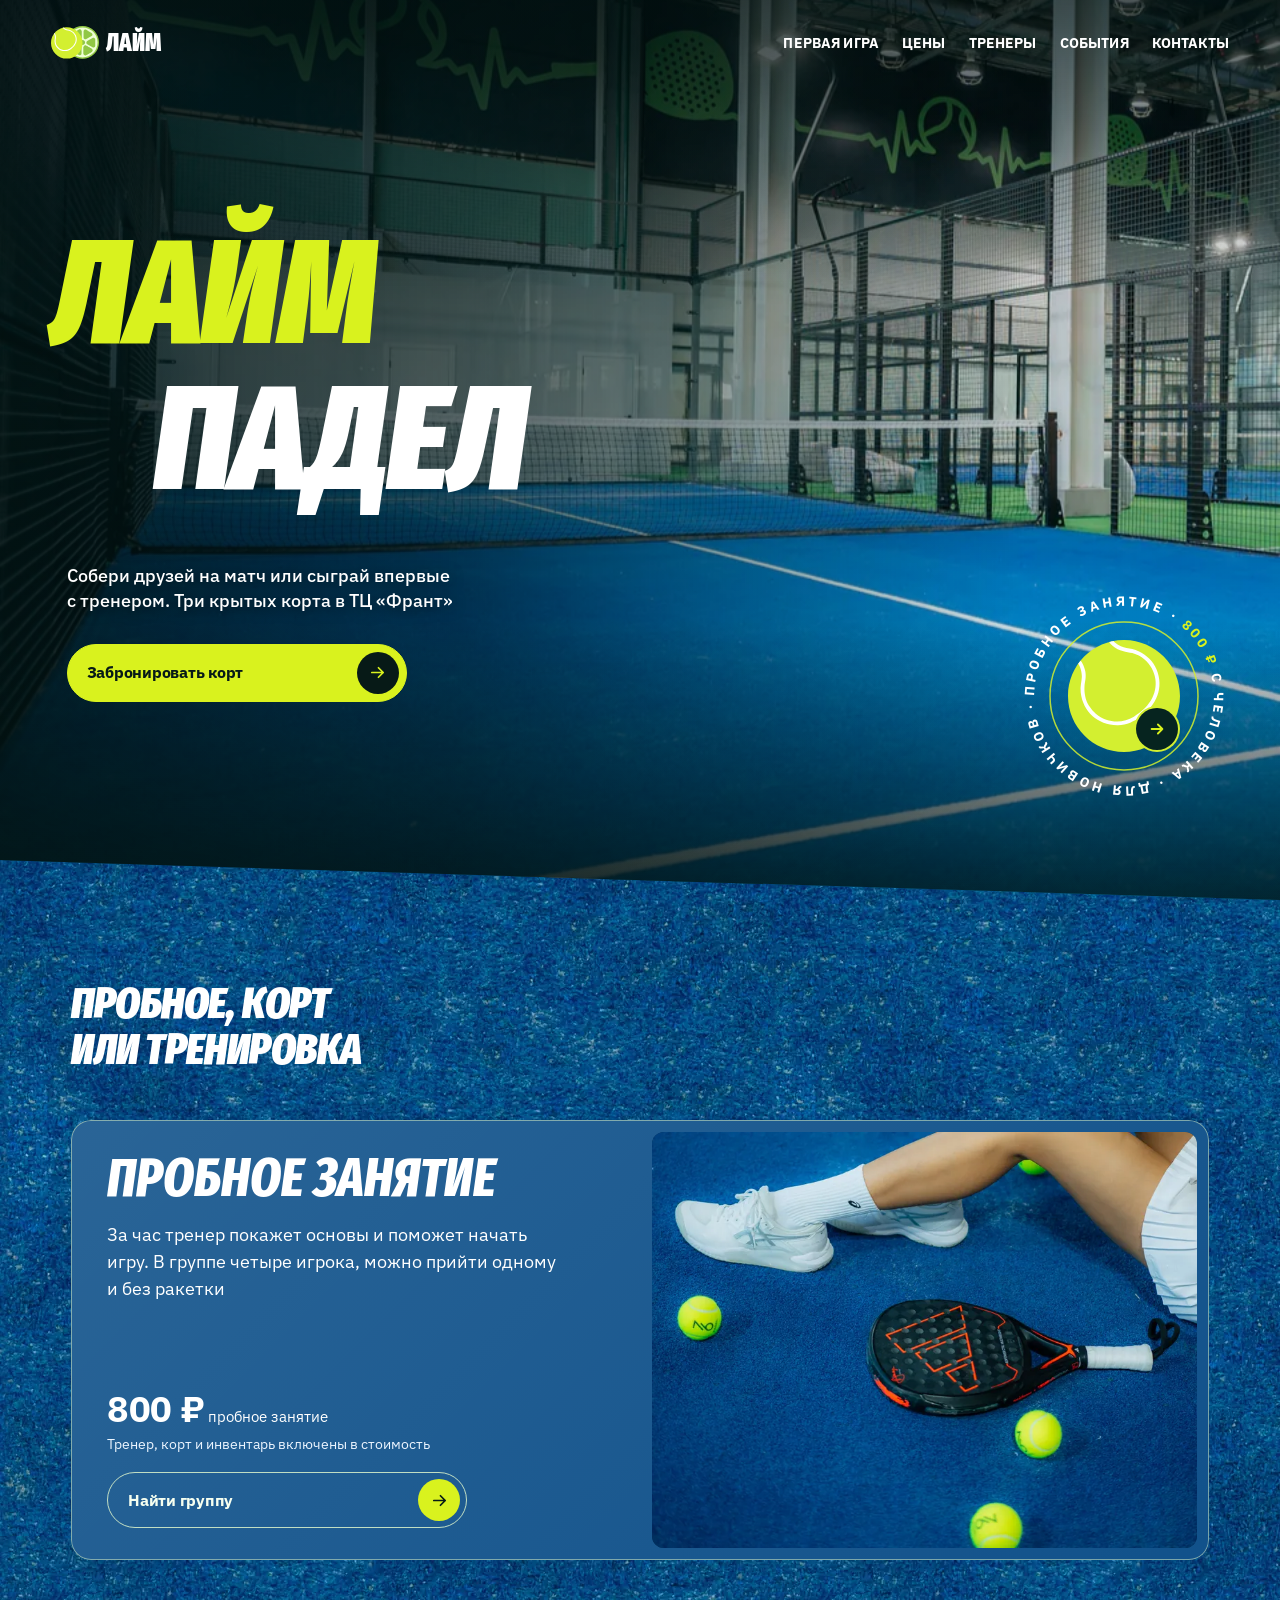
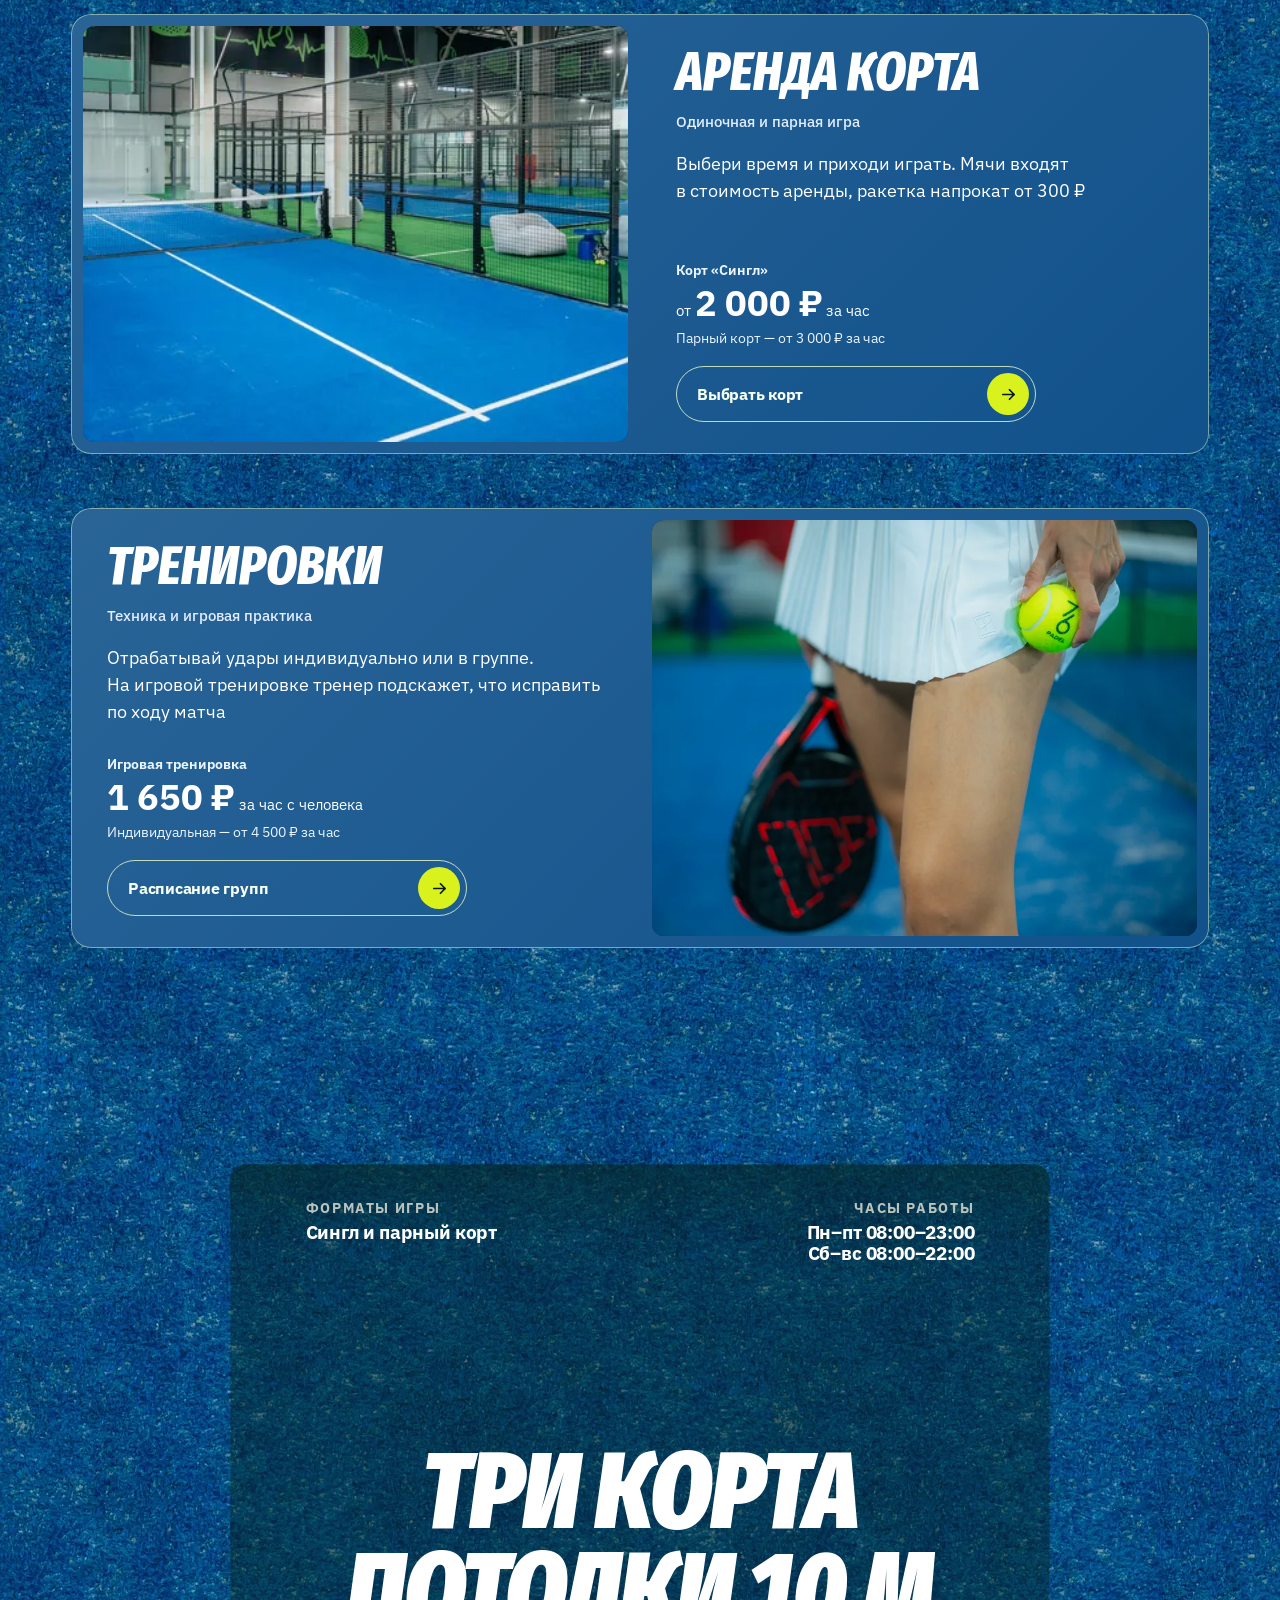
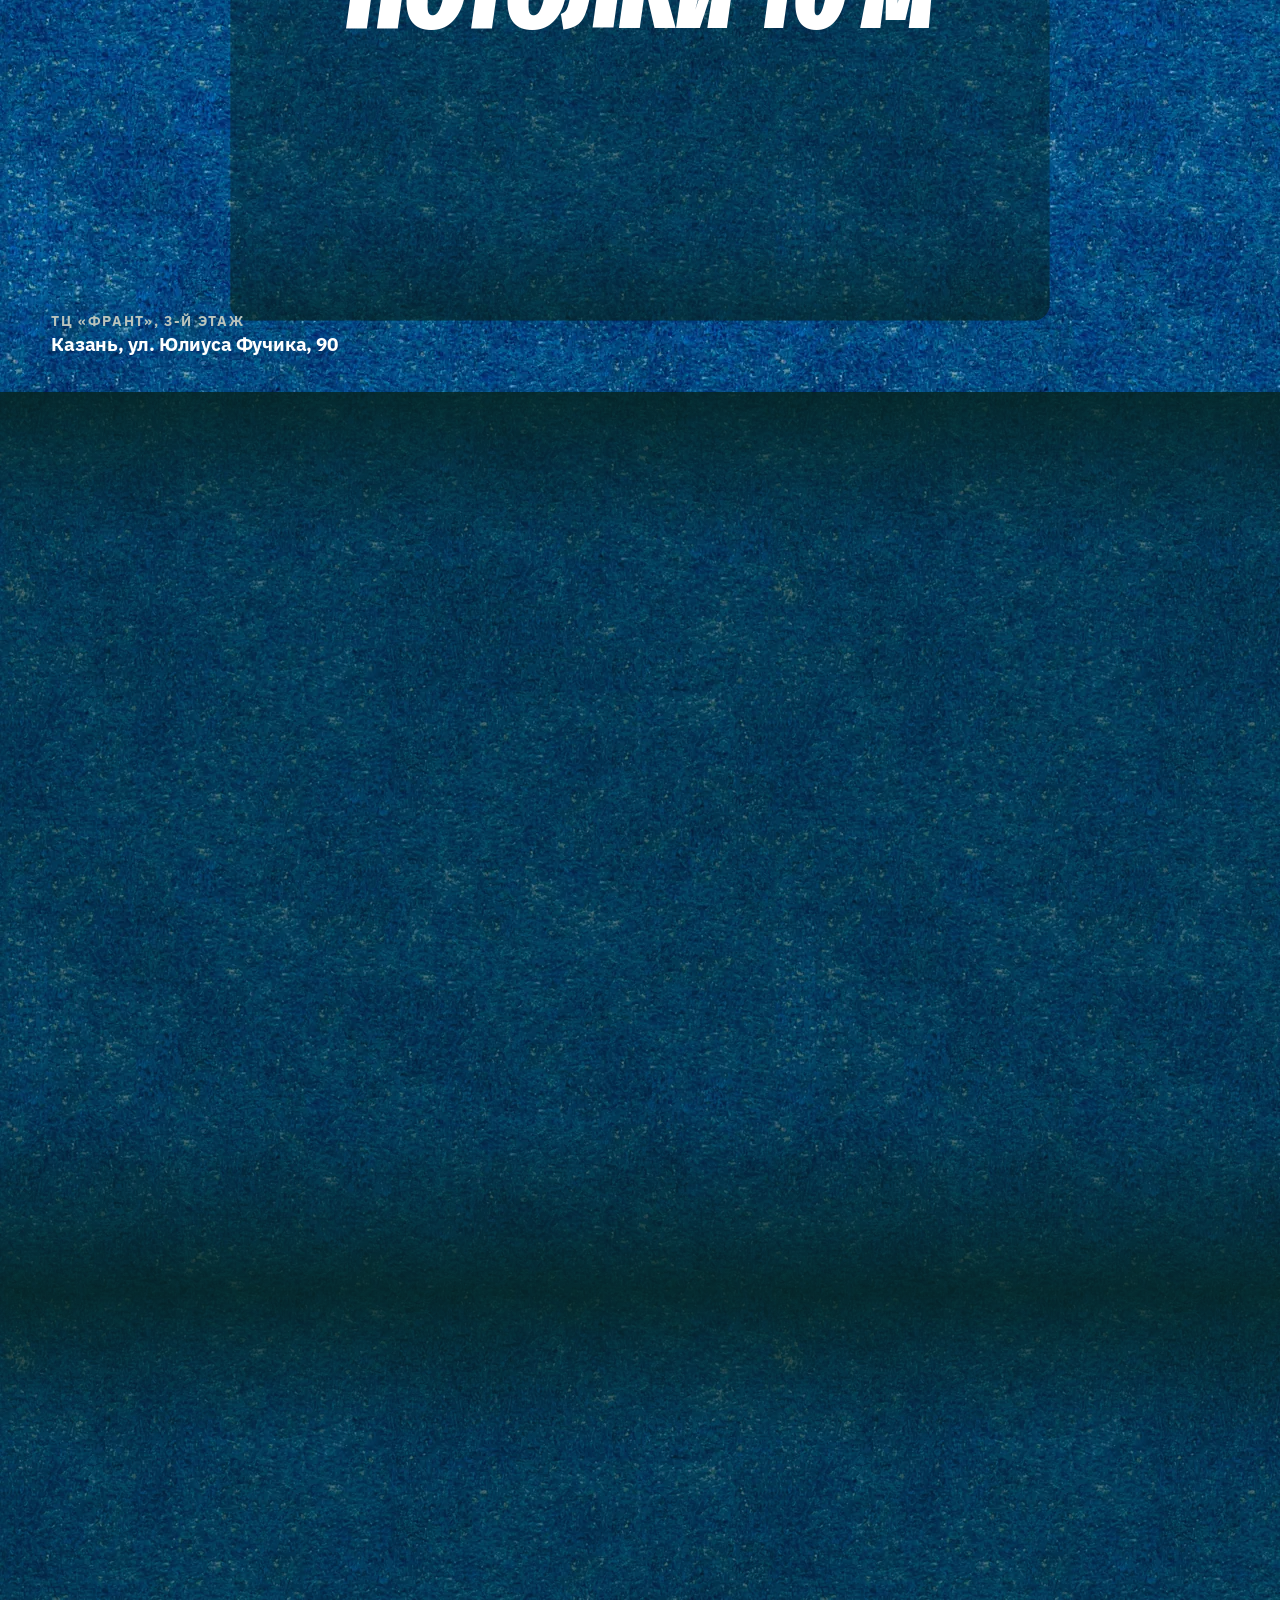
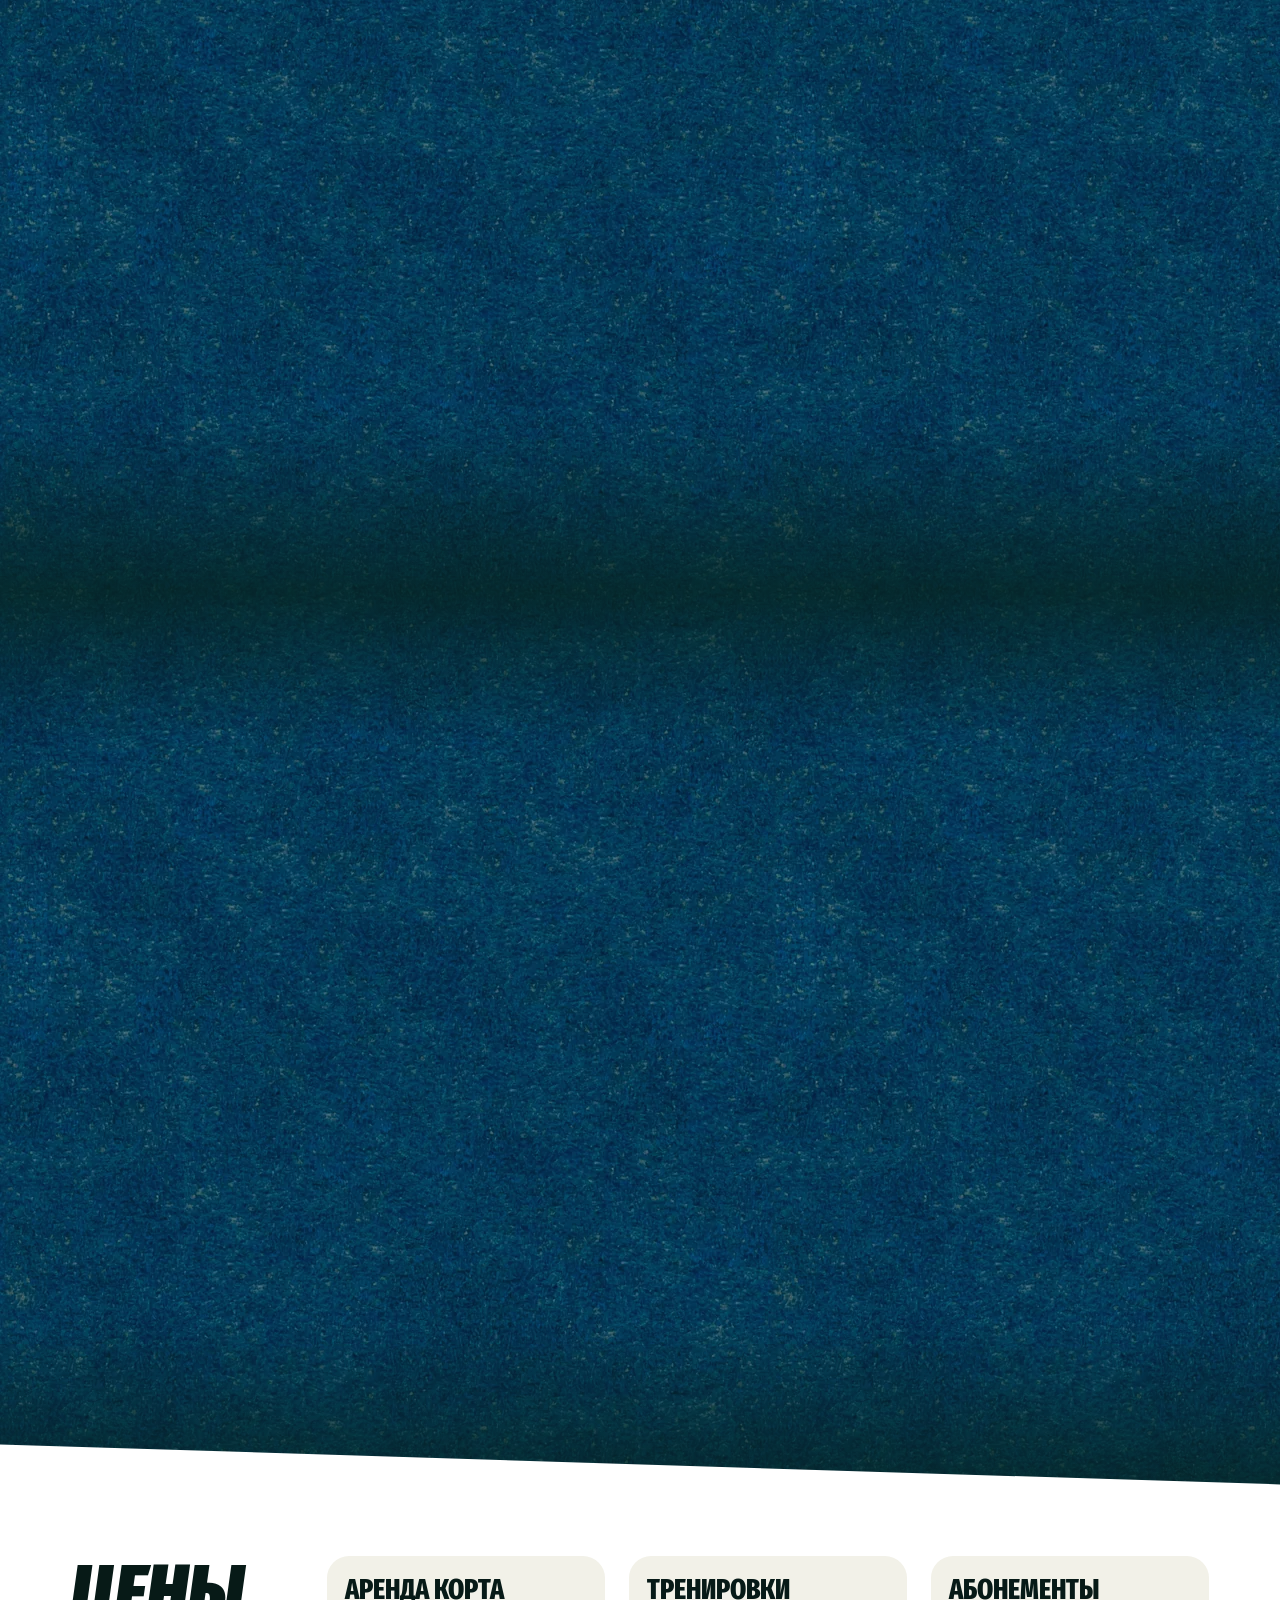
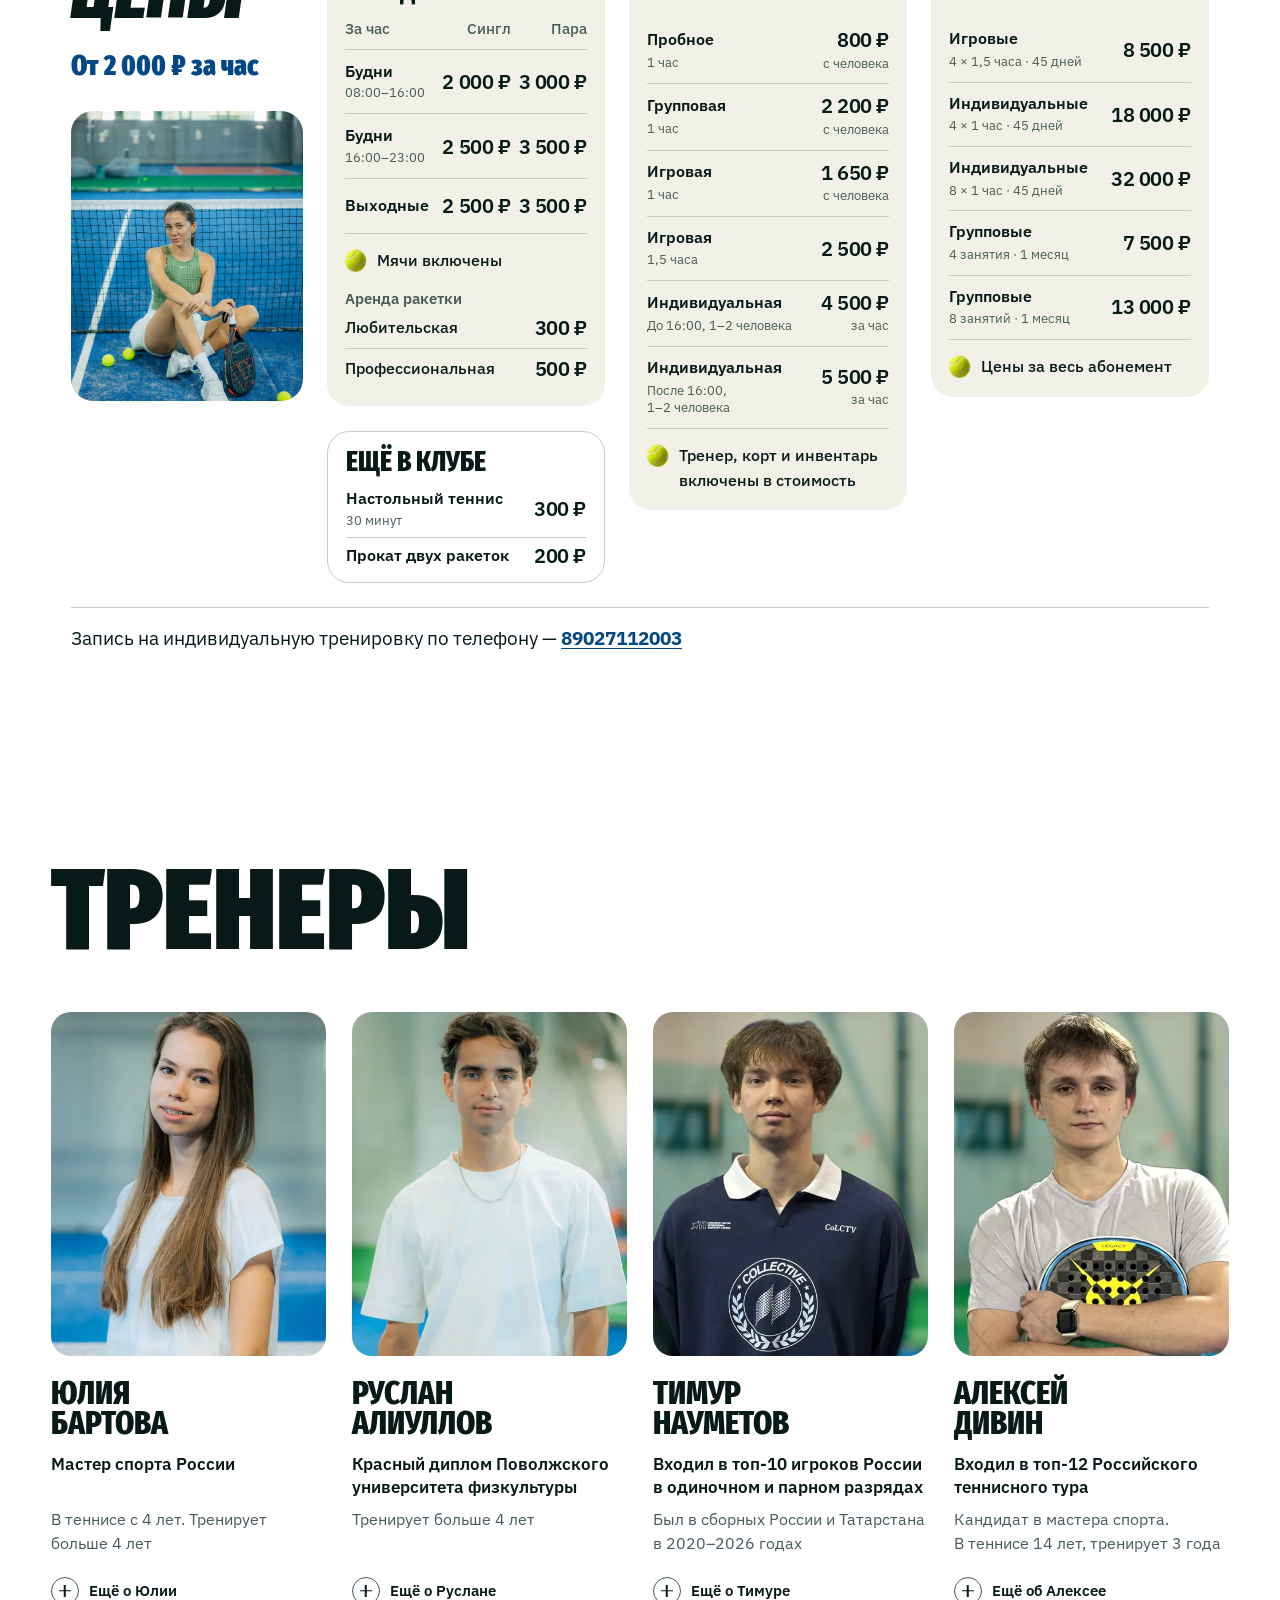
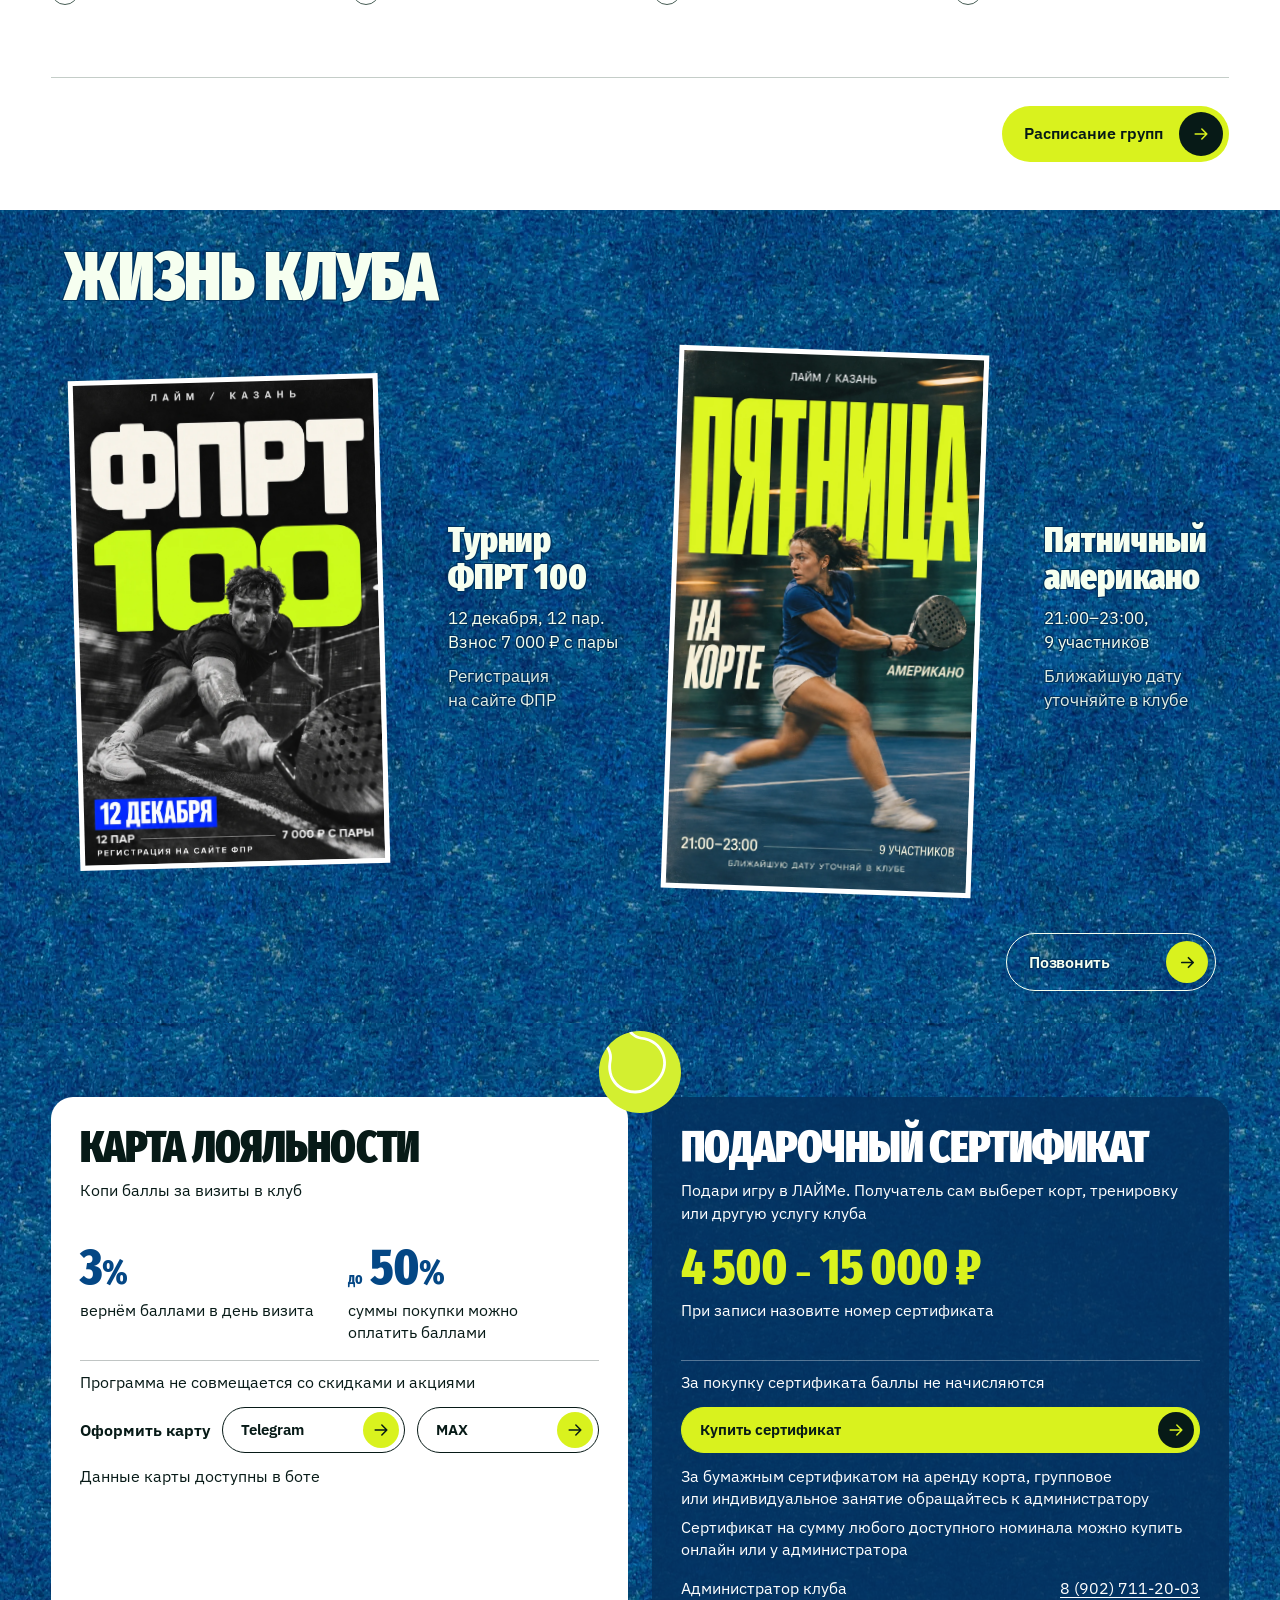
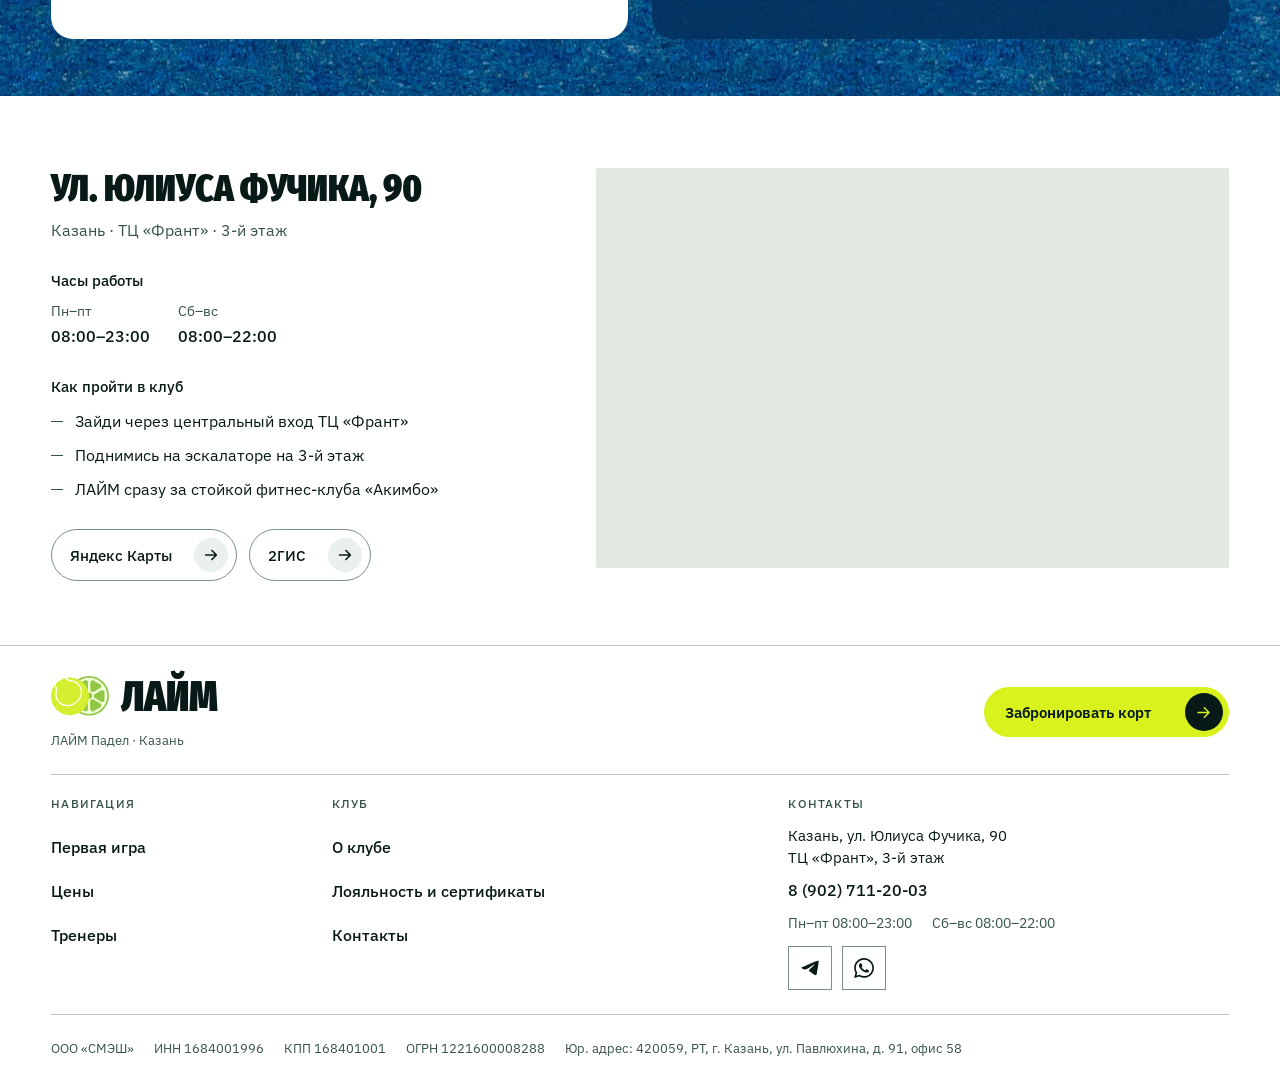
==== prototype/index.html @ 3a2a10bb "Обновление сайта" ====
<!doctype html>
<html lang="ru">
<head>
  <meta charset="utf-8">
  <meta name="viewport" content="width=device-width, initial-scale=1">
  <title>ЛАЙМ Падел — падел-клуб в Казани</title>
  <meta name="description" content="Три корта в ТЦ «Франт» в Казани. Аренда, тренировки и первое занятие в группе за 800 ₽ с человека">
  <link rel="stylesheet" href="styles.css">
  <link rel="stylesheet" href="typography.css">
  <link rel="stylesheet" href="hero-actions.css">
  <link rel="stylesheet" href="hero-trial.css">
  <link rel="stylesheet" href="paths.css">
  <link rel="stylesheet" href="transitions.css">
  <link rel="stylesheet" href="club.css">
  <link rel="stylesheet" href="site-navigation.css">
  <link rel="stylesheet" href="preview.css">
  <link rel="stylesheet" href="prices.css">
  <link rel="stylesheet" href="coaches.css">
  <link rel="stylesheet" href="club-life.css">
  <link rel="stylesheet" href="page-flow.css">
  <link rel="stylesheet" href="loyalty-gift.css">
  <link rel="stylesheet" href="paths-stack.css">
  <link rel="stylesheet" href="contacts.css">
  <link rel="stylesheet" href="footer.css">
  <script src="paths-stack.js" defer></script>
  <script src="site-navigation.js" defer></script>
  <script src="club-scene.js" defer></script>
  <script src="club-entry.js" defer></script>
  <script src="coaches.js" defer></script>
  <script src="club-life.js" defer></script>
  <script src="loyalty-gift.js" defer></script>
  <script src="contacts.js" defer></script>
  <link rel="stylesheet" href="buttons-motion.css">
  <script src="buttons-motion.js" defer></script>
  <script src="smooth-scroll.js" defer></script>
</head>
<body class="home-page page-flow-selected" data-scroll-mode="strong">
  <a class="skip-link" href="#top">К&nbsp;содержимому</a>
  <header class="site-header">
    <a class="brand" href="#top" aria-label="ЛАЙМ Падел — наверх"><img src="../images/logo/lime-padel-logo-mark.svg" alt=""><span class="brand-word">ЛАЙМ</span></a>
    <nav aria-label="Основное меню"><a href="first-game.html">Первая игра</a><a href="prices.html">Цены</a><a href="coaches.html">Тренеры</a><a href="events.html">События</a><a href="contacts.html">Контакты</a></nav>
    <details class="mobile-menu">
      <summary data-button-motion>Меню <svg viewBox="0 0 20 20" width="18" height="18" fill="none" aria-hidden="true" focusable="false"><path d="M4 10h12M10 4v12" stroke="currentColor" stroke-width="1.8" stroke-linecap="round"/></svg></summary>
      <nav aria-label="Мобильное меню">
        <a href="first-game.html">Первая игра</a><a href="prices.html">Цены</a>
        <a href="coaches.html">Тренеры</a><a href="events.html">События</a>
        <a href="contacts.html">Контакты</a>
        <a class="mobile-menu__booking" href="https://n1437757.yclients.ru/company/1301052/record-type?o=">Записаться</a>
      </nav>
    </details>
  </header>
  <main id="top" tabindex="-1">
    <section class="hero" aria-labelledby="hero-title">
      <picture class="hero-photo">
        <source media="(max-width: 800px)" srcset="assets/hero-court-mobile.webp" type="image/webp">
        <img src="assets/hero-court-wide.webp" width="2400" height="1600" fetchpriority="high" alt="Синие корты падел-клуба ЛАЙМ">
      </picture>
      <div class="hero-shade"></div>
      <div class="hero-main">
        <div class="hero-copy">
          <h1 id="hero-title" class="hero-title-friends"><span class="hero-title-line hero-title-line--one hero-title-lime">ЛАЙМ</span> <span class="hero-title-line hero-title-line--two">ПАДЕЛ</span></h1>
          <div class="hero-offer">
            <p class="hero-description">Собери друзей на&nbsp;матч или сыграй впервые с&nbsp;тренером. Три крытых корта в&nbsp;ТЦ&nbsp;«Франт»</p>
            <div class="hero-decision">
              <a class="hero-action hero-action--book" href="https://n1437757.yclients.ru/company/1301052/record-type?o=" aria-label="Забронировать корт" data-button-motion>
                <span class="hero-action__label" data-letter-swap aria-hidden="true">Забронировать корт</span>
                <span class="hero-action__icon" aria-hidden="true"><svg viewBox="0 0 20 20" fill="none" focusable="false"><path d="M4 10h12m-5-5 5 5-5 5" stroke="currentColor" stroke-width="1.8" stroke-linecap="round" stroke-linejoin="round"/></svg></span>
              </a>
            </div>
          </div>
        </div>
      </div>
      <div class="hero-bottom">
        <a class="hero-badge" href="https://n1437757.yclients.ru/company/1301052/activity/select" aria-label="Пробное занятие для новичков: 800 рублей с человека — записаться" data-button-motion>
          <svg class="hero-badge__ring" viewBox="0 0 210 210" aria-hidden="true" focusable="false">
            <defs><path id="hero-badge-circle" d="M105,105 m-90,0 a90,90 0 1,1 180,0 a90,90 0 1,1 -180,0"/></defs>
            <circle class="hero-badge__line" cx="105" cy="105" r="74"/>
            <text><textPath href="#hero-badge-circle">Пробное занятие · <tspan class="hero-badge__lime">800&nbsp;₽</tspan> с&nbsp;человека · для&nbsp;новичков ·</textPath></text>
          </svg>
          <img class="hero-badge__ball" src="assets/ball-flat.svg" width="298" height="298" alt="">
          <span class="hero-badge__arrow" aria-hidden="true"><svg viewBox="0 0 20 20" fill="none" focusable="false"><path d="M4 10h12m-5-5 5 5-5 5" stroke="currentColor" stroke-width="2" stroke-linecap="round" stroke-linejoin="round"/></svg></span>
        </a>
      </div>
    </section>

    <section class="intro section-pad" id="start" aria-labelledby="start-title">
      <div class="intro-head">
        <div class="section-heading"><h2 id="start-title">ПРОБНОЕ, КОРТ<br>ИЛИ&nbsp;ТРЕНИРОВКА</h2></div>
      </div>
      <!-- Структура карточки: для кого → название → что входит → цена с единицей → кнопка.
           Вся карточка — одна ссылка (растянутая .path-cta). Ссылки YCLIENTS работают и без JS;
           Кнопки ведут напрямую в соответствующий раздел YCLIENTS. -->
      <div class="paths">
        <div class="path-stage"><article class="path path-trial" id="trial">
          <picture class="path-photo">
            <source media="(min-width: 701px) and (max-width: 959px)" srcset="assets/path-trial-tablet.webp" type="image/webp">
            <source media="(max-width: 700px)" srcset="assets/path-trial-stack-mobile.webp" type="image/webp">
            <img src="assets/path-trial-stack-wide.webp" width="1248" height="832" loading="lazy" alt="Ракетка, мяч и кроссовки на синем корте">
          </picture>
          <h3>ПРОБНОЕ ЗАНЯТИЕ</h3>
          <p class="path-what">За&nbsp;час тренер покажет основы и&nbsp;поможет начать игру. В&nbsp;группе четыре игрока, можно прийти одному и&nbsp;без ракетки</p>
          <div class="path-bottom">
            <p class="path-price"><strong>800&nbsp;₽</strong> <span>пробное занятие</span><small>Тренер, корт и&nbsp;инвентарь включены в&nbsp;стоимость</small></p>
            <a class="path-cta" href="https://n1437757.yclients.ru/company/1301052/activity/select" data-button-motion><span class="path-cta__label">Найти группу</span><span class="path-cta__icon" aria-hidden="true"><svg viewBox="0 0 20 20" fill="none" focusable="false"><path d="M4 10h12m-5-5 5 5-5 5" stroke="currentColor" stroke-width="1.8" stroke-linecap="round" stroke-linejoin="round"/></svg></span></a>
          </div>
        </article></div>
        <div class="path-stage"><article class="path path-court" id="court">
          <picture class="path-photo">
            <source media="(min-width: 701px) and (max-width: 959px)" srcset="assets/path-court-tablet.webp" type="image/webp">
            <source media="(max-width: 700px)" srcset="assets/path-court-mobile.webp" type="image/webp">
            <img src="assets/path-court-wide.webp" width="960" height="480" loading="lazy" alt="Свободный корт клуба ЛАЙМ с сеткой">
          </picture>
          <h3>АРЕНДА КОРТА</h3>
          <p class="path-num">Одиночная и&nbsp;парная игра</p>
          <p class="path-what">Выбери время и&nbsp;приходи играть. Мячи входят в&nbsp;стоимость аренды, ракетка напрокат от&nbsp;300&nbsp;₽</p>
          <div class="path-bottom">
            <p class="path-price"><small class="path-price__format">Корт «Сингл»</small><span>от</span> <strong>2&nbsp;000&nbsp;₽</strong> <span>за&nbsp;час</span><small>Парный корт&nbsp;— от&nbsp;3&nbsp;000&nbsp;₽ за&nbsp;час</small></p>
            <a class="path-cta" href="https://n1437757.yclients.ru/company/1301052/personal/select-services?o=" data-button-motion><span class="path-cta__label">Выбрать корт</span><span class="path-cta__icon" aria-hidden="true"><svg viewBox="0 0 20 20" fill="none" focusable="false"><path d="M4 10h12m-5-5 5 5-5 5" stroke="currentColor" stroke-width="1.8" stroke-linecap="round" stroke-linejoin="round"/></svg></span></a>
          </div>
        </article></div>
        <div class="path-stage"><article class="path path-training" id="training">
          <picture class="path-photo">
            <source media="(min-width: 701px) and (max-width: 959px)" srcset="assets/path-training-session-tablet.webp" type="image/webp">
            <source media="(max-width: 700px)" srcset="assets/path-training-session-mobile.webp" type="image/webp">
            <img src="assets/path-training-session-wide.webp" width="960" height="672" loading="lazy" alt="Мяч для падела в руке игрока">
          </picture>
          <h3>ТРЕНИРОВКИ</h3>
          <p class="path-num">Техника и&nbsp;игровая практика</p>
          <p class="path-what">Отрабатывай удары индивидуально или в&nbsp;группе. На&nbsp;игровой тренировке тренер подскажет, что исправить по&nbsp;ходу матча</p>
          <div class="path-bottom">
            <!-- 1650 руб. — игровая тренировка, 1 час, с человека (PRICES.md, подтверждено владельцем 11.11.2026). -->
            <p class="path-price"><small class="path-price__format">Игровая тренировка</small><strong>1&nbsp;650&nbsp;₽</strong> <span>за&nbsp;час с&nbsp;человека</span><small>Индивидуальная&nbsp;— от&nbsp;4&nbsp;500&nbsp;₽ за&nbsp;час</small></p>
            <a class="path-cta" href="https://n1437757.yclients.ru/company/1301052/activity/select" data-button-motion><span class="path-cta__label">Расписание групп</span><span class="path-cta__icon" aria-hidden="true"><svg viewBox="0 0 20 20" fill="none" focusable="false"><path d="M4 10h12m-5-5 5 5-5 5" stroke="currentColor" stroke-width="1.8" stroke-linecap="round" stroke-linejoin="round"/></svg></span></a>
          </div>
        </article></div>
      </div>
    </section>

    <section class="club scene-club" id="club" aria-labelledby="club-title">
      <div class="scene">
        <div class="scene__pin">
          <ul class="scene__facts" aria-label="Клуб в цифрах">
            <li class="scene__fact">Форматы игры<strong>Сингл и&nbsp;парный&nbsp;корт</strong></li>
            <li class="scene__fact">Часы работы<strong class="scene__hours">Пн–пт 08:00–23:00<br>Сб–вс 08:00–22:00</strong></li>
            <li class="scene__fact">ТЦ «Франт», 3‑й&nbsp;этаж<strong>Казань, ул.&nbsp;Юлиуса Фучика,&nbsp;90</strong></li>
          </ul>

          <div class="scene__titles">
            <ol class="scene__frames">
              <li class="scene__frame">
                <h2 class="scene__words" id="club-title"><span class="scene__line">Три корта</span> <span class="scene__line">Потолки 10&nbsp;м</span></h2>
                <picture class="scene__photo"><source media="(max-width: 800px)" srcset="assets/club-full-courts-mobile.webp" width="1000" height="1780"><img src="assets/club-full-courts-wide.webp" width="2000" height="1250" loading="lazy" alt="Корты клуба за стеклянной стенкой: синее покрытие, зелёные дорожки, высокий потолок"></picture>
              </li>
              <li class="scene__frame">
                <p class="scene__words"><span class="scene__line">Отдых</span> <span class="scene__line">между играми</span></p>
                <picture class="scene__photo"><source media="(max-width: 800px)" srcset="assets/club-full-lounge-mobile.webp" width="1000" height="1780"><img src="assets/club-full-lounge-wide.webp" width="2000" height="1250" loading="lazy" alt="Кресла-мешки и столик рядом с кортом"></picture>
              </li>
              <li class="scene__frame scene__frame--caption">
                <p class="scene__words">Раздевалки</p>
                <picture class="scene__photo"><source media="(max-width: 800px)" srcset="assets/club-full-lockers-mobile.webp" width="1000" height="1780"><img src="assets/club-full-lockers-wide.webp" width="2000" height="1250" loading="lazy" alt="Раздевалка со шкафчиками и скамейками"></picture>
              </li>
              <li class="scene__frame scene__frame--caption">
                <p class="scene__words">Душевые</p>
                <picture class="scene__photo"><source media="(max-width: 800px)" srcset="assets/club-full-showers-mobile.webp" width="1000" height="1780"><img src="assets/club-full-showers-wide.webp" width="2000" height="1250" loading="lazy" alt="Душевые кабины, отделанные плиткой"></picture>
              </li>
            </ol>
          </div>


        </div>
      </div>
    </section>

    <section class="prices section-pad" id="prices" aria-labelledby="prices-title">
      <div class="prices__wrap">
        <div class="prices__col prices__col--lead">
          <div class="prices__lead">
            <h2 class="prices__title" id="prices-title">Цены</h2>
            <p class="prices__deal"><strong>От&nbsp;2&nbsp;000&nbsp;₽ за&nbsp;час</strong></p>
          </div>
          <figure class="prices__photo prices__photo--lead"><img src="assets/prices-player.webp" alt="Игрок с ракеткой сидит у сетки на корте ЛАЙМа" width="720" height="900" loading="lazy" decoding="async"></figure>
        </div>
        <div class="prices__col prices__col--court">
          <article class="prices__card prices__court" aria-labelledby="prices-court-title">
            <h3 id="prices-court-title">Аренда корта</h3>
            <table class="prices__table" aria-labelledby="prices-court-title"><caption class="prices__sr">Аренда корта за час</caption>
              <thead><tr><th scope="col">За&nbsp;час</th><th scope="col">Сингл</th><th scope="col">Пара</th></tr></thead>
              <tbody><tr><th scope="row">Будни<span>08:00–16:00</span></th><td>2 000 ₽</td><td>3 000 ₽</td></tr><tr><th scope="row">Будни<span>16:00–23:00</span></th><td>2 500 ₽</td><td>3 500 ₽</td></tr><tr><th scope="row">Выходные</th><td>2 500 ₽</td><td>3 500 ₽</td></tr></tbody>
            </table>
            <p class="prices__plus">Мячи включены</p>
            <h4 class="prices__sub" id="prices-racket-title">Аренда ракетки</h4>
            <ul class="prices__list prices__list--mini" aria-labelledby="prices-racket-title"><li><span class="prices__name">Любительская</span><span class="prices__sum">300 ₽</span></li><li><span class="prices__name">Профессиональная</span><span class="prices__sum">500 ₽</span></li></ul>
          </article>
          <article class="prices__card prices__extra" aria-labelledby="prices-extra-title">
            <h3 id="prices-extra-title">Ещё в клубе</h3>
            <ul class="prices__list prices__list--mini"><li><span class="prices__name">Настольный теннис<small>30&nbsp;минут</small></span><span class="prices__sum">300 ₽</span></li><li><span class="prices__name">Прокат двух ракеток</span><span class="prices__sum">200 ₽</span></li></ul>
          </article>
        </div>
        <div class="prices__col prices__col--train">
          <article class="prices__card prices__train" aria-labelledby="prices-training-title">
            <h3 id="prices-training-title">Тренировки</h3>
            <ul class="prices__list"><li><span class="prices__name">Пробное<small>1&nbsp;час</small></span><span class="prices__sum">800 ₽<small>с&nbsp;человека</small></span></li><li><span class="prices__name">Групповая<small>1&nbsp;час</small></span><span class="prices__sum">2 200 ₽<small>с&nbsp;человека</small></span></li><li><span class="prices__name">Игровая<small>1&nbsp;час</small></span><span class="prices__sum">1 650 ₽<small>с&nbsp;человека</small></span></li><li><span class="prices__name">Игровая<small>1,5&nbsp;часа</small></span><span class="prices__sum">2 500 ₽</span></li><li><span class="prices__name">Индивидуальная<small>До&nbsp;16:00, <span class="prices__group-size">1–2&nbsp;человека</span></small></span><span class="prices__sum">4 500 ₽<small>за&nbsp;час</small></span></li><li><span class="prices__name">Индивидуальная<small>После 16:00, <span class="prices__group-size">1–2&nbsp;человека</span></small></span><span class="prices__sum">5 500 ₽<small>за&nbsp;час</small></span></li></ul>
            <p class="prices__plus">Тренер, корт и&nbsp;инвентарь включены в&nbsp;стоимость</p>
          </article>
        </div>
        <div class="prices__col prices__col--subs">
          <article class="prices__card prices__subs" aria-labelledby="prices-subs-title">
            <h3 id="prices-subs-title">Абонементы</h3>
            <ul class="prices__list"><li><span class="prices__name">Игровые<small>4 × 1,5&nbsp;часа · 45&nbsp;дней</small></span><span class="prices__sum">8 500 ₽</span></li><li><span class="prices__name">Индивидуальные<small>4 × 1&nbsp;час · 45&nbsp;дней</small></span><span class="prices__sum">18 000 ₽</span></li><li><span class="prices__name">Индивидуальные<small>8 × 1&nbsp;час · 45&nbsp;дней</small></span><span class="prices__sum">32 000 ₽</span></li><li><span class="prices__name">Групповые<small>4&nbsp;занятия ·&nbsp;1&nbsp;месяц</small></span><span class="prices__sum">7 500 ₽</span></li><li><span class="prices__name">Групповые<small>8&nbsp;занятий ·&nbsp;1&nbsp;месяц</small></span><span class="prices__sum">13 000 ₽</span></li></ul>
            <p class="prices__plus">Цены за&nbsp;весь абонемент</p>
          </article>
        </div>
        <p class="prices__booking">Запись на&nbsp;индивидуальную тренировку по&nbsp;телефону&nbsp;— <a href="tel:+79027112003"><strong>89027112003</strong></a></p>
      </div>
    </section>
    <section class="coaches" id="coaches" aria-labelledby="coaches-title">
      <div class="coaches__wrap">
        <h2 class="coaches__title" id="coaches-title">Тренеры</h2>
        <div class="coaches__grid">
          <article class="coaches__card" aria-labelledby="coaches-yulia">
            <div class="coaches__flip">
              <div class="coaches__front">
                <div class="coaches__photo"><img src="assets/coaches-yulia-720.webp" srcset="assets/coaches-yulia-480.webp 480w, assets/coaches-yulia-720.webp 720w" sizes="(max-width: 700px) 46vw, 24vw" width="720" height="900" alt="Юлия Бартова на корте клуба" loading="lazy" decoding="async"></div>
                <h3 id="coaches-yulia">Юлия<br>Бартова</h3>
                <p class="coaches__fact">Мастер спорта России</p>
                <p class="coaches__exp">В&nbsp;теннисе с&nbsp;4&nbsp;лет. Тренирует больше 4&nbsp;лет</p>
                <button class="coaches__turn" type="button" aria-expanded="false" aria-controls="coaches-yulia-back" hidden data-button-motion><span class="coaches__plus" aria-hidden="true"></span>Ещё о&nbsp;Юлии</button>
              </div>
              <div class="coaches__back" id="coaches-yulia-back" role="group" aria-label="Ещё о&nbsp;Юлии">
                <p class="coaches__back-name" aria-hidden="true">Юлия<br>Бартова</p>
                <ul><li>Мастер спорта с&nbsp;2014&nbsp;года</li><li>Высшее спортивное образование</li><li>Член Федерации падела Республики Татарстан, помогает развивать падел в&nbsp;регионе</li></ul>
                <button class="coaches__turn coaches__return" type="button" hidden data-button-motion><span class="coaches__arrow" aria-hidden="true">→</span>Назад к&nbsp;фото</button>
              </div>
            </div>
          </article>
          <article class="coaches__card" aria-labelledby="coaches-ruslan">
            <div class="coaches__flip">
              <div class="coaches__front">
                <div class="coaches__photo"><img src="assets/coaches-ruslan-720.webp" srcset="assets/coaches-ruslan-480.webp 480w, assets/coaches-ruslan-720.webp 720w" sizes="(max-width: 700px) 46vw, 24vw" width="720" height="900" alt="Руслан Алиуллов на корте клуба" loading="lazy" decoding="async"></div>
                <h3 id="coaches-ruslan">Руслан<br>Алиуллов</h3>
                <p class="coaches__fact">Красный диплом Поволжского университета физкультуры</p>
                <p class="coaches__exp">Тренирует больше 4&nbsp;лет</p>
                <button class="coaches__turn" type="button" aria-expanded="false" aria-controls="coaches-ruslan-back" hidden data-button-motion><span class="coaches__plus" aria-hidden="true"></span>Ещё о&nbsp;Руслане</button>
              </div>
              <div class="coaches__back" id="coaches-ruslan-back" role="group" aria-label="Ещё о&nbsp;Руслане">
                <p class="coaches__back-name" aria-hidden="true">Руслан<br>Алиуллов</p>
                <ul><li>Окончил с&nbsp;красным дипломом Поволжский государственный университет физической культуры, спорта и&nbsp;туризма</li><li>Член Федерации падела Республики Татарстан, помогает развивать падел в&nbsp;регионе</li></ul>
                <button class="coaches__turn coaches__return" type="button" hidden data-button-motion><span class="coaches__arrow" aria-hidden="true">→</span>Назад к&nbsp;фото</button>
              </div>
            </div>
          </article>
          <article class="coaches__card" aria-labelledby="coaches-timur">
            <div class="coaches__flip">
              <div class="coaches__front">
                <div class="coaches__photo"><img src="assets/coaches-timur-court-720.webp" srcset="assets/coaches-timur-court-480.webp 480w, assets/coaches-timur-court-720.webp 720w" sizes="(max-width: 700px) 46vw, 24vw" width="720" height="900" alt="Тимур Науметов в клубе" loading="lazy" decoding="async"></div>
                <h3 id="coaches-timur">Тимур<br>Науметов</h3>
                <p class="coaches__fact">Входил в&nbsp;топ‑10 игроков России в&nbsp;одиночном и&nbsp;парном разрядах</p>
                <p class="coaches__exp">Был в&nbsp;сборных России и&nbsp;Татарстана в&nbsp;<span class="coaches__years">2020–2026</span>&nbsp;годах</p>
                <button class="coaches__turn" type="button" aria-expanded="false" aria-controls="coaches-timur-back" hidden data-button-motion><span class="coaches__plus" aria-hidden="true"></span>Ещё о&nbsp;Тимуре</button>
              </div>
              <div class="coaches__back" id="coaches-timur-back" role="group" aria-label="Ещё о&nbsp;Тимуре">
                <p class="coaches__back-name" aria-hidden="true">Тимур<br>Науметов</p>
                <ul><li>Многократный победитель и&nbsp;призёр всероссийских соревнований и&nbsp;турниров серии TE</li><li>Участник чемпионата России и&nbsp;турниров серии ITF</li></ul>
                <button class="coaches__turn coaches__return" type="button" hidden data-button-motion><span class="coaches__arrow" aria-hidden="true">→</span>Назад к&nbsp;фото</button>
              </div>
            </div>
          </article>
          <article class="coaches__card" aria-labelledby="coaches-aleksey">
            <div class="coaches__flip">
              <div class="coaches__front">
                <div class="coaches__photo"><img src="assets/coaches-aleksey-court-720.webp" srcset="assets/coaches-aleksey-court-480.webp 480w, assets/coaches-aleksey-court-720.webp 720w" sizes="(max-width: 700px) 46vw, 24vw" width="720" height="900" alt="Алексей Дивин с ракеткой в клубе" loading="lazy" decoding="async"></div>
                <h3 id="coaches-aleksey">Алексей<br>Дивин</h3>
                <p class="coaches__fact">Входил в&nbsp;топ‑12 Российского теннисного тура</p>
                <p class="coaches__exp">Кандидат в&nbsp;мастера спорта. В&nbsp;теннисе 14&nbsp;лет, тренирует 3&nbsp;года</p>
                <button class="coaches__turn" type="button" aria-expanded="false" aria-controls="coaches-aleksey-back" hidden data-button-motion><span class="coaches__plus" aria-hidden="true"></span>Ещё об&nbsp;Алексее</button>
              </div>
              <div class="coaches__back" id="coaches-aleksey-back" role="group" aria-label="Ещё об&nbsp;Алексее">
                <p class="coaches__back-name" aria-hidden="true">Алексей<br>Дивин</p>
                <ul><li>Играл за&nbsp;сборную Рязани, был в&nbsp;резерве сборной России</li><li>Учился в&nbsp;Словацкой академии</li></ul>
                <button class="coaches__turn coaches__return" type="button" hidden data-button-motion><span class="coaches__arrow" aria-hidden="true">→</span>Назад к&nbsp;фото</button>
              </div>
            </div>
          </article>
        </div>
        <div class="coaches__actions">
          <div class="coaches__act booking-actions"><a class="coaches__btn" href="https://n1437757.yclients.ru/company/1301052/activity/select" data-button-motion>Расписание групп<span class="coaches__icon" aria-hidden="true"><svg viewBox="0 0 24 24" fill="none" focusable="false"><path d="M5 12h14m-6-6 6 6-6 6" stroke="currentColor" stroke-width="1.8" stroke-linecap="round" stroke-linejoin="round"/></svg></span></a></div>
        </div>
      </div>
    </section>
    <section class="club-life" id="club-life" aria-labelledby="club-life-title">
      <div class="club-life__inner">
        <h2 id="club-life-title">ЖИЗНЬ КЛУБА</h2>
        <div class="club-life__events">
          <article class="club-life__event" aria-labelledby="event-fprt-title">
            <div class="club-life__poster-stage"><div class="club-life__print"><img class="club-life__poster" src="assets/event-fprt-selected.webp" alt="Афиша ФПРТ 100: игрок на корте, 12 декабря" width="992" height="1586" loading="lazy" decoding="async"></div></div>
            <div class="club-life__info">
              <h3 id="event-fprt-title">Турнир ФПРТ&nbsp;100</h3>
              <p>12&nbsp;декабря, 12&nbsp;пар. Взнос 7&nbsp;000&nbsp;₽ с&nbsp;пары</p>
              <p class="club-life__note">Регистрация на&nbsp;сайте&nbsp;ФПР</p>
            </div>
          </article>
          <article class="club-life__event" aria-labelledby="event-friday-title">
            <div class="club-life__poster-stage"><div class="club-life__print"><img class="club-life__poster" src="assets/event-friday-selected.webp" alt="Афиша «Пятница. На корте»: игрок с ракеткой для падела" width="941" height="1672" loading="lazy" decoding="async"></div></div>
            <div class="club-life__info">
              <h3 id="event-friday-title">Пятничный американо</h3>
              <p><span class="club-life__time">21:00–23:00</span>, 9&nbsp;участников</p>
              <p class="club-life__note">Ближайшую дату уточняйте в&nbsp;клубе</p>
            </div>
          </article>
        </div>
        <div class="club-life__actions">
          <a class="club-life__signup" href="tel:+79027112003" aria-label="Позвонить в клуб" data-button-motion><span>Позвонить</span><span class="club-life__signup-icon" aria-hidden="true"><svg viewBox="0 0 20 20" fill="none" focusable="false"><path d="M4 10h12m-5-5 5 5-5 5" stroke="currentColor" stroke-width="1.8" stroke-linecap="round" stroke-linejoin="round"/></svg></span></a>
        </div>
      </div>
    </section>
<section data-scene="pair" id="loyalty-gift" class="benefits benefits--pair benefits--arena" aria-labelledby="benefits-title">
  <h2 id="benefits-title" class="benefits__sr">Карта лояльности и подарочный сертификат</h2>
  <img class="benefits__brand-ball" src="assets/ball-flat.svg" alt="" width="298" height="298" loading="lazy" aria-hidden="true">
  <div class="benefits__offers">
    <article class="benefits__offer benefits__loyalty" aria-labelledby="loyalty-title">
      <h3 id="loyalty-title">Карта лояльности</h3>
      <p class="benefits__lead">Копи баллы за&nbsp;визиты в&nbsp;клуб</p>
      <div class="benefits__metrics">
        <dl class="benefits__stats">
          <div><dt>3<span>%</span></dt><dd>вернём баллами в&nbsp;день визита</dd></div>
          <div><dt><small>до</small> 50<span>%</span></dt><dd>суммы покупки можно оплатить баллами</dd></div>
        </dl>
      </div>
      <p class="benefits__terms">Программа не&nbsp;совмещается со&nbsp;скидками и&nbsp;акциями</p>
      <div class="benefits__actions">
        <p class="benefits__action-label">Оформить карту</p>
        <div class="benefits__bots">
          <a class="benefits__button benefits__button--line" href="https://t.me/Limepadel_bot" aria-label="Оформить карту в Telegram" data-button-motion><span>Telegram</span><span class="benefits__button-icon" aria-hidden="true"><svg viewBox="0 0 24 24" width="20" height="20" fill="none"><path d="M5 12h14m-6-6 6 6-6 6" stroke="currentColor" stroke-width="1.8" stroke-linecap="round" stroke-linejoin="round"/></svg></span></a>
          <a class="benefits__button benefits__button--line" href="https://max.ru/id1684001996_bot" aria-label="Оформить карту в MAX" data-button-motion><span>MAX</span><span class="benefits__button-icon" aria-hidden="true"><svg viewBox="0 0 24 24" width="20" height="20" fill="none"><path d="M5 12h14m-6-6 6 6-6 6" stroke="currentColor" stroke-width="1.8" stroke-linecap="round" stroke-linejoin="round"/></svg></span></a>
        </div>
      </div>
      <div class="benefits__details"><p>Данные карты доступны в&nbsp;боте</p></div>
    </article>
    <article class="benefits__offer benefits__gift" aria-labelledby="gift-title">
      <h3 id="gift-title">Подарочный сертификат</h3>
      <p class="benefits__lead">Подари игру в&nbsp;ЛАЙМе. Получатель сам выберет корт, тренировку или другую услугу клуба</p>
      <div class="benefits__metrics">
        <p class="benefits__amount"><span>4&nbsp;500</span><span class="benefits__dash">–</span><span>15&nbsp;000&nbsp;₽</span></p>
        <p class="benefits__redeem">При&nbsp;записи назовите номер сертификата</p>
      </div>
      <p class="benefits__terms">За&nbsp;покупку сертификата баллы не&nbsp;начисляются</p>
      <div class="benefits__actions">
        <a class="benefits__button benefits__button--fill" href="https://o10362.yclients.ru/certificates" data-button-motion><span>Купить сертификат</span><span class="benefits__button-icon" aria-hidden="true"><svg viewBox="0 0 24 24" width="20" height="20" fill="none"><path d="M5 12h14m-6-6 6 6-6 6" stroke="currentColor" stroke-width="1.8" stroke-linecap="round" stroke-linejoin="round"/></svg></span></a>
      </div>
      <div class="benefits__details">
        <p>За&nbsp;бумажным сертификатом на&nbsp;аренду корта, групповое или&nbsp;индивидуальное занятие обращайтесь к&nbsp;администратору</p>
        <p>Сертификат на&nbsp;сумму любого доступного номинала можно купить онлайн или у&nbsp;администратора</p>
        <p class="benefits__contact"><span>Администратор клуба</span><a href="tel:+79027112003">8&nbsp;(902)&nbsp;711-20-03</a></p>
      </div>
    </article>
  </div>
</section>

    <section class="visit visit--address" id="contacts" aria-labelledby="visit-title">
  <div class="visit__copy">
    <h2 id="visit-title" class="visit__title">ул.&nbsp;Юлиуса Фучика, 90</h2>
    <div class="visit__facts"><p class="visit__location">Казань · ТЦ «Франт» · 3‑й&nbsp;этаж</p><h3 class="visit__hours-title">Часы работы</h3><dl class="visit__hours"><div><dt>Пн–пт</dt><dd>08:00–23:00</dd></div><div><dt>Сб–вс</dt><dd>08:00–22:00</dd></div></dl></div>
    <div class="visit__way"><h3>Как пройти в&nbsp;клуб</h3><ul class="visit__steps"><li>Зайди через центральный вход ТЦ&nbsp;«Франт»</li><li>Поднимись на&nbsp;эскалаторе на&nbsp;3‑й&nbsp;этаж</li><li>ЛАЙМ сразу за&nbsp;стойкой фитнес-клуба «Акимбо»</li></ul></div>
    <div class="visit__routes" role="group" aria-label="Построить маршрут"><a class="visit__route" href="https://yandex.ru/maps/org/laym_padel/218710543140/?mode=routes&amp;rtext=~55.763469%2C49.233099&amp;ruri=~ymapsbm1%3A%2F%2Forg%3Foid%3D218710543140" target="_blank" rel="noopener" aria-label="Маршрут в Яндекс Картах, новая вкладка" data-button-motion>Яндекс Карты<span><svg viewBox="0 0 20 20" fill="none" width="18" height="18" aria-hidden="true" focusable="false"><path d="M4 10h12m-5-5 5 5-5 5" stroke="currentColor" stroke-width="1.8" stroke-linecap="round" stroke-linejoin="round"/></svg></span></a><a class="visit__route" href="https://2gis.ru/kazan/directions/points/%7C49.234002%2C55.763589%3B70000001102624666" target="_blank" rel="noopener" aria-label="Маршрут в 2ГИС, новая вкладка" data-button-motion>2ГИС<span><svg viewBox="0 0 20 20" fill="none" width="18" height="18" aria-hidden="true" focusable="false"><path d="M4 10h12m-5-5 5 5-5 5" stroke="currentColor" stroke-width="1.8" stroke-linecap="round" stroke-linejoin="round"/></svg></span></a></div>
  </div>
  <div class="visit__map" data-map-shell>
    <iframe data-map-src="https://makemap.2gis.ru/widget?data=[base64]" title="ЛАЙМ Падел на карте 2ГИС" loading="lazy" allowfullscreen referrerpolicy="strict-origin-when-cross-origin" tabindex="0"></iframe>
    <div class="visit__map-state"><p class="visit__map-status" role="status">Загружаем карту…</p></div>
    <noscript><p class="visit__map-noscript">ЛАЙМ Падел · Юлиуса Фучика, 90</p></noscript>
  </div>
</section>
  </main>
  <footer class="site-footer" id="footer">
    <div class="site-footer__head">
      <div><a class="site-footer__brand" href="#top" aria-label="ЛАЙМ Падел — наверх"><img src="../images/logo/lime-padel-logo-mark.svg" width="1000" height="720" alt=""><span class="site-footer__name" aria-hidden="true">ЛАЙМ</span></a><p class="site-footer__description">ЛАЙМ Падел · Казань</p></div>
      <div class="site-footer__booking booking-actions"><a class="site-footer__book" href="https://n1437757.yclients.ru/company/1301052/record-type?o=" data-button-motion>Забронировать корт<span><svg viewBox="0 0 24 24" width="20" height="20" fill="none" aria-hidden="true" focusable="false"><path d="M5 12h14m-6-6 6 6-6 6" stroke="currentColor" stroke-width="1.8" stroke-linecap="round" stroke-linejoin="round"/></svg></span></a></div>
    </div>
    <div class="site-footer__body">
      <nav class="site-footer__nav" aria-label="Навигация в подвале"><div class="site-footer__nav-group"><h2 class="site-footer__heading">Навигация</h2><ul><li><a href="first-game.html">Первая игра</a></li><li><a href="#prices">Цены</a></li><li><a href="#coaches">Тренеры</a></li></ul></div><div class="site-footer__nav-group"><h2 class="site-footer__heading">Клуб</h2><ul><li><a href="#club">О клубе</a></li><li><a href="#loyalty-gift">Лояльность и&nbsp;сертификаты</a></li><li><a href="#contacts">Контакты</a></li></ul></div></nav>
      <div class="site-footer__contact">
        <h2 class="site-footer__heading">Контакты</h2>
        <address class="site-footer__address">Казань, ул.&nbsp;Юлиуса Фучика,&nbsp;90<br>ТЦ «Франт», 3‑й&nbsp;этаж</address>
        <a class="site-footer__phone" href="tel:+79027112003">8&nbsp;(902)&nbsp;711-20-03</a>
        <p class="site-footer__hours"><span>Пн–пт&nbsp;08:00–23:00</span><span>Сб–вс&nbsp;08:00–22:00</span></p>
        <div class="site-footer__socials"><a class="site-footer__social" href="https://t.me/lime_padel" target="_blank" rel="noopener" aria-label="Написать клубу в Telegram, новая вкладка" title="Telegram" data-button-motion><svg viewBox="38 65 160 140" width="20" height="20" aria-hidden="true" focusable="false"><path d="M57.94,126.6476 C95.26,110.3916 120.14,99.6736 132.58,94.4956 C168.14,79.7096 175.52,77.1416 180.34,77.0547542 C181.4,77.0376 183.76,77.2996 185.3,78.5456 C186.58,79.5956 186.94,81.0156 187.12,82.0116 C187.28,83.0076 187.5,85.2776 187.32,87.0496 C185.4,107.2896 177.06,156.4056 172.82,179.0756 C171.04,188.668 167.5,191.884 164.08,192.198 C156.64,192.882 151,187.286 143.8,182.5676 C132.54,175.1816 126.18,170.5856 115.24,163.3796 C102.6,155.0516 110.8,150.4736 118,142.9936 C119.88,141.0356 152.64,111.2456 153.26,108.5436 C153.34,108.2056 153.42,106.9456 152.66,106.2816 C151.92,105.6156 150.82,105.8436 150.02,106.0236 C148.88,106.2796 130.9,118.1756 96.02,141.7096 C90.92,145.2176 86.3,146.9276 82.14,146.8376 C77.58,146.7396 68.78,144.2536 62.24,142.1296 C54.24,139.5236 47.86,138.1456 48.42,133.7196 C48.7,131.4156 51.88,129.0576 57.94,126.6476 L57.94,126.6476 Z"/></svg></a><a class="site-footer__social" href="https://wa.me/79027112003" target="_blank" rel="noopener" aria-label="Написать клубу в WhatsApp, новая вкладка" title="WhatsApp" data-button-motion><svg viewBox="0 0 256 258" width="20" height="20" aria-hidden="true" focusable="false"><path d="M1.07062531,127.416078 C1.06284837,149.873286 6.93054909,171.796478 18.0839762,191.11958 L18.0839762,191.11958 L0,257.147091 L67.5712334,239.429927 C86.1892261,249.581425 107.15067,254.933255 128.481518,254.941032 L128.481518,254.941032 L128.535957,254.941032 C198.783754,254.941032 255.970181,197.772751 256,127.518474 L256,127.518474 C256.011658,93.4697375 242.763642,61.4533745 218.700495,37.3681934 L218.700495,37.3681934 C194.63346,13.2856047 162.632651,0.0142577221 128.535957,0 L128.535957,0 C58.2751986,0 1.09914076,57.1592078 1.07062531,127.416078 L1.07062531,127.416078 Z M41.3098055,187.792346 L38.7874848,183.787222 C28.1810358,166.922929 22.5829356,147.435216 22.5907045,127.423855 L22.5907045,127.423855 C22.6140434,69.0294095 70.1376234,21.5213834 128.576138,21.5213834 L128.576138,21.5213834 C156.875124,21.5330488 183.472256,32.5646372 203.47584,52.5811829 L203.47584,52.5811829 C223.479424,72.5990247 234.486386,99.2091187 234.478613,127.510697 L234.478613,127.510697 C234.452686,185.906438 186.92781,233.420945 128.535957,233.420945 L128.535957,233.420945 L128.49448,233.420945 C109.481159,233.410576 90.8346512,228.305015 74.571775,218.656426 L74.571775,218.656426 L70.7014515,216.360933 L30.6035524,226.874058 L41.3098055,187.792346 Z"/><path d="M96.6782434,74.1484502 C94.2920192,68.8445776 91.781364,68.7382928 89.5117939,68.6449695 C87.6544015,68.565904 85.5300009,68.5710189 83.4081926,68.5710189 C81.2837921,68.5710189 77.8334233,69.369521 74.9157749,72.5554738 C71.9955342,75.7427228 63.7675324,83.4470773 63.7675324,99.1163139 C63.7675324,114.786847 75.181487,129.928547 76.7718711,132.05554 C78.3648475,134.178645 98.8052363,167.362845 131.176746,180.128691 C158.081068,190.737732 163.556033,188.627589 169.395218,188.096165 C175.234404,187.566037 188.238742,180.394403 190.891975,172.957057 C193.546503,165.521006 193.546503,159.146509 192.750663,157.815356 C191.954823,156.488091 189.830423,155.690955 186.645766,154.099275 C183.459813,152.506298 167.802242,144.800648 164.883297,143.737799 C161.963057,142.676247 159.839952,142.146119 157.715552,145.334664 C155.592447,148.519321 149.492734,155.690955 147.634046,157.815356 C145.776654,159.943645 143.917965,160.209357 140.733309,158.61638 C137.547356,157.018219 127.289573,153.658582 115.121255,142.809751 C105.652831,134.367884 99.2614834,123.942897 97.4027949,120.754351 C95.5454026,117.569695 97.204483,115.84451 98.8013479,114.256719 C100.232305,112.82965 101.987301,110.538045 103.580277,108.679357 C105.169365,106.819372 105.699493,105.492108 106.761045,103.367707 C107.823894,101.242011 107.292469,99.382026 106.496629,97.7890496 C105.699493,96.1960732 99.5103455,80.4464749 96.6782434,74.1484502"/></svg></a></div>
      </div>
    </div>
    <div class="site-footer__bottom">
      <p class="site-footer__legal"><span>ООО «СМЭШ»</span><span>ИНН&nbsp;1684001996</span><span>КПП&nbsp;168401001</span><span>ОГРН&nbsp;1221600008288</span><span class="site-footer__legal-address">Юр.&nbsp;адрес: 420059, РТ, г.&nbsp;Казань, ул.&nbsp;Павлюхина, д.&nbsp;91, офис&nbsp;58</span></p>
    </div>
  </footer>
</body>
</html>
---- prototype/styles.css ----
:root{--ink:#071a17;--deep:#06241f;--lime:#d9f21e;--paper:#f2f1e8;--muted:#bac4bd}*{box-sizing:border-box}html{scroll-behavior:smooth}body{margin:0;background:var(--paper);color:var(--ink);font-family:var(--font-text)}a{color:inherit;text-decoration:none}a:focus-visible{outline:3px solid #ff6b00;outline-offset:4px}em{font-style:normal;color:var(--lime)}.site-header{height:76px;display:flex;align-items:center;justify-content:space-between;padding:0 4vw;background:#061b19;color:#fff;position:relative;z-index:5}.brand img{width:110px;height:55px;object-fit:contain}.site-header nav{display:flex;gap:2.2rem;font-size:.76rem;font-weight:800;text-transform:uppercase;letter-spacing:.07em}.site-header nav a:hover,.text-link:hover{color:var(--lime)}.header-cta{border:1px solid var(--lime);color:var(--lime);border-radius:999px;padding:12px 19px;text-transform:uppercase;font-weight:800;font-size:.78rem}.header-cta span{margin-left:18px}.hero{min-height:calc(100svh - 76px);position:relative;display:flex;align-items:center;overflow:hidden;color:#fff;background:#083127}.hero-photo{position:absolute;inset:0;background:url('../images/Интерьер/Лайм Падел. Интерьер 037.jpg') center 54%/cover no-repeat;transform:scale(1.02)}.hero-shade{position:absolute;inset:0;background:linear-gradient(90deg,rgba(2,19,18,.9) 0%,rgba(2,19,18,.66) 43%,rgba(2,19,18,.12) 100%),linear-gradient(0deg,rgba(2,19,18,.45),transparent 40%)}.hero-content{position:relative;z-index:1;margin:0 4vw 6vh;max-width:900px}.eyebrow{text-transform:uppercase;letter-spacing:.19em;font-size:.72rem;font-weight:800}.hero h1,h2,h3{font-weight:800;letter-spacing:-.075em;line-height:.88;margin:0}.hero h1{font-size:clamp(6rem,15vw,15rem);margin:1.5rem 0 1.2rem}.hero h1 em{font-style:italic;letter-spacing:-.11em}.dot{color:var(--lime)}.hero-description{max-width:560px;font-size:clamp(1rem,1.4vw,1.3rem);line-height:1.45}.hero-actions,.booking-actions{display:flex;gap:12px;flex-wrap:wrap;margin-top:30px}.button{min-height:54px;display:inline-flex;align-items:center;justify-content:space-between;gap:28px;padding:15px 22px;border-radius:2px;text-transform:uppercase;font-size:.76rem;font-weight:800;letter-spacing:.03em;transition:transform .2s,background .2s}.button:hover{transform:translateY(-3px)}.button-lime{background:var(--lime);color:var(--ink)}.button-outline{border:1px solid rgba(255,255,255,.8);color:#fff}.hero-trial{position:absolute;right:4vw;bottom:34px;z-index:2;background:var(--lime);color:var(--ink);padding:16px 18px;display:grid;grid-template-columns:auto auto;gap:2px 28px;min-width:280px}.trial-label{font-size:.65rem;text-transform:uppercase;font-weight:800;letter-spacing:.08em}.hero-trial strong{font-size:.93rem}.hero-trial>span:last-child{grid-column:2;grid-row:1/3;align-self:center;font-size:1.6rem}.hero-index{position:absolute;left:4vw;bottom:40px;font-size:.65rem;letter-spacing:.2em}.section-pad{padding:120px 4vw}.club{display:grid;grid-template-columns:1.1fr .9fr;background:var(--deep);color:#fff;min-height:680px}.club-image{background:url('../images/Интерьер/Лайм Падел. Интерьер 038.jpg') center/cover no-repeat}.club-copy{padding:8vw 5vw;display:flex;flex-direction:column;align-items:start;justify-content:center}.club h2,.prices h2,.booking h2{font-size:clamp(4rem,7vw,8rem);margin:30px 0}.club-copy>p:not(.eyebrow){font-size:1.1rem;line-height:1.5;max-width:430px}.text-link{margin-top:35px;border-bottom:1px solid var(--lime);padding-bottom:9px;color:var(--lime);text-transform:uppercase;font-size:.8rem;font-weight:800}.text-link span{margin-left:30px}.prices{background:#fff}.prices-head{display:flex;justify-content:space-between;align-items:end;gap:30px}.prices h2 em{color:#7d951b}.prices-head>p{max-width:340px;line-height:1.5}.price-table{margin-top:65px;border-top:2px solid var(--ink)}.price-row{display:grid;grid-template-columns:2fr 1fr 1fr;gap:20px;padding:21px 5px;border-bottom:1px solid #bcc5c1;align-items:center}.price-row strong{font-size:1.4rem}.price-labels{font-size:.7rem;font-weight:800;text-transform:uppercase;letter-spacing:.12em;color:#557065}.prices-note{margin-top:28px;font-size:.85rem}.booking{background:#102c27;color:#fff;min-height:560px}.booking h2{margin:36px 0}.booking>p:not(.eyebrow){max-width:520px;line-height:1.5}footer{background:#071b18;color:#fff;padding:55px 4vw;display:flex;justify-content:space-between;align-items:center;gap:25px}footer img{width:115px}footer div{display:grid;gap:8px}footer span{font-size:.8rem;color:var(--muted)}footer>a{color:var(--lime);font-weight:800}@media(max-width:800px){.site-header{height:66px;padding:0 5vw}.brand img{width:85px}.site-header nav{display:none}.header-cta{font-size:.67rem;padding:10px 12px}.header-cta span{margin-left:5px}.hero{min-height:800px;align-items:start}.hero-photo{background-position:58% center}.hero-shade{background:linear-gradient(180deg,rgba(2,19,18,.77),rgba(2,19,18,.46) 57%,rgba(2,19,18,.85))}.hero-content{margin:90px 5vw 0}.hero h1{font-size:clamp(5.5rem,21vw,9rem);margin:1.7rem 0}.hero-description{max-width:420px}.hero-actions{display:grid;max-width:410px}.hero-trial{left:5vw;right:5vw;bottom:28px;min-width:0}.hero-index{display:none}.section-pad{padding:80px 5vw}.club{grid-template-columns:1fr}.club-image{min-height:440px}.club-copy{padding:75px 5vw}.club h2,.prices h2,.booking h2{font-size:clamp(3.7rem,12vw,7rem)}.prices-head{display:block}.price-row{grid-template-columns:1.7fr 1fr 1fr;gap:7px;font-size:.75rem}.price-row strong{font-size:1rem}.booking-actions{display:grid}footer{display:grid}footer img{margin-bottom:15px}}@media(max-width:430px){.hero{min-height:760px}.hero-content{margin-top:70px}.hero h1{font-size:21vw}.hero-description{font-size:.97rem}.hero-trial strong{font-size:.8rem}.club-image{min-height:330px}.price-labels{font-size:.6rem}.price-row{font-size:.69rem}.price-row strong{font-size:.82rem}}@media(prefers-reduced-motion:reduce){html{scroll-behavior:auto}.button{transition:none}.button:hover{transform:none}}
/* Seven-page proposal prototype */
.facts{display:grid;grid-template-columns:repeat(4,1fr);border-top:1px solid #aab5ad;border-bottom:1px solid #aab5ad;margin:10px 0 55px}.facts>div{padding:20px 15px;border-right:1px solid #aab5ad;display:grid;gap:6px}.facts>div:first-child{padding-left:0}.facts>div:last-child{border:0}.facts strong{font-size:clamp(1.8rem,3vw,3.2rem);letter-spacing:-.07em}.facts span{text-transform:uppercase;font-size:.68rem;font-weight:800;letter-spacing:.08em}.dark-link{display:inline-block;color:#254b3b}.preview-split{display:grid;grid-template-columns:1.4fr .6fr;gap:40px;background:#dce5da}.preview-split h2,.reviews-preview h2{font-size:clamp(3.5rem,7vw,7rem)}.preview-split em{color:#7b9515}.preview-split>div:last-child{align-self:end;line-height:1.5}.reviews-preview{background:#e6edcc}.reviews-preview p:last-child{max-width:580px}.sub-hero{background:#08271f;color:#fff;padding:105px 4vw 120px;min-height:510px}.sub-hero h1{font-size:clamp(4.2rem,10vw,11rem);line-height:.9;letter-spacing:-.08em;margin:32px 0}.sub-hero p:not(.eyebrow){font-size:1.25rem;max-width:700px;line-height:1.45}.sub-hero .button{margin-top:20px}.first-hero{background:linear-gradient(90deg,rgba(4,28,23,.94),rgba(4,28,23,.5)),url('../images/Модель/Лайм Падел. Модель 003.jpg') center 45%/cover}.sub-section{padding:105px 4vw}.sub-section.soft{background:#e7ebd9}.sub-section h2,.sub-booking h2{font-size:clamp(3.4rem,7vw,8rem);margin:0 0 45px}.sub-section>p{max-width:750px;line-height:1.55}.large-copy{font-size:clamp(1.2rem,2vw,2rem);line-height:1.4}.steps{display:grid;grid-template-columns:repeat(3,1fr);gap:12px}.steps article{padding:30px;background:#d8e3ce;min-height:250px}.steps b{color:#5d781c}.steps h3{font-size:2rem;letter-spacing:-.05em;margin:40px 0 15px}.steps p{line-height:1.5}.faq{margin-top:60px;max-width:850px}.faq details{border-top:1px solid #90a28d;padding:20px 0}.faq summary{font-size:1.2rem;font-weight:800;cursor:pointer}.faq p{line-height:1.5}.simple-table{border-top:2px solid var(--ink);margin-bottom:30px}.simple-table>div{display:grid;grid-template-columns:2fr 1fr 1fr;gap:15px;border-bottom:1px solid #aab5ad;padding:18px 5px;align-items:center}.simple-table>div:first-child{font-size:.72rem;text-transform:uppercase;letter-spacing:.08em}.simple-table strong{font-size:1.25rem}.offer-grid{display:grid;grid-template-columns:repeat(3,1fr);gap:10px}.offer-grid article{background:#dce6d4;padding:28px;min-height:240px;display:flex;flex-direction:column}.offer-grid h3{font-size:2.1rem;letter-spacing:-.05em}.offer-grid strong{font-size:1.6rem;margin-top:35px}.offer-grid p{margin-bottom:10px}.offer-grid small{margin-top:auto;color:#42654b}.coach-grid{display:grid;grid-template-columns:repeat(4,1fr);gap:12px}.coach-grid article{background:#e5ebdf;padding-bottom:24px}.coach-grid img,.portrait-pending{width:100%;height:330px;object-fit:cover;object-position:center 25%}.portrait-pending{display:grid;place-items:center;background:#bed0bc;color:#49604b;font-size:.8rem;text-transform:uppercase;letter-spacing:.1em}.coach-grid h3{font-size:2rem;letter-spacing:-.05em;padding:0 20px;margin:25px 0 10px}.coach-grid p{padding:0 20px;font-size:.9rem;line-height:1.5;min-height:125px}.coach-grid a{margin:0 20px;border-bottom:1px solid currentColor;font-size:.8rem;font-weight:800}.editorial-note{font-size:.8rem;color:#5f7065;margin-top:25px}.empty-state{border:1px dashed #779283;background:#e9f0e7;padding:35px;margin:20px 0 65px;max-width:900px}.empty-state span{font-size:.7rem;text-transform:uppercase;letter-spacing:.1em;font-weight:800}.empty-state p{font-size:1.15rem;line-height:1.5;max-width:670px}.contact-grid{display:grid;grid-template-columns:repeat(3,1fr);gap:12px;margin-bottom:60px}.contact-grid article{background:#dce6d4;padding:30px;min-height:230px}.contact-grid span{display:block;font-size:.7rem;text-transform:uppercase;letter-spacing:.1em}.contact-grid strong{display:block;font-size:1.5rem;margin:35px 0 12px}.contact-grid p{line-height:1.5}.route-button{background:var(--ink);color:#fff}.sub-booking{background:#09271f;color:#fff;padding:100px 4vw}.sub-booking p:not(.eyebrow){max-width:620px;line-height:1.5}
@media(max-width:1000px){.site-header nav{gap:1rem;font-size:.62rem}.coach-grid{grid-template-columns:repeat(2,1fr)}}
@media(max-width:800px){.facts{grid-template-columns:repeat(2,1fr);margin-bottom:35px}.facts>div:nth-child(2){border-right:0}.facts>div:nth-child(-n+2){border-bottom:1px solid #aab5ad}.facts>div:nth-child(3){padding-left:0}.preview-split{grid-template-columns:1fr}.sub-hero{padding:75px 5vw 95px;min-height:450px}.sub-hero h1{font-size:clamp(3.8rem,12vw,7rem)}.sub-section,.sub-booking{padding:75px 5vw}.steps,.contact-grid{grid-template-columns:1fr}.offer-grid{grid-template-columns:repeat(2,1fr)}.coach-grid{grid-template-columns:repeat(2,1fr)}.simple-table>div{font-size:.8rem}.simple-table strong{font-size:.9rem}}
@media(max-width:520px){.sub-hero h1{font-size:12vw}.sub-section h2,.sub-booking h2{font-size:12vw}.offer-grid,.coach-grid{grid-template-columns:1fr}.simple-table>div{grid-template-columns:1.5fr 1fr 1fr;gap:5px;font-size:.7rem}.simple-table strong{font-size:.75rem}.coach-grid img,.portrait-pending{height:380px}}
/* Hero structure, step 1: static hierarchy and actions */
.hero{display:flex;flex-direction:column;justify-content:space-between;min-height:calc(100svh - 76px);padding:clamp(50px,7vh,90px) 4vw 0}.hero-main{position:relative;z-index:2;display:grid;grid-template-columns:minmax(0,1fr) minmax(260px,340px);align-items:end;gap:3vw;flex:1;padding-bottom:35px}.hero-copy{align-self:center}.hero h1{font-size:clamp(6rem,14vw,14rem);margin:1.2rem 0;max-width:920px}.hero-description{max-width:480px}.hero-decision{display:grid;gap:10px;align-self:end;margin-bottom:12px}.hero-decision .button{width:100%;min-height:64px}.hero-telegram{display:flex;justify-content:space-between;align-items:center;margin-top:9px;padding:12px 1px;border-bottom:1px solid rgba(255,255,255,.55);font-size:.77rem;font-weight:800;text-transform:uppercase;letter-spacing:.04em}.hero-telegram:hover{color:var(--lime)}.hero-bottom{position:relative;z-index:2;display:grid;grid-template-columns:minmax(255px,320px) 1fr;align-items:stretch;gap:12px;border-top:1px solid rgba(255,255,255,.4);padding:14px 0}.hero-bottom .hero-trial{position:static;min-width:0}.hero-facts{display:grid;grid-template-columns:.6fr .6fr 1.4fr;gap:0}.hero-facts>div{display:grid;align-content:center;gap:3px;padding:0 22px;border-right:1px solid rgba(255,255,255,.28)}.hero-facts>div:last-child{border:0}.hero-facts strong{font-size:clamp(1.05rem,1.75vw,1.65rem);line-height:1;font-weight:800;letter-spacing:-.03em}.hero-facts span{font-size:.62rem;letter-spacing:.12em;text-transform:uppercase;color:#d3ded5}.hero-shade{background:linear-gradient(90deg,rgba(2,19,18,.88),rgba(2,19,18,.35) 65%,rgba(2,19,18,.48)),linear-gradient(0deg,rgba(2,19,18,.75),transparent 35%)}
@media(max-width:950px){.hero-main{grid-template-columns:1fr 280px}.hero h1{font-size:13vw}.hero-facts>div{padding:0 12px}.hero-bottom{grid-template-columns:255px 1fr}}
@media(max-width:800px){.hero{min-height:calc(100svh - 66px);padding:54px 5vw 60px}.hero-main{grid-template-columns:1fr;gap:30px;padding-bottom:35px}.hero-copy{align-self:end}.hero h1{font-size:clamp(5.8rem,20vw,9rem);margin:20px 0}.hero-description{max-width:480px}.hero-decision{max-width:480px;margin:0;gap:8px}.hero-decision .button{min-height:55px}.hero-bottom{grid-template-columns:1fr;gap:15px;padding:14px 0 0}.hero-bottom .hero-trial{max-width:480px}.hero-facts{grid-template-columns:repeat(3,1fr);padding-top:15px;border-top:1px solid rgba(255,255,255,.3)}.hero-facts>div:first-child{padding-left:0}.hero-facts strong{font-size:1rem}.hero-facts span{font-size:.55rem}.hero-photo{background-position:60% center}}
@media(max-width:430px){.hero{padding-top:50px}.hero h1{font-size:20vw}.hero-decision .button{min-height:50px;font-size:.7rem}.hero-telegram{font-size:.7rem}.hero-facts>div{padding:0 8px}.hero-facts strong{font-size:.87rem}.hero-facts span{font-size:.48rem}}
/* Hero typography and controls, step 2 */
.hero{font-family:var(--font-text)}.hero h1{font-family:var(--font-display);font-weight:800;font-size:clamp(5rem,10.6vw,12.5rem);line-height:.94;letter-spacing:-.095em;margin:1.2rem 0 1.5rem}.hero h1 em{font-style:normal;letter-spacing:-.11em}.hero .eyebrow{font-family:var(--font-text);font-size:.7rem;font-weight:700;letter-spacing:.14em}.hero-description{font-family:var(--font-text);font-size:clamp(1.02rem,1.2vw,1.2rem);font-weight:500;line-height:1.35;max-width:390px}.hero-decision{gap:0;max-width:320px}.hero-action{display:grid;grid-template-columns:29px 1fr;align-items:center;gap:9px;min-height:48px;border-top:1px solid rgba(255,255,255,.6);font-family:var(--font-text);font-size:.85rem;font-weight:700;transition:color .2s,padding-left .2s}.hero-action:nth-of-type(2){border-bottom:1px solid rgba(255,255,255,.6)}.hero-action:hover{color:var(--lime);padding-left:7px}.hero-action-num{font-size:.59rem;color:var(--lime);font-weight:800;letter-spacing:.08em}.hero-telegram{display:block;align-self:start;margin-top:19px;padding:0;border:0;font-family:var(--font-text);font-size:.72rem;font-weight:500;text-transform:none;letter-spacing:0;text-decoration:underline;text-underline-offset:5px}.hero-bottom .hero-trial{display:flex;flex-direction:column;justify-content:center;gap:3px;padding:12px 16px;background:var(--lime)}.hero-trial strong{font-family:var(--font-text);font-size:.95rem;font-weight:800}.hero-trial .trial-label{font-family:var(--font-text);font-size:.6rem;letter-spacing:.05em}.hero-facts{font-family:var(--font-text)}.hero-facts strong{font-family:var(--font-display);font-size:clamp(.87rem,1.18vw,1.25rem);letter-spacing:-.05em}.hero-facts span{font-weight:600}.site-header .header-cta{border:0;border-bottom:1px solid var(--lime);border-radius:0;padding:8px 0;font-size:.71rem;letter-spacing:.04em}
@media(max-width:950px){.hero h1{font-size:9.3vw}}
@media(max-width:800px){.hero h1{font-size:clamp(4.4rem,15.5vw,8rem)}.hero-description{max-width:350px}.hero-decision{max-width:340px}.hero-action{min-height:44px}.hero-bottom .hero-trial{max-width:340px}.hero-facts strong{font-size:.85rem}}
@media(max-width:430px){.hero h1{font-size:15.2vw}.hero .eyebrow{font-size:.62rem}.hero-description{font-size:.94rem}.hero-action{font-size:.78rem}.hero-facts strong{font-size:.69rem}.hero-facts span{font-size:.48rem}}
/* Hero action treatment adapted from Uiverse.io by Dhananjoy43 */
/* Shared horizontal wordmark and photo-backed home header */
.brand{display:inline-flex;align-items:center;gap:10px;white-space:nowrap}.brand-word{color:#fff;font-family:var(--font-display);font-size:clamp(1.65rem,2.4vw,2.5rem);font-weight:900;line-height:1;letter-spacing:-.085em}.site-header .brand img,footer .brand img{display:block;width:62px;height:51px;object-fit:contain;flex:none}.site-header{min-height:86px;height:86px}.site-header nav{margin-left:auto;margin-right:auto;padding:0 2.5vw}.site-header nav a{white-space:nowrap}.home-page .site-header{position:absolute;inset:0 0 auto;background:transparent;z-index:10}.home-page .hero{min-height:100svh;padding-top:130px}.home-page .hero-shade{background:linear-gradient(180deg,rgba(2,16,17,.73) 0%,rgba(2,16,17,.12) 22%,transparent 43%),linear-gradient(90deg,rgba(2,19,18,.88),rgba(2,19,18,.35) 65%,rgba(2,19,18,.48)),linear-gradient(0deg,rgba(2,19,18,.75),transparent 35%)}footer .brand{margin-right:20px}footer .brand img{width:57px;height:47px}
@media(max-width:1100px){.site-header nav{gap:.8rem;padding:0 1.5vw;font-size:.6rem}.brand-word{font-size:1.8rem}.site-header .brand img{width:51px;height:44px}}
@media(max-width:800px){.site-header{height:72px;min-height:72px}.site-header nav{display:none}.site-header .brand img{width:48px;height:42px}.brand-word{font-size:1.7rem}.home-page .hero{min-height:100svh;padding-top:105px}.home-page .hero-shade{background:linear-gradient(180deg,rgba(2,16,17,.75),rgba(2,16,17,.2) 32%,transparent 50%),linear-gradient(180deg,rgba(2,19,18,.5),rgba(2,19,18,.58) 60%,rgba(2,19,18,.87))}}
@media(max-width:430px){.site-header .brand img{width:42px;height:36px}.brand{gap:6px}.brand-word{font-size:1.45rem}.home-page .hero{padding-top:95px}footer .brand img{width:48px;height:42px}}
/* Compact mark first, word second; no header booking control */
.brand{gap:7px}.brand-word{font-size:clamp(1.35rem,1.9vw,1.95rem)}.site-header .brand img{width:48px;height:40px}.site-header nav{margin-left:auto;margin-right:0;padding-right:0}footer .brand img{width:45px;height:38px}footer .brand-word{font-size:1.65rem}
@media(max-width:800px){.brand-word{font-size:1.45rem}.site-header .brand img{width:41px;height:35px}}
@media(max-width:430px){.brand-word{font-size:1.3rem}.site-header .brand img{width:37px;height:31px}footer .brand-word{font-size:1.4rem}footer .brand img{width:39px;height:33px}}
.hero-mobile-break{display:none}@media(max-width:800px){.hero-mobile-break{display:block}.hero h1{font-size:12vw;letter-spacing:-.09em}}@media(max-width:430px){.hero h1{font-size:12vw}}
.hero h1.hero-title-friends{font-size:clamp(4.1rem,6.4vw,8rem);line-height:1.02;letter-spacing:-.075em}.hero h1.hero-title-friends em{letter-spacing:-.09em}@media(max-width:800px){.hero h1.hero-title-friends{font-size:12vw;line-height:.99}}@media(max-width:430px){.hero h1.hero-title-friends{font-size:12vw}}
/* Hero scene: diagonal court lines, full bleed, one restrained reveal */
.hero-photo{inset:0;display:block;overflow:hidden;background:none;transform:none}.hero-photo img{display:block;width:100%;height:100%;object-fit:cover;object-position:50% 53%}.home-page .hero-shade{background:linear-gradient(180deg,rgba(2,16,17,.66) 0%,transparent 32%),linear-gradient(90deg,rgba(2,19,18,.84) 0%,rgba(2,19,18,.61) 36%,rgba(2,19,18,.1) 80%),linear-gradient(0deg,rgba(2,19,18,.81),transparent 31%)}@media(max-width:800px){.hero-photo img{object-position:center}.home-page .hero-shade{background:linear-gradient(180deg,rgba(2,16,17,.73),rgba(2,16,17,.27) 42%,rgba(2,16,17,.62) 75%,rgba(2,16,17,.91))}}
@media(prefers-reduced-motion:no-preference){.hero-photo{animation:hero-scene-reveal 1.2s cubic-bezier(.22,.75,.18,1) both}.hero-photo img{animation:hero-scene-settle 1.65s cubic-bezier(.2,.7,.2,1) both}}@keyframes hero-scene-reveal{from{clip-path:inset(100% 0 0 0)}to{clip-path:inset(0 0 0 0)}}@keyframes hero-scene-settle{from{transform:scale(1.065)}to{transform:scale(1)}}
/* Hero title as an asymmetric three-line composition */
.hero h1.hero-title-friends{font-size:clamp(4.4rem,8.2vw,9rem);line-height:.91;letter-spacing:-.085em;width:max-content;max-width:100%;margin:1.1rem 0 1.9rem}.hero-title-line{display:block;width:max-content;white-space:nowrap}.hero-title-line--one{color:#fff}.hero-title-line--two{color:#fff;margin-left:clamp(38px,8vw,125px)}.hero h1.hero-title-friends .hero-title-line--three{color:var(--lime);font-style:normal;margin-left:clamp(8px,2vw,28px);margin-top:.03em;letter-spacing:-.095em;transform:rotate(-2deg);transform-origin:15% 50%}.hero-copy{position:relative;z-index:2}.hero-description{margin-left:clamp(8px,2vw,28px)}
@media(max-width:1100px){.hero h1.hero-title-friends{font-size:clamp(3.9rem,8vw,7rem)}.hero-title-line--two{margin-left:6vw}}
@media(max-width:800px){.hero h1.hero-title-friends{font-size:clamp(3.2rem,12vw,6.2rem);margin-bottom:1.5rem}.hero-title-line--two{margin-left:8vw}.hero h1.hero-title-friends .hero-title-line--three{margin-left:1.5vw;transform:rotate(-1.5deg)}.hero-description{margin-left:1.5vw}}
@media(max-width:430px){.hero h1.hero-title-friends{font-size:12vw}.hero-title-line--two{margin-left:7vw}}
---- prototype/typography.css ----
@import url('https://fonts.googleapis.com/css2?family=Fira+Sans+Extra+Condensed:ital,wght@0,700;0,800;0,900;1,800;1,900&display=swap');

@font-face {
  font-family: 'IBM Plex Sans';
  font-style: normal;
  font-weight: 100 700;
  font-display: swap;
  src: url('assets/fonts/ibm-plex-sans-cyrillic-latin.woff2') format('woff2');
}

/* Типографика ЛАЙМа — вариант D1, выбран владельцем 11 ноября 2026 (стенд work/type-lab/#d1).
   Две семьи:
   --font-display — Fira Sans Extra Condensed: заголовки, крупные числа, название билета;
                    акцентное слово (em в заголовках, «ИГРАЕМ?») — тот же шрифт курсивом 900.
   --font-text    — IBM Plex Sans: выбран владельцем 15.11.2026 вместо Golos Text.
   Локальный variable WOFF2, настоящие веса до 700, включая 650. */
:root {
  --font-display: 'Fira Sans Extra Condensed', 'Arial Narrow', sans-serif;
  --font-text: 'IBM Plex Sans', Arial, sans-serif;
  --text-body-size: 1.0625rem;
  --text-detail-size: .875rem;
  --text-control-size: .9375rem;
}

body,
.hero,
.hero .eyebrow,
.hero-action,
.hero-telegram,
.hero-trial .trial-label,
.hero-facts {
  font-family: var(--font-text);
}

body {
  font-size: var(--text-body-size);
  font-weight: 400;
  line-height: 1.5;
}

button, input, select, textarea { font-family: var(--font-text); }

/* ---------- заголовки ---------- */

h1, h2, h3,
.hero h1,
.section-heading h2,
.club h2,
.prices h2,
.booking h2,
.sub-section h2,
.sub-booking h2,
.preview-split h2,
.reviews-preview h2,
.path h3,
.offer-grid h3,
.coach-grid h3,
.steps h3 {
  font-family: var(--font-display);
  font-weight: 900;
  font-style: normal;
  font-kerning: normal;
  letter-spacing: 0;
  line-height: 1;
}

.path h3,
.offer-grid h3,
.coach-grid h3,
.steps h3 {
  font-weight: 800;
}

/* Заголовки первых трёх экранов — курсивом, как «РИТМ» (решение владельца 12.11.2026):
   Hero — правило .hero h1.hero-title-friends ниже, «Клуб» — club.css. */
.intro .section-heading h2,
.path h3 {
  font-style: italic;
  letter-spacing: -.01em;
}

/* Акцентное слово — курсив того же шрифта (лаймовый или оливковый цвет задаёт styles.css). */
h1 em,
h2 em,
h3 em {
  font-family: var(--font-display);
  font-style: italic;
  font-weight: 900;
  letter-spacing: -.01em;
}

.hero h1.hero-title-friends {
  display: flex;
  flex-direction: column;
  row-gap: .06em;
  font-family: var(--font-display);
  font-size: clamp(5rem, 9.3vw, 9rem);
  font-style: italic; /* заголовки первых трёх экранов — курсивом (решение владельца 12.11.2026) */
  font-weight: 900;
  font-kerning: normal;
  letter-spacing: -.01em;
  line-height: .92; /* меньше — кратка над «Й» упирается в строку выше */
  margin: .5rem 0 1.2rem;
}

.hero h1.hero-title-friends .hero-title-line--three {
  font-style: italic;
  font-weight: 900;
  letter-spacing: -.01em;
  margin-top: 0;
  transform: none;
}

.sub-hero h1 {
  line-height: .93;
  letter-spacing: 0; /* styles.css задаёт -.08em под прежний шрифт — с Fira буквы слипаются */
}

.section-heading h2,
.club h2,
.prices h2,
.booking h2,
.sub-section h2,
.sub-booking h2,
.preview-split h2,
.reviews-preview h2 {
  line-height: .94;
}

/* ---------- лиды и описания ---------- */

.hero-description,
.section-lead,
.large-copy,
.club-copy > p:not(.eyebrow),
.sub-hero p:not(.eyebrow),
.booking > p:not(.eyebrow) {
  font-family: var(--font-text);
  font-weight: 500;
  letter-spacing: 0;
}

.hero-description {
  max-width: 460px;
  margin-top: .1rem;
  font-size: clamp(1.125rem, 1.4vw, 1.25rem);
  line-height: 1.42;
  text-wrap: pretty;
}

.section-lead,
.large-copy,
.sub-hero p:not(.eyebrow) {
  font-size: clamp(1.2rem, 1.8vw, 1.7rem);
  line-height: 1.42;
  letter-spacing: 0;
}

/* ---------- интерфейс ---------- */

.site-header nav,
.eyebrow,
.button,
.hero-action,
.hero-telegram,
.trial-label,
.hero-facts span,
.text-link,
.path-num {
  font-family: var(--font-text);
  font-weight: 700;
  letter-spacing: .02em;
}

.brand-word {
  font-family: var(--font-display);
  font-weight: 900;
  letter-spacing: 0;
}

.hero-facts strong,
.facts strong {
  font-family: var(--font-display);
  font-weight: 800;
  letter-spacing: 0;
  line-height: 1;
}

.hero .eyebrow,
.hero-facts span,
.trial-label,
.path-num {
  letter-spacing: .1em;
}

.hero-action,
.hero-action:nth-of-type(2) {
  font-weight: 700;
  letter-spacing: -.005em;
}

/* Текстовые роли внутренних страниц. Размеры заголовков не переопределяются. */
.button, .text-link { font-size: var(--text-control-size); line-height: 1.3; letter-spacing: .01em; }
.simple-table > div { grid-template-columns: minmax(0, 1.7fr) minmax(0, 1fr) minmax(0, 1fr); font-size: 1rem; line-height: 1.4; }
.simple-table > div:first-child { font-size: .875rem; letter-spacing: .02em; }
.simple-table > div > * { min-width: 0; overflow-wrap: anywhere; }
.simple-table strong { font-size: 1.25rem; }
.coach-grid p { font-size: 1rem; line-height: 1.5; min-height: 0; }
.coach-grid a { font-size: var(--text-control-size); line-height: 1.3; }
.editorial-note, .offer-grid small { font-size: var(--text-detail-size); line-height: 1.5; }
.portrait-pending, .empty-state span, .contact-grid span { font-size: .875rem; line-height: 1.4; letter-spacing: .04em; }
.facts span { font-size: .8125rem; line-height: 1.4; }
footer span { font-size: .875rem; line-height: 1.5; }
.site-header nav { font-size: .875rem; line-height: 1.3; letter-spacing: .01em; gap: clamp(12px, 1.8vw, 28px); }
.faq summary { font-size: 1.25rem; font-weight: 600; line-height: 1.35; }
.steps p, .sub-section > p, .sub-booking p, .reviews-preview p { line-height: 1.5; }

@media (max-width: 1100px) and (min-width: 801px) {
  .site-header nav { font-size: .8125rem; gap: 12px; padding-inline: 12px; }
}
@media (max-width: 520px) {
  .simple-table > div { grid-template-columns: minmax(0, 1.1fr) 6rem minmax(0, 1fr); font-size: .875rem; gap: 8px; }
  .simple-table > div:first-child { font-size: .8125rem; text-transform: none; letter-spacing: 0; }
  .simple-table strong { font-size: 1rem; }
}

/* Цены — цифры одинаковой ширины, чтобы столбцы таблиц стояли ровно. */
.price-row strong,
.simple-table strong,
.path-bottom strong,
.offer-grid strong,
.hero-trial__price b {
  font-family: var(--font-text);
  font-weight: 700;
  font-variant-numeric: tabular-nums;
  letter-spacing: -.01em;
}

/* ---------- телефон ---------- */

@media (max-width: 800px) {
  .hero h1.hero-title-friends {
    font-size: clamp(6rem, 19vw, 8rem); /* «ЛАЙМ ПАДЕЛ» крупнее прежнего ≈ в 1,4 раза */
  }

  .hero-description {
    max-width: 460px;
    font-size: clamp(1.125rem, 3.2vw, 1.25rem);
  }
}

@media (max-width: 430px) {
  .hero h1.hero-title-friends {
    font-size: 24vw;
  }

  .hero-description {
    font-size: 1.125rem;
    line-height: 1.45;
  }
}
---- prototype/hero-actions.css ----
/* The booking action follows the Hero description; trial remains the next step. */
.hero-main {
  display: flex;
  align-items: center;
  min-width: 0;
  width: 100%;
}

.hero-copy {
  align-self: auto;
  min-width: 0;
  width: 100%;
}

.hero-offer { min-width: 0; }

.hero-bottom {
  display: block;
  border-top: 0;
  padding-top: 0;
  width: 100%;
}

.hero-bottom .hero-trial {
  width: max-content;
  max-width: 100%;
}

.hero-decision {
  display: grid;
  justify-items: start;
  width: min(100%, 320px);
  max-width: none;
  margin: clamp(20px, 3vh, 30px) 0 0 clamp(8px, 2vw, 28px);
}

.hero-decision .hero-action {
  display: inline-flex;
  align-items: center;
  justify-content: space-between;
  box-sizing: border-box;
  position: relative;
  min-width: 0;
  min-height: 58px;
  gap: 12px;
  padding: 7px 7px 7px 19px;
  border: 1px solid rgba(229, 250, 206, .82);
  border-radius: 999px;
  background: transparent;
  box-shadow: none;
  color: #f6fff0;
  font-family: var(--font-text);
  font-size: 1rem;
  font-weight: 700;
  letter-spacing: -.015em;
  line-height: 1.2;
  text-align: center;
  text-transform: none;
  white-space: nowrap;
  animation: none;
  translate: none;
  transform: none;
  cursor: pointer;
  transition: background-color .28s ease, border-color .28s ease,
              box-shadow .28s ease, transform .28s ease, color .28s ease;
}

.hero-decision .hero-action--book {
  width: 100%;
  border-color: var(--lime);
  background: var(--lime);
  color: var(--ink);
  box-shadow: none;
}

.hero-action__label { text-shadow: none; }

.hero-action__icon {
  display: grid;
  flex: none;
  place-items: center;
  width: 42px;
  height: 42px;
  border-radius: 50%;
  background: var(--ink);
  color: var(--lime);
  transition: transform .32s cubic-bezier(.2,.8,.2,1), background-color .32s ease;
}

.hero-action__icon svg {
  width: 19px;
  height: 19px;
  transition: transform .32s cubic-bezier(.2,.8,.2,1);
}

.hero-action__label {
  display: inline-block;
  white-space: pre;
}

.hero-action__char {
  display: inline-block;
  position: relative;
  height: 1.2em;
  overflow: hidden;
  vertical-align: -.23em;
}

.hero-action__char-current,
.hero-action__char-next {
  display: block;
  line-height: 1.2;
  transition: transform .65s cubic-bezier(.2,1,.25,1);
  transition-delay: var(--swap-delay, 0ms);
}

.hero-action__char-current { transform: translateY(0); }
.hero-action__char-next {
  position: absolute;
  inset: 0;
  transform: translateY(100%);
}

.hero-action.is-swapping .hero-action__char-current { transform: translateY(-100%); }
.hero-action.is-swapping .hero-action__char-next { transform: translateY(0); }

@media (hover: hover) {
  .hero-decision .hero-action--book:hover {
    padding-left: 19px;
    border-color: var(--lime);
    background: var(--lime);
    color: var(--ink);
    box-shadow: none;
    transform: translateY(-2px);
  }
  .hero-decision .hero-action--book:hover .hero-action__icon { background: var(--ink); transform: scale(1.08); }
  .hero-decision .hero-action--book:hover .hero-action__icon svg { transform: translate(2px,-2px); }
}

.hero-decision .hero-action:focus-visible {
  outline: 3px solid #fff;
  outline-offset: 4px;
}

.hero-decision .hero-action--book:active { transform: translateY(1px); }

/* Широкий экран: главное — одной колонкой слева (заголовок → описание → «Забронировать корт»),
   билет пробного — отдельно в правом нижнем углу (hero-trial.css). Раньше описание, кнопка
   и билет теснились в узкой правой колонке (замечание владельца 12.11.2026). */
@media (min-width: 1200px) {
  .hero-copy {
    display: grid;
    grid-template-columns: minmax(0, 1fr);
    row-gap: clamp(28px, 4vh, 44px);
    align-items: start;
  }

  .hero-copy > h1 { margin-bottom: 0; }
  .hero-copy > .hero-offer {
    width: min(100%, 420px);
    margin-left: clamp(8px, 1.2vw, 20px); /* на одной линии с нижней строкой «ПАДЕЛ» без её сдвига */
  }
  .hero-offer .hero-description {
    margin: 0 0 30px;
    text-shadow: 0 2px 14px rgba(2, 19, 18, .65);
  }
  .hero-offer .hero-decision {
    width: min(100%, 340px);
    margin: 0;
  }
}

/* Заголовок «ЛАЙМ ПАДЕЛ»: первое слово — лаймовым (решение владельца 12.11.2026).
   styles.css красит строки заголовка в белый, поэтому цвет задан здесь явно. */
.hero h1.hero-title-friends .hero-title-lime {
  color: var(--lime);
}

@media (min-width: 801px) {
  .home-page .hero { padding-top: clamp(96px, 11vh, 118px); }
  .hero-copy > .hero-offer { transform: translateY(clamp(16px, 3.2vh, 30px)); }
  .hero h1.hero-title-friends {
    font-size: clamp(6rem, 12vw, 11rem); /* «ЛАЙМ ПАДЕЛ» крупнее прежнего ≈ в 1,4 раза (решение владельца) */
    line-height: .92;
  }
}

@media (min-width: 1200px) {
  .hero h1.hero-title-friends { font-size: clamp(7rem, 11.6vw, 12rem); }
  .hero-copy > .hero-offer { transform: none; }
}

/* 900–1199px: билет уже стоит справа внизу — описание не доходит до него */
@media (min-width: 900px) and (max-width: 1199px) {
  .hero-offer .hero-description {
    max-width: min(460px, calc(100vw - 8vw - 350px - 64px));
  }
}

@media (max-width: 800px) {
  .hero-decision { width: min(100%, 320px); margin-left: 1.5vw; }
}

@media (max-width: 430px) {
  .hero-decision { width: min(100%, 304px); }
  .hero-decision .hero-action {
    min-height: 54px;
    font-size: .9375rem;
    padding: 6px 6px 6px 15px;
  }
  .hero-action__icon { width: 40px; height: 40px; }
}

@media (prefers-reduced-motion: reduce) {
  .hero-decision .hero-action,
  .hero-action__icon,
  .hero-action__icon svg,
  .hero-action__char-current,
  .hero-action__char-next { animation: none; transition: none; }
  .hero-decision .hero-action:hover,
  .hero-decision .hero-action:active,
  .hero-decision .hero-action--book:hover .hero-action__icon,
  .hero-decision .hero-action--book:hover .hero-action__icon svg { transform: none; }
}
/* Единый вход первого экрана: сначала корт, затем заголовок и описание. */
@media (prefers-reduced-motion: no-preference) {
  .home-page .hero .hero-photo {
    animation: hero-scene-reveal 740ms cubic-bezier(.22, .75, .18, 1) both;
  }

  .home-page .hero .hero-photo img {
    animation: hero-scene-settle 850ms cubic-bezier(.22, .75, .18, 1) both;
  }

  .home-page .hero-title-line,
  .home-page .hero-description {
    --hero-entry-offset: 12px;
    animation: hero-copy-entry 560ms cubic-bezier(.22, .75, .18, 1) 120ms both;
  }

  .home-page .hero-title-line--two { animation-delay: 200ms; }
  .home-page .hero-description { animation-delay: 280ms; }

  @media (max-width: 800px) {
    .home-page .hero-title-line,
    .home-page .hero-description { --hero-entry-offset: 5px; }
  }
}

@keyframes hero-copy-entry {
  from { opacity: .72; translate: 0 var(--hero-entry-offset); }
  to { opacity: 1; translate: 0 0; }
}
---- prototype/hero-trial.css ----
/* ---------- Первый экран · значок пробного занятия ----------
   Выбран владельцем 12.11.2026 на стендах work/ticket-lab/ (вариант C «Мяч-значок»)
   и work/ticket-lab/ball.html (мяч 4 «С обводкой»). Заменил билет с вырубкой, стеклом
   и фото-мячом: тот выбивался из плоской графики сайта.
   — мяч — плоский из знака логотипа ЛАЙМ (assets/ball-flat.svg: круг #d3ef30 и белый шов);
   — вокруг тонкое лаймовое кольцо, по внешнему кругу медленно бежит надпись
     «Пробное занятие · 800 ₽ с человека · для новичков» (длина подогнана под окружность);
   — стрелка — тёмный круг с лаймовой стрелкой (лаймовая сливалась бы с мячом);
   — весь значок — одна прямая ссылка в календарь групповых занятий YCLIENTS.
   При prefers-reduced-motion надпись стоит. Позиция: справа внизу первого экрана (≥900px),
   на телефоне — в потоке после «Забронировать корт». */

.hero-badge {
  position: relative;
  display: block;
  flex: none;
  width: 210px;
  height: 210px;
  border-radius: 50%;
  color: #fff;
  text-decoration: none;
}

.hero-badge__ring {
  position: absolute;
  inset: 0;
  display: block;
  width: 100%;
  height: 100%;
  overflow: visible;
}

.hero-badge__ring text {
  font-family: var(--font-text);
  font-size: 13.5px;
  font-weight: 700;
  letter-spacing: 3.11912px; /* IBM Plex Sans: измеренная длина надписи ≈552px при окружности565px. */
  text-transform: uppercase;
  fill: #fff;
}

.hero-badge__ring .hero-badge__lime {
  fill: var(--lime);
}

.hero-badge__line {
  fill: none;
  stroke: rgba(211, 239, 48, .85);
  stroke-width: 1.5;
}

.hero-badge__ball {
  position: absolute;
  left: 50%;
  top: 50%;
  display: block;
  width: 112px;
  height: 112px;
  transform: translate(-50%, -50%);
}

/* Стрелка — внутри кольца, на углу мяча, не закрывает надпись */
.hero-badge__arrow {
  position: absolute;
  right: 51px;
  bottom: 51px;
  display: grid;
  place-items: center;
  width: 42px;
  height: 42px;
  border-radius: 50%;
  background: var(--deep);
  color: var(--lime);
  box-shadow: 0 0 0 2px #d3ef30;
  transition: transform .3s cubic-bezier(.2, .8, .2, 1);
}

.hero-badge__arrow svg {
  width: 18px;
  height: 18px;
  transition: transform .3s cubic-bezier(.2, .8, .2, 1);
}

.hero-badge:focus-visible {
  outline: 3px solid #fff;
  outline-offset: 6px;
}

@media (hover: hover) {
  .hero-badge:hover .hero-badge__arrow { transform: scale(1.08); }
  .hero-badge:hover .hero-badge__arrow svg { transform: translate(2px, -2px); }
}

@media (prefers-reduced-motion: no-preference) {
  .hero-badge__ring { animation: hero-badge-spin 22s linear infinite; }
  .hero-badge:hover .hero-badge__ring,
  .hero-badge:focus-visible .hero-badge__ring { animation-duration: 8s; }
}

@keyframes hero-badge-spin {
  to { transform: rotate(360deg); }
}

/* Позиция: отдельно в правом нижнем углу первого экрана, вдали от описания и кнопки */
@media (min-width: 900px) {
  .home-page .hero-bottom {
    position: absolute;
    z-index: 3;
    top: auto;
    right: 4vw;
    bottom: clamp(40px, 11vh, 120px);
    left: auto;
    width: auto;
    padding: 0;
  }
}

/* Телефон: в потоке после кнопки, чуть меньше */
@media (max-width: 899px) {
  .home-page .hero-bottom {
    margin-top: 8px;
  }
}

@media (max-width: 430px) {
  .hero-badge {
    width: 180px;
    height: 180px;
  }

  .hero-badge__ball { width: 96px; height: 96px; }
  .hero-badge__arrow { right: 44px; bottom: 44px; width: 36px; height: 36px; }
}

@media (prefers-reduced-motion: reduce) {
  .hero-badge__ring,
  .hero-badge__arrow,
  .hero-badge__arrow svg { animation: none; transition: none; }
  .hero-badge:hover .hero-badge__arrow,
  .hero-badge:hover .hero-badge__arrow svg { transform: none; }
}
---- prototype/paths.css ----
/* Второй экран «В игру с первого шага» (#start) — все стили блока здесь.
   Структура (11.11.2026): единая схема карточки, вся карточка — ссылка.
   Композиция (11.11.2026, вариант C со стенда work/start-lab, выбран владельцем):
   фон — синий покрытия корта с фото «Попробуй падел» (#044785) с тонкой разметкой корта;
   «С ПЕРВОГО» — лайм, как «ИГРАЕМ?» в Hero; карточки — широкие строки
   (фото | название и текст | цена и кнопка), скругление 20 px, кнопки-пилюли как в Hero.
   Карточки (11.11.2026, вариант B со стенда work/glass-lab, выбран владельцем): прозрачное стекло —
   тот же материал, что у билета «Пробное занятие» в Hero; белый текст; кнопки как «Забронировать корт».
   Сценарии различаются фото и меткой. Разметки корта на фоне нет: сквозь стекло она шла по тексту.
   Начало (12.11.2026, B из work/entry-lab, выбран владельцем): компактное
   «ПРОБНОЕ, КОРТ / ИЛИ ТРЕНИРОВКА» без повторного лида; вся тройка видна на 1440×900.
   Фон (12.11.2026, A со стенда work/court-lab, выбран владельцем): настоящее покрытие корта ЛАЙМ —
   синий ворс с песком из фото «Модель 082»; плитку собирает work/court-lab/make_texture.py. */

.intro {
  --court-bg: #044785;
  /* правая колонка не уже 330 px: иначе на 1101–1300 px «Записаться на пробное» в кнопке переносится */
  --rows: minmax(0, 23%) minmax(0, 1fr) minmax(330px, 27%);
  position: relative;
  overflow: hidden;
  background: var(--court-bg);
  color: #fff;
  padding-top: 64px;
}

.intro > * {
  position: relative;
}

/* Покрытие корта. Плитка 768 css px: 1x — 768×768 (129 КБ), 2x — 1536×1536 (310 КБ).
   Средний цвет плитки #064b80 почти равен --court-bg, поэтому стыки не меняются:
   сверху текстура проявляется из ровного синего, в который уходит Hero (маска 240 px),
   снизу её накрывает растворение в «Клуб» (.intro::after в transitions.css). */
.intro::before {
  content: "";
  position: absolute;
  inset: 0;
  pointer-events: none;
  background-color: var(--court-bg);
  background-image: url("assets/court-texture-1x.webp");
  background-image: image-set(url("assets/court-texture-1x.webp") 1x, url("assets/court-texture.webp") 2x);
  background-size: 768px 768px;
  -webkit-mask-image: linear-gradient(180deg, transparent 0, #000 240px);
  mask-image: linear-gradient(180deg, transparent 0, #000 240px);
}

/* ---------- заголовок и лид ---------- */

.intro-head {
  display: block;
  margin-bottom: 32px;
}

.intro .section-heading {
  grid-column: 1 / 3;
}

.intro .section-heading h2 {
  max-width: 25ch;
  font-size: clamp(2.25rem, 3.4vw, 3.25rem);
  line-height: 1.05;
  margin: 0;
  text-wrap: balance;
}

.intro .section-heading h2 em {
  color: var(--lime);
}

.intro .section-lead {
  max-width: 440px;
  margin: 0;
  padding-left: 28px; /* на одной линии с ценой и кнопкой в карточках */
}

/* ---------- карточки: широкие строки ---------- */

.paths {
  display: grid;
  gap: 12px;
}

.path {
  position: relative;
  display: grid;
  grid-template-columns: var(--rows);
  grid-template-rows: auto auto 1fr;
  border-radius: 20px;
  overflow: hidden;
  color: #fff;
  /* стекло билета пробного (hero-trial.css): светлая полупрозрачная заливка, размытие, бледно-зелёная кромка */
  background: linear-gradient(135deg, rgba(240, 255, 243, .16), rgba(224, 247, 232, .06));
  -webkit-backdrop-filter: blur(10px) saturate(1.12);
  backdrop-filter: blur(10px) saturate(1.12);
  box-shadow: inset 0 0 0 1px rgba(226, 247, 199, .5);
}

.path-photo {
  grid-column: 1;
  grid-row: 1 / -1;
  display: block;
  min-height: 220px;
  overflow: hidden; /* фото приближается при наведении и не должно вылезать в соседнюю колонку */
  background: #032f59;
}

.path-photo img {
  display: block;
  width: 100%;
  height: 100%;
  object-fit: cover;
}

.path-num {
  grid-column: 2;
  grid-row: 1;
  margin: 0;
  padding: 28px 32px 0;
  color: #e3eeff; /* светлее метки секции: при приглушении карточки мелкий текст держит 4,5 : 1 */
  font-size: .7rem;
  text-transform: uppercase;
  letter-spacing: .13em;
}

.path h3 {
  grid-column: 2;
  grid-row: 2;
  font-size: clamp(2.4rem, 3.6vw, 3.8rem);
  margin: 12px 32px 12px;
}

.path h3 br {
  display: none; /* в строке название помещается в одну линию */
}

.path-what {
  grid-column: 2;
  grid-row: 3;
  max-width: 520px;
  margin: 0;
  padding: 0 32px 28px;
  font-size: .95rem;
  line-height: 1.45;
}

.path-bottom {
  grid-column: 3;
  grid-row: 1 / -1;
  display: flex;
  flex-direction: column;
  justify-content: space-between;
  gap: 20px;
  padding: 28px;
  border-left: 1px solid rgba(226, 247, 199, .22);
}

.path-price {
  margin: 0;
  font-variant-numeric: tabular-nums;
  font-size: .85rem;
}

.path-price strong {
  font-size: 2rem;
  font-weight: 800;
  white-space: nowrap;
}

.path-price small {
  display: block;
  margin-top: 8px;
  font-size: .8125rem;
  font-weight: 400;
  line-height: 1.45;
  color: #ecf5ff;
}

.path { scroll-margin-top: 16px; }

/* Кнопка-пилюля с кругом-стрелкой — тот же язык, что «Забронировать корт» в Hero.
   Светлая обводка, лаймовый круг, тёмная стрелка.
   ::after растягивает ссылку на всю карточку: нажимается вся строка, на Tab — одна остановка. */
.path-cta {
  display: flex;
  align-items: center;
  justify-content: space-between;
  gap: 12px;
  min-height: 56px;
  padding: 6px 6px 6px 20px;
  border: 1px solid rgba(229, 250, 206, .82);
  border-radius: 999px;
  color: #f6fff0;
  font-size: 1rem;
  font-weight: 700;
  letter-spacing: -.015em;
  line-height: 1.2;
  transition: background-color .2s ease, color .2s ease;
}

.path-cta__icon {
  display: grid;
  flex: none;
  place-items: center;
  width: 42px;
  height: 42px;
  border-radius: 50%;
  background: var(--lime);
  color: var(--ink);
  transition: transform .3s cubic-bezier(.2, .8, .2, 1);
}

.path-cta__icon svg {
  width: 19px;
  height: 19px;
}

.path-cta::after {
  content: "";
  position: absolute;
  inset: 0;
}

.path-cta:focus-visible {
  outline: none;
}

.path:has(.path-cta:focus-visible) {
  outline: 3px solid #ff6b00;
  outline-offset: 4px;
}

/* ---------- движение ----------
   Появление (Buenas open 0:04–0:05): метка, заголовок, лид и карточки поднимаются на 28 px
   и проявляются каскадом по 90 мс, каждая — когда входит в экран (paths-reveal.js).
   Скрывает только скрипт (.reveal-on), без JS всё видно.
   Реакция (Buenas open 0:06): выбранная мышью или Tab карточка приподнимается, фото приближается,
   стрелка сдвигается, соседние карточки приглушаются: вся карточка до 80 % (текст держит 5,4 : 1),
   фото — сильнее, до 45 %, чтобы выбор был заметен.
   Появление идёт свойством translate, наведение — transform, чтобы они не мешали друг другу. */

.intro {
  --ease-out: cubic-bezier(.22, .75, .18, 1);
}

[data-reveal] {
  transition:
    opacity .6s var(--ease-out) var(--reveal-delay, 0ms),
    translate .7s var(--ease-out) var(--reveal-delay, 0ms);
}

.reveal-on [data-reveal]:not(.is-in) {
  opacity: 0;
  translate: 0 28px;
}

.path,
.path.is-settled {
  transition:
    opacity .25s ease,
    transform .25s var(--ease-out),
    translate .7s var(--ease-out) var(--reveal-delay, 0ms);
}

.path[data-reveal]:not(.is-settled) {
  transition:
    opacity .6s var(--ease-out) var(--reveal-delay, 0ms),
    translate .7s var(--ease-out) var(--reveal-delay, 0ms),
    transform .25s var(--ease-out);
}

.path-cta__icon svg {
  transition: transform .3s var(--ease-out);
}

/* Клавиатура: выбранная карточка яркая, соседние приглушены — работает и без мыши. */
.paths:has(.path-cta:focus-visible) .path:not(:has(.path-cta:focus-visible)) {
  opacity: .8;
}

.paths:has(.path-cta:focus-visible) .path:not(:has(.path-cta:focus-visible)) .path-photo img {
  opacity: .55;
}

.path-photo img {
  transition: transform .6s var(--ease-out), opacity .25s ease;
}

.path:has(.path-cta:focus-visible) .path-cta__icon {
  transform: scale(1.08);
}

@media (hover: hover) {
  .paths:has(.path:hover) .path:not(:hover) {
    opacity: .8;
  }

  .paths:has(.path:hover) .path:not(:hover) .path-photo img {
    opacity: .55;
  }

  .path:hover {
    transform: translateY(-4px);
  }

  .path:hover .path-photo img {
    transform: scale(1.05);
  }

  .path:hover .path-cta__icon {
    transform: scale(1.08);
  }

  .path:hover .path-cta__icon svg {
    transform: translate(2px, -2px);
  }
}

/* ---------- узкий широкий экран: цена и кнопка уходят под текст ---------- */

@media (max-width: 1100px) {
  .intro {
    --rows: minmax(0, 34%) minmax(0, 1fr);
  }


  .intro .section-heading {
    grid-column: 1 / -1;
  }

  .intro .section-lead {
    grid-column: 1 / -1;
    padding-left: 0;
  }

  .path {
    grid-template-rows: auto auto auto 1fr;
  }

  .path-bottom {
    grid-column: 2;
    grid-row: 4;
    justify-content: flex-end;
    padding: 0 32px 28px;
    border-left: 0;
  }

  .path-what {
    padding-bottom: 20px;
  }

  .path-cta {
    max-width: 380px;
  }
}

/* ---------- телефон: фото полосой сверху, карточки стопкой ---------- */

@media (max-width: 560px) {

  .intro { padding-top: 48px; }

  .intro-head {
    grid-template-columns: 1fr;
    gap: 18px;
    margin-bottom: 32px;
  }

  .intro .section-heading h2 {
    max-width: 17ch;
    font-size: 2.125rem;
  }

  .path {
    display: flex;
    flex-direction: column;
    border-radius: 18px;
  }

  .path-photo {
    min-height: 0;
    aspect-ratio: 5 / 2;
  }

  .path-num {
    padding: 18px 20px 0;
  }

  .path h3 {
    font-size: clamp(2.6rem, 11vw, 4.4rem);
    margin: 10px 20px 10px;
  }

  .path h3 br {
    display: inline;
  }

  .path-what {
    padding: 0 20px 16px;
  }

  .path-bottom {
    gap: 12px;
    padding: 0 20px 20px;
  }

  .path-price strong {
    font-size: 1.6rem;
  }

  .path-cta {
    max-width: none;
  }
}

/* Самые узкие телефоны: «Записаться на пробное» помещается в кнопку одной строкой. */
@media (max-width: 360px) {
  .path-cta {
    padding-left: 16px;
    font-size: .9rem;
  }
}

/* Уменьшенное движение: скрипт не прячет блок, сдвигов и приближения нет;
   остаётся только мгновенное приглушение соседних карточек как подсказка выбора. */
@media (prefers-reduced-motion: reduce) {
  [data-reveal],
  .path,
  .path.is-settled,
  .path[data-reveal]:not(.is-settled),
  .path-cta,
  .path-cta__icon,
  .path-cta__icon svg,
  .path-photo img {
    transition: none;
  }

  .reveal-on [data-reveal]:not(.is-in) {
    opacity: 1;
    translate: none;
  }

  .path:hover,
  .path:hover .path-photo img,
  .path:hover .path-cta__icon,
  .path:hover .path-cta__icon svg,
  .path:has(.path-cta:focus-visible) .path-cta__icon {
    transform: none;
  }
}
---- prototype/transitions.css ----
/* Переходы между блоками главной — все стыки здесь.
   Вариант A «Фото перетекает в корт» (стенд work/transition-lab, выбран владельцем 11.11.2026):
   прямых линий между блоками нет. Низ фото Hero (синие корты) уходит в синий фон второго экрана,
   синий второго экрана растворяется в тёмно-зелёном «Клуба», фото клуба проявляется из него.
   Цвета: #044785 — синий покрытия (фон #start, см. paths.css), #06241f — --deep, фон «Клуба». */

/* ---------- Hero → «В игру с первого шага» ----------
   Отдельный слой поверх фото и затемнения, но под текстом и кнопками (у .hero-main z-index: 2):
   утверждённое затемнение Hero не меняется, добавляется только переход внизу. */
.hero::after {
  content: "";
  position: absolute;
  left: 0;
  right: 0;
  bottom: 0;
  height: 26%;
  z-index: 1;
  pointer-events: none;
  background: linear-gradient(180deg,
    rgba(4, 71, 133, 0) 0%,
    rgba(4, 71, 133, .55) 55%,
    #044785 100%);
}

/* ---------- «В игру с первого шага» → «Клуб» ---------- */
.intro > * {
  z-index: 1; /* содержимое блока над растворением */
}

/* Карточки второго экрана прозрачные: растворение должно лежать целиком в нижнем отступе,
   иначе низ последней карточки темнеет сквозь стекло. Отступ равен высоте растворения. */
.intro {
  padding-bottom: 180px;
}

.intro::after {
  content: "";
  position: absolute;
  left: 0;
  right: 0;
  bottom: 0;
  height: 180px;
  z-index: 0;
  pointer-events: none;
  background: linear-gradient(180deg, rgba(6, 36, 31, 0), #06241f);
}

.club-image {
  position: relative;
}

.club-image::before {
  content: "";
  position: absolute;
  left: 0;
  right: 0;
  top: 0;
  height: 38%;
  pointer-events: none;
  background: linear-gradient(180deg, #06241f, rgba(6, 36, 31, 0));
}

/* «Цены» → «Тренеры»: оба блока белые, отдельный переход не нужен
   (решение владельца 13.11.2026). Фон #coaches задан в coaches.css. */

@media (max-width: 560px) {
  .hero::after {
    height: 22%;
  }

  .intro {
    padding-bottom: 120px;
  }

  .intro::after {
    height: 120px;
  }
}
---- prototype/club.css ----
/* ---------- Блок «Клуб и пространство» (#club) ----------
   Единственное место стилей блока. В styles.css остались старые правила .club, .club-image,
   .club-copy (двухколоночная раскладка, фон-исходник 7 МБ) — разметки под них больше нет,
   а .scene-club ниже перекрывает .club. Скрипт сцены — club-scene.js.
   Выбрано владельцем на стенде work/club-scene-lab/ (12.11.2026). */

/* ---------- Сцена (направление 1 + 3, выбрано владельцем 12.11.2026) ----------
   Механика как на twicemediahouse.com, секция «Selected work»:
   — фото во весь экран (решение владельца: у TWICE окно) едут вверх вместе с прокруткой;
     у нас это обычный поток страницы, закреплён только слой с текстом — без отставания;
   — заголовки стоят колонкой в маске высотой в один заголовок и переключаются
     по границам кадров за 0,4 с;
   — все заголовки курсивом Fira 900, как акцентное «РИТМ» (решение владельца);
   — факты и маршрут по углам кадра (TWICE, первый экран); счётчика кадров нет.
   Стыки — как между Hero и вторым экраном (transitions.css, вариант A): прямых линий нет.
   Сверху фото проявляется из тёмно-зелёного, в который растворяется второй экран;
   снизу последний кадр растворяется в белом фоне «Цен». Оба градиента — часть кадров.
   Без JS и при prefers-reduced-motion — список из четырёх кадров (базовые стили ниже).
   Сцену включает класс .is-scene, его ставит club-scene.js; он же собирает поток фото. */

.scene-club {
  display: block;
  background: var(--deep);
  color: #fff;
  min-height: 0;
}

/* ---------- базовый вид: список ---------- */

/* Низ списка растворяется в белом фоне «Цен» */
.scene-club:not(.is-scene) {
  padding-bottom: 200px;
  background: linear-gradient(180deg, var(--deep) calc(100% - 200px), #fff 100%);
}

.scene__facts {
  list-style: none;
  margin: 0;
  padding: 72px 5vw 0;
  display: grid;
  grid-template-columns: repeat(2, minmax(0, 1fr));
  gap: 20px 24px;
}

/* Факты чуть крупнее первоначальных (×1,2; ×2 и ×1,5 владелец счёл слишком крупными): метка 0,86rem, значение 1,2rem */
.scene__fact {
  display: flex;
  flex-direction: column;
  gap: 4px;
  font-family: var(--font-text);
  font-size: .86rem;
  font-weight: 700;
  line-height: 1.2;
  letter-spacing: .12em;
  text-transform: uppercase;
  color: var(--muted);
}

.scene__fact:nth-child(3) {
  grid-column: 1 / -1; /* в списке адрес — на всю ширину */
}

.scene__fact strong {
  font-size: 1.2rem;
  font-weight: 700;
  line-height: 1.1;
  letter-spacing: -.01em;
  text-transform: none;
  color: #fff;
}

.scene__hours { white-space: nowrap; }

.scene__frames {
  list-style: none;
  margin: 0;
  padding: 0 5vw;
}

.scene__frame {
  margin: 0;
  padding-top: 64px;
  text-align: center;
}

.scene-club .scene__words {
  margin: 0; /* styles.css даёт .club h2 отступ 30px */
  font-family: var(--font-display);
  font-size: clamp(3.1rem, 13vw, 7.5rem);
  font-style: italic;    /* все заголовки — как «РИТМ» (typography.css: h2 em) */
  font-weight: 900;
  line-height: .93;
  letter-spacing: -.01em;
  text-transform: uppercase;
  color: #fff;
}

.scene-club .scene__words em {
  color: inherit; /* «РИТМ» в цвет заголовка — решение владельца 12.11.2026 */
}

.scene__line {
  display: block;
}

.scene__photo {
  display: block;
  width: min(100%, 760px);
  margin: 20px auto 0;
}

.scene__photo img {
  display: block;
  width: 100%;
  height: auto;
  aspect-ratio: 16 / 10;
  object-fit: cover;
  border-radius: 3px;
}

.scene-club:not(.is-scene) .scene__frame--caption { display: grid; }
.scene-club:not(.is-scene) .scene__frame--caption > * { grid-area: 1 / 1; }
.scene-club:not(.is-scene) .scene__frame--caption .scene__words { align-self: center; z-index: 1; }
.scene-club:not(.is-scene) .scene__frame--caption .scene__photo { position: relative; margin-top: 0; }
.scene-club:not(.is-scene) .scene__frame--caption .scene__photo::after {
  content: "";
  position: absolute;
  inset: 0;
  border-radius: 3px;
  background: rgba(6, 36, 31, .5);
}

@media (max-width: 800px) {
  .scene__photo img { aspect-ratio: 4 / 5; }
}

.scene__routes {
  display: flex;
  flex-wrap: wrap;
  justify-content: center;
  gap: 12px;
  padding: 56px 5vw 0;
}

.scene__photos {
  display: none;
}

/* ---------- сцена ----------
   Без «лага»: фото не двигает скрипт. Четыре кадра во весь экран стоят в обычном потоке
   и едут вместе со страницей (как лента TWICE, но силами браузера), а закреплён только
   прозрачный слой с заголовками, фактами и маршрутом. Скрипт лишь переключает заголовок
   (IntersectionObserver по линии середины экрана) и гасит нижние углы у белого стыка. */

.scene-club.is-scene .scene {
  position: relative;
}

.is-scene .scene__pin {
  position: sticky;
  top: 0;
  z-index: 2;
  height: 100svh;
  overflow: hidden;
  pointer-events: none;   /* фото под слоем; кнопки маршрута возвращают себе нажатия */
  --f: clamp(3rem, 8.4vw, 9rem);
  --title-h: calc(1.86 * var(--f));
  --mask-h: calc(var(--title-h) + .14 * var(--f)); /* место под хвосты «Д», «Щ» своего заголовка */
  --slot: calc(var(--title-h) + .5 * var(--f));    /* шаг колонки: хвосты соседнего заголовка не попадают в маску */
  --words-top: calc(50svh - var(--title-h) / 2); /* заголовок по центру кадра */
}

/* Полосы за мелкими подписями в углах — на закреплённом слое, чтобы не ездить с кадрами */
.is-scene .scene__pin::before,
.is-scene .scene__pin::after {
  content: "";
  position: absolute;
  left: 0;
  right: 0;
  z-index: 0;
  pointer-events: none;
  transition: opacity .3s ease;
}

.is-scene .scene__pin::before {
  top: 0;
  height: 150px;
  background: linear-gradient(180deg, rgba(6, 36, 31, .72), rgba(6, 36, 31, 0)); /* цвет --deep: на стыке с #start без ступеньки */
}

.is-scene .scene__pin::after {
  bottom: 0;
  height: 170px;
  background: linear-gradient(0deg, rgba(6, 36, 31, .72), rgba(6, 36, 31, 0));
}

/* Факты — по углам кадра */
.is-scene .scene__facts {
  position: absolute;
  inset: 0;
  z-index: 30;
  padding: 0;
  display: block;
}

.is-scene .scene__fact {
  position: absolute;
  max-width: 30vw;
}

.is-scene .scene__fact:nth-child(1) { top: 36px; left: 4vw; }
.is-scene .scene__fact:nth-child(2) { top: 36px; right: 4vw; text-align: right; align-items: flex-end; }
.is-scene .scene__fact:nth-child(3) { bottom: 38px; left: 4vw; max-width: calc(92vw - 580px); } /* до кнопок маршрута (~520px) с зазором */

/* У белого стыка внизу гаснут нижние углы и тёмная полоса под ними (класс .is-ending
   ставит club-scene.js), — чтобы ничто тёмное не ложилось на белое. Сфокусированная
   кнопка маршрута остаётся видимой. */
.is-scene .scene__fact:nth-child(3),
.is-scene .scene__routes {
  transition: opacity .3s ease;
}

.is-scene.is-ending .scene__pin::after,
.is-scene.is-ending .scene__fact:nth-child(3),
.is-scene.is-ending .scene__routes:not(:focus-within) {
  opacity: 0;
}

.is-scene.is-ending .scene__routes:not(:focus-within) {
  pointer-events: none;
}

/* Заголовки: колонка в маске высотой в один заголовок */
.is-scene .scene__titles {
  position: absolute;
  z-index: 10;
  left: 4vw;
  right: 4vw;
  top: var(--words-top);
  height: var(--mask-h);
  overflow: hidden;
}

.is-scene .scene__frames {
  padding: 0;
  transform: translateY(calc(var(--active, 0) * -1 * var(--slot)));
  transition: transform .4s cubic-bezier(.22, .75, .18, 1);
}

.is-scene .scene__frame {
  height: var(--slot);
  padding: 0;
}

.is-scene .scene__words {
  font-size: var(--f);
}

.is-scene .scene__frame--caption .scene__words {
  height: var(--title-h);
  display: grid;
  align-items: center;
}

.is-scene .scene__frame .scene__photo {
  display: none; /* в сцене кадры показывает поток фото под слоем */
}

/* Маршрут — в правом нижнем углу кадра */
.is-scene .scene__routes {
  position: absolute;
  z-index: 30;
  right: 4vw;
  bottom: 32px;
  padding: 0;
  flex-wrap: nowrap;
  pointer-events: auto;
}

/* Кадры во весь экран — в потоке страницы */
.is-scene .scene__photos {
  display: block;
  position: relative;
  z-index: 1;
  margin-top: -100svh; /* поток фото начинается под закреплённым слоем, слой не добавляет высоты */
}

.scene__photos picture {
  position: relative;
  display: block;
  height: 100svh;
  overflow: hidden;
}

.scene__photos img {
  display: block;
  width: 100%;
  height: 100%;
  object-fit: cover;
}

/* Ровное затемнение кадра под белым текстом (без «подложки» под словами) */
.scene__photos picture::after {
  content: "";
  position: absolute;
  inset: 0;
  pointer-events: none;
  background: rgba(6, 36, 31, .42); /* цвет --deep, как у стыков */
}

/* Стыки — часть первого и последнего кадра, как низ Hero: едут вместе со страницей.
   Первый и последний кадры выше экрана на 30svh — растворение лежит в этом запасе
   и почти не задевает кадр, пока он стоит под заголовком. */
.scene__photos picture:first-child,
.scene__photos picture:last-child {
  height: 130svh;
}

/* Сверху: фото проявляется из тёмно-зелёного, в который растворяется второй экран */
.scene__photos picture:first-child::before {
  content: "";
  position: absolute;
  z-index: 1;
  left: 0;
  right: 0;
  top: 0;
  height: 60svh;
  pointer-events: none;
  background: linear-gradient(180deg,
    #06241f 0%,
    rgba(6, 36, 31, .94) 14%,
    rgba(6, 36, 31, .78) 30%,
    rgba(6, 36, 31, .5) 50%,
    rgba(6, 36, 31, .22) 72%,
    rgba(6, 36, 31, 0) 100%);
}

/* Снизу: последний кадр растворяется в белом фоне «Цен» */
.scene__photos picture:last-child::before {
  content: "";
  position: absolute;
  z-index: 1;
  left: 0;
  right: 0;
  bottom: -2px; /* перекрывает границу с «Ценами»: без серой линии на дробном пикселе */
  height: calc(38svh + 2px);
  pointer-events: none;
  background: linear-gradient(180deg,
    rgba(255, 255, 255, 0) 0%,
    rgba(255, 255, 255, .1) 20%,
    rgba(255, 255, 255, .35) 40%,
    rgba(255, 255, 255, .7) 60%,
    rgba(255, 255, 255, .94) 76%,
    #fff 86%,
    #fff 100%);
}

/* ---------- кнопки маршрута ----------
   Язык кнопок сайта («Забронировать корт» в Hero, .path-cta):
   пилюля со светлой обводкой, лаймовый круг, тёмная стрелка. */

.club-route {
  display: inline-flex;
  align-items: center;
  justify-content: space-between;
  gap: 16px;
  min-height: 56px;
  padding: 6px 6px 6px 20px;
  border: 1px solid rgba(229, 250, 206, .82);
  border-radius: 999px;
  color: #f6fff0;
  font-family: var(--font-text);
  font-size: 1rem;
  font-weight: 700;
  letter-spacing: -.015em;
  line-height: 1.2;
  white-space: nowrap;
  transition: border-color .2s ease, transform .25s var(--ease-out, ease);
}

.club-route__short {
  display: none;
}

.club-route__icon {
  display: grid;
  flex: none;
  place-items: center;
  width: 42px;
  height: 42px;
  border-radius: 50%;
  background: var(--lime);
  color: var(--ink);
  transition: transform .3s cubic-bezier(.2, .8, .2, 1), background-color .3s ease;
}

.club-route__icon svg {
  width: 19px;
  height: 19px;
  transition: transform .3s cubic-bezier(.2, .8, .2, 1);
}

.club-route:focus-visible {
  outline: 3px solid #fff;
  outline-offset: 4px;
}

@media (hover: hover) {
  .club-route:hover {
    border-color: var(--lime);
    transform: translateY(-2px);
  }

  .club-route:hover .club-route__icon {
    background: #efff6e;
    transform: scale(1.08);
  }

  .club-route:hover .club-route__icon svg {
    transform: translate(2px, -2px);
  }
}

.club-route:active {
  transform: translateY(1px);
}

/* ---------- телефон ---------- */

@media (max-width: 800px) {
  .is-scene .scene__pin {
    --f: clamp(2.2rem, 12vw, 4.2rem); /* «СО ШКАФЧИКАМИ» помещается и на 320 */
  }

  .is-scene .scene__pin::before { height: 130px; }
  .is-scene .scene__pin::after { height: 260px; background: linear-gradient(0deg, rgba(6, 36, 31, .82), rgba(6, 36, 31, 0)); }

  .is-scene .scene__fact { max-width: 44vw; }
  .is-scene .scene__fact:nth-child(1),
  .is-scene .scene__fact:nth-child(2) { top: 24px; }
  /* адрес над кнопками маршрута, всё — над нижней полосой «Записаться» */
  .is-scene .scene__fact:nth-child(3) { bottom: 156px; max-width: 90vw; }

  .is-scene .scene__routes {
    left: 5vw;
    right: 5vw;
    bottom: 84px;
    gap: 8px;
  }

  .is-scene .scene__routes .club-route,
  .scene__routes .club-route {
    flex: 1;
    min-width: 0;
    min-height: 52px;
    gap: 10px;
    padding: 6px 6px 6px 14px;
    font-size: .9rem;
  }

  .scene__routes .club-route__icon {
    width: 38px;
    height: 38px;
  }

  .scene__routes .club-route__long { display: none; }
  .scene__routes .club-route__short { display: inline; }

  .scene-club:not(.is-scene) .scene__routes {
    flex-wrap: nowrap;
  }
}

/* Телефон: чуть меньше, чем на широком экране */
@media (max-width: 560px) {
  .scene-club:not(.is-scene) .scene__facts {
    grid-template-columns: minmax(0, 1fr) max-content;
    column-gap: 16px;
  }
  .scene__fact { font-size: .8rem; }
  .scene__fact strong { font-size: 1.1rem; }
}

/* Узкий телефон: две кнопки рядом не помещаются — одна под другой */
@media (max-width: 359px) {
  .is-scene .scene__routes,
  .scene-club:not(.is-scene) .scene__routes {
    flex-direction: column;
  }

  .is-scene .scene__routes .club-route,
  .scene__routes .club-route {
    flex: none;
    width: 100%;
    min-height: 48px;
  }

  .is-scene .scene__fact:nth-child(3) { bottom: 204px; }

  /* Подписи чуть меньше, чтобы «08:00–23:00» не ломалось, а адрес не наезжал на заголовок */
  .scene__fact { font-size: .76rem; }
  .scene__fact strong { font-size: 1.04rem; }

  .is-scene .scene__pin {
    --words-top: calc(42svh - var(--title-h) / 2); /* заголовок чуть выше центра: снизу адрес и две кнопки */
  }
}

@media (prefers-reduced-motion: reduce) {
  .club-route,
  .club-route__icon,
  .club-route__icon svg {
    transition: none;
  }

  .club-route:hover,
  .club-route:active,
  .club-route:hover .club-route__icon,
  .club-route:hover .club-route__icon svg {
    transform: none;
  }
}
---- prototype/site-navigation.css ----
/* Навигация главной: native details работает и без JavaScript. */
.skip-link {
  position: fixed;
  z-index: 100;
  top: 12px;
  left: 4vw;
  padding: 14px 20px;
  border-radius: 8px;
  background: var(--lime);
  color: var(--ink);
  font-weight: 700;
  transform: translateY(-180%);
}
.skip-link:focus { transform: none; }
.mobile-menu { display: none; }

.home-page .site-header.is-scroll-nav {
  position: fixed;
  inset: 0 0 auto;
  z-index: 40;
  background: linear-gradient(
    to bottom,
    rgba(6, 36, 31, .72),
    rgba(6, 36, 31, .70) 77%,
    rgba(6, 36, 31, 0)
  );
  color: #fff;
  transform: translateY(-110%);
}

.home-page .site-header.is-scroll-nav.has-revealed-scroll-nav {
  transition: transform 200ms cubic-bezier(.22, .75, .18, 1);
}

.home-page .site-header.is-scroll-nav:is(.is-scroll-nav-visible, :has(:focus-visible, .mobile-menu[open])) { transform: none; }
.home-page .site-header.is-scroll-nav:has(:focus-visible) { transition: none; }

@media (prefers-reduced-motion: reduce) {
  .home-page .site-header.is-scroll-nav.has-revealed-scroll-nav { transition: none; }
}

@media (max-width: 800px) {
  .home-page .site-header { justify-content: space-between; }
  .mobile-menu { display: block; }
  .mobile-menu summary {
    display: flex;
    align-items: center;
    justify-content: center;
    gap: 12px;
    min-height: 44px;
    padding: 8px 16px;
    border: 1px solid #e2f7c7;
    border-radius: 999px;
    color: #fff;
    font-size: .9375rem;
    font-weight: 600;
    cursor: pointer;
    list-style: none;
  }
  .mobile-menu summary::-webkit-details-marker { display: none; }
  .mobile-menu summary svg { flex: none; }
  .mobile-menu[open] summary svg { transform: rotate(45deg); }
  .mobile-menu summary:focus-visible { outline: 3px solid #ff6b00; outline-offset: 4px; }
  .home-page .mobile-menu nav {
    position: absolute;
    z-index: 30;
    top: 72px;
    left: 5vw;
    right: 5vw;
    display: grid;
    gap: 0;
    max-height: calc(100svh - 96px);
    overflow-y: auto;
    overscroll-behavior: contain;
    margin: 0;
    padding: 12px 20px;
    border: 1px solid #91c745;
    border-radius: 16px;
    background: #06241f;
    font-size: 1rem;
    font-weight: 500;
    text-transform: none;
    letter-spacing: 0;
  }
  .mobile-menu nav a {
    display: flex;
    align-items: center;
    min-height: 48px;
    padding: 10px 4px;
  }
  .mobile-menu nav a + a { border-top: 1px solid #315449; }
  .mobile-menu nav .mobile-menu__booking { color: var(--lime); font-weight: 700; }

}

@media (min-width: 801px) {
  .home-page .site-header nav { font-size: .875rem; }
  .home-page .site-header > nav a { display: flex; align-items: center; min-height: 44px; }
}
---- prototype/preview.css ----
/* Минимальная правка соседнего блока: его min-content растягивал всю главную на 320 px. */
@media (max-width: 360px) {
  .home-page .preview-split > div { min-width: 0; }
  .home-page .preview-split h2 { font-size: clamp(2.5rem, 13.5vw, 3rem); }
}
---- prototype/prices.css ----
/* «Цены» · выбранная сетка А из work/spacing-lab (13.11.2026).
   Общие поля и свободное начало; карточки по содержимому, без растяжения до высоты экрана.
   По решению владельца правое верхнее фото убрано. Только #prices. */
#prices {
  --prices-line: #c4cdc8;
  --prices-secondary: #465c54;
  --prices-name-size: 18.5px;
  --prices-sum-size: 24px;
  --prices-detail-size: 14px;
  --prices-edge: max(24px, calc((100vw - min(88.8888vw, 1280px)) / 2));
  background: #fff;
  color: var(--ink);
  padding: 112px var(--prices-edge);
  font: 400 16px/1.5 var(--font-text);
  font-variant-numeric: tabular-nums;
}
#prices ::selection { background: var(--lime); color: var(--ink); }
#prices a:focus-visible { outline: 3px solid #044785; outline-offset: 4px; }
#prices a[href^="tel:"] { text-decoration: none; }
#prices h2, #prices h3, #prices h4, #prices p, #prices ul, #prices figure { margin: 0; }
.prices__sr { position: absolute; width: 1px; height: 1px; overflow: hidden; clip: rect(0 0 0 0); white-space: nowrap; }

.prices__wrap {
  max-width: 1280px; margin: auto;
  display: grid; gap: 24px; align-items: start;
  grid-template-columns: minmax(220px, .6fr) repeat(3, minmax(0, 1fr));
  min-height: 0;
}
.prices__col { display: flex; flex-direction: column; gap: 24px; min-width: 0; }

/* Заголовок */
.prices__lead { display: flex; flex-direction: column; gap: 24px; padding: 4px 8px 6px 0; }
#prices .prices__title { font: italic 900 92px/.88 var(--font-display); letter-spacing: 0; text-transform: uppercase; }
.prices__lead > p { font-size: 18px; line-height: 1.45; max-width: 24ch; text-wrap: pretty; }
.prices__deal strong { font: 900 clamp(26px, 2.2vw, 34px)/1.05 var(--font-display); color: #044785; white-space: nowrap; }

/* Фото */
.prices__photo { position: relative; flex: none; aspect-ratio: 4 / 5; border-radius: 22px; overflow: hidden; background: var(--paper); }
.prices__photo img { position: absolute; inset: 0; width: 100%; height: 100%; object-fit: cover; }
.prices__photo--lead img { object-position: 50% 45%; }

/* Карточки */
.prices__card { display: flex; flex-direction: column; min-width: 0; background: var(--paper); border-radius: 22px; padding: 24px 20px 22px; }
#prices .prices__card h3 { font: 800 36px/1 var(--font-display); letter-spacing: 0; text-transform: uppercase; margin-bottom: 14px; text-wrap: balance; }
.prices__court, .prices__train { flex: 2 1 auto; }
.prices__court { container-type: inline-size; }
#prices .prices__extra { flex: none; padding-block: 16px; background: #fff; border: 1.5px solid var(--prices-line); }
#prices .prices__extra h3 { font-size: 28px; margin-bottom: 6px; }
.prices__train > .prices__list { flex: 1 1 auto; }

/* Строки прайса */
.prices__list { display: flex; flex-direction: column; list-style: none; padding: 0; }
.prices__list li { flex: 1 0 auto; display: flex; align-items: center; justify-content: space-between; gap: 16px; padding: 11px 0; border-bottom: 1px solid var(--prices-line); }
.prices__name { font-size: var(--prices-name-size); font-weight: 600; line-height: 1.25; }
.prices__name small, .prices__sum small { display: block; margin-top: 4px; font-size: var(--prices-detail-size); font-weight: 400; line-height: 1.35; color: var(--prices-secondary); letter-spacing: 0; text-wrap: pretty; }
.prices__sum { font-size: var(--prices-sum-size); font-weight: 600; line-height: 1.1; letter-spacing: -.02em; white-space: nowrap; text-align: right; }
.prices__sum small { white-space: normal; }
.prices__group-size { white-space: nowrap; }
.prices__list--mini li { padding: 9px 0; }
.prices__list--mini li:last-child { border-bottom: 0; }
#prices .prices__extra .prices__list li { flex-wrap: nowrap; gap: 12px; padding-block: 7px; }
#prices .prices__extra .prices__list li:last-child { padding-bottom: 0; }
.prices__court .prices__list--mini .prices__name { font-weight: 500; }

/* Общая шкала текста и сумм для всех карточек; компактные отступы сохраняют три колонки корта. */
.prices__table { flex: 1 1 auto; width: 100%; border-collapse: collapse; table-layout: auto; }
.prices__table th, .prices__table td { text-align: right; border-bottom: 1px solid var(--prices-line); }
.prices__table th:first-child { text-align: left; }
.prices__table thead th { padding: 0 0 8px; font-size: clamp(13px, 6.5cqi, 15px); font-weight: 500; color: var(--prices-secondary); }
.prices__table tbody th { padding: 12px 0; font-size: var(--prices-name-size); font-weight: 600; line-height: 1.25; vertical-align: middle; }
.prices__table tbody th span { display: block; margin-top: 4px; font-size: var(--prices-detail-size); font-weight: 400; color: var(--prices-secondary); white-space: nowrap; }
.prices__table td { width: 1%; padding: 12px 0 12px clamp(8px, 3cqi, 12px); font-size: var(--prices-sum-size); font-weight: 600; letter-spacing: -.02em; white-space: nowrap; vertical-align: middle; }

/* Пояснения */
#prices .prices__sub { margin-top: 16px; font: 600 15px/1.3 var(--font-text); letter-spacing: 0; color: var(--prices-secondary); }
#prices .prices__plus { position: relative; margin-top: 14px; padding-left: 32px; color: var(--ink); font-size: 16px; line-height: 1.55; font-weight: 500; text-wrap: pretty; }
/* Фактурный мяч из блока пробного занятия; прозрачные поля изображения учтены в размере и позиции. */
.prices__plus::before { content: ""; position: absolute; left: -3px; top: -1px; width: 28px; height: 28px; background: url("assets/trial-ball.webp") center / contain no-repeat; }
.prices__booking { grid-column: 1 / -1; border-top: 1px solid var(--prices-line); padding-top: 16px; font-size: clamp(16px, 1.5vw, 20px); text-wrap: pretty; }
#prices .prices__booking a { color: #044785; text-decoration: underline; text-underline-offset: .17em; white-space: nowrap; }
#prices .prices__train .prices__actions { padding-top: 18px; }

/* Ноутбуки */
@media (max-width: 1400px) and (min-width: 1101px) {
  #prices { --prices-name-size: clamp(14px, calc(1vw + 3px), 16px); --prices-sum-size: clamp(16px, calc(2vw - 6px), 22px); --prices-detail-size: 13px; }
  .prices__card:not(.prices__train) .prices__list li { flex-wrap: wrap; column-gap: 10px; row-gap: 8px; }
  .prices__card:not(.prices__train) .prices__list .prices__sum { margin-left: auto; }
  .prices__wrap { grid-template-columns: minmax(232px, .66fr) repeat(3, minmax(0, 1fr)); }
  #prices .prices__title { font-size: 76px; }
  .prices__lead > p { font-size: 16px; }
  .prices__card { padding: 20px 18px 18px; }
  #prices .prices__card h3 { font-size: 28px; }
}

/* Планшеты: заголовок сверху, корт и тренировки рядом, абонементы внизу. */
@media (max-width: 1100px) {
  #prices { padding: 88px var(--prices-edge); --prices-name-size: 18px; --prices-sum-size: 22px; }
  .prices__wrap { grid-template-columns: 1fr 1fr; min-height: 0; }
  .prices__col--lead { grid-column: 1 / -1; margin-bottom: 16px; }
  .prices__lead { flex-direction: row; flex-wrap: wrap; align-items: flex-end; justify-content: space-between; padding: 0; }
  #prices .prices__title { flex-basis: 100%; font-size: 88px; }
  #prices .prices__lead .prices__actions { grid-template-columns: repeat(2, minmax(0, 1fr)); }
  .prices__photo--lead { display: none; }
  .prices__col--subs { grid-column: 1 / -1; }
}
@media (max-width: 800px) { #prices { --prices-edge: 32px; } }
@media (max-width: 900px) and (min-width: 701px) {
  #prices { --prices-name-size: 16px; --prices-sum-size: 20px; --prices-detail-size: 14px; }
}

/* Телефоны: одна колонка, фото скрыты, «Ещё в клубе» в конце */
@media (max-width: 700px) {
  .prices__wrap { grid-template-columns: 1fr; }
  .prices__col { display: contents; }
  .prices__lead { order: 1; flex-direction: column; flex-wrap: nowrap; align-items: stretch; margin-bottom: 8px; }
  #prices .prices__title { font-size: 76px; }
  #prices .prices__lead .prices__actions { grid-template-columns: minmax(0, 1fr); max-width: none; }
  .prices__court { order: 2; } .prices__train { order: 3; } .prices__subs { order: 4; } .prices__extra { order: 5; }
  .prices__booking { order: 6; }
  .prices__photo { display: none; }
  .prices__card { padding: 22px 18px 20px; border-radius: 18px; }
  #prices .prices__card h3 { font-size: 30px; }
  #prices .prices__train .prices__actions { flex-direction: column; align-items: stretch; }
}
@media (max-width: 560px) {
  #prices { --prices-edge: 24px; padding-block: 72px; }
  .prices__col--lead { margin-bottom: 0; }
}
@media (max-width: 400px) {
  #prices { --prices-name-size: 16px; --prices-sum-size: 21px; --prices-detail-size: 14px; }
}
@media (max-width: 350px) {
  #prices { --prices-name-size: 16px; --prices-sum-size: 19px; --prices-detail-size: 13px; }
  .prices__card { padding-inline: 14px; }
}
---- prototype/coaches.css ----
/* «Тренеры» (#coaches) — пятый экран главной.
   Раскладка A «Ряд карточек» и механика «Ещё о…» 2 «Оборот» со стенда work/coaches-lab/
   (выбраны владельцем 12.11.2026). Тексты — COACHES_COPY.md. Только #coaches.
   Без JS: кнопок оборота нет, обратная сторона идёт списком под карточкой.
   coaches.js ставит .is-flip-ready, показывает кнопки и переворачивает карточку. */
#coaches {
  --coaches-line: #c4cdc8;
  --coaches-soft: #465c54;
  --coaches-ease: cubic-bezier(.65, 0, .35, 1);
  background: #fff;
  color: var(--ink);
  padding: 96px max(4vw, 20px) 104px;
  font: 400 16px/1.5 var(--font-text);
}
#coaches ::selection { background: var(--lime); color: var(--ink); }
#coaches h2, #coaches h3, #coaches p, #coaches ul { margin: 0; }
#coaches a:focus-visible, #coaches button:focus-visible { outline: 3px solid #044785; outline-offset: 4px; }

.coaches__wrap { max-width: 1560px; margin: auto; }
/* Белый фон в продолжение «Цен» — решение владельца 13.11.2026. */
#coaches .coaches__title {
  color: var(--ink);
  font: 900 clamp(64px, 9vw, 136px)/.86 var(--font-display);
  letter-spacing: 0; text-transform: uppercase;
  margin-bottom: clamp(32px, 4vw, 56px);
}

/* ---------- Сетка: строки карточек выровнены между собой (subgrid) ---------- */
.coaches__grid {
  --coaches-gap: clamp(16px, 2vw, 28px);
  display: grid; grid-template-columns: repeat(4, minmax(0, 1fr));
  column-gap: var(--coaches-gap); align-items: start;
}
.coaches__card, .coaches__flip, .coaches__front { display: grid; grid-row: span 5; grid-template-rows: subgrid; }
.coaches__flip, .coaches__front { grid-row: 1 / -1; }
.coaches__card { perspective: 1600px; }
.coaches__front > * { min-width: 0; }

.coaches__photo { aspect-ratio: 4 / 5; border-radius: 20px; overflow: hidden; background: var(--paper); }
.coaches__photo img { display: block; width: 100%; height: 100%; object-fit: cover; object-position: 50% 0; }
#coaches h3 {
  font: 800 clamp(30px, 2.6vw, 42px)/.92 var(--font-display);
  letter-spacing: 0; text-transform: uppercase;
  margin: 22px 0 14px;
}
.coaches__fact { font-size: 17px; font-weight: 600; line-height: 1.35; text-wrap: pretty; }
#coaches .coaches__exp { margin-top: 8px; font-size: 16px; line-height: 1.5; color: var(--coaches-soft); text-wrap: pretty; }
.coaches__years { white-space: nowrap; }

/* ---------- Кнопки оборота ---------- */
.coaches__turn {
  display: inline-flex; align-items: center; gap: 10px; justify-self: start;
  min-height: 44px; margin-top: 14px; padding: 0; border: 0; border-radius: 6px;
  background: none; color: var(--ink); font: 600 15px/1.2 var(--font-text); cursor: pointer;
}
.coaches__turn[hidden] { display: none; }
.coaches__plus, .coaches__arrow { position: relative; flex: 0 0 28px; width: 28px; height: 28px; border: 1px solid var(--coaches-soft); border-radius: 50%; transition: background-color .18s; }
.coaches__plus::before, .coaches__plus::after { content: ""; position: absolute; left: 50%; top: 50%; width: 12px; height: 1.5px; background: currentColor; transform: translate(-50%, -50%); }
.coaches__plus::after { transform: translate(-50%, -50%) rotate(90deg); }
.coaches__arrow { display: grid; place-items: center; border-color: currentColor; font-size: 15px; }
@media (hover: hover) {
  .coaches__turn:hover .coaches__plus { background: rgba(7, 26, 23, .08); }
  .coaches__return:hover .coaches__arrow { background: rgba(7, 26, 23, .08); }
}

/* ---------- Обратная сторона — «карточка игрока» ---------- */
.coaches__back {
  display: flex; flex-direction: column; gap: 16px;
  padding: 26px 24px 18px; border-radius: 20px;
  background: var(--paper); color: var(--ink);
}
.coaches__back-name { font: italic 900 clamp(40px, 3.6vw, 60px)/.86 var(--font-display); text-transform: uppercase; }
.coaches__back ul { list-style: none; padding: 0; display: grid; gap: 12px; font-size: 15px; line-height: 1.45; }
.coaches__back li { padding-top: 12px; border-top: 1px solid #c4cdc8; text-wrap: pretty; }
#coaches .coaches__return { margin-top: auto; color: var(--ink); }
#coaches .coaches__return:focus-visible { outline-color: #044785; }

/* Без JS: обратная сторона — список под карточкой */
#coaches:not(.is-flip-ready) .coaches__flip,
#coaches:not(.is-flip-ready) .coaches__front { display: block; }
#coaches:not(.is-flip-ready) .coaches__back { margin-top: 18px; padding: 0; background: none; color: var(--coaches-soft); }
#coaches:not(.is-flip-ready) .coaches__back-name { display: none; }
#coaches:not(.is-flip-ready) .coaches__back li { border-top-color: var(--coaches-line); }

/* Со скриптом: обе стороны в одной ячейке, поворот по Y */
.is-flip-ready .coaches__flip { transform-style: preserve-3d; transition: transform .6s var(--coaches-ease); }
.is-flip-ready .coaches__front,
.is-flip-ready .coaches__back { grid-row: 1 / -1; grid-column: 1; backface-visibility: hidden; -webkit-backface-visibility: hidden; }
.is-flip-ready .coaches__back { transform: rotateY(180deg); }
.is-flip-ready .coaches__card.is-flipped .coaches__flip { transform: rotateY(180deg); }

/* ---------- Запись ---------- */
.coaches__actions {
  display: flex; flex-wrap: wrap; align-items: center; justify-content: space-between; gap: 18px 40px;
  margin-top: clamp(40px, 5vw, 64px); padding-top: 28px; border-top: 1px solid var(--coaches-line);
}
/* Класс booking-actions подключает логику нижней полосы записи; его общая раскладка сброшена. */
#coaches .coaches__act.booking-actions { display: flex; flex-wrap: wrap; align-items: center; gap: 12px 18px; margin: 0 0 0 auto; }
.coaches__btn {
  display: inline-flex; align-items: center; justify-content: space-between; gap: 16px;
  min-height: 56px; padding: 6px 6px 6px 22px; border-radius: 999px;
  background: var(--lime); color: var(--ink);
  font-size: 16px; font-weight: 600; line-height: 1.2; text-decoration: none;
  transition: transform .18s ease-out;
}
.coaches__icon { display: grid; place-items: center; flex: 0 0 44px; width: 44px; height: 44px; border-radius: 50%; background: var(--ink); color: var(--lime); }
.coaches__icon svg { width: 20px; height: 20px; }
@media (hover: hover) { .coaches__btn:hover { transform: translateY(-2px); } }
.coaches__btn:active { transform: translateY(1px); }
.coaches__phone { font-size: 15px; color: var(--coaches-soft); }
.coaches__phone a { font-size: 18px; font-weight: 600; color: var(--ink); white-space: nowrap; text-decoration: none; }

/* ---------- Планшет: 2 × 2 ---------- */
@media (max-width: 1100px) {
  .coaches__grid { grid-template-columns: repeat(2, minmax(0, 1fr)); }
  .coaches__photo { aspect-ratio: 1 / 1; }
  .coaches__front > .coaches__turn, .is-flip-ready .coaches__back { margin-bottom: 36px; }
  #coaches:not(.is-flip-ready) .coaches__card { margin-bottom: 36px; }
}

/* ---------- Телефон ---------- */
@media (max-width: 700px) {
  #coaches { padding: 72px max(5vw, 16px) 80px; }
  #coaches .coaches__title { font-size: clamp(56px, 17vw, 76px); }
  .coaches__grid { --coaches-gap: 14px; }
  .coaches__photo { aspect-ratio: 4 / 5; border-radius: 14px; }
  #coaches h3 { font-size: clamp(24px, 7.4vw, 30px); margin: 14px 0 8px; }
  .coaches__fact { font-size: 16px; line-height: 1.4; }
  #coaches .coaches__exp, .coaches__turn { font-size: 15px; }
  .coaches__front > .coaches__turn, .is-flip-ready .coaches__back { margin-bottom: 28px; }
  #coaches:not(.is-flip-ready) .coaches__card { margin-bottom: 28px; }
  .coaches__back { padding: 16px 12px 12px; gap: 10px; border-radius: 14px; }
  .coaches__back-name { font-size: 28px; }
  .coaches__back ul { font-size: 15px; line-height: 1.45; gap: 8px; }
  .coaches__back li { padding-top: 8px; }
  .coaches__actions, #coaches .coaches__act.booking-actions { flex-direction: column; align-items: stretch; }
  #coaches .coaches__act.booking-actions { margin-left: 0; }
  .coaches__btn { width: 100%; }
}

@media (prefers-reduced-motion: reduce) {
  .is-flip-ready .coaches__flip, .coaches__btn, .coaches__plus, .coaches__arrow { transition: none; }
}
---- prototype/club-life.css ----
/* «Крупнее афиши» выбрано владельцем 17.11.2026. Единое покрытие с лояльностью, без линии корта. */
@font-face{font-family:'Fira Club Life';src:url('assets/fonts/firasansextracondensed-normal-900.woff2') format('woff2');font-weight:900;font-display:swap}
.club-life{--life-ink:#f6fff0;--life-quiet:#e1eee7;--life-ease:cubic-bezier(.22,.75,.18,1);--poster-width:360px;position:relative;isolation:isolate;z-index:1;padding:36px 5vw 32px;margin:0;overflow:visible;color:var(--life-ink);background:#044785 url('assets/court-texture-1x.webp') center/768px 768px;scroll-margin-top:24px}
.club-life *{box-sizing:border-box}
.club-life ::selection{background:#d9f21e;color:#071a17}
.club-life__inner{display:grid;grid-template-columns:minmax(0,1fr) auto;gap:22px 24px;max-width:1280px;margin-inline:auto}
.club-life h2{grid-row:1;grid-column:1/-1;font:900 clamp(46px,5.3vw,76px)/.95 'Fira Club Life',var(--font-display);letter-spacing:-.015em;margin:0}
.club-life__events{grid-row:2;grid-column:1/-1;display:grid;grid-template-columns:minmax(0,1fr) minmax(0,1fr);gap:40px;align-items:center}
.club-life__event{min-width:0;position:relative;display:grid;grid-template-columns:minmax(0,var(--poster-width)) minmax(0,1fr);align-items:center;gap:54px}
.club-life__poster-stage{min-width:0;position:relative;perspective:850px;width:100%;padding:18px 10px}
.club-life__print{--base-angle:-1.5deg;--mx:0px;--my:0px;--rx:0deg;--ry:0deg;--lift:0px;--depth:0px;--rz:0deg;position:relative;display:block;background:#fff;padding:7px;box-shadow:none;transform:translate3d(var(--mx),calc(var(--my) + var(--lift)),var(--depth)) rotateX(var(--rx)) rotateY(var(--ry)) rotateZ(calc(var(--base-angle) + var(--rz)));transition:transform 500ms var(--life-ease);transform-style:preserve-3d}
.club-life__print.is-following{transition-duration:180ms;--lift:-12px;--depth:58px;will-change:transform}
.club-life__event:nth-child(2) .club-life__print{--base-angle:2deg}
.club-life__poster{display:block;width:100%;height:auto}
.club-life__signup{display:inline-flex;align-items:center;justify-content:space-between;gap:32px;min-width:240px;min-height:58px;padding:7px 7px 7px 22px;border:1px solid var(--life-ink);border-radius:999px;background:transparent;color:var(--life-ink);font:600 16px/1.2 var(--font-text);letter-spacing:-.015em;text-decoration:none;transition:transform 180ms var(--life-ease),border-color 180ms}
.club-life__signup-icon{display:grid;place-items:center;flex:none;width:42px;height:42px;border-radius:50%;background:#d9f21e;color:var(--life-ink);transition:transform 200ms var(--life-ease)}
.club-life__signup-icon svg{width:19px;height:19px;transition:transform 200ms var(--life-ease)}
.club-life__signup:active{transform:translateY(1px)}
.club-life__print{padding:5px}
.club-life__info{min-width:0}
.club-life h3{font:900 clamp(34px,3.2vw,48px)/1.04 'Fira Club Life',var(--font-display);letter-spacing:0;margin:0 0 12px;text-wrap:balance}
.club-life__info p{font-size:18px;line-height:1.4;margin:0 0 10px;text-wrap:pretty}
.club-life__time{white-space:nowrap}
.club-life__note{color:var(--life-quiet)}
.club-life__actions{position:relative;z-index:2;grid-column:2;grid-row:2;align-self:end;justify-self:end;margin:0 0 18px}
.club-life__signup{width:210px;min-width:210px;gap:16px;border-color:#f6fff0;background:transparent;color:#f6fff0}
.club-life__signup-icon{color:#071a17}
.club-life__signup:focus-visible{outline:3px solid #d9f21e;outline-offset:5px}
/* Светлые волокна покрытия не прерывают контур букв. */
.club-life h2,.club-life h3,.club-life__info p,.club-life__signup>span:first-child{text-shadow:-1px -1px 0 #00345f,0 -1px 0 #00345f,1px -1px 0 #00345f,1px 0 0 #00345f,1px 1px 0 #00345f,0 1px 0 #00345f,-1px 1px 0 #00345f,-1px 0 0 #00345f}
/* Только стыки своего блока; содержимое тренеров и лояльности сохранено. */
.home-page #coaches{padding-bottom:48px}
.club-life + #loyalty-gift{--court-exit-cut:28px;padding-top:70px;clip-path:polygon(0 0,100% 0,100% 100%,0 calc(100% - var(--court-exit-cut)))}
@media(hover:hover) and (pointer:fine){.club-life__signup:hover{transform:translateY(-2px);border-color:#d9f21e}.club-life__signup:hover .club-life__signup-icon svg{transform:translate(2px,-2px)}}
@media(max-width:1379px) and (min-width:701px){
 .club-life{--poster-width:330px}
 .club-life h3{font-size:clamp(34px,2.8vw,40px)}
 .club-life__info p{font-size:17px}
 .club-life__actions{grid-row:3;grid-column:1/-1;margin:0}
}
@media(max-width:1250px) and (min-width:701px){
 .club-life{--poster-width:315px}
 .club-life__events{gap:28px}
 .club-life__event{grid-template-columns:minmax(0,min(var(--poster-width),58%)) minmax(0,1fr);gap:32px}
}
@media(max-width:1100px){
 .club-life__events{grid-template-rows:auto auto;gap:12px 24px;align-items:start}
 .club-life__event{grid-row:span 2;grid-template-columns:minmax(0,1fr);grid-template-rows:subgrid;gap:12px;align-items:start}
 .club-life__poster-stage{max-width:330px;margin-inline:auto;align-self:end;padding:12px 10px 18px}
}
@media(max-width:800px){.club-life + #loyalty-gift{--court-exit-cut:18px}}
@media(max-width:700px){
 .home-page #coaches{padding-bottom:32px}
 .club-life{padding:28px 20px}
 .club-life__inner{grid-template-columns:minmax(0,1fr);row-gap:18px}
 .club-life h2{font-size:46px;grid-column:1}
 .club-life__events{grid-column:1;grid-template-columns:minmax(0,1fr);grid-template-rows:none;gap:20px}
 .club-life__event{grid-row:auto;display:block}
 .club-life__poster-stage{max-width:330px;padding:8px 5px}
 .club-life__print{padding:4px;--base-angle:-1deg}
 .club-life__event:nth-child(2) .club-life__print{--base-angle:1deg}
 .club-life h3{font-size:clamp(32px,9.6vw,38px);line-height:1.08;margin-bottom:10px}
 .club-life__info p{font-size:16px;margin-bottom:8px}
 .club-life__actions{grid-row:3;grid-column:1;margin:0;align-self:start;justify-self:end}
 .club-life__signup{width:220px;min-width:220px}
 .club-life + #loyalty-gift{padding-top:64px}
 .club-life + #loyalty-gift .benefits__brand-ball{top:20px}
}
@media(max-width:350px){.club-life h2{font-size:42px}}
@media(prefers-reduced-motion:reduce){.club-life__print,.club-life__print.is-following{transform:none;transition:none}.club-life__signup,.club-life__signup-icon,.club-life__signup-icon svg{transition:none}.club-life__signup:hover,.club-life__signup:active,.club-life__signup:hover .club-life__signup-icon svg{transform:none}}
---- prototype/page-flow.css ----
/* Выбор владельца 14.11.2026: раскрытие клуба до краёв, остальные стыки — срез корта.
   Подключается последним; действует только на главной с page-flow-selected. */
.home-page.page-flow-selected { --frame-edge: 0px; --frame-radius: 0px; --flow-cut: 40px; --flow-air: var(--section-air,112px); }
.home-page.page-flow-selected main {
  background: #044785;
  background-image: image-set(url('assets/court-texture-1x.webp') 1x,url('assets/court-texture.webp') 2x);
  background-size: 768px 768px;
}
.home-page.page-flow-selected .hero::after,
.home-page.page-flow-selected .intro::after,
.home-page.page-flow-selected .intro::before,
.home-page.page-flow-selected .scene__photos picture:first-child::before,
.home-page.page-flow-selected .scene__photos picture:last-child::before { content: none; }
.home-page.page-flow-selected .hero {
  clip-path: polygon(0 0,100% 0,100% 100%,0 calc(100% - var(--flow-cut)));
}
/* Нижнее поле учитывает высоту среза и оставляет 40px для кнопки и её фокуса.
   На низком окне Hero растёт по содержимому, поэтому срез не догоняет кнопку. */
@media (min-width: 801px) {
  .home-page.page-flow-selected .hero-main { padding-bottom: calc(var(--flow-cut) + 40px); }
}
.home-page.page-flow-selected .intro { background: transparent; padding-bottom: var(--flow-air); }
.home-page.page-flow-selected .scene-club { background: transparent; }
.home-page.page-flow-selected .scene__photos picture { height: 100svh; clip-path: none; }
.home-page.page-flow-selected .scene__pin::before,
.home-page.page-flow-selected .scene__pin::after { content: none; }
.home-page.page-flow-selected .scene__photos picture::after {
  background: linear-gradient(180deg,rgba(6,36,31,.72),transparent 150px,transparent calc(100% - 170px),rgba(6,36,31,.72)),rgba(6,36,31,.42);
}
/* В финале inset и radius равны нулю: вся фотолента доходит до краёв окна. */
.home-page.page-flow-selected.is-window-motion .scene__photos picture:first-child {
  clip-path: inset(var(--window-y,0px) var(--window-x,0px) round var(--window-radius,0px));
}
.home-page.page-flow-selected.is-window-motion .scene__fact:nth-child(1) {
  transform: translate(var(--fact-shift-x,0px),var(--window-y,0px));
}
.home-page.page-flow-selected.is-window-motion .scene__fact:nth-child(2) {
  transform: translate(calc(-1 * var(--fact-shift-x,0px)),var(--window-y,0px));
}
.home-page.page-flow-selected #prices {
  position: relative;
  z-index: 3;
  margin-top: -48px;
  border-radius: 0;
  background: #fff;
  clip-path: polygon(0 0,100% var(--flow-cut),100% 100%,0 100%);
}
/* Без движения — открытый список с читаемыми заголовками и маршрутом. */
.home-page.page-flow-selected .scene-club:not(.is-scene) { padding-bottom: 144px; }
.home-page.page-flow-selected .scene-club:not(.is-scene) .scene__frames { padding-inline: 0; }
.home-page.page-flow-selected .scene-club:not(.is-scene) .scene__words { font-size: clamp(2.1rem,10vw,7.5rem); }
.home-page.page-flow-selected .scene-club:not(.is-scene) .club-route__label { min-width: 0; white-space: normal; }
@media (max-width: 800px) {
  .home-page.page-flow-selected { --flow-cut: 24px; --flow-air: var(--section-air,72px); }
  .home-page.page-flow-selected #prices { margin-top: -24px; }
  .home-page.page-flow-selected .scene__photos picture::after {
    background: linear-gradient(180deg,rgba(6,36,31,.72),transparent 130px,transparent calc(100% - 260px),rgba(6,36,31,.82)),rgba(6,36,31,.42);
  }
}
@media (prefers-reduced-motion: reduce) {
  .home-page.page-flow-selected.is-window-motion .scene__photos picture:first-child { clip-path: none; }
  .home-page.page-flow-selected.is-window-motion .scene__fact { transform: none; }
}
---- prototype/loyalty-gift.css ----
/* Approved: «На покрытии» + «Раскрытие пары», 15.11.2026. */
@font-face {
  font-family: 'Fira Benefits';
  font-style: normal;
  font-weight: 900;
  font-display: swap;
  src: url('assets/fonts/firasansextracondensed-normal-900.woff2') format('woff2');
}

#loyalty-gift {
  --benefit-ball-size: 82px;
  --benefit-ball-top: 8px;
  --benefit-number: clamp(38px,4vw,56px);
  --scene-ease: cubic-bezier(.22,.75,.18,1);
  position: relative;
  isolation: isolate;
  color: #071a17;
  background: #044785 url('assets/court-texture-1x.webp') center/768px 768px;
  clip-path: polygon(0 0,100% 28px,100% 100%,0 calc(100% - 28px));
}
#loyalty-gift.benefits {
  /* Ball overlaps the card edge by 16px, within the card's smallest top inset. */
  padding: calc(var(--benefit-ball-size) + var(--benefit-ball-top) - 16px) 4vw clamp(44px,4.4vw,64px);
}
#loyalty-gift .benefits__sr { position: absolute; width: 1px; height: 1px; overflow: hidden; clip-path: inset(50%); white-space: nowrap; margin: 0; }
#loyalty-gift.benefits .benefits__brand-ball {
  position: absolute;
  z-index: 2;
  top: var(--benefit-ball-top);
  left: 50%;
  width: var(--benefit-ball-size);
  height: var(--benefit-ball-size);
  transform: translateX(-50%);
  pointer-events: none;
}
#loyalty-gift .benefits__offers { display: grid; grid-template-columns: repeat(2,minmax(0,1fr)); column-gap: 24px; row-gap: 0; }
#loyalty-gift .benefits__offer { display: grid; grid-row: span 6; grid-template-rows: repeat(5,auto) 1fr; min-width: 0; border-radius: 22px; border: 0; padding: clamp(20px,2.25vw,32px); }
@supports (grid-template-rows: subgrid) { #loyalty-gift .benefits__offer { grid-template-rows: subgrid; } }
/* White loyalty card selected by the owner, 16.11.2026. */
#loyalty-gift .benefits__loyalty { background: #fff; }
#loyalty-gift .benefits__gift { background: rgba(4,50,95,.88); color: #fff; }
#loyalty-gift h3 { margin: 0; font-family: 'Fira Benefits', var(--font-display); font-size: clamp(36px,3.45vw,50px); line-height: .98; letter-spacing: -.02em; text-transform: uppercase; text-wrap: balance; }
#loyalty-gift p, #loyalty-gift dl, #loyalty-gift dd { margin: 0; }
#loyalty-gift .benefits__lead { margin-top: 10px; max-width: none; font-size: 16px; line-height: 1.45; }
#loyalty-gift .benefits__metrics { min-width: 0; padding: 16px 0; }
#loyalty-gift .benefits__stats { display: grid; grid-template-columns: repeat(2,minmax(0,1fr)); align-items: start; gap: 16px; }
#loyalty-gift .benefits__stats dt, #loyalty-gift .benefits__amount { font: 800 var(--benefit-number)/1 'Fira Sans Extra Condensed', 'Fira Benefits', 'Arial Narrow', sans-serif; letter-spacing: -.025em; font-variant-numeric: lining-nums; white-space: nowrap; }
#loyalty-gift .benefits__stats dt { color: #044785; }
#loyalty-gift .benefits__stats dt span { font-size: .68em; }
#loyalty-gift .benefits__stats small { font-size: max(12px,.3em); font-weight: 700; letter-spacing: 0; }
#loyalty-gift .benefits__amount { display: flex; align-items: baseline; gap: 10px; color: #d9f21e; }
#loyalty-gift .benefits__dash { font-size: .65em; font-weight: 700; }
#loyalty-gift .benefits__stats dd, #loyalty-gift .benefits__redeem { margin-top: 6px; font-size: 16px; line-height: 1.4; }
#loyalty-gift .benefits__terms { margin: 0; padding: 10px 0 14px; border-top: 1px solid #071a1740; font-size: 16px; line-height: 1.4; }
#loyalty-gift .benefits__gift .benefits__terms { border-top-color: #ffffff54; }
#loyalty-gift .benefits__actions { display: grid; grid-template-rows: auto auto; row-gap: 6px; align-content: start; min-width: 0; }
#loyalty-gift .benefits__gift .benefits__actions { grid-template-rows: auto; align-content: end; }
#loyalty-gift .benefits__action-label { margin: 0; font-size: 16px; font-weight: 650; line-height: 24px; }
#loyalty-gift .benefits__actions > .benefits__button { width: 100%; }
#loyalty-gift .benefits__bots { display: grid; grid-row: 2; grid-template-columns: repeat(2,minmax(0,1fr)); gap: 12px; }
#loyalty-gift .benefits__button { display: inline-flex; align-items: center; justify-content: space-between; min-height: 46px; gap: 10px; padding: 4px 5px 4px 18px; border: 1px solid currentColor; border-radius: 28px; font-size: 15px; line-height: 1.3; font-weight: 650; }
#loyalty-gift .benefits__button--fill { color: #071a17; background: #d9f21e; border-color: #d9f21e; }
#loyalty-gift .benefits__button-icon { display: grid; place-items: center; width: 36px; height: 36px; flex: 0 0 36px; border-radius: 50%; background: #d9f21e; color: #071a17; overflow: hidden; transition: transform 180ms var(--scene-ease); }
#loyalty-gift .benefits__button--fill .benefits__button-icon { background: #071a17; color: #d9f21e; }
#loyalty-gift .benefits__button svg { flex-shrink: 0; transition: transform 240ms var(--scene-ease); }
#loyalty-gift .benefits__details { margin-top: 12px; font-size: 16px; line-height: 1.4; }
#loyalty-gift :is(.benefits__lead, .benefits__stats dd, .benefits__redeem, .benefits__terms, .benefits__details p) { text-wrap: pretty; }
#loyalty-gift .benefits__details p + p { margin-top: 6px; }
#loyalty-gift .benefits__contact { display: flex; flex-wrap: wrap; align-items: center; justify-content: space-between; column-gap: 16px; row-gap: 0; }
#loyalty-gift .benefits__contact a { display: inline-flex; align-items: center; min-height: 44px; white-space: nowrap; text-decoration: underline; text-underline-offset: .2em; }
#loyalty-gift a:focus-visible { outline: 3px solid #044785; outline-offset: 4px; }
#loyalty-gift .benefits__gift a:focus-visible { outline-color: #d9f21e; }
#loyalty-gift ::selection { color: #071a17; background: #d9f21e; }
/* Temporary motion masks leave the final typography uncut. */
#loyalty-gift .scene-line { display: block; }
#loyalty-gift .is-scene-entering .scene-line { clip-path: inset(-.16em -2px); }
#loyalty-gift .scene-line > span { display: block; }
#loyalty-gift .is-scene-entering dt.scene-number-mask, #loyalty-gift .is-scene-entering .benefits__amount.scene-number-mask { overflow: clip; }
#loyalty-gift[data-scene] dt > .scene-number { display: block; font: inherit; letter-spacing: inherit; }
#loyalty-gift .benefits__amount > .scene-number { display: flex; align-items: baseline; gap: inherit; font: inherit; letter-spacing: inherit; }
#loyalty-gift .scene-control-text { display: block; position: relative; overflow: clip; line-height: 1.3; }
#loyalty-gift .scene-label-front { display: block; transition: transform 320ms var(--scene-ease); }
#loyalty-gift .scene-label-back { position: absolute; inset: 0; transform: translateY(110%); transition: transform 320ms var(--scene-ease); }
#loyalty-gift .benefits__button:focus-visible .scene-label-front { transform: translateY(-110%); }
#loyalty-gift .benefits__button:focus-visible .scene-label-back { transform: translateY(0); }
#loyalty-gift .benefits__button:focus-visible .benefits__button-icon svg { transform: translateX(4px); }
#loyalty-gift .benefits__button:active .benefits__button-icon, #loyalty-gift .benefits__button.is-pressed .benefits__button-icon { transform: scale(.9); }
#loyalty-gift .benefits__contact a:focus-visible { text-decoration-thickness: 2px; }
@media (hover:hover) {
  #loyalty-gift .benefits__button { transition: background-color .15s,color .15s; }
  #loyalty-gift .benefits__button--line:hover { background: #efffd6; }
  #loyalty-gift .benefits__button--fill:hover { background: #efffd6; border-color: #efffd6; color: #071a17; }
}
@media (hover:hover) and (pointer:fine) {
  #loyalty-gift .benefits__button:hover .scene-label-front { transform: translateY(-110%); }
  #loyalty-gift .benefits__button:hover .scene-label-back { transform: translateY(0); }
  #loyalty-gift .benefits__button:hover .benefits__button-icon svg { transform: translateX(4px); }
  #loyalty-gift .benefits__contact a:hover { text-decoration-thickness: 2px; }
}
@media (min-width:1120px) {
  #loyalty-gift .benefits__loyalty .benefits__actions {
    grid-template: auto / max-content minmax(0,1fr);
    column-gap: 12px;
    align-items: center;
  }
  #loyalty-gift .benefits__bots { grid-area: 1 / 2; }
}
@media (max-width:800px) {
  #loyalty-gift { --benefit-ball-size: 68px; clip-path: polygon(0 0,100% 18px,100% 100%,0 calc(100% - 18px)); }
  #loyalty-gift.benefits { padding-inline: 5vw; }
  #loyalty-gift.benefits .benefits__brand-ball { left: auto; right: 7vw; transform: none; }
  #loyalty-gift .benefits__offers { grid-template-columns: minmax(0,1fr); row-gap: 16px; }
  #loyalty-gift .benefits__offer { display: block; grid-row: auto; }
}
@media (max-width:480px) {
  #loyalty-gift .benefits__stats { gap: 10px; }
  #loyalty-gift .benefits__amount { gap: 8px; }
  #loyalty-gift .benefits__bots { gap: 10px; }
  #loyalty-gift .benefits__button { padding-left: 12px; font-size: 15px; gap: 8px; }
}
@media (max-width:350px) { #loyalty-gift .benefits__offer { padding-inline: 16px; } #loyalty-gift .benefits__bots { grid-template-columns: minmax(0,1fr); } }
@media (prefers-reduced-motion:reduce) {
  #loyalty-gift * { animation: none !important; transition: none !important; }
  #loyalty-gift .scene-label-front, #loyalty-gift .scene-label-back, #loyalty-gift .benefits__button-icon, #loyalty-gift .benefits__button-icon svg { transform: none !important; }
  #loyalty-gift .scene-label-back { display: none; }
}
@media (forced-colors:active) { #loyalty-gift .benefits__offer { border: 1px solid CanvasText; clip-path: none; } }
---- prototype/paths-stack.css ----
/* Принятые крупные сценарии со стенда paths-stack-lab; поля относятся только к #start. */
#start {
  --paths-edge: max(24px,5.5556vw,calc((100vw - 1280px) / 2));
  --paths-air: 112px;
  --paths-top: clamp(64px, 9svh, 88px);
  --paths-heading-gap: 48px;
  padding: var(--paths-air) var(--paths-edge);
  padding-block-start: var(--paths-top);
}
#start .intro-head { margin-bottom: var(--paths-heading-gap); }
@media (max-width: 1100px) { #start { --paths-air: 88px; --paths-heading-gap: 40px; } }
@media (max-width: 800px) { #start { --paths-edge: 32px; } }
@media (max-width: 560px) { #start { --paths-edge: 24px; --paths-air: 72px; --paths-top: 56px; --paths-heading-gap: 32px; } }
/* A bounded interpretation of GDP's stacked cards, in LAYM's existing colours and type. */
#start {
  --card-height: 440px;
  --stack-top: 88px;
  --paths-list-gap: 48px;
  overflow: visible;
}
#start .paths {
  display: grid; gap: var(--paths-list-gap); padding-bottom: 0; isolation: isolate;
}
#start .path-stage { min-width: 0; position: relative; }
#start .path {
  display: grid; grid-template-columns: minmax(0, 1fr) minmax(0, 1fr);
  grid-template-rows: auto auto 1fr auto;
  min-height: var(--card-height); width: 100%; margin: 0;
  border-radius: 20px; overflow: hidden; isolation: isolate;
  /* An opaque court-blue base prevents text of a covered card shining through. */
  background: linear-gradient(135deg, rgba(240,255,243,.16), rgba(224,247,232,.06)), #044785;
  -webkit-backdrop-filter: none; backdrop-filter: none;
  box-shadow: inset 0 0 0 1px rgba(226,247,199,.5);
  transform: none;
  opacity: 1; translate: none; transition: none;
}
#start .path-photo {
  position: relative; grid-column: 2; grid-row: 1 / -1;
  margin: 12px; min-height: 0; aspect-ratio: auto; border-radius: 12px;
}
#start .path-photo img {
  position: absolute; inset: 0; width: 100%; height: 100%;
  object-fit: cover; object-position: 50% 50%; opacity: 1;
}
#start .path h3 {
  grid-column: 1; grid-row: 1; margin: 0; padding: 32px 36px 0;
  font-size: clamp(40px, 4.2vw, 60px); line-height: .98;
  letter-spacing: 0; text-wrap: balance;
}
#start .path h3 br { display: none; }
#start .path-num {
  grid-column: 1; grid-row: 2; margin: 0; padding: 12px 36px 0;
  color: #e3eeff; font-size: 15px; font-weight: 500;
  letter-spacing: 0; text-transform: none;
}
#start .path-what {
  grid-column: 1; grid-row: 3; margin: 0; padding: 16px 36px 0;
  max-width: none; font-size: 18px; line-height: 1.5;
  text-wrap: pretty;
}
#start .path-bottom {
  grid-column: 1; grid-row: 4; padding: 24px 36px 32px;
  border: 0; gap: 18px; justify-content: end;
}
#start .path-price { font-size: 15px; line-height: 1.4; }
#start .path-price strong { font-size: 36px; line-height: 1.05; }
#start .path-price small { margin-top: 6px; font-size: 14px; line-height: 1.45; }
#start .path-price .path-price__format { margin: 0 0 4px; font-weight: 650; }
#start .path-cta { width: min(100%, 360px); max-width: none; min-height: 56px; }
#start .path-stage:nth-child(even) .path-photo { grid-column: 1; }
#start .path-stage:nth-child(even) :is(h3,.path-num,.path-what,.path-bottom) { grid-column: 2; }
#start .path:hover,
#start .path:not(:hover),
#start .path:has(.path-cta:focus-visible) {
  opacity: 1; transform: none;
}
#start .path-photo img { opacity: 1; }
#start .path:hover .path-photo img { transform: scale(1.02); }
#start .path:has(.path-cta:focus-visible) { outline: 3px solid #d9f21e; outline-offset: 4px; }
/* JS opts in only if every card fits the viewport. The default is a readable list. */
#start.is-stack .paths { gap: clamp(44px, 6svh, 72px); padding-bottom: 32px; }
#start.is-stack .path-stage { position: sticky; top: var(--stack-top); align-self: start; }
#start.is-stack .path-stage:nth-child(1) { z-index: 1; }
#start.is-stack .path-stage:nth-child(2) { z-index: 2; }
#start.is-stack .path-stage:nth-child(3) { z-index: 3; }
#start.is-stack .paths:has(:focus-visible) .path-stage { position: relative; top: auto; }
@media (max-width: 800px) { #start { --stack-top: 78px; } }
@media (max-width: 1100px) {
  #start .path h3 { font-size: 44px; padding: 28px 28px 0; }
  #start .path-num { padding: 12px 28px 0; }
  #start .path-what { padding: 16px 28px 0; font-size: 17px; }
  #start .path-bottom { padding: 22px 28px 28px; }
}
@media (max-width: 700px) {
  #start { --paths-list-gap: 40px; }
  #start .path { display: flex; flex-direction: column; min-height: 0; }
  #start .path-photo { order: -1; width: auto; aspect-ratio: 4 / 3; margin: 10px 10px 0; }
  #start .path h3 { padding: 24px 24px 0; font-size: clamp(36px, 10.5vw, 48px); }
  #start .path-num { padding: 10px 24px 0; }
  #start .path-what { padding: 16px 24px 0; font-size: 17px; }
  #start .path-bottom { padding: 24px; gap: 16px; }
  #start .path-price strong { font-size: 32px; }
  #start .path-cta { font-size: 15px; padding-left: 16px; }
}
@media (max-width: 359px) {
  #start :is(.path h3,.path-num,.path-what) { padding-inline: 18px; }
  #start .path-bottom { padding-inline: 18px; }
  #start .path-cta { font-size: 14px; gap: 8px; padding-left: 12px; }
}
@media (prefers-reduced-motion: reduce) {
  #start.is-stack .path-stage { position: relative; top: auto; }
  #start.is-stack .paths { gap: var(--paths-list-gap); padding-bottom: 0; }
  #start .path,
  #start .path:hover,
  #start .path:hover .path-photo img { transform: none; }
}
---- prototype/contacts.css ----
/* Map and directions: compact reference composition selected by the owner. */
@font-face{font-family:'Fira Contacts';font-style:normal;font-weight:900;font-display:swap;src:url('assets/fonts/firasansextracondensed-normal-900.woff2') format('woff2')}
.visit{--contact-bg:#fff;--contact-ink:#071a17;--contact-secondary:#35534a;--contact-rule:#b8c8c1;--contact-focus:#044785;position:relative;isolation:isolate;display:grid;grid-template-columns:minmax(0,.85fr) minmax(0,1.15fr);align-items:start;gap:6vw;padding:72px 4vw 64px;background:var(--contact-bg);color:var(--contact-ink);scroll-margin-top:0}
.visit *{box-sizing:border-box}
.visit h2,.visit h3,.visit p,.visit dl,.visit dd{margin:0}
.visit__copy{min-width:0}
.visit__title{font:900 clamp(2.25rem,3vw,3rem)/1.06 'Fira Contacts',var(--font-display);letter-spacing:0;text-transform:uppercase;text-wrap:balance}
.visit__location{margin-top:10px!important;font:400 16px/1.5 var(--font-text);color:var(--contact-secondary)}
.visit__hours-title{font:500 15px/1.4 var(--font-text);letter-spacing:0;margin-top:28px!important}
.visit__hours{display:flex;gap:28px;margin-top:10px!important;font:400 16px/1.5 var(--font-text);font-variant-numeric:tabular-nums}
.visit__hours dt{color:var(--contact-secondary);font-size:14px;margin-bottom:2px}
.visit__hours dd{font-weight:500;white-space:nowrap}
.visit__way{margin-top:28px;max-width:520px}
.visit__way h3{font:500 15px/1.4 var(--font-text);letter-spacing:0;text-transform:none;margin-bottom:12px}
.visit__steps{list-style:none;margin:0;padding:0;display:grid;gap:10px;font:400 16px/1.5 var(--font-text)}
.visit__steps li{position:relative;padding-left:24px}
.visit__steps li::before{content:'';position:absolute;left:0;top:.72em;width:12px;height:1px;background:var(--contact-secondary)}
.visit__routes{display:flex;flex-wrap:wrap;gap:12px;margin-top:28px}
.visit__route{display:inline-flex;align-items:center;justify-content:space-between;gap:22px;min-height:52px;padding:6px 8px 6px 18px;border:1px solid #7b9286;border-radius:99px;background:#fff;color:var(--contact-ink);font:500 15px/1.3 var(--font-text);text-decoration:none;white-space:nowrap}
.visit__route>span{display:grid;place-items:center;width:34px;height:34px;flex:none;border-radius:50%;background:#eaf0ec;color:#071a17}
.visit__route svg{width:18px;height:18px}
.visit__map{position:relative;min-width:0;width:100%;height:clamp(400px,30vw,500px);background:#e2e9e1;border-radius:2px;overflow:visible;isolation:isolate}
.visit__map iframe{position:absolute;inset:0;width:100%;height:100%;border:0;background:transparent}
.visit__map-state{position:absolute;inset:0;display:flex;align-items:center;justify-content:center;padding:28px;background:#e2e9e1;text-align:center;pointer-events:none;transition:opacity .2s}
.visit__map-status{font:400 16px/1.5 var(--font-text);color:#254b3d;max-width:32ch}
.visit__map[data-map-loaded] .visit__map-state{opacity:0;visibility:hidden}
.visit__map-noscript{position:absolute;inset:0;display:grid;place-content:center;padding:24px;background:#e2e9e1;color:#071a17;text-align:center;z-index:2;font:400 16px/1.5 var(--font-text)}
.visit a:focus-visible{outline:3px solid var(--contact-focus);outline-offset:5px}
.visit iframe:focus-visible{outline:3px solid var(--contact-focus);outline-offset:-4px}
@media(hover:hover){.visit__route:hover{background:#efffd6;border-color:#071a17}}
.visit__route:active{background:#eaf0ec}
@media(max-width:1100px) and (min-width:801px){.visit{gap:4vw}.visit__title{font-size:clamp(2rem,3.2vw,2.25rem)}.visit__routes{gap:10px}.visit__route{gap:12px;padding-left:14px}}
@media(max-width:800px){
 .visit{grid-template-columns:minmax(0,1fr);padding:52px max(16px,5vw) 40px;gap:28px}
 .visit__title{font-size:clamp(2.25rem,7.4vw,3.6rem);max-width:100%}
 .visit__location{font-size:16px}.visit__hours{gap:24px}
 .visit__hours-title,.visit__way{margin-top:24px!important}
 .visit__routes{display:grid;grid-template-columns:minmax(0,1.2fr) minmax(0,1fr);gap:10px;margin-top:24px}
 .visit__route{min-width:0;padding-left:14px;gap:8px;font-size:14px}
 .visit__map{height:360px}
}
@media(max-width:359px){.visit__routes{grid-template-columns:minmax(0,1fr)}.visit__hours{gap:20px}}
@media(prefers-reduced-motion:reduce){.visit *{transition:none;animation:none;scroll-behavior:auto}}
---- prototype/footer.css ----
/* Compact white footer selected from the owner's reference, 16.11.2026. */
@font-face{font-family:'Fira Footer';font-weight:900;font-style:normal;font-display:swap;src:url('assets/fonts/firasansextracondensed-normal-900.woff2') format('woff2')}
footer.site-footer{display:block;padding:28px 4vw 16px;background:#fff;color:#071a17;border-top:1px solid #b8c8c1;font:400 16px/1.45 var(--font-text);scroll-margin-top:0}
.site-footer *{box-sizing:border-box}
.site-footer a{color:inherit;text-decoration:none}
.site-footer a:focus-visible{outline:3px solid #044785;outline-offset:5px}
.site-footer ::selection{background:#d3ef30;color:#071a17}
.site-footer .site-footer__head{display:flex;align-items:center;justify-content:space-between;gap:28px;padding-bottom:24px;border-bottom:1px solid #b8c8c1}
.site-footer .site-footer__brand{display:inline-flex;align-items:center;gap:12px;min-height:44px;width:fit-content}
.site-footer .site-footer__brand img{display:block;width:58px;height:42px;object-fit:contain;margin:0;flex:none}
.site-footer .site-footer__name{font:900 43px/1 'Fira Footer',var(--font-display);letter-spacing:0;color:#071a17}
.site-footer .site-footer__description{margin:6px 0 0;font:400 13px/1.4 var(--font-text);color:#35534a}
.site-footer .site-footer__booking{margin:0;display:flex}
.site-footer .site-footer__book{display:inline-flex;align-items:center;justify-content:space-between;gap:34px;min-height:50px;padding:5px 5px 5px 20px;border:1px solid var(--lime);border-radius:99px;background:var(--lime);color:#071a17;font:600 15px/1.3 var(--font-text)}
.site-footer .site-footer__book span{display:grid;place-items:center;flex:none;width:38px;height:38px;border-radius:50%;background:#071a17;color:var(--lime)}
.site-footer .site-footer__book svg{width:19px;height:19px}
.site-footer .site-footer__body{display:grid;grid-template-columns:minmax(0,1.2fr) minmax(0,.8fr);gap:6vw;padding:20px 0 24px}
.site-footer .site-footer__nav{display:grid;grid-template-columns:minmax(0,.8fr) minmax(0,1.2fr);gap:28px;align-content:start}
.site-footer .site-footer__nav-group{display:block;min-width:0}
.site-footer .site-footer__heading{margin:0 0 12px;font:500 12px/1.5 var(--font-text);letter-spacing:.1em;text-transform:uppercase;color:#35534a}
.site-footer .site-footer__nav ul{list-style:none;padding:0;margin:0;min-width:0}
.site-footer .site-footer__nav a{display:flex;align-items:center;min-height:44px;padding:6px 0;width:fit-content;max-width:100%;font:500 16px/1.35 var(--font-text)}
.site-footer .site-footer__contact{display:block;min-width:0}
.site-footer .site-footer__address{margin:0;font:400 15px/1.45 var(--font-text)}
.site-footer .site-footer__phone{display:flex;align-items:center;min-height:44px;width:fit-content;font:500 16px/1.35 var(--font-text);white-space:nowrap}
.site-footer .site-footer__hours{display:flex;gap:6px 20px;flex-wrap:wrap;margin:0 0 12px;font:400 14px/1.5 var(--font-text);color:#35534a}
.site-footer .site-footer__hours span{font:inherit;color:inherit;white-space:nowrap}
.site-footer .site-footer__socials{display:flex;gap:10px}
.site-footer .site-footer__social{display:grid;place-items:center;flex:none;width:44px;height:44px;border:1px solid #7b9286;border-radius:0;background:#fff;color:#071a17}
.site-footer .site-footer__social svg{display:block;width:20px;height:20px;fill:currentColor}
.site-footer .site-footer__bottom{display:flex;align-items:flex-start;gap:16px 32px;flex-wrap:wrap;padding-top:12px;border-top:1px solid #b8c8c1}
.site-footer .site-footer__legal{display:flex;align-items:center;gap:4px 20px;flex-wrap:wrap;min-height:44px;margin:0;flex:1;font:400 13px/1.5 var(--font-text);color:#35534a}
.site-footer .site-footer__legal span{font:inherit;color:inherit;white-space:nowrap}
.site-footer .site-footer__legal .site-footer__legal-address{white-space:normal;text-wrap:pretty}
@media(hover:hover){.site-footer .site-footer__nav a:hover,.site-footer .site-footer__phone:hover{text-decoration:underline;text-underline-offset:5px}.site-footer .site-footer__social:hover{background:#071a17;color:#fff;border-color:#071a17}.site-footer .site-footer__book:hover{background:#efffd6;border-color:#efffd6}}
.site-footer .site-footer__social:active{background:#efffd6;color:#071a17}
@media(max-width:1100px) and (min-width:801px){.site-footer .site-footer__body{grid-template-columns:minmax(0,1fr) minmax(0,1fr);gap:4vw}.site-footer .site-footer__nav{gap:20px}}
@media(max-width:800px){
 footer.site-footer{padding:24px max(16px,5vw) calc(24px + env(safe-area-inset-bottom,0px))}
 .site-footer .site-footer__head{padding-bottom:20px}.site-footer .site-footer__booking{display:none}
 .site-footer .site-footer__brand img{width:48px;height:35px}.site-footer .site-footer__name{font-size:36px}
 .site-footer .site-footer__body{grid-template-columns:minmax(0,1fr);gap:22px;padding:18px 0 22px}
 .site-footer .site-footer__nav{grid-template-columns:minmax(0,.9fr) minmax(0,1.1fr);gap:20px}.site-footer .site-footer__nav a{font-size:16px;min-height:44px}
 .site-footer .site-footer__contact{padding-top:18px;border-top:1px solid #b8c8c1}
 .site-footer .site-footer__hours{gap:4px 18px;margin-bottom:12px}
 .site-footer .site-footer__bottom{gap:4px 20px}
 .site-footer .site-footer__legal{flex-basis:100%;display:flex;flex-direction:column;align-items:flex-start;gap:4px;min-height:0;padding:6px 0 10px}
}
@media(prefers-reduced-motion:reduce){.site-footer *{transition:none;animation:none;scroll-behavior:auto}}
---- prototype/buttons-motion.css ----
/* Selected magnetic whole-button feedback. The native hit area never moves.
   Existing component styles remain the source of resting geometry and colors. */
[data-button-motion]{transform:none!important;translate:none!important;transition:none!important}
[data-button-motion].is-motion-ready{box-sizing:border-box!important;display:var(--button-display)!important;width:var(--button-width)!important;height:var(--button-height)!important;min-width:0!important;min-height:0!important;padding:0!important;border:0!important;gap:0!important;background:transparent!important;box-shadow:none!important;overflow:visible!important;align-items:stretch!important;justify-items:stretch!important;grid-template-columns:minmax(0,1fr)!important;grid-template-rows:minmax(0,1fr)!important}
.button-motion__face{position:relative;box-sizing:border-box;flex:1 1 auto;min-width:0;margin:0;pointer-events:auto;transform:translate(var(--button-x,0px),var(--button-y,0px)) scale(var(--button-scale,1));transform-origin:50% 50%;transition:transform 300ms cubic-bezier(.22,.75,.18,1)}
[data-button-motion].is-button-following>.button-motion__face{transition-duration:140ms;will-change:transform}
[data-button-motion]:focus-visible{--button-y:-4px;--button-scale:1.055}
[data-button-motion].is-button-pressing>.button-motion__face,[data-button-motion]:active>.button-motion__face{animation:none!important;transform:translateY(2px) scale(.95)!important}
@keyframes button-magnetic-release{0%{transform:translateY(2px) scale(.95)}45%{transform:translateY(-4px) scale(1.025)}75%{transform:translateY(1px) scale(.99)}100%{transform:translate(var(--button-x,0px),var(--button-y,0px)) scale(var(--button-scale,1))}}
[data-button-motion].is-button-releasing>.button-motion__face{animation:button-magnetic-release 600ms cubic-bezier(.22,.75,.18,1)}
/* Freeze the older independent icon/letter reactions. Menu open/close is a state. */
[data-button-motion]:not(summary) svg,[data-button-motion] :is(.hero-action__icon,.path-cta__icon,.coaches__icon,.club-life__signup-icon,.benefits__button-icon,.hero-badge__arrow){transform:none!important;transition:none!important}
[data-button-motion] .hero-badge__ring{animation:none!important}
[data-button-motion] .hero-action__icon{background:var(--ink)!important;color:var(--lime)!important}
[data-button-motion] :is(.coaches__plus,.coaches__arrow){background:transparent!important;transition:none!important}
[data-button-motion] .scene-label-front{transform:none!important;transition:none!important}
[data-button-motion] .scene-label-back{display:none!important}
/* A direct-child icon keeps its approved shape after the contents get a face. */
.visit__route .button-motion__route-icon{display:grid;place-items:center;width:34px;height:34px;flex:none;border-radius:50%;background:#eaf0ec;color:#071a17}
/* Resting paint while measuring, and the static no-JS fallback. */
.hero-decision .hero-action[data-button-motion]:not(.is-motion-ready){background:var(--lime)!important;border-color:var(--lime)!important;color:var(--ink)!important;box-shadow:none!important;padding-left:19px!important}
.path-cta[data-button-motion]:not(.is-motion-ready){background:transparent!important;color:#f6fff0!important}
.club-life__signup[data-button-motion]:not(.is-motion-ready){background:transparent!important;border-color:#f6fff0!important;color:#f6fff0!important}
#loyalty-gift .benefits__button--line[data-button-motion]:not(.is-motion-ready){background:transparent!important}
#loyalty-gift .benefits__button--fill[data-button-motion]:not(.is-motion-ready),.site-footer .site-footer__book[data-button-motion]:not(.is-motion-ready){background:var(--lime)!important;border-color:var(--lime)!important;color:var(--ink)!important}
.visit__route[data-button-motion]:not(.is-motion-ready),.site-footer .site-footer__social[data-button-motion]:not(.is-motion-ready){background:#fff!important;border-color:#7b9286!important;color:#071a17!important}
@media(max-width:430px){.hero-decision .hero-action[data-button-motion]:not(.is-motion-ready){padding-left:15px!important}}
@media(prefers-reduced-motion:reduce){[data-button-motion].is-motion-ready>.button-motion__face{animation:none!important;transition:none!important;transform:none!important}}
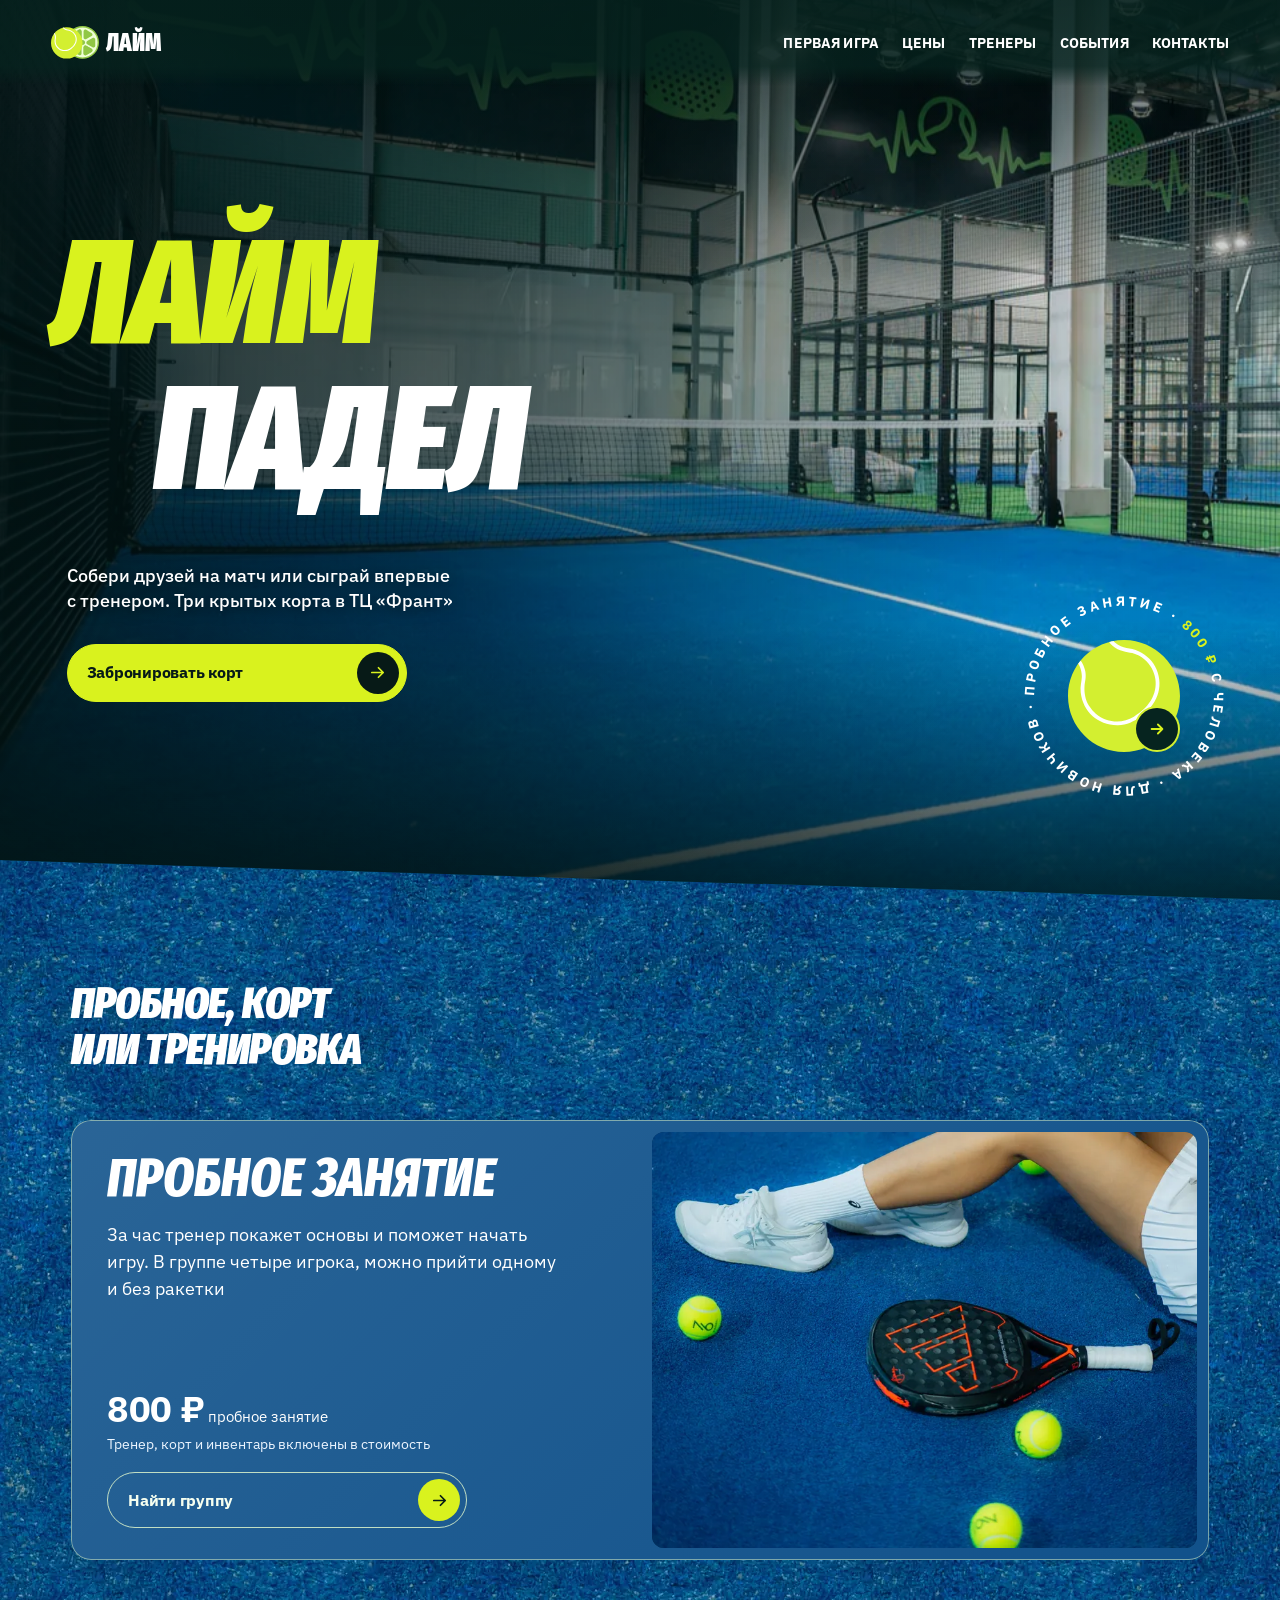
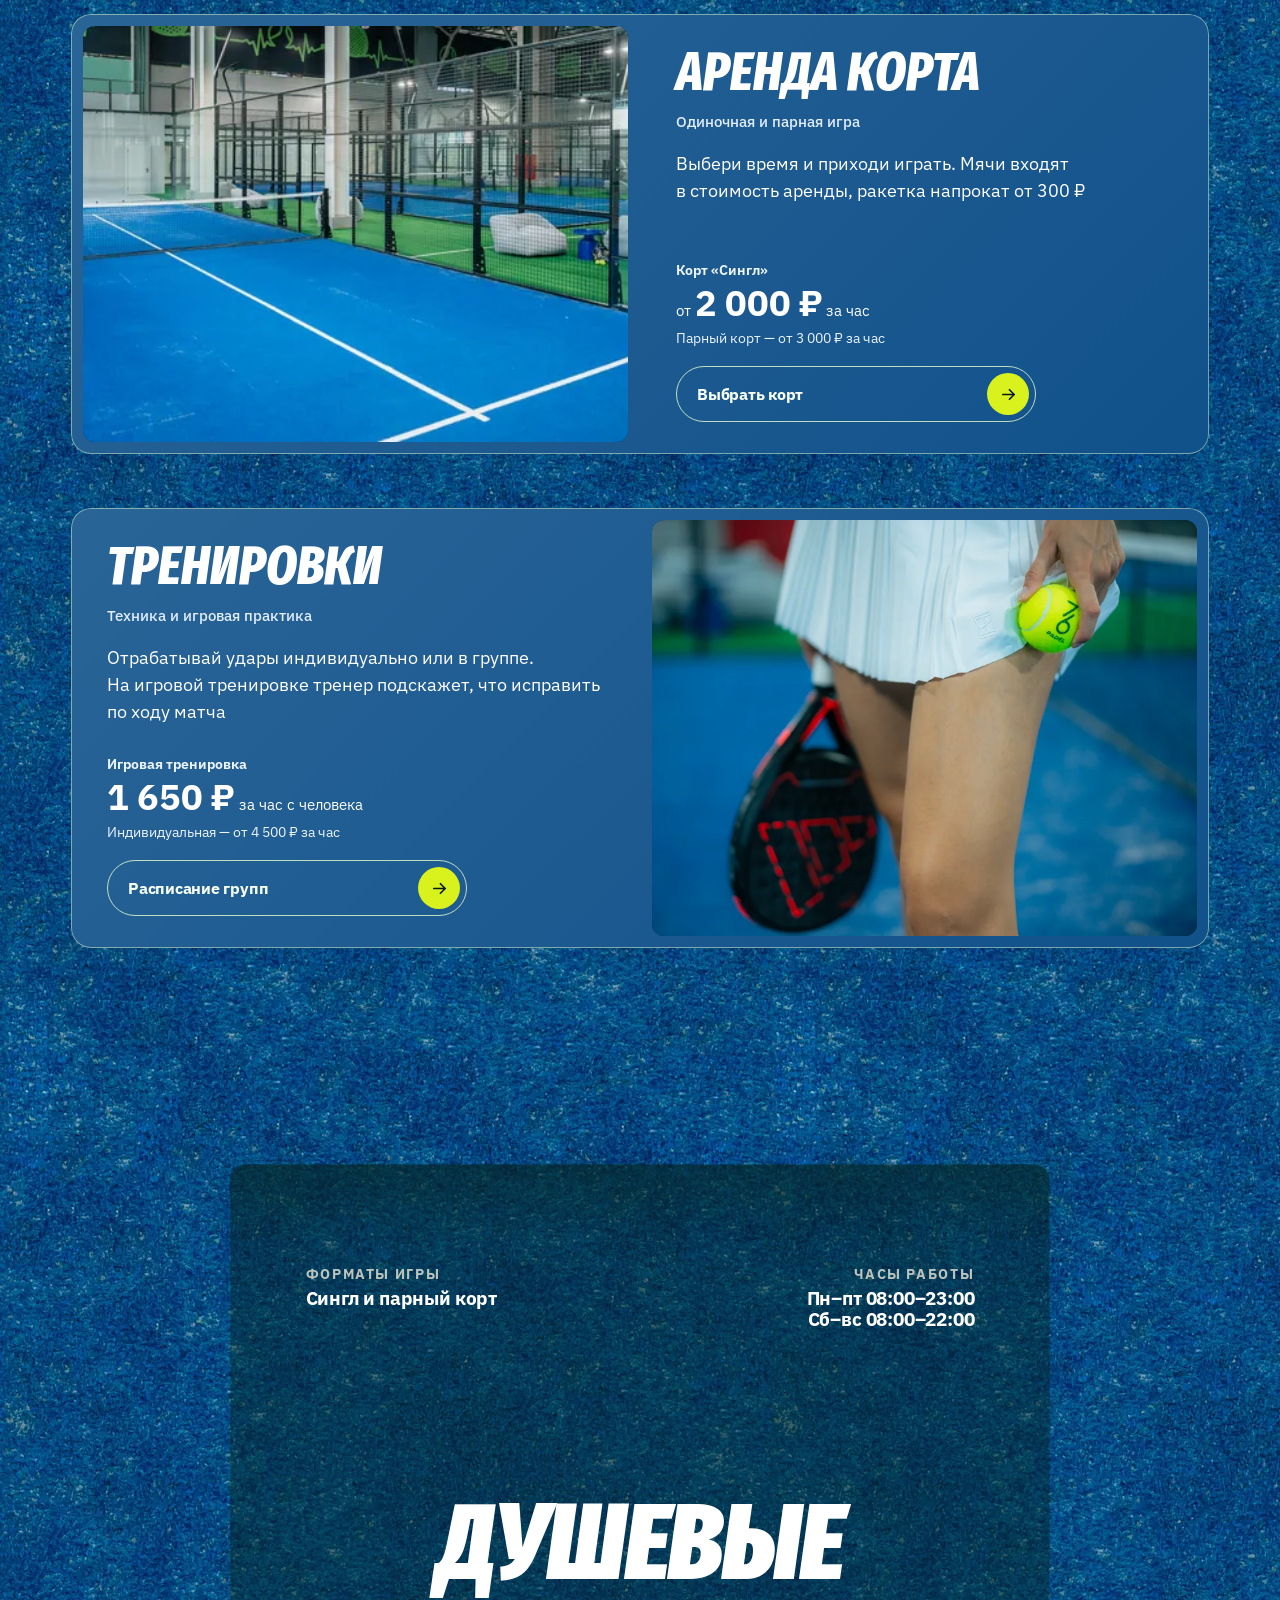
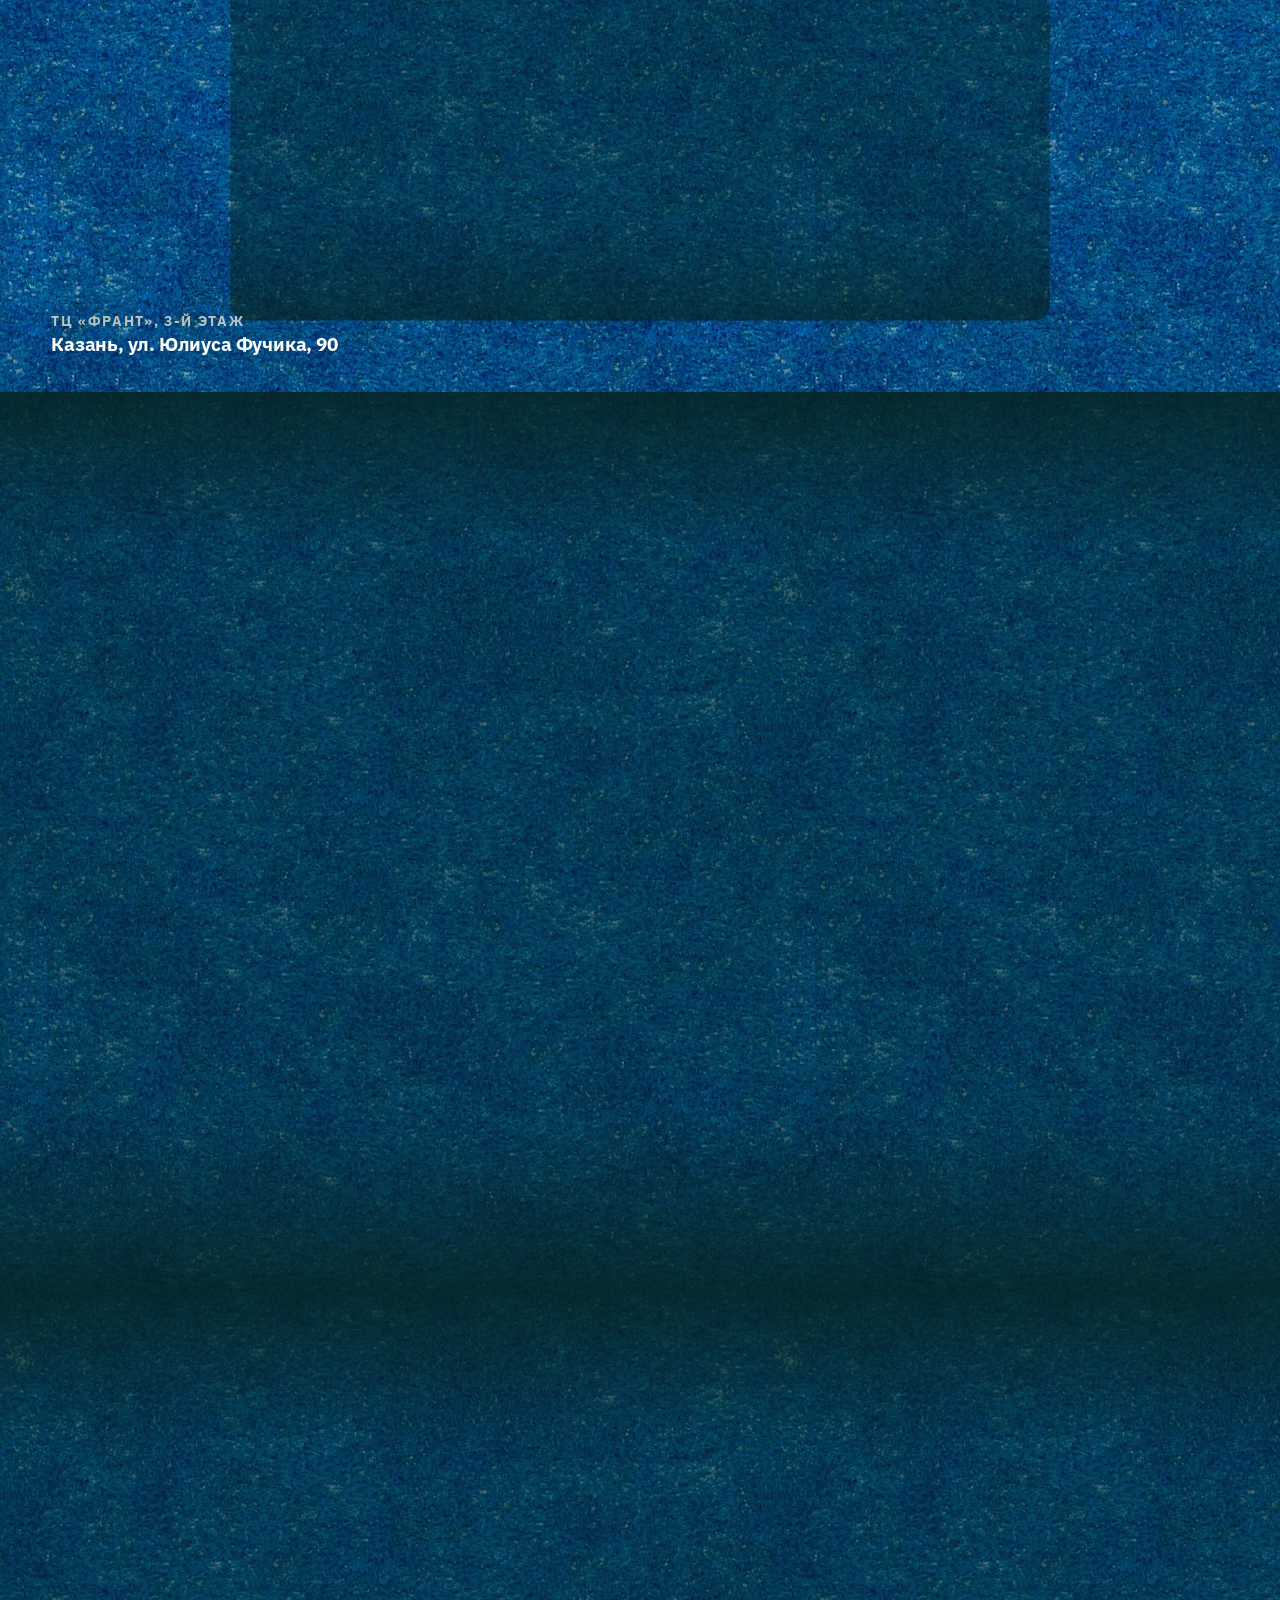
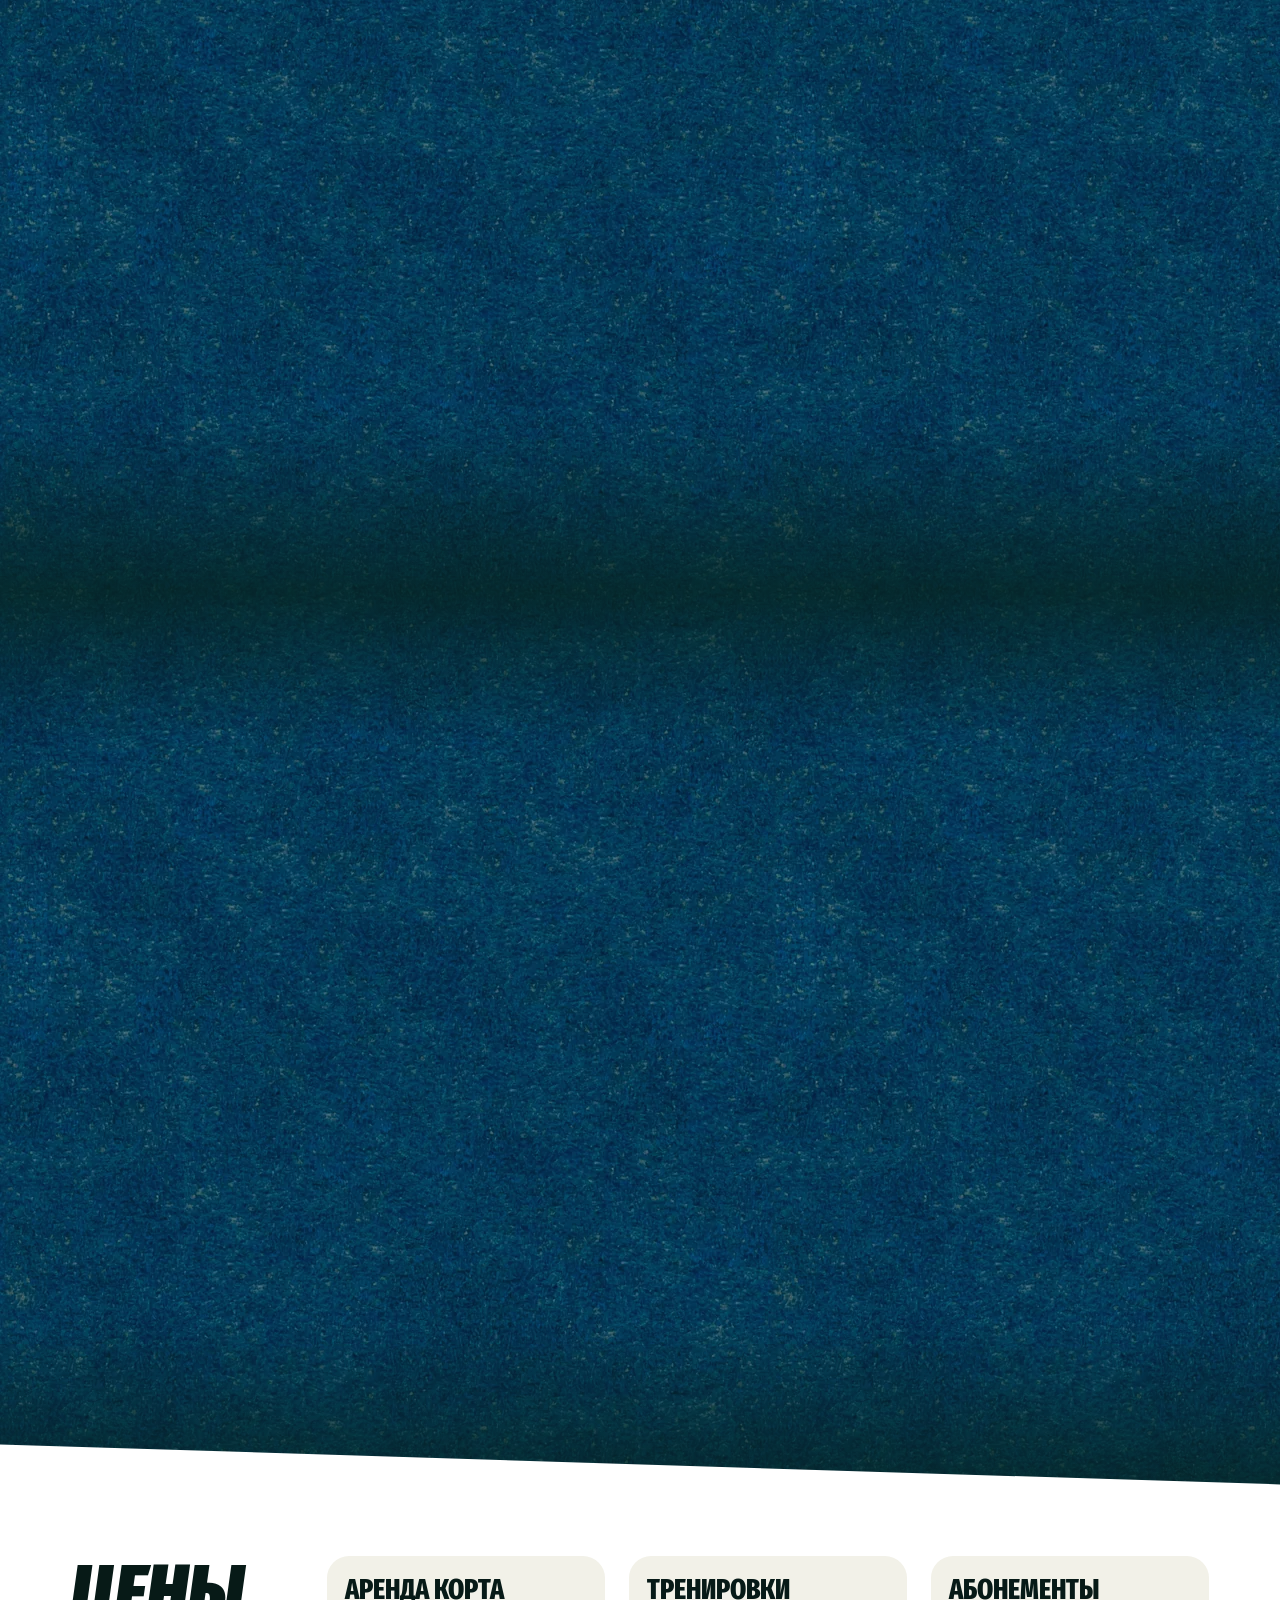
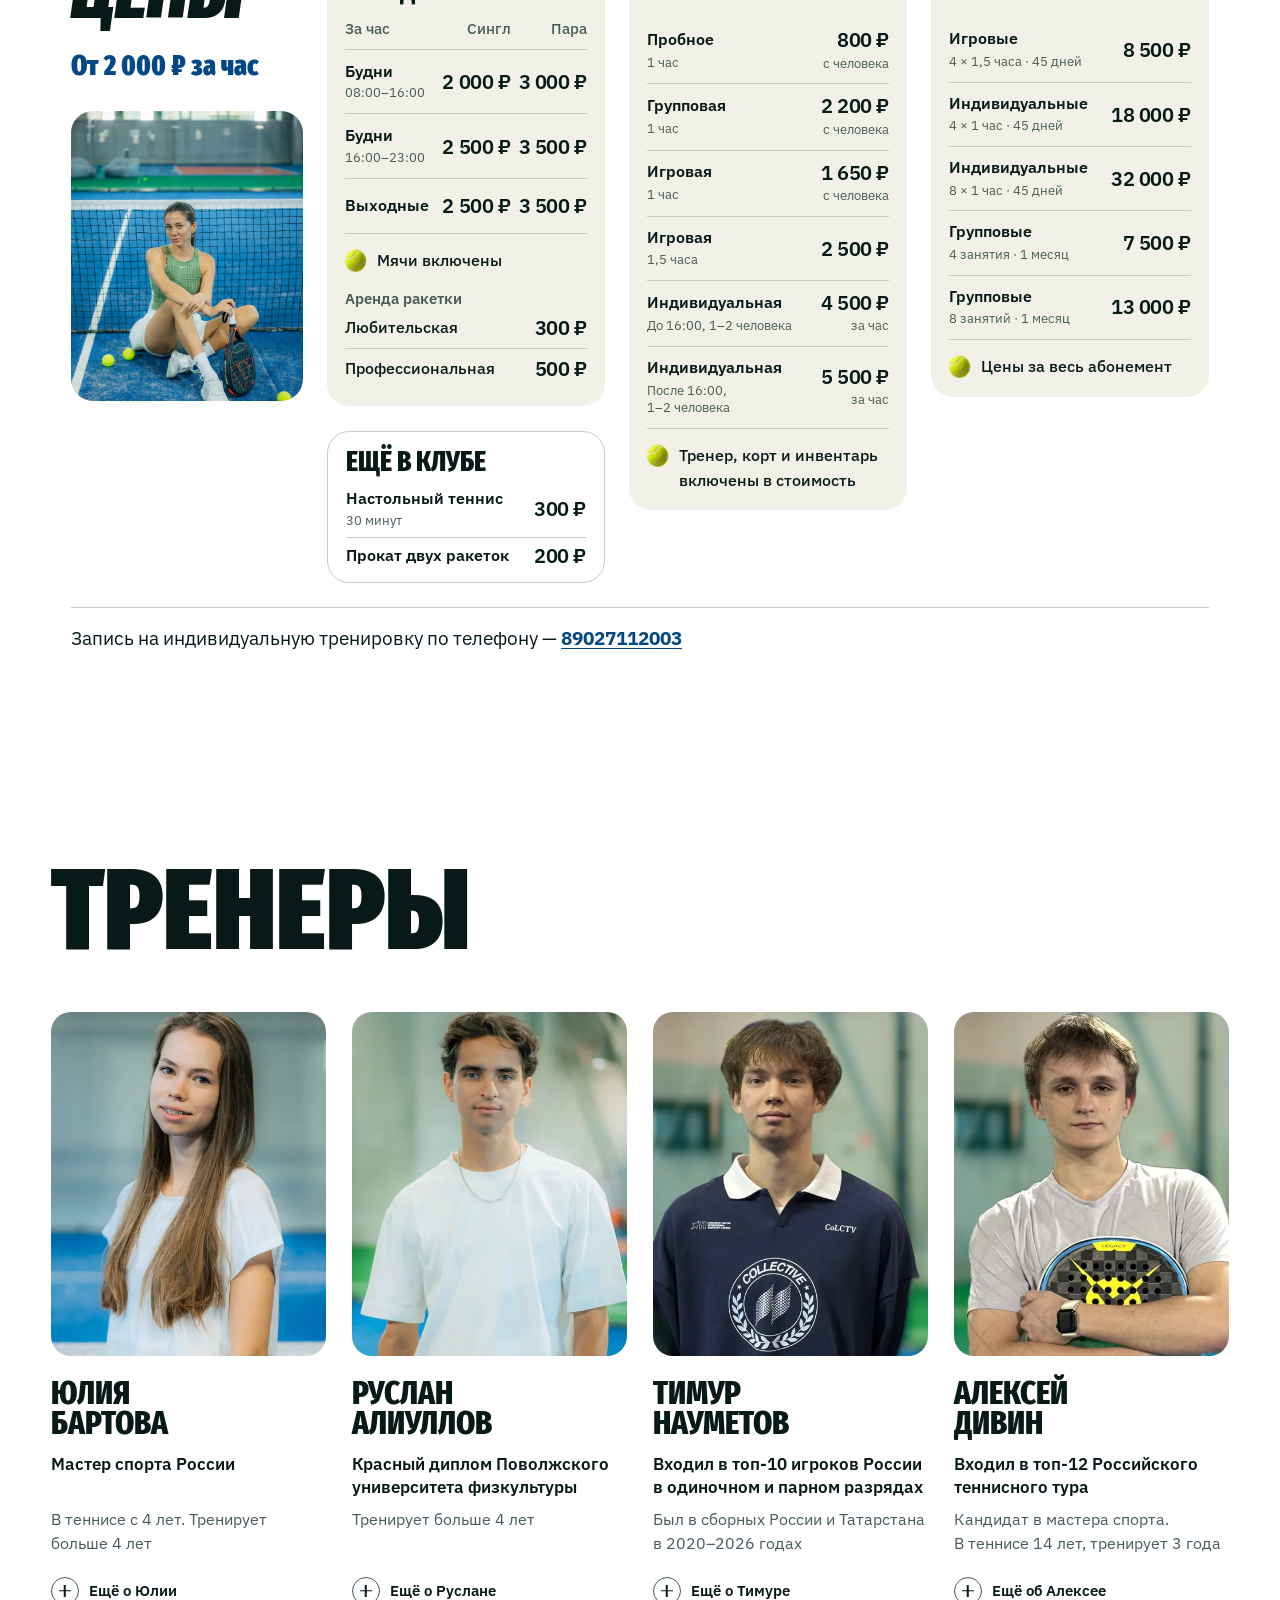
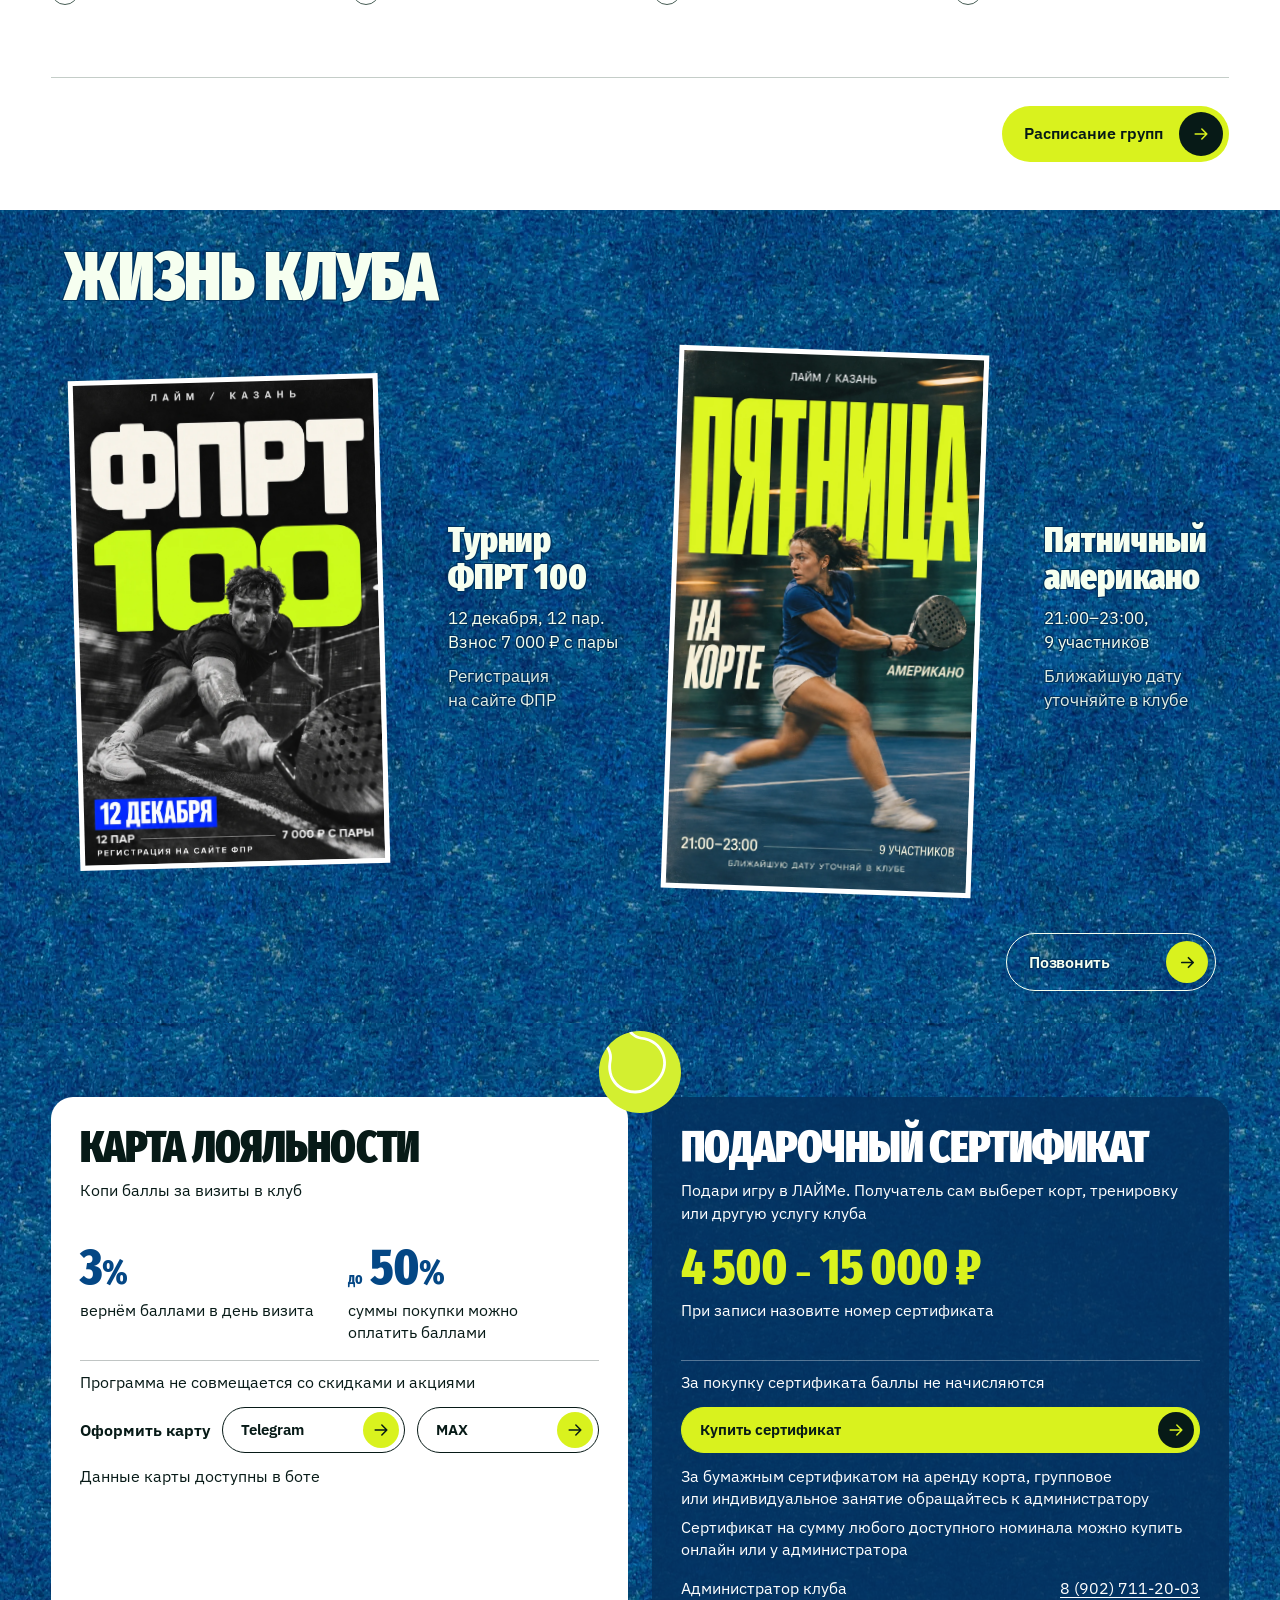
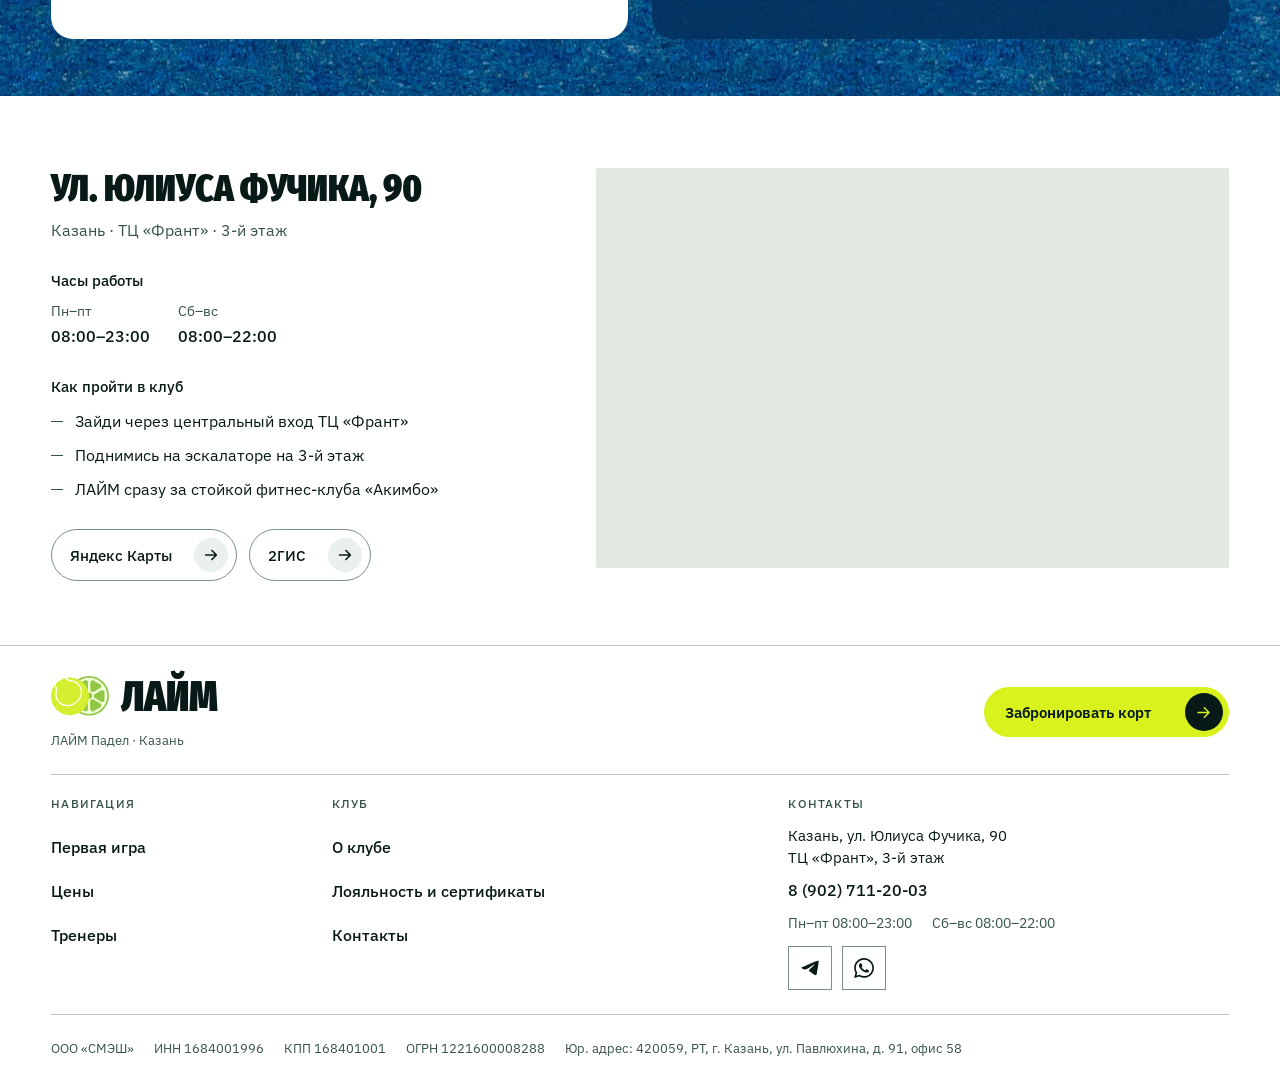
==== commit c0981d5b: "обновление сайта" ====
--- a/prototype/index.html
+++ b/prototype/index.html
@@ -24,6 +24,7 @@
   <link rel="stylesheet" href="footer.css">
   <script src="paths-stack.js" defer></script>
   <script src="site-navigation.js" defer></script>
+  <script src="hero-ball.js" defer></script>
   <script src="club-scene.js" defer></script>
   <script src="club-entry.js" defer></script>
   <script src="coaches.js" defer></script>
@@ -74,8 +75,7 @@
         <a class="hero-badge" href="https://n1437757.yclients.ru/company/1301052/activity/select" aria-label="Пробное занятие для новичков: 800 рублей с человека — записаться" data-button-motion>
           <svg class="hero-badge__ring" viewBox="0 0 210 210" aria-hidden="true" focusable="false">
             <defs><path id="hero-badge-circle" d="M105,105 m-90,0 a90,90 0 1,1 180,0 a90,90 0 1,1 -180,0"/></defs>
-            <circle class="hero-badge__line" cx="105" cy="105" r="74"/>
-            <text><textPath href="#hero-badge-circle">Пробное занятие · <tspan class="hero-badge__lime">800&nbsp;₽</tspan> с&nbsp;человека · для&nbsp;новичков ·</textPath></text>
+            <g class="hero-badge__orbit"><text><textPath href="#hero-badge-circle">Пробное занятие · <tspan class="hero-badge__lime">800&nbsp;₽</tspan> с&nbsp;человека · для&nbsp;новичков ·</textPath></text></g>
           </svg>
           <img class="hero-badge__ball" src="assets/ball-flat.svg" width="298" height="298" alt="">
           <span class="hero-badge__arrow" aria-hidden="true"><svg viewBox="0 0 20 20" fill="none" focusable="false"><path d="M4 10h12m-5-5 5 5-5 5" stroke="currentColor" stroke-width="2" stroke-linecap="round" stroke-linejoin="round"/></svg></span>
--- a/prototype/hero-trial.css
+++ b/prototype/hero-trial.css
@@ -3,7 +3,7 @@
    и work/ticket-lab/ball.html (мяч 4 «С обводкой»). Заменил билет с вырубкой, стеклом
    и фото-мячом: тот выбивался из плоской графики сайта.
    — мяч — плоский из знака логотипа ЛАЙМ (assets/ball-flat.svg: круг #d3ef30 и белый шов);
-   — вокруг тонкое лаймовое кольцо, по внешнему кругу медленно бежит надпись
+   — вокруг мяча медленно вращается надпись без видимого кольца
      «Пробное занятие · 800 ₽ с человека · для новичков» (длина подогнана под окружность);
    — стрелка — тёмный круг с лаймовой стрелкой (лаймовая сливалась бы с мячом);
    — весь значок — одна прямая ссылка в календарь групповых занятий YCLIENTS.
@@ -19,6 +19,29 @@
   border-radius: 50%;
   color: #fff;
   text-decoration: none;
+}
+
+/* Independent ball drift and text rotation; the booking hit area stays still. */
+.hero-bottom.is-ball-floating .hero-badge__ball {
+  animation: hero-ball-float 7.2s cubic-bezier(.45, 0, .55, 1) infinite;
+  animation-play-state: paused;
+}
+.hero-bottom.is-ball-floating .hero-badge__orbit {
+  transform-origin: 105px 105px;
+  animation: hero-badge-spin 22s linear infinite;
+  animation-play-state: paused;
+}
+.hero-bottom.is-ball-running .hero-badge__ball,
+.hero-bottom.is-ball-running .hero-badge__orbit {
+  animation-play-state: running;
+  will-change: transform;
+}
+@keyframes hero-ball-float {
+  0%, 100% { transform: translate(-50%, -50%) translate3d(0, 0, 0) rotate(0deg); }
+  16% { transform: translate(-50%, -50%) translate3d(-7px, -5px, 0) rotate(-4deg); }
+  36% { transform: translate(-50%, -50%) translate3d(6px, -8px, 0) rotate(4deg); }
+  58% { transform: translate(-50%, -50%) translate3d(8px, 5px, 0) rotate(2deg); }
+  80% { transform: translate(-50%, -50%) translate3d(-5px, 7px, 0) rotate(-3deg); }
 }
 
 .hero-badge__ring {
@@ -43,12 +66,6 @@
   fill: var(--lime);
 }
 
-.hero-badge__line {
-  fill: none;
-  stroke: rgba(211, 239, 48, .85);
-  stroke-width: 1.5;
-}
-
 .hero-badge__ball {
   position: absolute;
   left: 50%;
@@ -59,7 +76,7 @@
   transform: translate(-50%, -50%);
 }
 
-/* Стрелка — внутри кольца, на углу мяча, не закрывает надпись */
+/* Стрелка — на углу мяча, не закрывает надпись */
 .hero-badge__arrow {
   position: absolute;
   right: 51px;
@@ -89,12 +106,6 @@
 @media (hover: hover) {
   .hero-badge:hover .hero-badge__arrow { transform: scale(1.08); }
   .hero-badge:hover .hero-badge__arrow svg { transform: translate(2px, -2px); }
-}
-
-@media (prefers-reduced-motion: no-preference) {
-  .hero-badge__ring { animation: hero-badge-spin 22s linear infinite; }
-  .hero-badge:hover .hero-badge__ring,
-  .hero-badge:focus-visible .hero-badge__ring { animation-duration: 8s; }
 }
 
 @keyframes hero-badge-spin {
@@ -133,6 +144,11 @@
 }
 
 @media (prefers-reduced-motion: reduce) {
+  .hero-bottom.is-ball-floating .hero-badge__ball {
+    animation: none;
+    transform: translate(-50%, -50%);
+  }
+  .hero-bottom.is-ball-floating .hero-badge__orbit { animation: none; transform: none; }
   .hero-badge__ring,
   .hero-badge__arrow,
   .hero-badge__arrow svg { animation: none; transition: none; }
--- a/prototype/club.css
+++ b/prototype/club.css
@@ -1,3 +1,18 @@
+@font-face {
+  font-family: 'Fira Sans Extra Condensed';
+  font-style: normal;
+  font-weight: 900;
+  font-display: swap;
+  src: url('assets/fonts/firasansextracondensed-normal-900.woff2') format('woff2');
+}
+@font-face {
+  font-family: 'Fira Sans Extra Condensed';
+  font-style: italic;
+  font-weight: 900;
+  font-display: swap;
+  src: url('assets/fonts/firasansextracondensed-italic-900.woff2') format('woff2');
+}
+
 /* ---------- Блок «Клуб и пространство» (#club) ----------
    Единственное место стилей блока. В styles.css остались старые правила .club, .club-image,
    .club-copy (двухколоночная раскладка, фон-исходник 7 МБ) — разметки под них больше нет,
@@ -208,8 +223,8 @@
   max-width: 30vw;
 }
 
-.is-scene .scene__fact:nth-child(1) { top: 36px; left: 4vw; }
-.is-scene .scene__fact:nth-child(2) { top: 36px; right: 4vw; text-align: right; align-items: flex-end; }
+.is-scene .scene__fact:nth-child(1) { top: 102px; left: 4vw; }
+.is-scene .scene__fact:nth-child(2) { top: 102px; right: 4vw; text-align: right; align-items: flex-end; }
 .is-scene .scene__fact:nth-child(3) { bottom: 38px; left: 4vw; max-width: calc(92vw - 580px); } /* до кнопок маршрута (~520px) с зазором */
 
 /* У белого стыка внизу гаснут нижние углы и тёмная полоса под ними (класс .is-ending
@@ -425,84 +440,80 @@
   transform: translateY(1px);
 }
 
-/* ---------- телефон ---------- */
-
-@media (max-width: 800px) {
-  .is-scene .scene__pin {
-    --f: clamp(2.2rem, 12vw, 4.2rem); /* «СО ШКАФЧИКАМИ» помещается и на 320 */
-  }
-
-  .is-scene .scene__pin::before { height: 130px; }
-  .is-scene .scene__pin::after { height: 260px; background: linear-gradient(0deg, rgba(6, 36, 31, .82), rgba(6, 36, 31, 0)); }
-
-  .is-scene .scene__fact { max-width: 44vw; }
-  .is-scene .scene__fact:nth-child(1),
-  .is-scene .scene__fact:nth-child(2) { top: 24px; }
-  /* адрес над кнопками маршрута, всё — над нижней полосой «Записаться» */
-  .is-scene .scene__fact:nth-child(3) { bottom: 156px; max-width: 90vw; }
-
-  .is-scene .scene__routes {
-    left: 5vw;
-    right: 5vw;
-    bottom: 84px;
-    gap: 8px;
-  }
-
-  .is-scene .scene__routes .club-route,
-  .scene__routes .club-route {
-    flex: 1;
-    min-width: 0;
-    min-height: 52px;
-    gap: 10px;
-    padding: 6px 6px 6px 14px;
-    font-size: .9rem;
-  }
-
-  .scene__routes .club-route__icon {
-    width: 38px;
-    height: 38px;
-  }
-
-  .scene__routes .club-route__long { display: none; }
-  .scene__routes .club-route__short { display: inline; }
-
-  .scene-club:not(.is-scene) .scene__routes {
-    flex-wrap: nowrap;
-  }
-}
-
-/* Телефон: чуть меньше, чем на широком экране */
-@media (max-width: 560px) {
-  .scene-club:not(.is-scene) .scene__facts {
-    grid-template-columns: minmax(0, 1fr) max-content;
-    column-gap: 16px;
-  }
-  .scene__fact { font-size: .8rem; }
-  .scene__fact strong { font-size: 1.1rem; }
-}
-
-/* Узкий телефон: две кнопки рядом не помещаются — одна под другой */
-@media (max-width: 359px) {
-  .is-scene .scene__routes,
-  .scene-club:not(.is-scene) .scene__routes {
-    flex-direction: column;
-  }
-
-  .is-scene .scene__routes .club-route,
-  .scene__routes .club-route {
-    flex: none;
+/* ---------- Утверждённая мобильная сцена, 19.11.2026 ---------- */
+
+@media (max-width: 800px), (max-width: 950px) and (max-height: 479px) {
+  .scene-club {
+    --club-edge: 16px;
+    --club-header: 96px;
+  }
+
+  .scene-club .scene__fact { font-size: .75rem; letter-spacing: .08em; }
+  .scene-club .scene__fact strong { font-size: 1rem; line-height: 1.25; }
+
+  .scene-club.is-scene .scene__fact:nth-child(1),
+  .scene-club.is-scene .scene__fact:nth-child(2) { top: 92px; max-width: calc(50% - 28px); }
+  .scene-club.is-scene .scene__fact:nth-child(1) { left: var(--club-edge); }
+  .scene-club.is-scene .scene__fact:nth-child(2) { right: var(--club-edge); }
+  .scene-club.is-scene .scene__fact:nth-child(3) {
+    left: var(--club-edge);
+    bottom: max(24px, env(safe-area-inset-bottom));
+    max-width: calc(100% - 2 * var(--club-edge));
+  }
+
+  .scene-club.is-scene .scene__pin {
+    --f: clamp(2rem, 12vw, 4.2rem);
+    --words-top: calc(50svh - var(--title-h) / 2);
+  }
+  .scene-club.is-scene .scene__titles { left: var(--club-edge); right: var(--club-edge); }
+  /* Full-width entry; the text stays attached to the frame corners. */
+  .home-page.page-flow-selected.is-window-motion .scene-club .scene__photos picture:first-child { clip-path: inset(var(--window-y, 0px) 0 0); }
+  .home-page.page-flow-selected.is-window-motion .scene-club .scene__fact:nth-child(1),
+  .home-page.page-flow-selected.is-window-motion .scene-club .scene__fact:nth-child(2) { transform: none; }
+  /* Keep small facts legible even when a bright window passes beneath them. */
+  .home-page.page-flow-selected .scene-club .scene__photos picture::after {
+    background: linear-gradient(180deg,
+      rgba(6,36,31,.82), rgba(6,36,31,.7) 160px, transparent 240px,
+      transparent calc(100% - 280px), rgba(6,36,31,.7) calc(100% - 160px), rgba(6,36,31,.82)),
+      rgba(6,36,31,.5);
+  }
+
+  /* Static alternative: the same photo/title relationship, with every chapter visible. */
+  .home-page.page-flow-selected .scene-club:not(.is-scene) .scene__facts {
+    padding: var(--club-header) var(--club-edge) 32px;
+    grid-template-columns: minmax(0, 1fr) minmax(0, 1fr);
+    gap: 20px 16px;
+  }
+  .scene-club:not(.is-scene) .scene__fact { min-width: 0; }
+  .home-page.page-flow-selected .scene-club:not(.is-scene) .scene__frame {
+    position: relative;
+    display: grid;
+    padding: 0;
+    isolation: isolate;
+  }
+  .scene-club:not(.is-scene) .scene__frame > * { grid-area: 1 / 1; }
+  .home-page.page-flow-selected .scene-club:not(.is-scene) .scene__words {
+    z-index: 1;
+    align-self: center;
+    padding-inline: var(--club-edge);
+    font-size: clamp(2rem, 12vw, 4.2rem);
+  }
+  .scene-club:not(.is-scene) .scene__photo {
+    position: relative;
     width: 100%;
-    min-height: 48px;
-  }
-
-  .is-scene .scene__fact:nth-child(3) { bottom: 204px; }
-
-  /* Подписи чуть меньше, чтобы «08:00–23:00» не ломалось, а адрес не наезжал на заголовок */
-  .scene__fact { font-size: .76rem; }
-  .scene__fact strong { font-size: 1.04rem; }
-
-  .is-scene .scene__pin {
-    --words-top: calc(42svh - var(--title-h) / 2); /* заголовок чуть выше центра: снизу адрес и две кнопки */
+    margin: 0;
+  }
+  .scene-club:not(.is-scene) .scene__photo img {
+    height: max(100svh, 420px);
+    aspect-ratio: auto;
+    border-radius: 0;
+  }
+  .scene-club:not(.is-scene) .scene__photo::after {
+    content: "";
+    position: absolute;
+    inset: 0;
+    border-radius: 0;
+    background: rgba(6, 36, 31, .5);
   }
 }
 
--- a/prototype/site-navigation.css
+++ b/prototype/site-navigation.css
@@ -14,7 +14,7 @@
 .skip-link:focus { transform: none; }
 .mobile-menu { display: none; }
 
-.home-page .site-header.is-scroll-nav {
+.home-page .site-header {
   position: fixed;
   inset: 0 0 auto;
   z-index: 40;
@@ -25,21 +25,18 @@
     rgba(6, 36, 31, 0)
   );
   color: #fff;
-  transform: translateY(-110%);
+  transform: none;
+  transition: none;
 }
 
-.home-page .site-header.is-scroll-nav.has-revealed-scroll-nav {
-  transition: transform 200ms cubic-bezier(.22, .75, .18, 1);
-}
-
-.home-page .site-header.is-scroll-nav:is(.is-scroll-nav-visible, :has(:focus-visible, .mobile-menu[open])) { transform: none; }
-.home-page .site-header.is-scroll-nav:has(:focus-visible) { transition: none; }
-
+/* Always visible, including before scripts start and under reduced motion. */
+html:has(body.home-page) { scroll-padding-top: 98px; }
 @media (prefers-reduced-motion: reduce) {
-  .home-page .site-header.is-scroll-nav.has-revealed-scroll-nav { transition: none; }
+  .home-page .site-header { transition: none; animation: none; }
 }
 
 @media (max-width: 800px) {
+  html:has(body.home-page) { scroll-padding-top: 84px; }
   .home-page .site-header { justify-content: space-between; }
   .mobile-menu { display: block; }
   .mobile-menu summary {
--- a/prototype/prices.css
+++ b/prototype/prices.css
@@ -122,8 +122,12 @@
   #prices .prices__card h3 { font-size: 30px; }
   #prices .prices__train .prices__actions { flex-direction: column; align-items: stretch; }
 }
+@media (max-width: 800px) {
+  #prices { padding-block: 104px; }
+  #prices .prices__wrap { gap: 40px; }
+}
 @media (max-width: 560px) {
-  #prices { --prices-edge: 24px; padding-block: 72px; }
+  #prices { --prices-edge: 24px; }
   .prices__col--lead { margin-bottom: 0; }
 }
 @media (max-width: 400px) {
--- a/prototype/coaches.css
+++ b/prototype/coaches.css
@@ -118,9 +118,15 @@
   #coaches:not(.is-flip-ready) .coaches__card { margin-bottom: 36px; }
 }
 
+/* Mobile rhythm selected on 19.11.2026; subgrid's internal rows stay compact. */
+@media (max-width: 800px) {
+  #coaches { padding-block: 104px; }
+  #coaches .coaches__title { margin-bottom: 48px; }
+  #coaches .coaches__actions { margin-top: 48px; }
+}
 /* ---------- Телефон ---------- */
 @media (max-width: 700px) {
-  #coaches { padding: 72px max(5vw, 16px) 80px; }
+  #coaches { padding: 104px max(5vw, 16px); }
   #coaches .coaches__title { font-size: clamp(56px, 17vw, 76px); }
   .coaches__grid { --coaches-gap: 14px; }
   .coaches__photo { aspect-ratio: 4 / 5; border-radius: 14px; }
--- a/prototype/club-life.css
+++ b/prototype/club-life.css
@@ -10,6 +10,7 @@
 .club-life__poster-stage{min-width:0;position:relative;perspective:850px;width:100%;padding:18px 10px}
 .club-life__print{--base-angle:-1.5deg;--mx:0px;--my:0px;--rx:0deg;--ry:0deg;--lift:0px;--depth:0px;--rz:0deg;position:relative;display:block;background:#fff;padding:7px;box-shadow:none;transform:translate3d(var(--mx),calc(var(--my) + var(--lift)),var(--depth)) rotateX(var(--rx)) rotateY(var(--ry)) rotateZ(calc(var(--base-angle) + var(--rz)));transition:transform 500ms var(--life-ease);transform-style:preserve-3d}
 .club-life__print.is-following{transition-duration:180ms;--lift:-12px;--depth:58px;will-change:transform}
+.club-life__print.is-following.is-touch-following{--lift:-6px;--depth:22px}
 .club-life__event:nth-child(2) .club-life__print{--base-angle:2deg}
 .club-life__poster{display:block;width:100%;height:auto}
 .club-life__signup{display:inline-flex;align-items:center;justify-content:space-between;gap:32px;min-width:240px;min-height:58px;padding:7px 7px 7px 22px;border:1px solid var(--life-ink);border-radius:999px;background:transparent;color:var(--life-ink);font:600 16px/1.2 var(--font-text);letter-spacing:-.015em;text-decoration:none;transition:transform 180ms var(--life-ease),border-color 180ms}
@@ -29,7 +30,7 @@
 /* Светлые волокна покрытия не прерывают контур букв. */
 .club-life h2,.club-life h3,.club-life__info p,.club-life__signup>span:first-child{text-shadow:-1px -1px 0 #00345f,0 -1px 0 #00345f,1px -1px 0 #00345f,1px 0 0 #00345f,1px 1px 0 #00345f,0 1px 0 #00345f,-1px 1px 0 #00345f,-1px 0 0 #00345f}
 /* Только стыки своего блока; содержимое тренеров и лояльности сохранено. */
-.home-page #coaches{padding-bottom:48px}
+@media(min-width:801px){.home-page #coaches{padding-bottom:48px}}
 .club-life + #loyalty-gift{--court-exit-cut:28px;padding-top:70px;clip-path:polygon(0 0,100% 0,100% 100%,0 calc(100% - var(--court-exit-cut)))}
 @media(hover:hover) and (pointer:fine){.club-life__signup:hover{transform:translateY(-2px);border-color:#d9f21e}.club-life__signup:hover .club-life__signup-icon svg{transform:translate(2px,-2px)}}
 @media(max-width:1379px) and (min-width:701px){
@@ -48,9 +49,14 @@
  .club-life__event{grid-row:span 2;grid-template-columns:minmax(0,1fr);grid-template-rows:subgrid;gap:12px;align-items:start}
  .club-life__poster-stage{max-width:330px;margin-inline:auto;align-self:end;padding:12px 10px 18px}
 }
-@media(max-width:800px){.club-life + #loyalty-gift{--court-exit-cut:18px}}
+@media(max-width:800px){
+ #club-life{padding-top:104px;padding-bottom:104px}
+ #club-life .club-life__inner{row-gap:40px}
+ #club-life .club-life__events{gap:64px}
+ #club-life .club-life__info{padding-top:24px}
+ .club-life + #loyalty-gift{--court-exit-cut:18px}
+}
 @media(max-width:700px){
- .home-page #coaches{padding-bottom:32px}
  .club-life{padding:28px 20px}
  .club-life__inner{grid-template-columns:minmax(0,1fr);row-gap:18px}
  .club-life h2{font-size:46px;grid-column:1}
@@ -63,8 +69,6 @@
  .club-life__info p{font-size:16px;margin-bottom:8px}
  .club-life__actions{grid-row:3;grid-column:1;margin:0;align-self:start;justify-self:end}
  .club-life__signup{width:220px;min-width:220px}
- .club-life + #loyalty-gift{padding-top:64px}
- .club-life + #loyalty-gift .benefits__brand-ball{top:20px}
 }
 @media(max-width:350px){.club-life h2{font-size:42px}}
 @media(prefers-reduced-motion:reduce){.club-life__print,.club-life__print.is-following{transform:none;transition:none}.club-life__signup,.club-life__signup-icon,.club-life__signup-icon svg{transition:none}.club-life__signup:hover,.club-life__signup:active,.club-life__signup:hover .club-life__signup-icon svg{transform:none}}
--- a/prototype/loyalty-gift.css
+++ b/prototype/loyalty-gift.css
@@ -106,10 +106,10 @@
   #loyalty-gift .benefits__bots { grid-area: 1 / 2; }
 }
 @media (max-width:800px) {
-  #loyalty-gift { --benefit-ball-size: 68px; clip-path: polygon(0 0,100% 18px,100% 100%,0 calc(100% - 18px)); }
-  #loyalty-gift.benefits { padding-inline: 5vw; }
+  #loyalty-gift { --benefit-ball-size: 68px; --benefit-ball-top: 60px; clip-path: polygon(0 0,100% 18px,100% 100%,0 calc(100% - 18px)); }
+  #loyalty-gift.benefits { padding-inline: 5vw; padding-block: 104px; }
   #loyalty-gift.benefits .benefits__brand-ball { left: auto; right: 7vw; transform: none; }
-  #loyalty-gift .benefits__offers { grid-template-columns: minmax(0,1fr); row-gap: 16px; }
+  #loyalty-gift .benefits__offers { grid-template-columns: minmax(0,1fr); row-gap: 40px; }
   #loyalty-gift .benefits__offer { display: block; grid-row: auto; }
 }
 @media (max-width:480px) {
--- a/prototype/paths-stack.css
+++ b/prototype/paths-stack.css
@@ -9,8 +9,8 @@
 }
 #start .intro-head { margin-bottom: var(--paths-heading-gap); }
 @media (max-width: 1100px) { #start { --paths-air: 88px; --paths-heading-gap: 40px; } }
-@media (max-width: 800px) { #start { --paths-edge: 32px; } }
-@media (max-width: 560px) { #start { --paths-edge: 24px; --paths-air: 72px; --paths-top: 56px; --paths-heading-gap: 32px; } }
+@media (max-width: 800px) { #start { --paths-edge: 32px; --paths-air: 104px; --paths-top: 104px; --paths-heading-gap: 48px; } }
+@media (max-width: 560px) { #start { --paths-edge: 24px; } }
 /* A bounded interpretation of GDP's stacked cards, in LAYM's existing colours and type. */
 #start {
   --card-height: 440px;
@@ -77,14 +77,23 @@
 #start .path-photo img { opacity: 1; }
 #start .path:hover .path-photo img { transform: scale(1.02); }
 #start .path:has(.path-cta:focus-visible) { outline: 3px solid #d9f21e; outline-offset: 4px; }
-/* JS opts in only if every card fits the viewport. The default is a readable list. */
+/* Tall mobile cards scroll to their bottom before they pin. No JS: readable list. */
 #start.is-stack .paths { gap: clamp(44px, 6svh, 72px); padding-bottom: 32px; }
-#start.is-stack .path-stage { position: sticky; top: var(--stack-top); align-self: start; }
+#start.is-stack .path-stage { position: sticky; top: var(--card-stack-top, var(--stack-top)); align-self: start; }
 #start.is-stack .path-stage:nth-child(1) { z-index: 1; }
 #start.is-stack .path-stage:nth-child(2) { z-index: 2; }
 #start.is-stack .path-stage:nth-child(3) { z-index: 3; }
 #start.is-stack .paths:has(:focus-visible) .path-stage { position: relative; top: auto; }
-@media (max-width: 800px) { #start { --stack-top: 78px; } }
+/* Owner selected the reading runway and 104 px rhythm on 19.11.2026. */
+@media (max-width: 800px) {
+  #start { --stack-top: 78px; --paths-list-gap: 64px; --paths-read-hold: clamp(200px, 34svh, 340px); }
+  #start.is-stack .path { min-height: var(--paths-stack-height, var(--card-height)); }
+  #start.is-stack .path-bottom { margin-top: auto; }
+  #start.is-stack .paths { gap: 80px; padding-bottom: 0; }
+  #start.is-stack .path-stage:not(:last-child) { padding-bottom: calc(var(--card-stack-fill, 0px) + var(--paths-read-hold)); }
+  #start.is-stack .path-stage { scroll-margin-top: 24px; }
+  #start.is-stack .paths:has(:focus-visible) .path-stage { padding-bottom: 0; }
+}
 @media (max-width: 1100px) {
   #start .path h3 { font-size: 44px; padding: 28px 28px 0; }
   #start .path-num { padding: 12px 28px 0; }
@@ -92,7 +101,7 @@
   #start .path-bottom { padding: 22px 28px 28px; }
 }
 @media (max-width: 700px) {
-  #start { --paths-list-gap: 40px; }
+  #start { --paths-list-gap: 64px; }
   #start .path { display: flex; flex-direction: column; min-height: 0; }
   #start .path-photo { order: -1; width: auto; aspect-ratio: 4 / 3; margin: 10px 10px 0; }
   #start .path h3 { padding: 24px 24px 0; font-size: clamp(36px, 10.5vw, 48px); }
--- a/prototype/contacts.css
+++ b/prototype/contacts.css
@@ -31,7 +31,7 @@
 .visit__route:active{background:#eaf0ec}
 @media(max-width:1100px) and (min-width:801px){.visit{gap:4vw}.visit__title{font-size:clamp(2rem,3.2vw,2.25rem)}.visit__routes{gap:10px}.visit__route{gap:12px;padding-left:14px}}
 @media(max-width:800px){
- .visit{grid-template-columns:minmax(0,1fr);padding:52px max(16px,5vw) 40px;gap:28px}
+ .visit{grid-template-columns:minmax(0,1fr);padding:104px max(16px,5vw);gap:28px}
  .visit__title{font-size:clamp(2.25rem,7.4vw,3.6rem);max-width:100%}
  .visit__location{font-size:16px}.visit__hours{gap:24px}
  .visit__hours-title,.visit__way{margin-top:24px!important}
--- a/prototype/footer.css
+++ b/prototype/footer.css
@@ -36,7 +36,7 @@
 .site-footer .site-footer__social:active{background:#efffd6;color:#071a17}
 @media(max-width:1100px) and (min-width:801px){.site-footer .site-footer__body{grid-template-columns:minmax(0,1fr) minmax(0,1fr);gap:4vw}.site-footer .site-footer__nav{gap:20px}}
 @media(max-width:800px){
- footer.site-footer{padding:24px max(16px,5vw) calc(24px + env(safe-area-inset-bottom,0px))}
+ footer.site-footer{padding:56px max(16px,5vw) calc(24px + env(safe-area-inset-bottom,0px))}
  .site-footer .site-footer__head{padding-bottom:20px}.site-footer .site-footer__booking{display:none}
  .site-footer .site-footer__brand img{width:48px;height:35px}.site-footer .site-footer__name{font-size:36px}
  .site-footer .site-footer__body{grid-template-columns:minmax(0,1fr);gap:22px;padding:18px 0 22px}
--- a/prototype/buttons-motion.css
+++ b/prototype/buttons-motion.css
@@ -5,7 +5,8 @@
 .button-motion__face{position:relative;box-sizing:border-box;flex:1 1 auto;min-width:0;margin:0;pointer-events:auto;transform:translate(var(--button-x,0px),var(--button-y,0px)) scale(var(--button-scale,1));transform-origin:50% 50%;transition:transform 300ms cubic-bezier(.22,.75,.18,1)}
 [data-button-motion].is-button-following>.button-motion__face{transition-duration:140ms;will-change:transform}
 [data-button-motion]:focus-visible{--button-y:-4px;--button-scale:1.055}
-[data-button-motion].is-button-pressing>.button-motion__face,[data-button-motion]:active>.button-motion__face{animation:none!important;transform:translateY(2px) scale(.95)!important}
+/* JS tracks pointer/key release; native :active can linger after a touch opens details. */
+[data-button-motion].is-button-pressing>.button-motion__face{animation:none!important;transform:translateY(2px) scale(.95)!important}
 @keyframes button-magnetic-release{0%{transform:translateY(2px) scale(.95)}45%{transform:translateY(-4px) scale(1.025)}75%{transform:translateY(1px) scale(.99)}100%{transform:translate(var(--button-x,0px),var(--button-y,0px)) scale(var(--button-scale,1))}}
 [data-button-motion].is-button-releasing>.button-motion__face{animation:button-magnetic-release 600ms cubic-bezier(.22,.75,.18,1)}
 /* Freeze the older independent icon/letter reactions. Menu open/close is a state. */
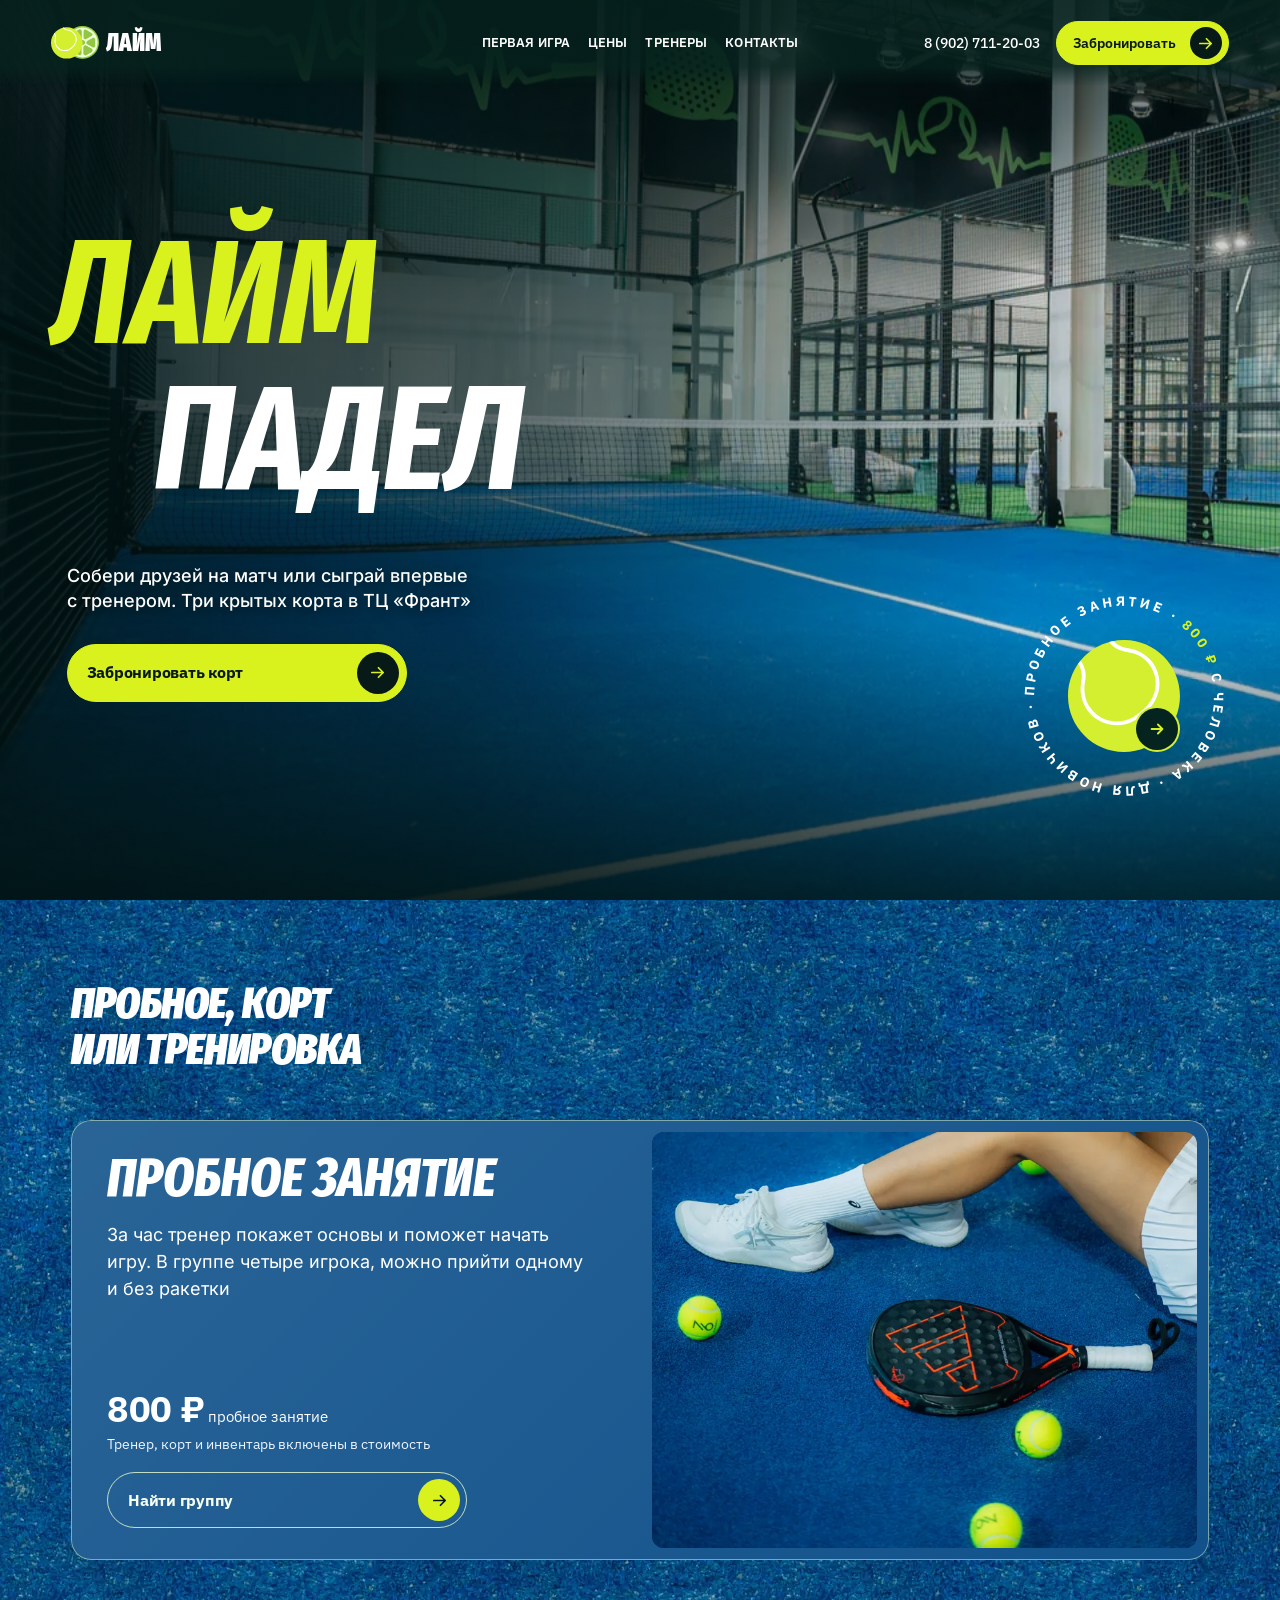
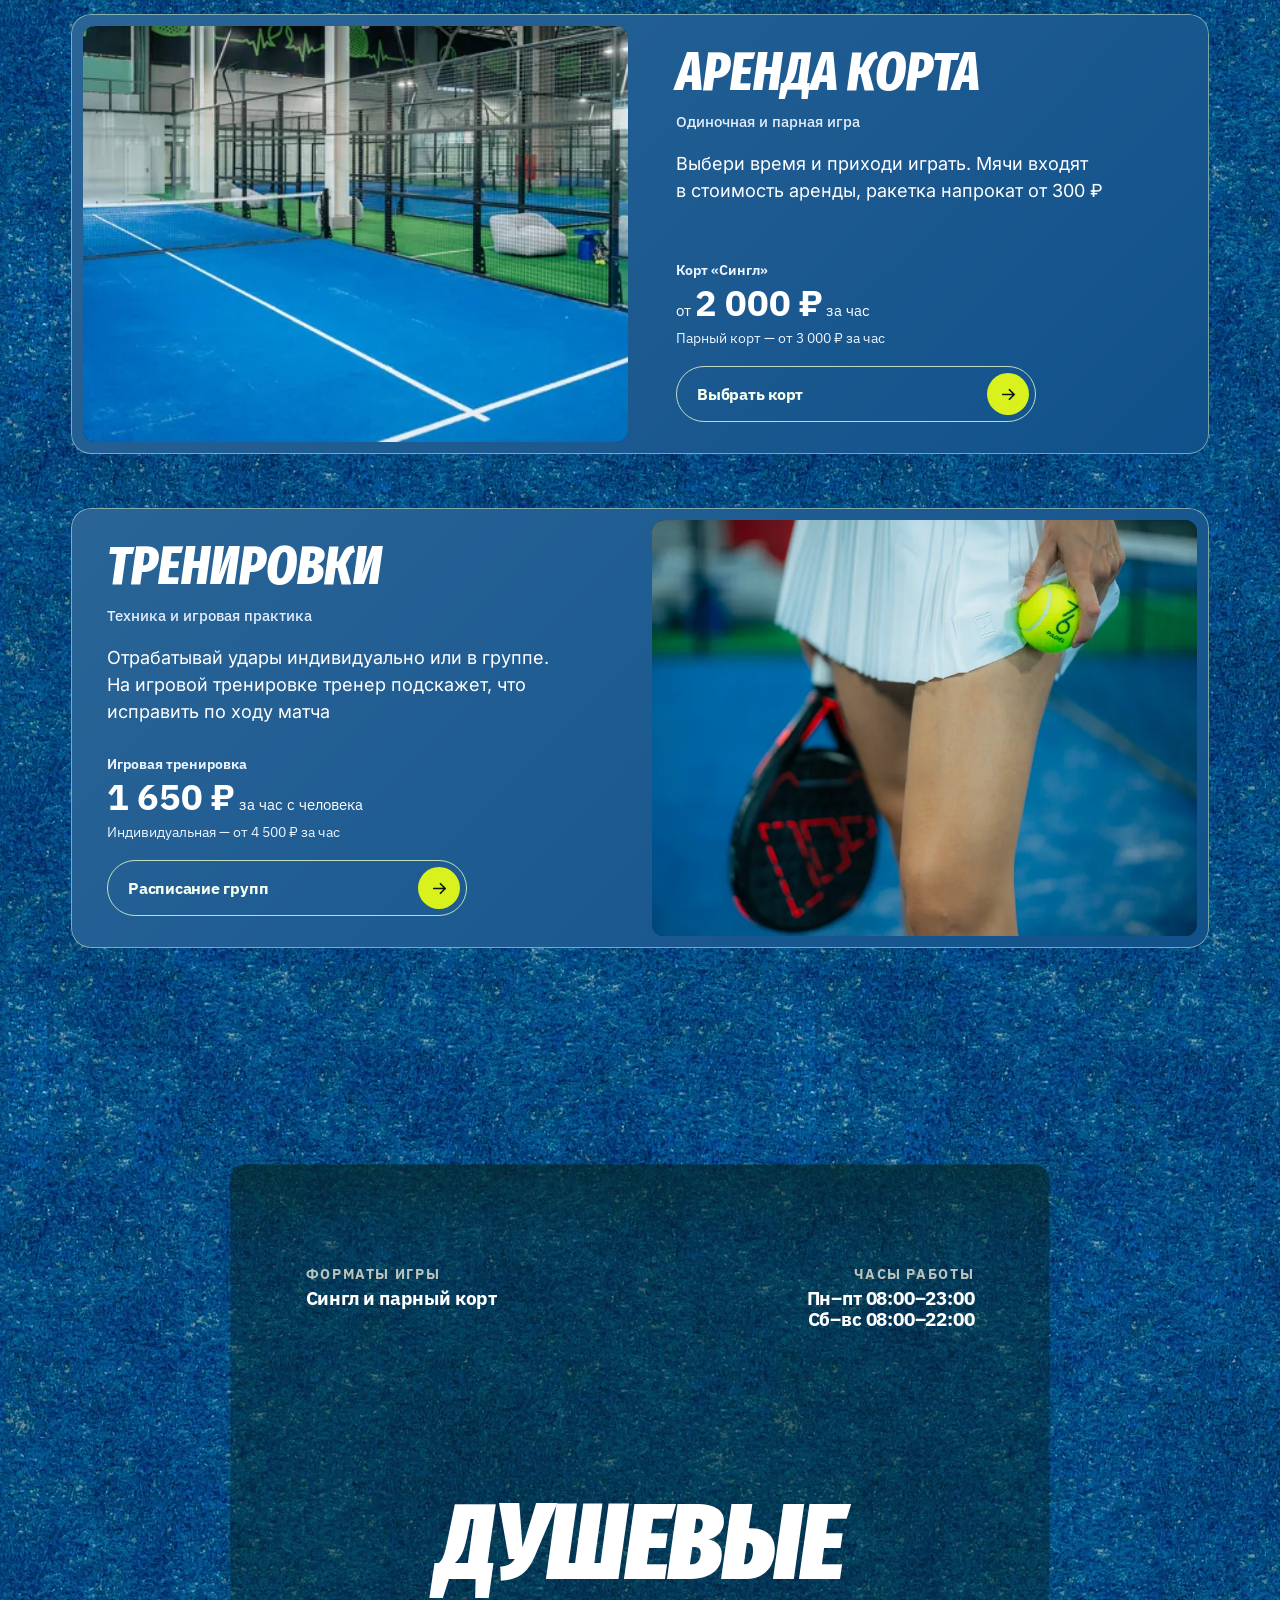
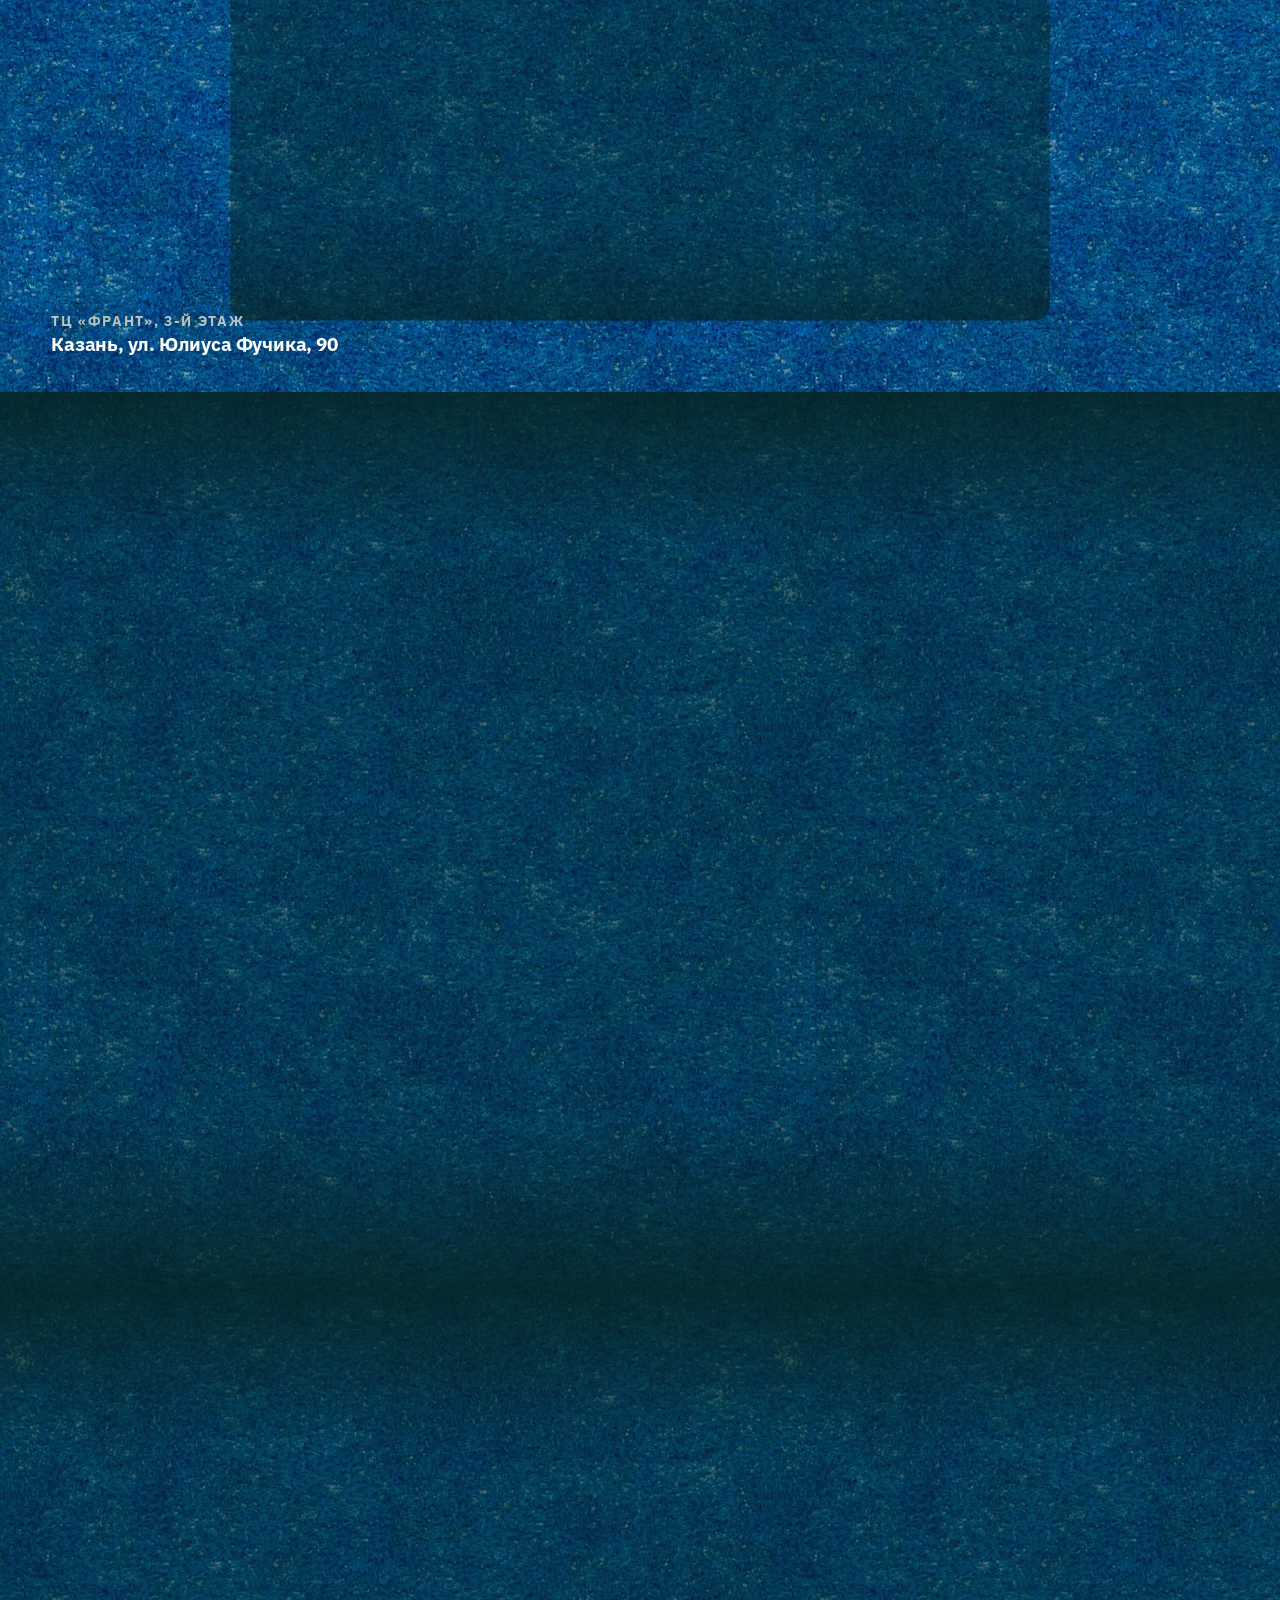
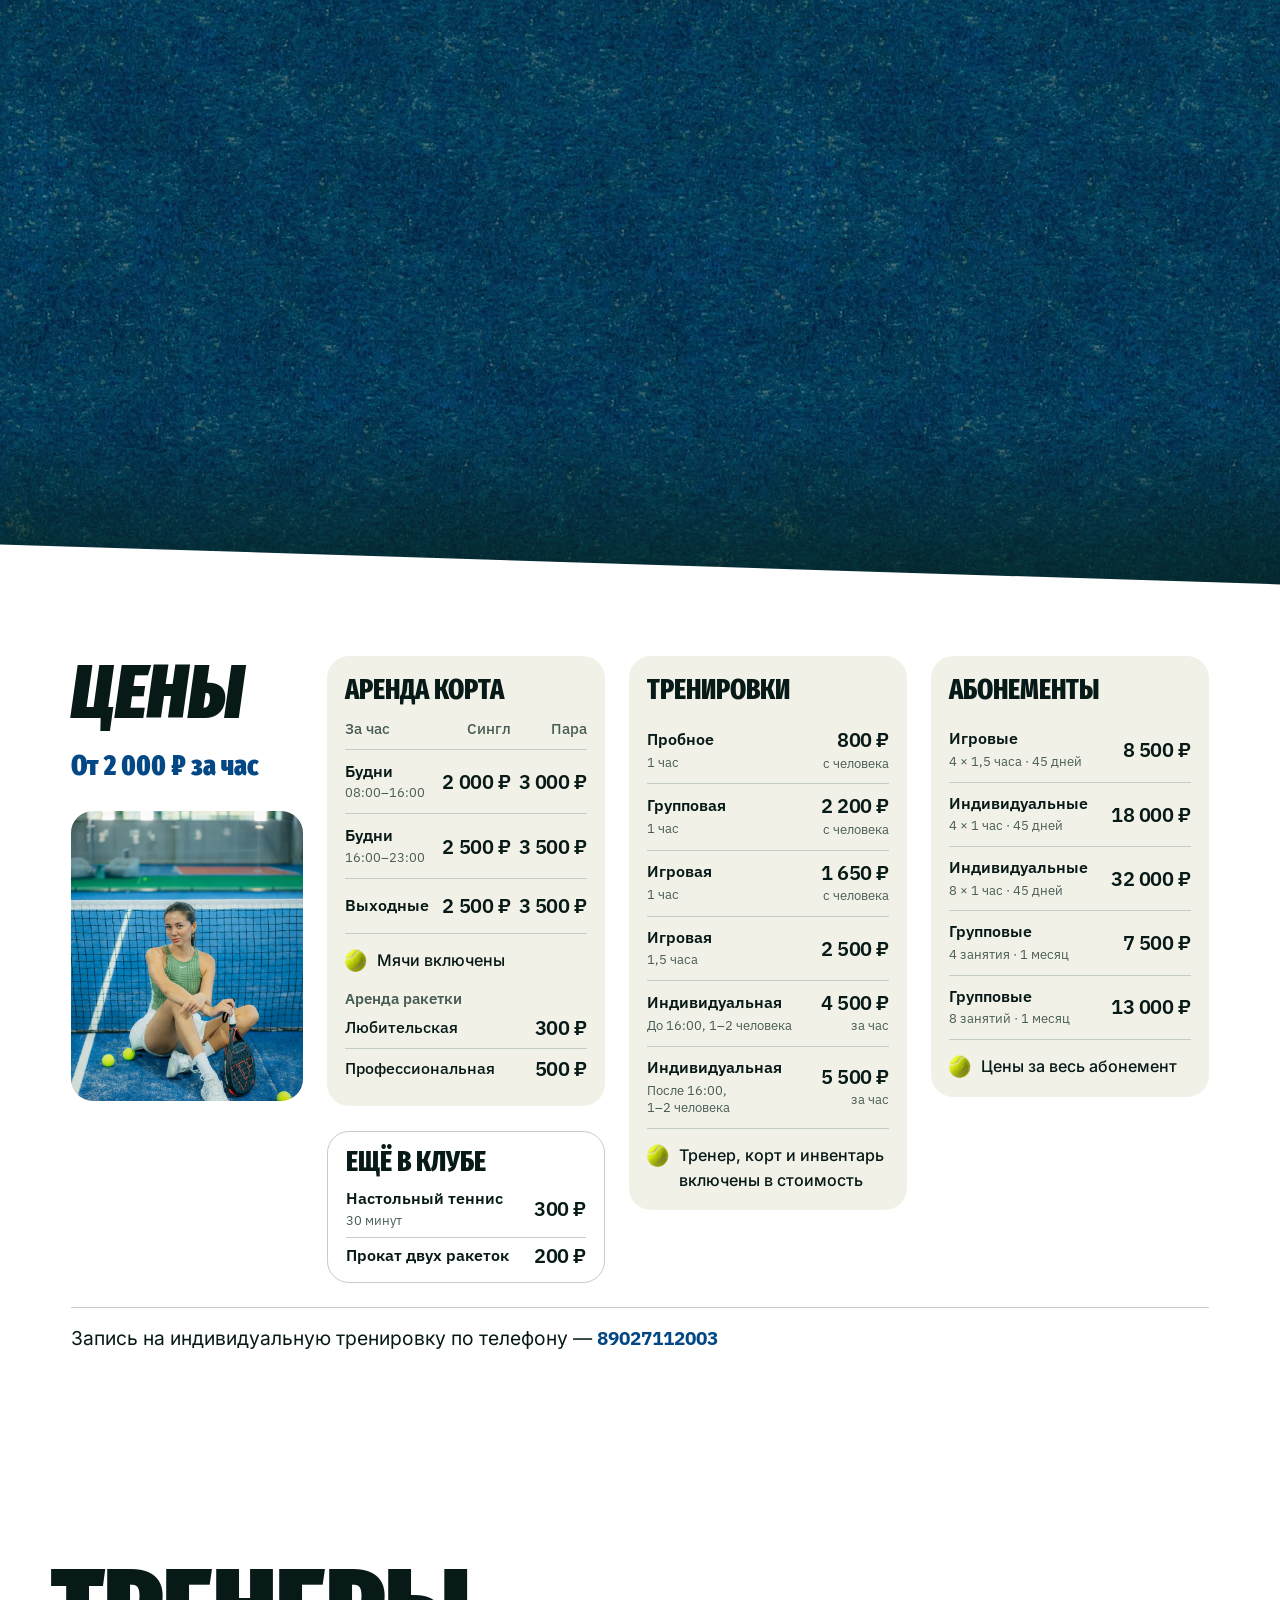
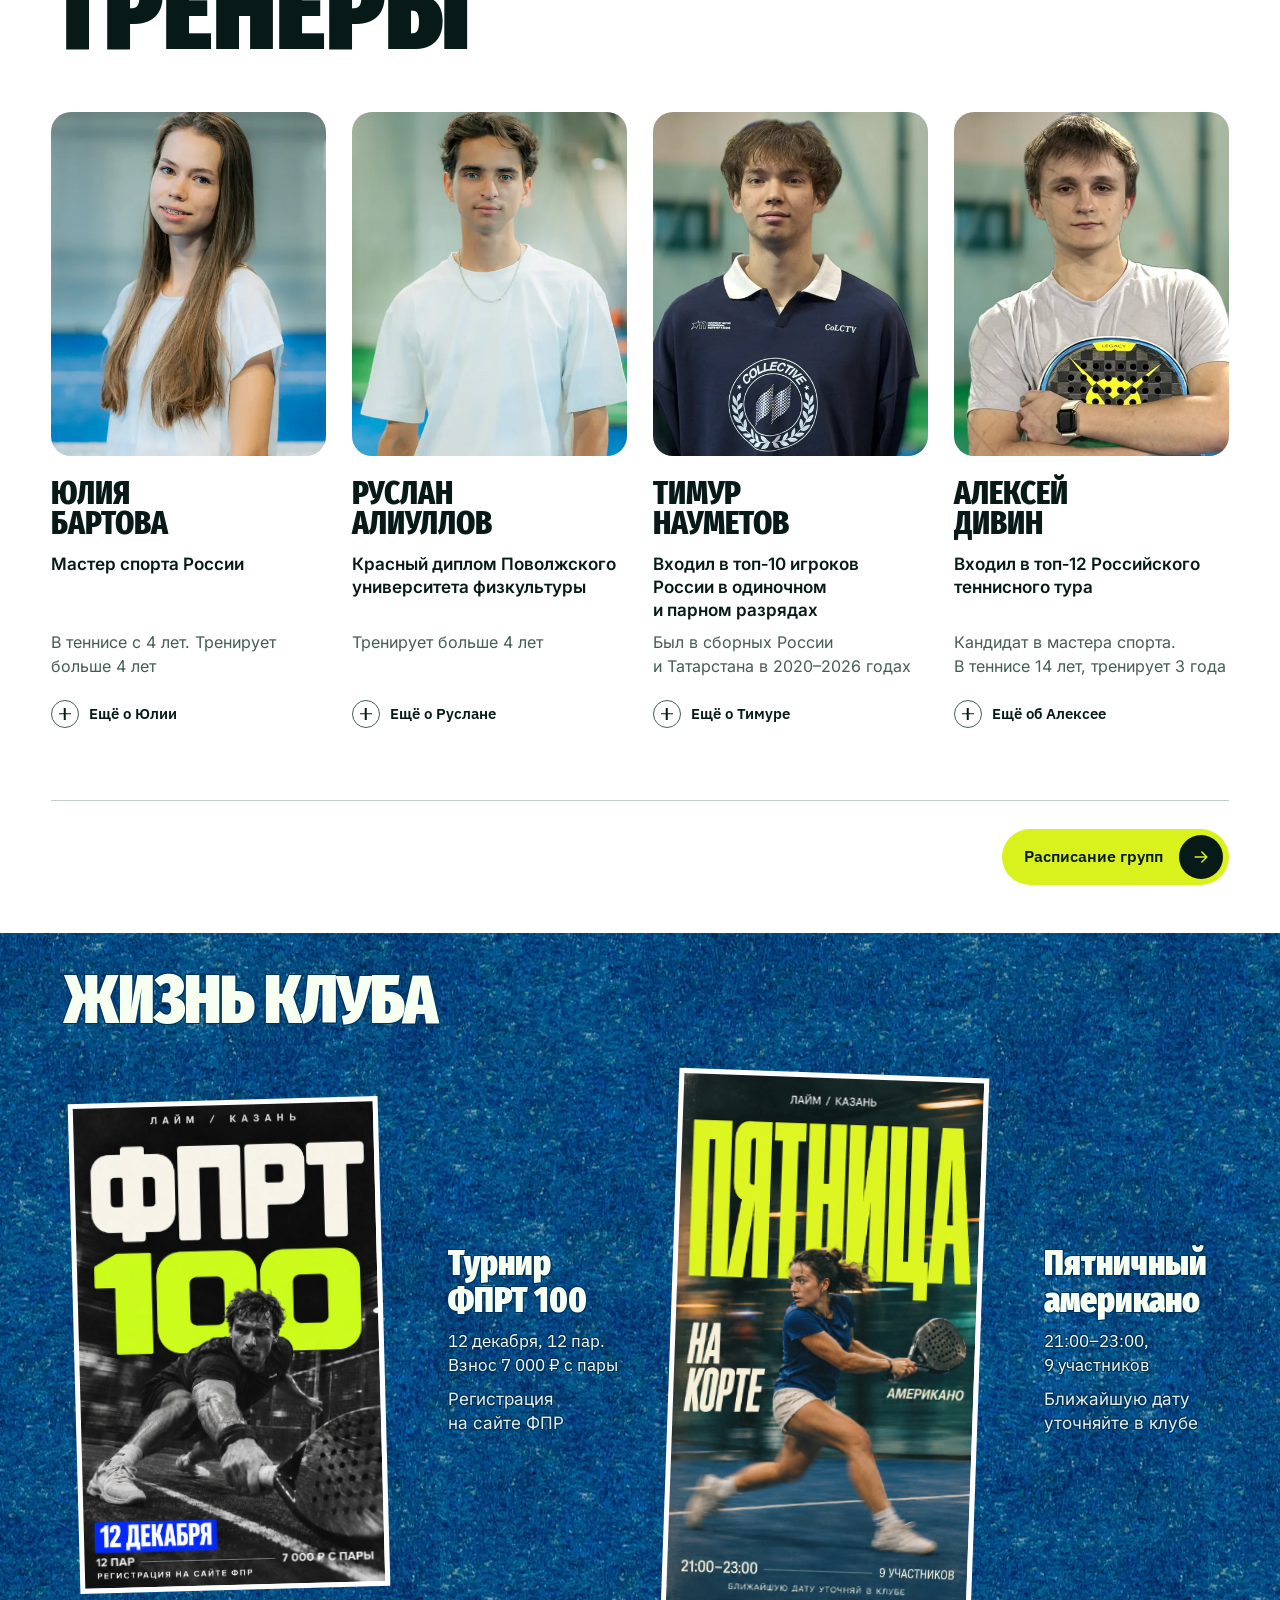
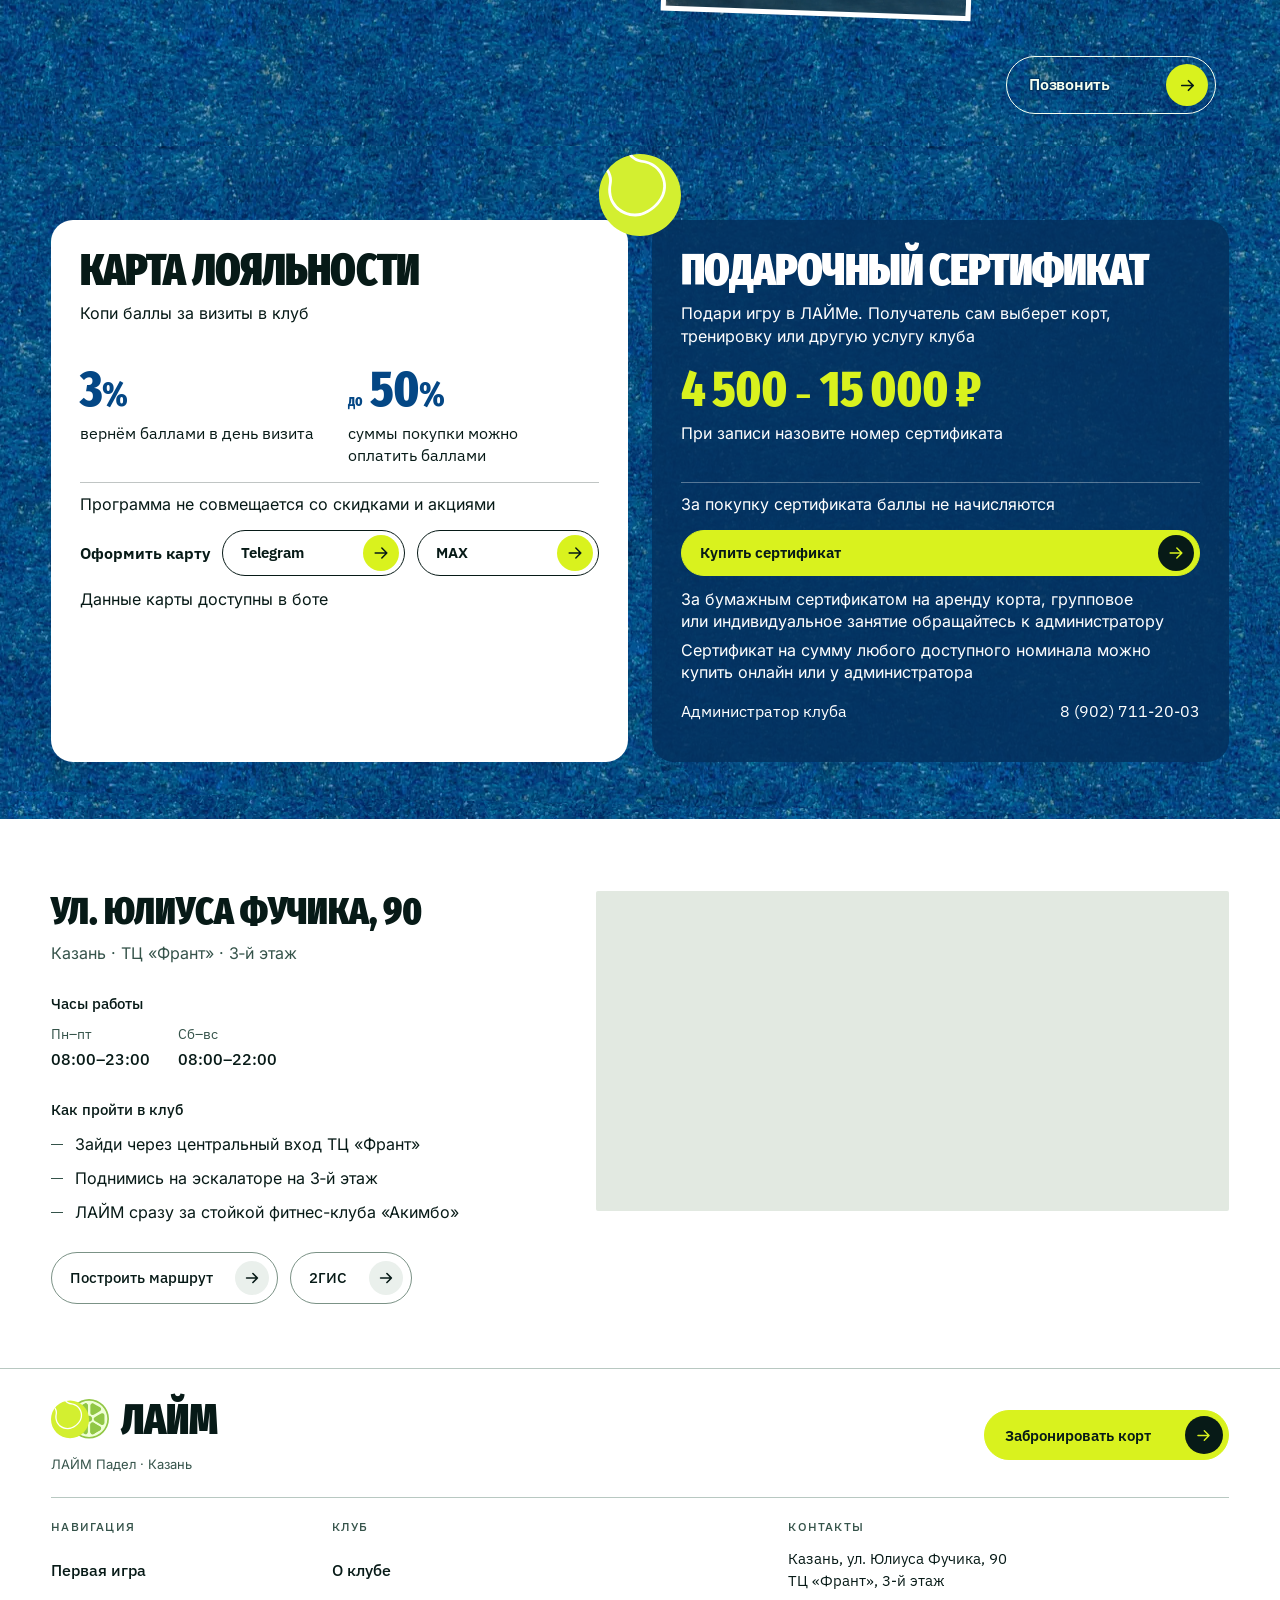
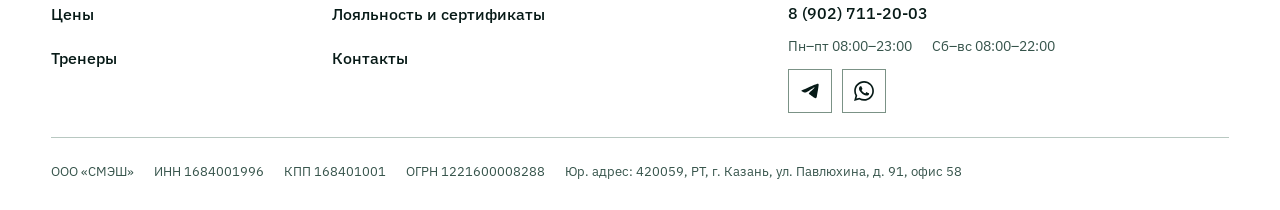
==== commit 35854556: "обновление сайта" ====
--- a/prototype/index.html
+++ b/prototype/index.html
@@ -38,15 +38,18 @@
 <body class="home-page page-flow-selected" data-scroll-mode="strong">
   <a class="skip-link" href="#top">К&nbsp;содержимому</a>
   <header class="site-header">
-    <a class="brand" href="#top" aria-label="ЛАЙМ Падел — наверх"><img src="../images/logo/lime-padel-logo-mark.svg" alt=""><span class="brand-word">ЛАЙМ</span></a>
-    <nav aria-label="Основное меню"><a href="first-game.html">Первая игра</a><a href="prices.html">Цены</a><a href="coaches.html">Тренеры</a><a href="events.html">События</a><a href="contacts.html">Контакты</a></nav>
+    <a class="brand" href="#top" aria-label="ЛАЙМ Падел — главная"><img src="../images/logo/lime-padel-logo-mark.svg" alt="" width="1000" height="720"><span class="brand-word">ЛАЙМ</span></a>
+    <nav class="site-header__nav" aria-label="Основное меню"><a href="first-game.html">Первая игра</a><a href="prices.html">Цены</a><a href="coaches.html">Тренеры</a><a href="contacts.html">Контакты</a></nav>
+    <div class="site-header__actions">
+      <a class="site-header__phone" href="tel:+79027112003">8&nbsp;(902)&nbsp;711-20-03</a>
+      <a class="site-header__book button" href="https://n1437757.yclients.ru/company/1301052/record-type?o=" data-button-motion>Забронировать<span class="site-header__book-icon" aria-hidden="true"><svg viewBox="0 0 20 20" fill="none" focusable="false"><path d="M4 10h12m-5-5 5 5-5 5" stroke="currentColor" stroke-width="1.8" stroke-linecap="round" stroke-linejoin="round"/></svg></span></a>
+    </div>
     <details class="mobile-menu">
       <summary data-button-motion>Меню <svg viewBox="0 0 20 20" width="18" height="18" fill="none" aria-hidden="true" focusable="false"><path d="M4 10h12M10 4v12" stroke="currentColor" stroke-width="1.8" stroke-linecap="round"/></svg></summary>
       <nav aria-label="Мобильное меню">
-        <a href="first-game.html">Первая игра</a><a href="prices.html">Цены</a>
-        <a href="coaches.html">Тренеры</a><a href="events.html">События</a>
-        <a href="contacts.html">Контакты</a>
-        <a class="mobile-menu__booking" href="https://n1437757.yclients.ru/company/1301052/record-type?o=">Записаться</a>
+        <a href="first-game.html">Первая игра</a><a href="prices.html">Цены</a><a href="coaches.html">Тренеры</a><a href="contacts.html">Контакты</a>
+        <a href="tel:+79027112003" aria-label="Позвонить в клуб">8&nbsp;(902)&nbsp;711-20-03</a>
+        <a class="mobile-menu__booking" href="https://n1437757.yclients.ru/company/1301052/record-type?o=">Забронировать<span class="site-header__book-icon" aria-hidden="true"><svg viewBox="0 0 20 20" fill="none" focusable="false"><path d="M4 10h12m-5-5 5 5-5 5" stroke="currentColor" stroke-width="1.8" stroke-linecap="round" stroke-linejoin="round"/></svg></span></a>
       </nav>
     </details>
   </header>
@@ -156,10 +159,6 @@
                 <picture class="scene__photo"><source media="(max-width: 800px)" srcset="assets/club-full-lounge-mobile.webp" width="1000" height="1780"><img src="assets/club-full-lounge-wide.webp" width="2000" height="1250" loading="lazy" alt="Кресла-мешки и столик рядом с кортом"></picture>
               </li>
               <li class="scene__frame scene__frame--caption">
-                <p class="scene__words">Раздевалки</p>
-                <picture class="scene__photo"><source media="(max-width: 800px)" srcset="assets/club-full-lockers-mobile.webp" width="1000" height="1780"><img src="assets/club-full-lockers-wide.webp" width="2000" height="1250" loading="lazy" alt="Раздевалка со шкафчиками и скамейками"></picture>
-              </li>
-              <li class="scene__frame scene__frame--caption">
                 <p class="scene__words">Душевые</p>
                 <picture class="scene__photo"><source media="(max-width: 800px)" srcset="assets/club-full-showers-mobile.webp" width="1000" height="1780"><img src="assets/club-full-showers-wide.webp" width="2000" height="1250" loading="lazy" alt="Душевые кабины, отделанные плиткой"></picture>
               </li>
@@ -361,10 +360,10 @@
     <h2 id="visit-title" class="visit__title">ул.&nbsp;Юлиуса Фучика, 90</h2>
     <div class="visit__facts"><p class="visit__location">Казань · ТЦ «Франт» · 3‑й&nbsp;этаж</p><h3 class="visit__hours-title">Часы работы</h3><dl class="visit__hours"><div><dt>Пн–пт</dt><dd>08:00–23:00</dd></div><div><dt>Сб–вс</dt><dd>08:00–22:00</dd></div></dl></div>
     <div class="visit__way"><h3>Как пройти в&nbsp;клуб</h3><ul class="visit__steps"><li>Зайди через центральный вход ТЦ&nbsp;«Франт»</li><li>Поднимись на&nbsp;эскалаторе на&nbsp;3‑й&nbsp;этаж</li><li>ЛАЙМ сразу за&nbsp;стойкой фитнес-клуба «Акимбо»</li></ul></div>
-    <div class="visit__routes" role="group" aria-label="Построить маршрут"><a class="visit__route" href="https://yandex.ru/maps/org/laym_padel/218710543140/?mode=routes&amp;rtext=~55.763469%2C49.233099&amp;ruri=~ymapsbm1%3A%2F%2Forg%3Foid%3D218710543140" target="_blank" rel="noopener" aria-label="Маршрут в Яндекс Картах, новая вкладка" data-button-motion>Яндекс Карты<span><svg viewBox="0 0 20 20" fill="none" width="18" height="18" aria-hidden="true" focusable="false"><path d="M4 10h12m-5-5 5 5-5 5" stroke="currentColor" stroke-width="1.8" stroke-linecap="round" stroke-linejoin="round"/></svg></span></a><a class="visit__route" href="https://2gis.ru/kazan/directions/points/%7C49.234002%2C55.763589%3B70000001102624666" target="_blank" rel="noopener" aria-label="Маршрут в 2ГИС, новая вкладка" data-button-motion>2ГИС<span><svg viewBox="0 0 20 20" fill="none" width="18" height="18" aria-hidden="true" focusable="false"><path d="M4 10h12m-5-5 5 5-5 5" stroke="currentColor" stroke-width="1.8" stroke-linecap="round" stroke-linejoin="round"/></svg></span></a></div>
+    <div class="visit__routes" role="group" aria-label="Клуб на картах"><a class="visit__route visit__route--directions" href="https://yandex.ru/maps/?mode=routes&amp;rtext=~55.763589%2C49.234002" target="_blank" rel="noopener" aria-label="Построить маршрут до ЛАЙМ Падел в Яндекс Картах, новая вкладка" data-button-motion>Построить маршрут<span><svg viewBox="0 0 20 20" fill="none" width="18" height="18" aria-hidden="true" focusable="false"><path d="M4 10h12m-5-5 5 5-5 5" stroke="currentColor" stroke-width="1.8" stroke-linecap="round" stroke-linejoin="round"/></svg></span></a><a class="visit__route" href="https://2gis.ru/kazan/search/%D0%BB%D0%B0%D0%B9%D0%BC%20%D0%BF%D0%B0%D0%B4%D0%B5%D0%BB/firm/70000001102624666/49.234002%2C55.763589" target="_blank" rel="noopener" aria-label="ЛАЙМ Падел в 2ГИС, новая вкладка" data-button-motion>2ГИС<span><svg viewBox="0 0 20 20" fill="none" width="18" height="18" aria-hidden="true" focusable="false"><path d="M4 10h12m-5-5 5 5-5 5" stroke="currentColor" stroke-width="1.8" stroke-linecap="round" stroke-linejoin="round"/></svg></span></a></div>
   </div>
   <div class="visit__map" data-map-shell>
-    <iframe data-map-src="https://makemap.2gis.ru/widget?data=[base64]" title="ЛАЙМ Падел на карте 2ГИС" loading="lazy" allowfullscreen referrerpolicy="strict-origin-when-cross-origin" tabindex="0"></iframe>
+    <iframe data-map-src="https://yandex.ru/map-widget/v1/?oid=218710543140&amp;ol=biz&amp;z=17" title="ЛАЙМ Падел на Яндекс Картах" loading="lazy" allowfullscreen referrerpolicy="strict-origin-when-cross-origin" tabindex="0"></iframe>
     <div class="visit__map-state"><p class="visit__map-status" role="status">Загружаем карту…</p></div>
     <noscript><p class="visit__map-noscript">ЛАЙМ Падел · Юлиуса Фучика, 90</p></noscript>
   </div>
--- a/prototype/typography.css
+++ b/prototype/typography.css
@@ -8,15 +8,19 @@
   src: url('assets/fonts/ibm-plex-sans-cyrillic-latin.woff2') format('woff2');
 }
 
-/* Типографика ЛАЙМа — вариант D1, выбран владельцем 11 ноября 2026 (стенд work/type-lab/#d1).
-   Две семьи:
-   --font-display — Fira Sans Extra Condensed: заголовки, крупные числа, название билета;
-                    акцентное слово (em в заголовках, «ИГРАЕМ?») — тот же шрифт курсивом 900.
-   --font-text    — IBM Plex Sans: выбран владельцем 15.11.2026 вместо Golos Text.
-   Локальный variable WOFF2, настоящие веса до 700, включая 650. */
+@font-face {
+  font-family: Inter;
+  font-style: normal;
+  font-weight: 400 700;
+  font-display: swap;
+  src: url('assets/fonts/inter-cyrillic-latin.woff2') format('woff2');
+}
+
+/* Роли шрифтов утверждены 22.11.2026. Подробности в TYPOGRAPHY.md. */
 :root {
   --font-display: 'Fira Sans Extra Condensed', 'Arial Narrow', sans-serif;
   --font-text: 'IBM Plex Sans', Arial, sans-serif;
+  --font-prose: Inter, var(--font-text);
   --text-body-size: 1.0625rem;
   --text-detail-size: .875rem;
   --text-control-size: .9375rem;
@@ -133,9 +137,38 @@
 .section-lead,
 .large-copy,
 .club-copy > p:not(.eyebrow),
+.sub-hero > p:not(.eyebrow),
+.booking > p:not(.eyebrow),
+.sub-booking > p:not(.eyebrow),
+.sub-section > p:not(.eyebrow),
+.coach-grid p,
+.contact-grid p,
+.offer-grid p,
+.empty-state p,
+.steps p,
+.faq p,
+.path-what,
+.first-game-hero__intro,
+.first-game-steps__text p,
+.coaches__fact,
+.coaches__exp,
+.coaches__back ul,
+.club-life__note,
+.benefits__lead,
+.benefits__redeem,
+.benefits__terms,
+.benefits__details p:not(.benefits__contact),
+.prices__plus,
+.prices__booking {
+  font-family: var(--font-prose);
+}
+
+.hero-description,
+.section-lead,
+.large-copy,
+.club-copy > p:not(.eyebrow),
 .sub-hero p:not(.eyebrow),
 .booking > p:not(.eyebrow) {
-  font-family: var(--font-text);
   font-weight: 500;
   letter-spacing: 0;
 }
@@ -171,6 +204,9 @@
   font-weight: 700;
   letter-spacing: .02em;
 }
+
+.contact-grid p a,
+.prices__booking a { font-family: var(--font-text); }
 
 .brand-word {
   font-family: var(--font-display);
--- a/prototype/hero-actions.css
+++ b/prototype/hero-actions.css
@@ -170,6 +170,19 @@
   }
 }
 
+@font-face {
+  font-family: 'Fira Sans Extra Condensed Hero';
+  font-style: italic;
+  font-weight: 700;
+  font-display: swap;
+  src: url('assets/fonts/firasansextracondensed-italic-700.woff2') format('woff2');
+}
+
+.home-page .hero h1.hero-title-friends {
+  font-family: 'Fira Sans Extra Condensed Hero', var(--font-display);
+  font-weight: 700;
+}
+
 /* Заголовок «ЛАЙМ ПАДЕЛ»: первое слово — лаймовым (решение владельца 12.11.2026).
    styles.css красит строки заголовка в белый, поэтому цвет задан здесь явно. */
 .hero h1.hero-title-friends .hero-title-lime {
--- a/prototype/club.css
+++ b/prototype/club.css
@@ -162,7 +162,7 @@
 }
 
 /* ---------- сцена ----------
-   Без «лага»: фото не двигает скрипт. Четыре кадра во весь экран стоят в обычном потоке
+   Без «лага»: фото не двигает скрипт. Кадры во весь экран стоят в обычном потоке
    и едут вместе со страницей (как лента TWICE, но силами браузера), а закреплён только
    прозрачный слой с заголовками, фактами и маршрутом. Скрипт лишь переключает заголовок
    (IntersectionObserver по линии середины экрана) и гасит нижние углы у белого стыка. */
--- a/prototype/site-navigation.css
+++ b/prototype/site-navigation.css
@@ -1,96 +1,76 @@
-/* Навигация главной: native details работает и без JavaScript. */
+/* Общая шапка: логотип — меню по центру — телефон и бронирование. */
 .skip-link {
-  position: fixed;
-  z-index: 100;
-  top: 12px;
-  left: 4vw;
-  padding: 14px 20px;
-  border-radius: 8px;
-  background: var(--lime);
-  color: var(--ink);
-  font-weight: 700;
+  position: fixed; z-index: 100; top: 12px; left: 4vw;
+  padding: 14px 20px; border-radius: 8px;
+  background: var(--lime); color: var(--ink); font-weight: 700;
   transform: translateY(-180%);
 }
 .skip-link:focus { transform: none; }
+.site-header {
+  display: grid; grid-template-columns: minmax(0, 1fr) auto minmax(0, 1fr);
+  align-items: center; column-gap: clamp(20px, 2vw, 32px); padding-inline: 4vw;
+}
+.site-header > .brand { grid-column: 1; grid-row: 1; justify-self: start; min-height: 44px; }
+.site-header > nav.site-header__nav {
+  display: flex; grid-column: 2; grid-row: 1; justify-content: center; align-items: center;
+  margin: 0; padding: 0; gap: clamp(14px, 1.4vw, 24px);
+  font: 600 13px/1.3 var(--font-text); letter-spacing: .01em;
+}
+.site-header > nav.site-header__nav a { display: flex; align-items: center; min-height: 44px; }
+.site-header__actions { grid-column: 3; grid-row: 1; justify-self: end; display: flex; align-items: center; gap: 16px; white-space: nowrap; }
+.site-header__phone { display: inline-flex; align-items: center; min-height: 44px; font: 500 14px/1.2 var(--font-text); }
+.site-header .site-header__book {
+  display: inline-flex; align-items: center; justify-content: space-between; gap: 14px;
+  min-height: 44px; padding: 5px 6px 5px 16px; border: 1px solid var(--lime);
+  border-radius: 999px; background: var(--lime); color: var(--ink);
+  font: 600 14px/1.2 var(--font-text); letter-spacing: 0; text-transform: none;
+}
+.site-header__book-icon {
+  display: grid; place-items: center; flex: none;
+  width: 32px; height: 32px; border-radius: 50%;
+  background: var(--ink); color: var(--lime);
+}
+.site-header__book-icon svg { display: block; width: 19px; height: 19px; }
+body .site-header :is(a, summary):focus-visible { outline: 3px solid #fff; outline-offset: 4px; }
+.site-header a[aria-current="page"] { text-decoration: underline; text-decoration-color: var(--lime); text-underline-offset: .35em; }
 .mobile-menu { display: none; }
-
-.home-page .site-header {
-  position: fixed;
-  inset: 0 0 auto;
-  z-index: 40;
-  background: linear-gradient(
-    to bottom,
-    rgba(6, 36, 31, .72),
-    rgba(6, 36, 31, .70) 77%,
-    rgba(6, 36, 31, 0)
-  );
-  color: #fff;
-  transform: none;
-  transition: none;
+:is(.home-page, .first-game-page) .site-header {
+  position: fixed; inset: 0 0 auto; z-index: 40;
+  background: linear-gradient(to bottom, rgba(6,36,31,.72), rgba(6,36,31,.70) 77%, rgba(6,36,31,0));
+  color: #fff; transform: none; transition: none;
 }
-
-/* Always visible, including before scripts start and under reduced motion. */
-html:has(body.home-page) { scroll-padding-top: 98px; }
-@media (prefers-reduced-motion: reduce) {
-  .home-page .site-header { transition: none; animation: none; }
-}
-
-@media (max-width: 800px) {
-  html:has(body.home-page) { scroll-padding-top: 84px; }
-  .home-page .site-header { justify-content: space-between; }
-  .mobile-menu { display: block; }
+html:has(body:is(.home-page, .first-game-page)) { scroll-padding-top: 98px; }
+@media (max-width: 1199px) {
+  .site-header { grid-template-columns: auto minmax(0, 1fr) auto; gap: 20px; }
+  .site-header > nav.site-header__nav { display: none; }
+  .site-header__actions { grid-column: 2; }
+  .mobile-menu { display: block; grid-column: 3; grid-row: 1; justify-self: end; }
   .mobile-menu summary {
-    display: flex;
-    align-items: center;
-    justify-content: center;
-    gap: 12px;
-    min-height: 44px;
-    padding: 8px 16px;
-    border: 1px solid #e2f7c7;
-    border-radius: 999px;
-    color: #fff;
-    font-size: .9375rem;
-    font-weight: 600;
-    cursor: pointer;
-    list-style: none;
+    display: flex; align-items: center; justify-content: center; gap: 12px;
+    min-height: 44px; padding: 8px 16px; border: 1px solid #e2f7c7; border-radius: 999px;
+    color: #fff; font-size: .9375rem; font-weight: 600; cursor: pointer; list-style: none;
   }
   .mobile-menu summary::-webkit-details-marker { display: none; }
   .mobile-menu summary svg { flex: none; }
   .mobile-menu[open] summary svg { transform: rotate(45deg); }
-  .mobile-menu summary:focus-visible { outline: 3px solid #ff6b00; outline-offset: 4px; }
-  .home-page .mobile-menu nav {
-    position: absolute;
-    z-index: 30;
-    top: 72px;
-    left: 5vw;
-    right: 5vw;
-    display: grid;
-    gap: 0;
-    max-height: calc(100svh - 96px);
-    overflow-y: auto;
-    overscroll-behavior: contain;
-    margin: 0;
-    padding: 12px 20px;
-    border: 1px solid #91c745;
-    border-radius: 16px;
-    background: #06241f;
-    font-size: 1rem;
-    font-weight: 500;
-    text-transform: none;
-    letter-spacing: 0;
+  .site-header .mobile-menu nav {
+    position: absolute; z-index: 30; top: calc(100% + 4px); left: 4vw; right: 4vw;
+    display: grid; gap: 0; max-height: calc(100svh - 104px); overflow-y: auto; overscroll-behavior: contain;
+    margin: 0; padding: 12px 20px; border: 1px solid #91c745; border-radius: 16px; background: #06241f;
+    font: 500 16px/1.4 var(--font-text); text-transform: none; letter-spacing: 0;
   }
-  .mobile-menu nav a {
-    display: flex;
-    align-items: center;
-    min-height: 48px;
-    padding: 10px 4px;
-  }
+  .mobile-menu nav a { display: flex; align-items: center; min-height: 48px; padding: 10px 4px; }
   .mobile-menu nav a + a { border-top: 1px solid #315449; }
-  .mobile-menu nav .mobile-menu__booking { color: var(--lime); font-weight: 700; }
-
+  .mobile-menu nav .mobile-menu__booking { justify-content: space-between; gap: 14px; color: var(--lime); font-weight: 700; }
 }
-
-@media (min-width: 801px) {
-  .home-page .site-header nav { font-size: .875rem; }
-  .home-page .site-header > nav a { display: flex; align-items: center; min-height: 44px; }
+@media (max-width: 740px) {
+  .site-header { padding-inline: 5vw; }
+  .site-header__actions { display: none; }
+  .site-header .mobile-menu nav { left: 5vw; right: 5vw; }
 }
+@media (max-width: 800px) {
+  html:has(body:is(.home-page, .first-game-page)) { scroll-padding-top: 84px; }
+}
+@media (prefers-reduced-motion: reduce) {
+  :is(.home-page, .first-game-page) .site-header { transition: none; animation: none; }
+}
--- a/prototype/prices.css
+++ b/prototype/prices.css
@@ -77,7 +77,7 @@
 /* Фактурный мяч из блока пробного занятия; прозрачные поля изображения учтены в размере и позиции. */
 .prices__plus::before { content: ""; position: absolute; left: -3px; top: -1px; width: 28px; height: 28px; background: url("assets/trial-ball.webp") center / contain no-repeat; }
 .prices__booking { grid-column: 1 / -1; border-top: 1px solid var(--prices-line); padding-top: 16px; font-size: clamp(16px, 1.5vw, 20px); text-wrap: pretty; }
-#prices .prices__booking a { color: #044785; text-decoration: underline; text-underline-offset: .17em; white-space: nowrap; }
+#prices .prices__booking a { color: #044785; text-decoration: none; white-space: nowrap; }
 #prices .prices__train .prices__actions { padding-top: 18px; }
 
 /* Ноутбуки */
--- a/prototype/page-flow.css
+++ b/prototype/page-flow.css
@@ -1,4 +1,4 @@
-/* Выбор владельца 14.11.2026: раскрытие клуба до краёв, остальные стыки — срез корта.
+/* Выбор владельца: раскрытие клуба до краёв (14.11.2026), ровный край Hero (23.11.2026).
    Подключается последним; действует только на главной с page-flow-selected. */
 .home-page.page-flow-selected { --frame-edge: 0px; --frame-radius: 0px; --flow-cut: 40px; --flow-air: var(--section-air,112px); }
 .home-page.page-flow-selected main {
@@ -12,10 +12,10 @@
 .home-page.page-flow-selected .scene__photos picture:first-child::before,
 .home-page.page-flow-selected .scene__photos picture:last-child::before { content: none; }
 .home-page.page-flow-selected .hero {
-  clip-path: polygon(0 0,100% 0,100% 100%,0 calc(100% - var(--flow-cut)));
+  clip-path: none;
 }
-/* Нижнее поле учитывает высоту среза и оставляет 40px для кнопки и её фокуса.
-   На низком окне Hero растёт по содержимому, поэтому срез не догоняет кнопку. */
+/* Поле выбранной композиции Hero сохранено после снятия среза:
+   расположение содержимого и запас для кнопки с фокусом не меняются. */
 @media (min-width: 801px) {
   .home-page.page-flow-selected .hero-main { padding-bottom: calc(var(--flow-cut) + 40px); }
 }
--- a/prototype/loyalty-gift.css
+++ b/prototype/loyalty-gift.css
@@ -57,17 +57,17 @@
 #loyalty-gift .benefits__gift .benefits__actions { grid-template-rows: auto; align-content: end; }
 #loyalty-gift .benefits__action-label { margin: 0; font-size: 16px; font-weight: 650; line-height: 24px; }
 #loyalty-gift .benefits__actions > .benefits__button { width: 100%; }
-#loyalty-gift .benefits__bots { display: grid; grid-row: 2; grid-template-columns: repeat(2,minmax(0,1fr)); gap: 12px; }
-#loyalty-gift .benefits__button { display: inline-flex; align-items: center; justify-content: space-between; min-height: 46px; gap: 10px; padding: 4px 5px 4px 18px; border: 1px solid currentColor; border-radius: 28px; font-size: 15px; line-height: 1.3; font-weight: 650; }
+:is(#loyalty-gift, .contact-page__contact) .benefits__bots { display: grid; grid-row: 2; grid-template-columns: repeat(2,minmax(0,1fr)); gap: 12px; }
+:is(#loyalty-gift, .contact-page__contact) .benefits__button { display: inline-flex; align-items: center; justify-content: space-between; min-height: 46px; gap: 10px; padding: 4px 5px 4px 18px; border: 1px solid currentColor; border-radius: 28px; font-size: 15px; line-height: 1.3; font-weight: 650; }
 #loyalty-gift .benefits__button--fill { color: #071a17; background: #d9f21e; border-color: #d9f21e; }
-#loyalty-gift .benefits__button-icon { display: grid; place-items: center; width: 36px; height: 36px; flex: 0 0 36px; border-radius: 50%; background: #d9f21e; color: #071a17; overflow: hidden; transition: transform 180ms var(--scene-ease); }
+:is(#loyalty-gift, .contact-page__contact) .benefits__button-icon { display: grid; place-items: center; width: 36px; height: 36px; flex: 0 0 36px; border-radius: 50%; background: #d9f21e; color: #071a17; overflow: hidden; transition: transform 180ms var(--scene-ease); }
 #loyalty-gift .benefits__button--fill .benefits__button-icon { background: #071a17; color: #d9f21e; }
-#loyalty-gift .benefits__button svg { flex-shrink: 0; transition: transform 240ms var(--scene-ease); }
+:is(#loyalty-gift, .contact-page__contact) .benefits__button svg { flex-shrink: 0; transition: transform 240ms var(--scene-ease); }
 #loyalty-gift .benefits__details { margin-top: 12px; font-size: 16px; line-height: 1.4; }
 #loyalty-gift :is(.benefits__lead, .benefits__stats dd, .benefits__redeem, .benefits__terms, .benefits__details p) { text-wrap: pretty; }
 #loyalty-gift .benefits__details p + p { margin-top: 6px; }
 #loyalty-gift .benefits__contact { display: flex; flex-wrap: wrap; align-items: center; justify-content: space-between; column-gap: 16px; row-gap: 0; }
-#loyalty-gift .benefits__contact a { display: inline-flex; align-items: center; min-height: 44px; white-space: nowrap; text-decoration: underline; text-underline-offset: .2em; }
+#loyalty-gift .benefits__contact a { display: inline-flex; align-items: center; min-height: 44px; white-space: nowrap; text-decoration: none; }
 #loyalty-gift a:focus-visible { outline: 3px solid #044785; outline-offset: 4px; }
 #loyalty-gift .benefits__gift a:focus-visible { outline-color: #d9f21e; }
 #loyalty-gift ::selection { color: #071a17; background: #d9f21e; }
@@ -87,8 +87,8 @@
 #loyalty-gift .benefits__button:active .benefits__button-icon, #loyalty-gift .benefits__button.is-pressed .benefits__button-icon { transform: scale(.9); }
 #loyalty-gift .benefits__contact a:focus-visible { text-decoration-thickness: 2px; }
 @media (hover:hover) {
-  #loyalty-gift .benefits__button { transition: background-color .15s,color .15s; }
-  #loyalty-gift .benefits__button--line:hover { background: #efffd6; }
+  :is(#loyalty-gift, .contact-page__contact) .benefits__button { transition: background-color .15s,color .15s; }
+  :is(#loyalty-gift, .contact-page__contact) .benefits__button--line:hover { background: #efffd6; }
   #loyalty-gift .benefits__button--fill:hover { background: #efffd6; border-color: #efffd6; color: #071a17; }
 }
 @media (hover:hover) and (pointer:fine) {
@@ -115,10 +115,10 @@
 @media (max-width:480px) {
   #loyalty-gift .benefits__stats { gap: 10px; }
   #loyalty-gift .benefits__amount { gap: 8px; }
-  #loyalty-gift .benefits__bots { gap: 10px; }
-  #loyalty-gift .benefits__button { padding-left: 12px; font-size: 15px; gap: 8px; }
+  :is(#loyalty-gift, .contact-page__contact) .benefits__bots { gap: 10px; }
+  :is(#loyalty-gift, .contact-page__contact) .benefits__button { padding-left: 12px; font-size: 15px; gap: 8px; }
 }
-@media (max-width:350px) { #loyalty-gift .benefits__offer { padding-inline: 16px; } #loyalty-gift .benefits__bots { grid-template-columns: minmax(0,1fr); } }
+@media (max-width:350px) { #loyalty-gift .benefits__offer { padding-inline: 16px; } :is(#loyalty-gift, .contact-page__contact) .benefits__bots { grid-template-columns: minmax(0,1fr); } }
 @media (prefers-reduced-motion:reduce) {
   #loyalty-gift * { animation: none !important; transition: none !important; }
   #loyalty-gift .scene-label-front, #loyalty-gift .scene-label-back, #loyalty-gift .benefits__button-icon, #loyalty-gift .benefits__button-icon svg { transform: none !important; }
--- a/prototype/contacts.css
+++ b/prototype/contacts.css
@@ -5,21 +5,22 @@
 .visit h2,.visit h3,.visit p,.visit dl,.visit dd{margin:0}
 .visit__copy{min-width:0}
 .visit__title{font:900 clamp(2.25rem,3vw,3rem)/1.06 'Fira Contacts',var(--font-display);letter-spacing:0;text-transform:uppercase;text-wrap:balance}
-.visit__location{margin-top:10px!important;font:400 16px/1.5 var(--font-text);color:var(--contact-secondary)}
+.visit__location{margin-top:10px!important;font:400 16px/1.5 var(--font-prose);color:var(--contact-secondary)}
 .visit__hours-title{font:500 15px/1.4 var(--font-text);letter-spacing:0;margin-top:28px!important}
 .visit__hours{display:flex;gap:28px;margin-top:10px!important;font:400 16px/1.5 var(--font-text);font-variant-numeric:tabular-nums}
 .visit__hours dt{color:var(--contact-secondary);font-size:14px;margin-bottom:2px}
 .visit__hours dd{font-weight:500;white-space:nowrap}
 .visit__way{margin-top:28px;max-width:520px}
 .visit__way h3{font:500 15px/1.4 var(--font-text);letter-spacing:0;text-transform:none;margin-bottom:12px}
-.visit__steps{list-style:none;margin:0;padding:0;display:grid;gap:10px;font:400 16px/1.5 var(--font-text)}
+.visit__steps{list-style:none;margin:0;padding:0;display:grid;gap:10px;font:400 16px/1.5 var(--font-prose)}
 .visit__steps li{position:relative;padding-left:24px}
 .visit__steps li::before{content:'';position:absolute;left:0;top:.72em;width:12px;height:1px;background:var(--contact-secondary)}
 .visit__routes{display:flex;flex-wrap:wrap;gap:12px;margin-top:28px}
 .visit__route{display:inline-flex;align-items:center;justify-content:space-between;gap:22px;min-height:52px;padding:6px 8px 6px 18px;border:1px solid #7b9286;border-radius:99px;background:#fff;color:var(--contact-ink);font:500 15px/1.3 var(--font-text);text-decoration:none;white-space:nowrap}
 .visit__route>span{display:grid;place-items:center;width:34px;height:34px;flex:none;border-radius:50%;background:#eaf0ec;color:#071a17}
 .visit__route svg{width:18px;height:18px}
-.visit__map{position:relative;min-width:0;width:100%;height:clamp(400px,30vw,500px);background:#e2e9e1;border-radius:2px;overflow:visible;isolation:isolate}
+.visit__route--directions{white-space:normal}
+.visit__map{position:relative;min-width:0;width:100%;height:clamp(320px,25vw,400px);background:#e2e9e1;border-radius:2px;overflow:visible;isolation:isolate}
 .visit__map iframe{position:absolute;inset:0;width:100%;height:100%;border:0;background:transparent}
 .visit__map-state{position:absolute;inset:0;display:flex;align-items:center;justify-content:center;padding:28px;background:#e2e9e1;text-align:center;pointer-events:none;transition:opacity .2s}
 .visit__map-status{font:400 16px/1.5 var(--font-text);color:#254b3d;max-width:32ch}
@@ -37,7 +38,7 @@
  .visit__hours-title,.visit__way{margin-top:24px!important}
  .visit__routes{display:grid;grid-template-columns:minmax(0,1.2fr) minmax(0,1fr);gap:10px;margin-top:24px}
  .visit__route{min-width:0;padding-left:14px;gap:8px;font-size:14px}
- .visit__map{height:360px}
+ .visit__map{height:320px}
 }
 @media(max-width:359px){.visit__routes{grid-template-columns:minmax(0,1fr)}.visit__hours{gap:20px}}
 @media(prefers-reduced-motion:reduce){.visit *{transition:none;animation:none;scroll-behavior:auto}}
--- a/prototype/footer.css
+++ b/prototype/footer.css
@@ -9,7 +9,7 @@
 .site-footer .site-footer__brand{display:inline-flex;align-items:center;gap:12px;min-height:44px;width:fit-content}
 .site-footer .site-footer__brand img{display:block;width:58px;height:42px;object-fit:contain;margin:0;flex:none}
 .site-footer .site-footer__name{font:900 43px/1 'Fira Footer',var(--font-display);letter-spacing:0;color:#071a17}
-.site-footer .site-footer__description{margin:6px 0 0;font:400 13px/1.4 var(--font-text);color:#35534a}
+.site-footer .site-footer__description{margin:6px 0 0;font:400 13px/1.4 var(--font-prose);color:#35534a}
 .site-footer .site-footer__booking{margin:0;display:flex}
 .site-footer .site-footer__book{display:inline-flex;align-items:center;justify-content:space-between;gap:34px;min-height:50px;padding:5px 5px 5px 20px;border:1px solid var(--lime);border-radius:99px;background:var(--lime);color:#071a17;font:600 15px/1.3 var(--font-text)}
 .site-footer .site-footer__book span{display:grid;place-items:center;flex:none;width:38px;height:38px;border-radius:50%;background:#071a17;color:var(--lime)}
@@ -25,15 +25,15 @@
 .site-footer .site-footer__phone{display:flex;align-items:center;min-height:44px;width:fit-content;font:500 16px/1.35 var(--font-text);white-space:nowrap}
 .site-footer .site-footer__hours{display:flex;gap:6px 20px;flex-wrap:wrap;margin:0 0 12px;font:400 14px/1.5 var(--font-text);color:#35534a}
 .site-footer .site-footer__hours span{font:inherit;color:inherit;white-space:nowrap}
-.site-footer .site-footer__socials{display:flex;gap:10px}
-.site-footer .site-footer__social{display:grid;place-items:center;flex:none;width:44px;height:44px;border:1px solid #7b9286;border-radius:0;background:#fff;color:#071a17}
-.site-footer .site-footer__social svg{display:block;width:20px;height:20px;fill:currentColor}
+.site-footer__socials{display:flex;gap:10px}
+.site-footer__social{display:grid;place-items:center;flex:none;width:44px;height:44px;border:1px solid #7b9286;border-radius:0;background:#fff;color:#071a17}
+.site-footer__social svg{display:block;width:20px;height:20px;fill:currentColor}
 .site-footer .site-footer__bottom{display:flex;align-items:flex-start;gap:16px 32px;flex-wrap:wrap;padding-top:12px;border-top:1px solid #b8c8c1}
 .site-footer .site-footer__legal{display:flex;align-items:center;gap:4px 20px;flex-wrap:wrap;min-height:44px;margin:0;flex:1;font:400 13px/1.5 var(--font-text);color:#35534a}
 .site-footer .site-footer__legal span{font:inherit;color:inherit;white-space:nowrap}
 .site-footer .site-footer__legal .site-footer__legal-address{white-space:normal;text-wrap:pretty}
-@media(hover:hover){.site-footer .site-footer__nav a:hover,.site-footer .site-footer__phone:hover{text-decoration:underline;text-underline-offset:5px}.site-footer .site-footer__social:hover{background:#071a17;color:#fff;border-color:#071a17}.site-footer .site-footer__book:hover{background:#efffd6;border-color:#efffd6}}
-.site-footer .site-footer__social:active{background:#efffd6;color:#071a17}
+@media(hover:hover){.site-footer .site-footer__nav a:hover{color:var(--lime)}.site-footer__social:hover{background:#071a17;color:#fff;border-color:#071a17}.site-footer .site-footer__book:hover{background:#efffd6;border-color:#efffd6}}
+.site-footer__social:active{background:#efffd6;color:#071a17}
 @media(max-width:1100px) and (min-width:801px){.site-footer .site-footer__body{grid-template-columns:minmax(0,1fr) minmax(0,1fr);gap:4vw}.site-footer .site-footer__nav{gap:20px}}
 @media(max-width:800px){
  footer.site-footer{padding:56px max(16px,5vw) calc(24px + env(safe-area-inset-bottom,0px))}
--- a/prototype/buttons-motion.css
+++ b/prototype/buttons-motion.css
@@ -22,8 +22,8 @@
 .hero-decision .hero-action[data-button-motion]:not(.is-motion-ready){background:var(--lime)!important;border-color:var(--lime)!important;color:var(--ink)!important;box-shadow:none!important;padding-left:19px!important}
 .path-cta[data-button-motion]:not(.is-motion-ready){background:transparent!important;color:#f6fff0!important}
 .club-life__signup[data-button-motion]:not(.is-motion-ready){background:transparent!important;border-color:#f6fff0!important;color:#f6fff0!important}
-#loyalty-gift .benefits__button--line[data-button-motion]:not(.is-motion-ready){background:transparent!important}
+:is(#loyalty-gift,.contact-page__contact) .benefits__button--line[data-button-motion]:not(.is-motion-ready){background:transparent!important}
 #loyalty-gift .benefits__button--fill[data-button-motion]:not(.is-motion-ready),.site-footer .site-footer__book[data-button-motion]:not(.is-motion-ready){background:var(--lime)!important;border-color:var(--lime)!important;color:var(--ink)!important}
-.visit__route[data-button-motion]:not(.is-motion-ready),.site-footer .site-footer__social[data-button-motion]:not(.is-motion-ready){background:#fff!important;border-color:#7b9286!important;color:#071a17!important}
+.visit__route[data-button-motion]:not(.is-motion-ready),.site-footer__social[data-button-motion]:not(.is-motion-ready){background:#fff!important;border-color:#7b9286!important;color:#071a17!important}
 @media(max-width:430px){.hero-decision .hero-action[data-button-motion]:not(.is-motion-ready){padding-left:15px!important}}
 @media(prefers-reduced-motion:reduce){[data-button-motion].is-motion-ready>.button-motion__face{animation:none!important;transition:none!important;transform:none!important}}
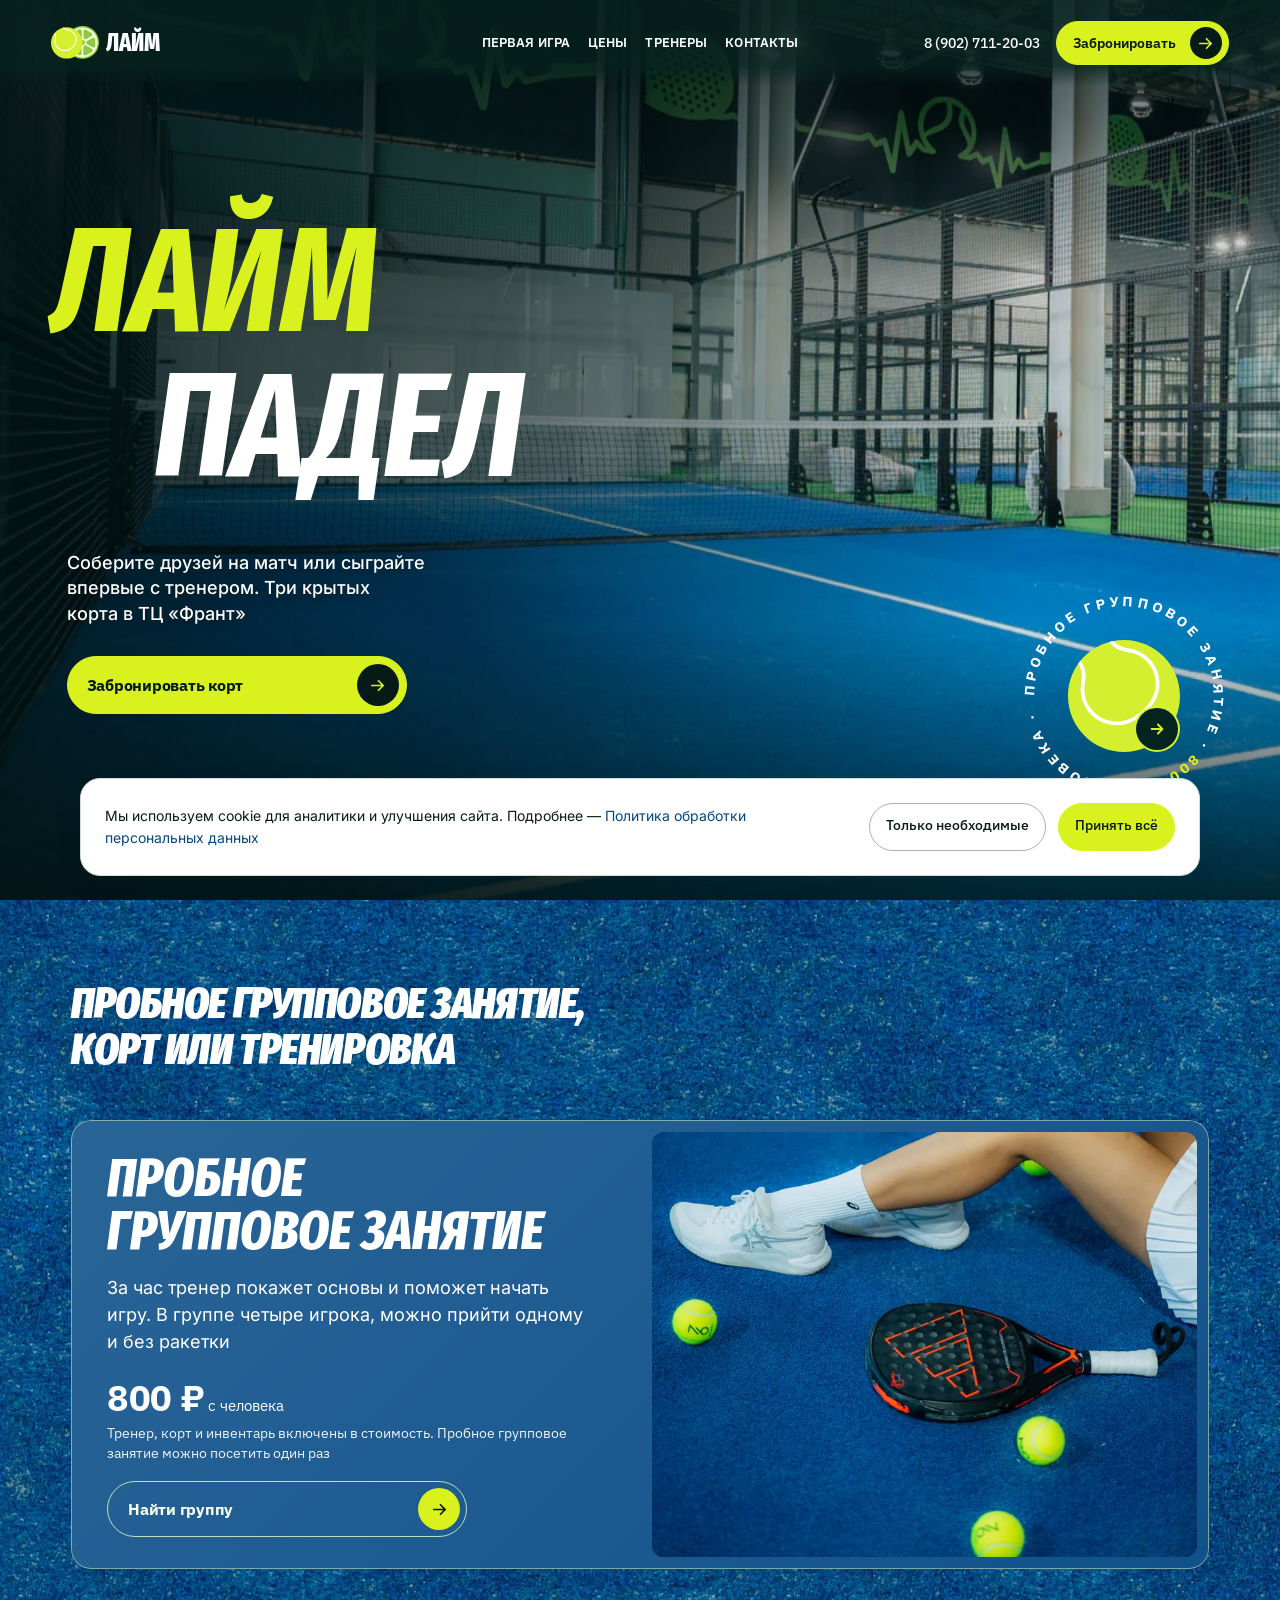
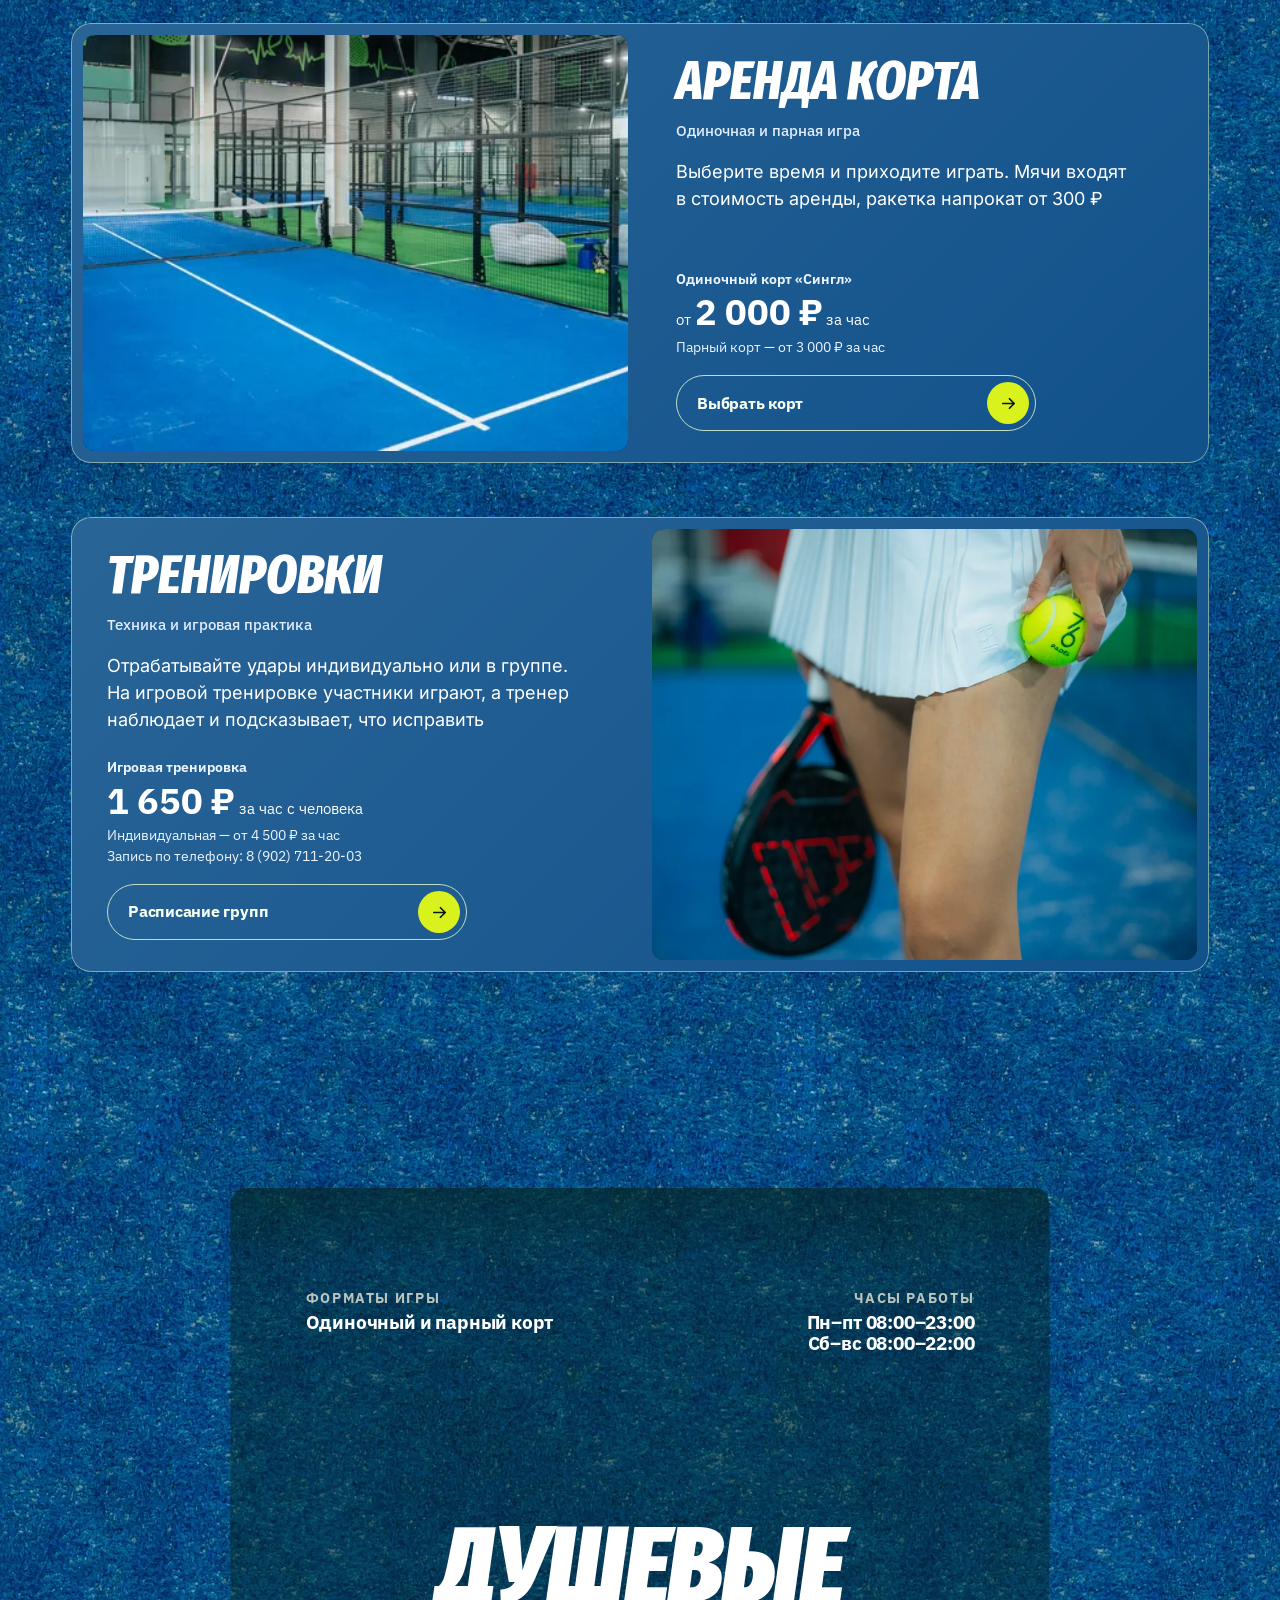
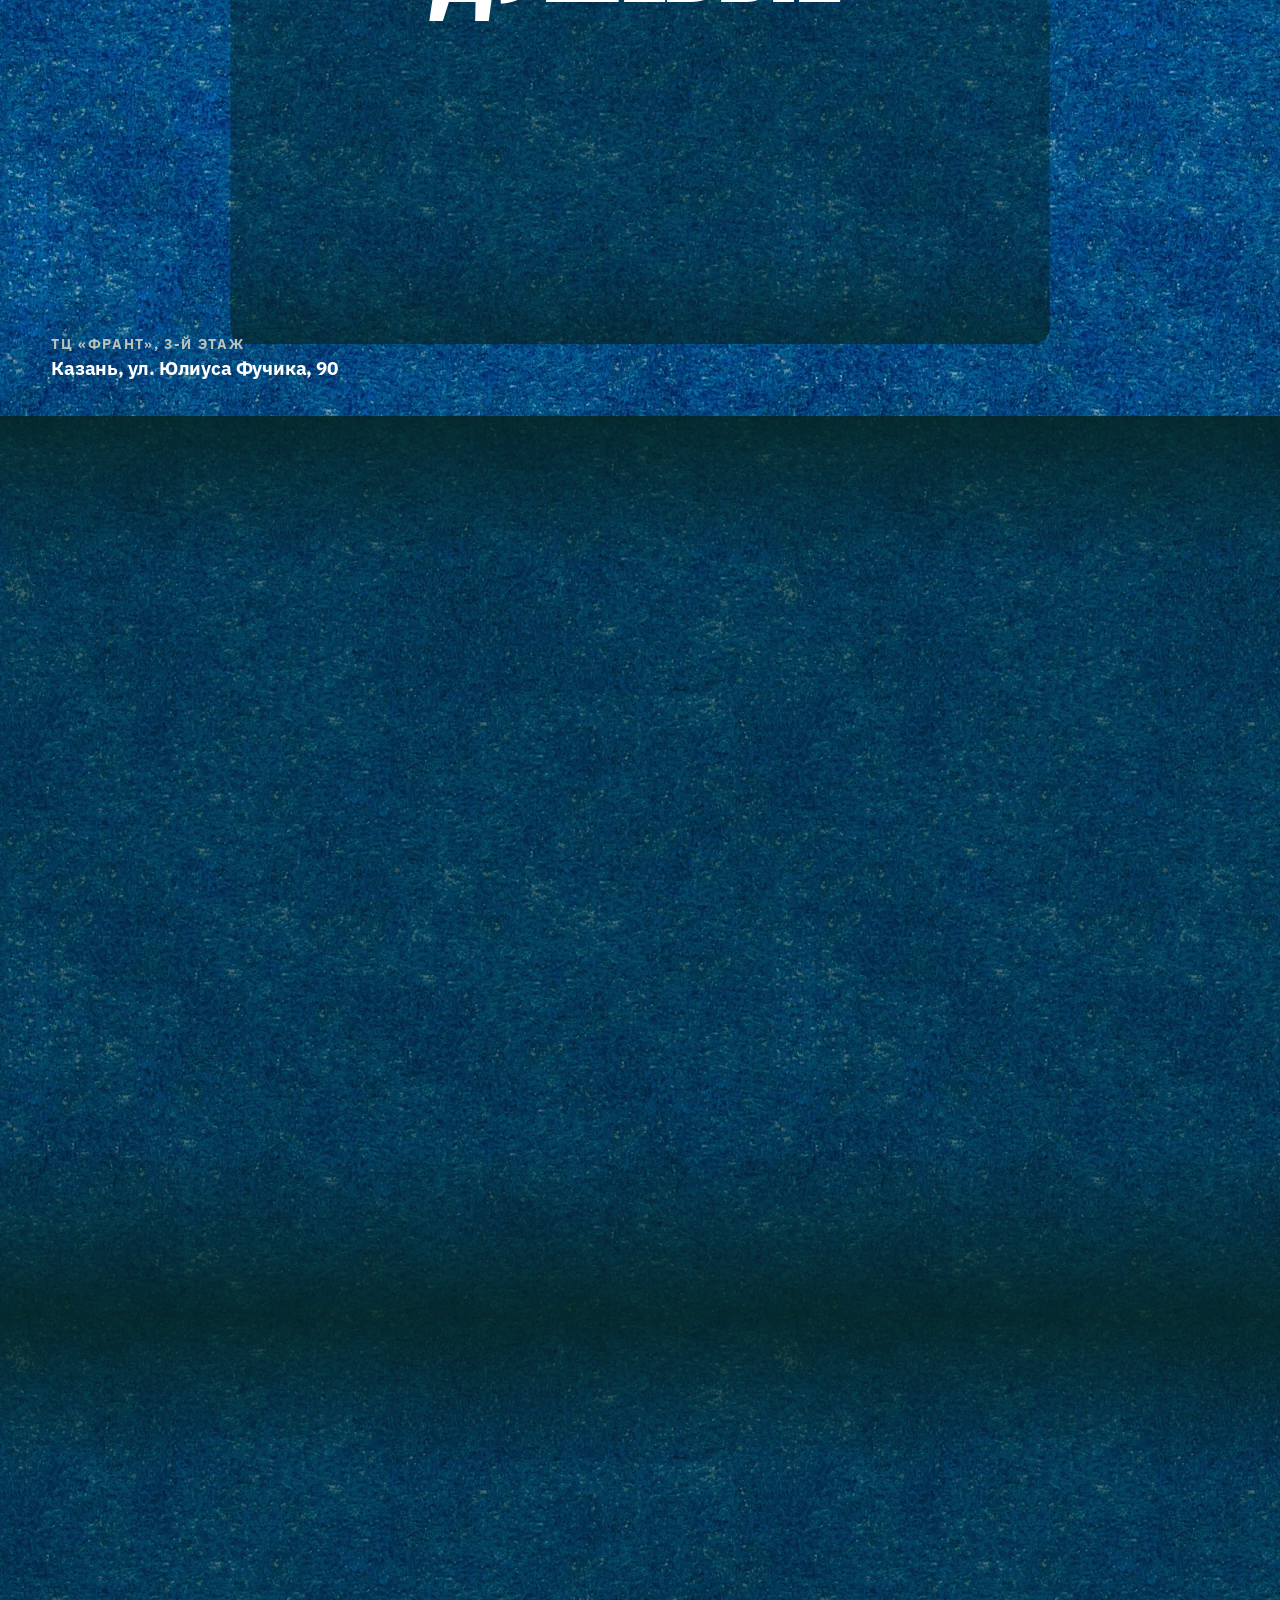
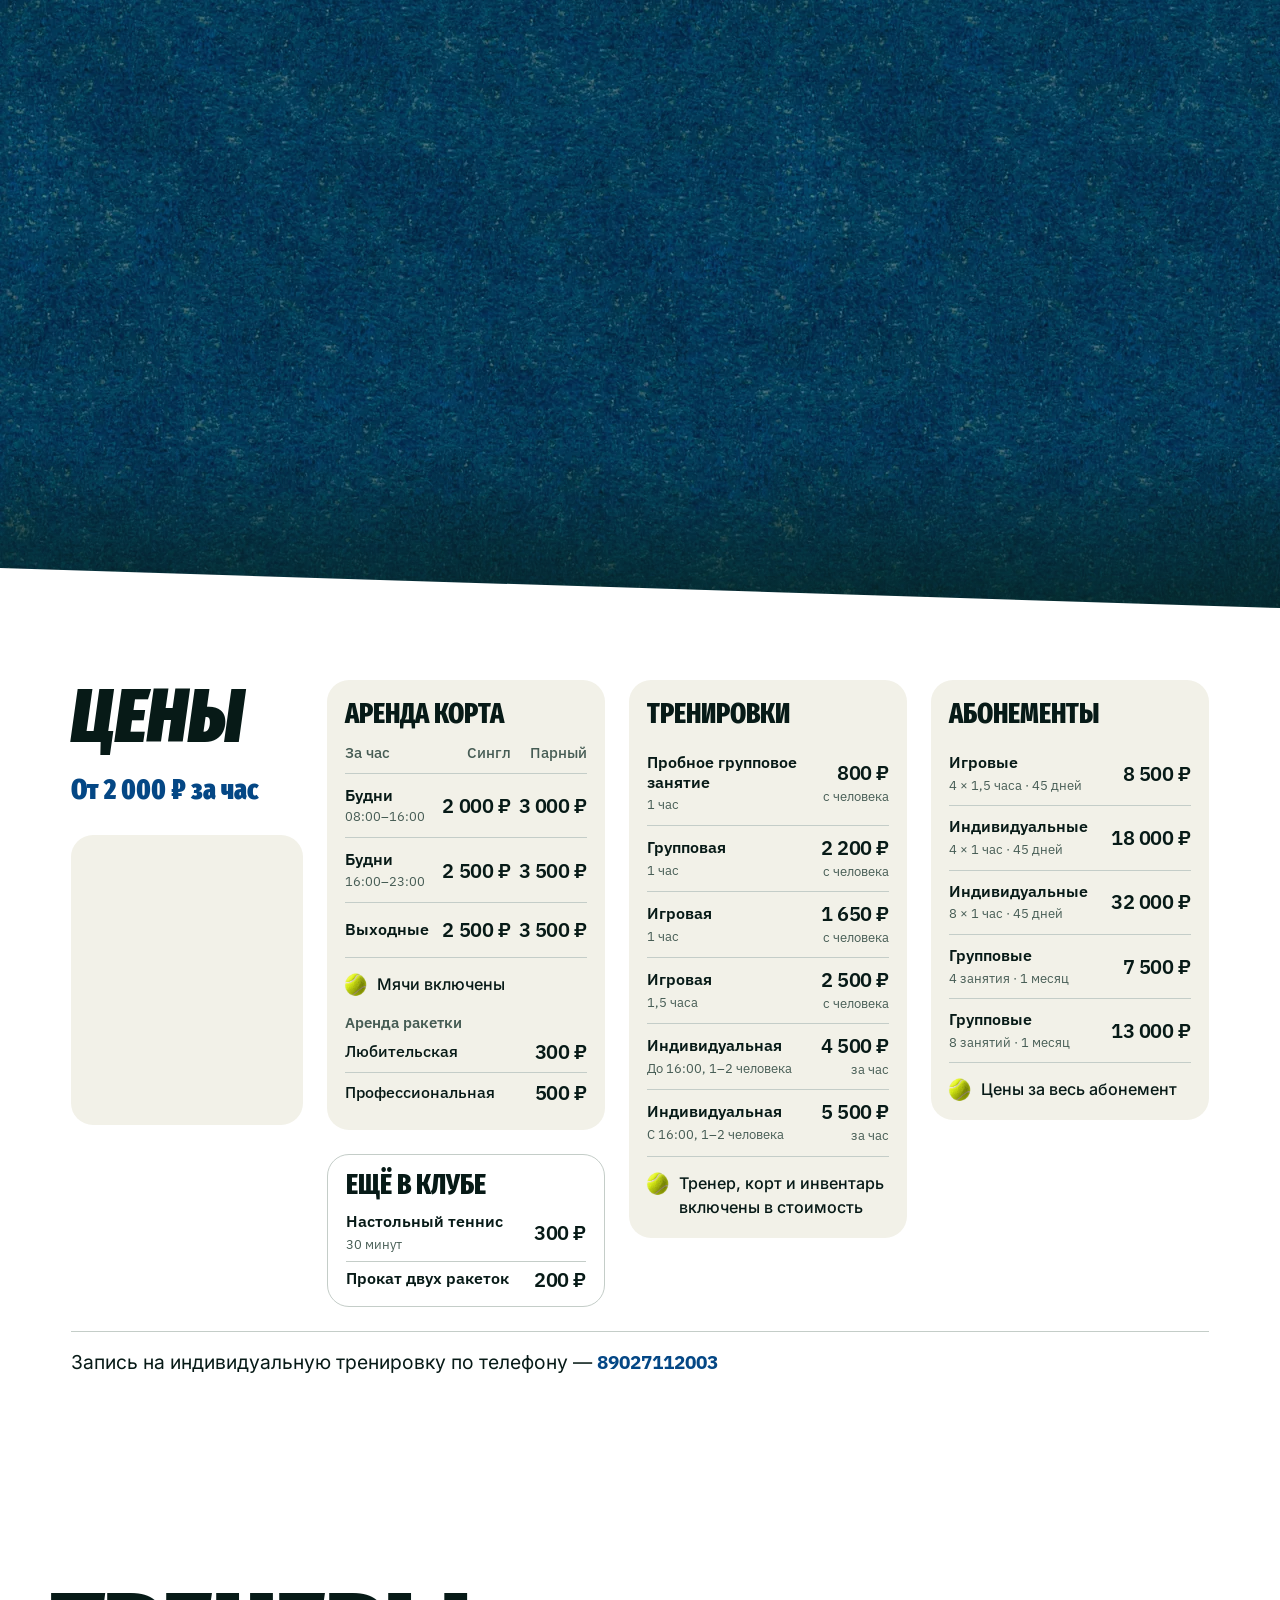
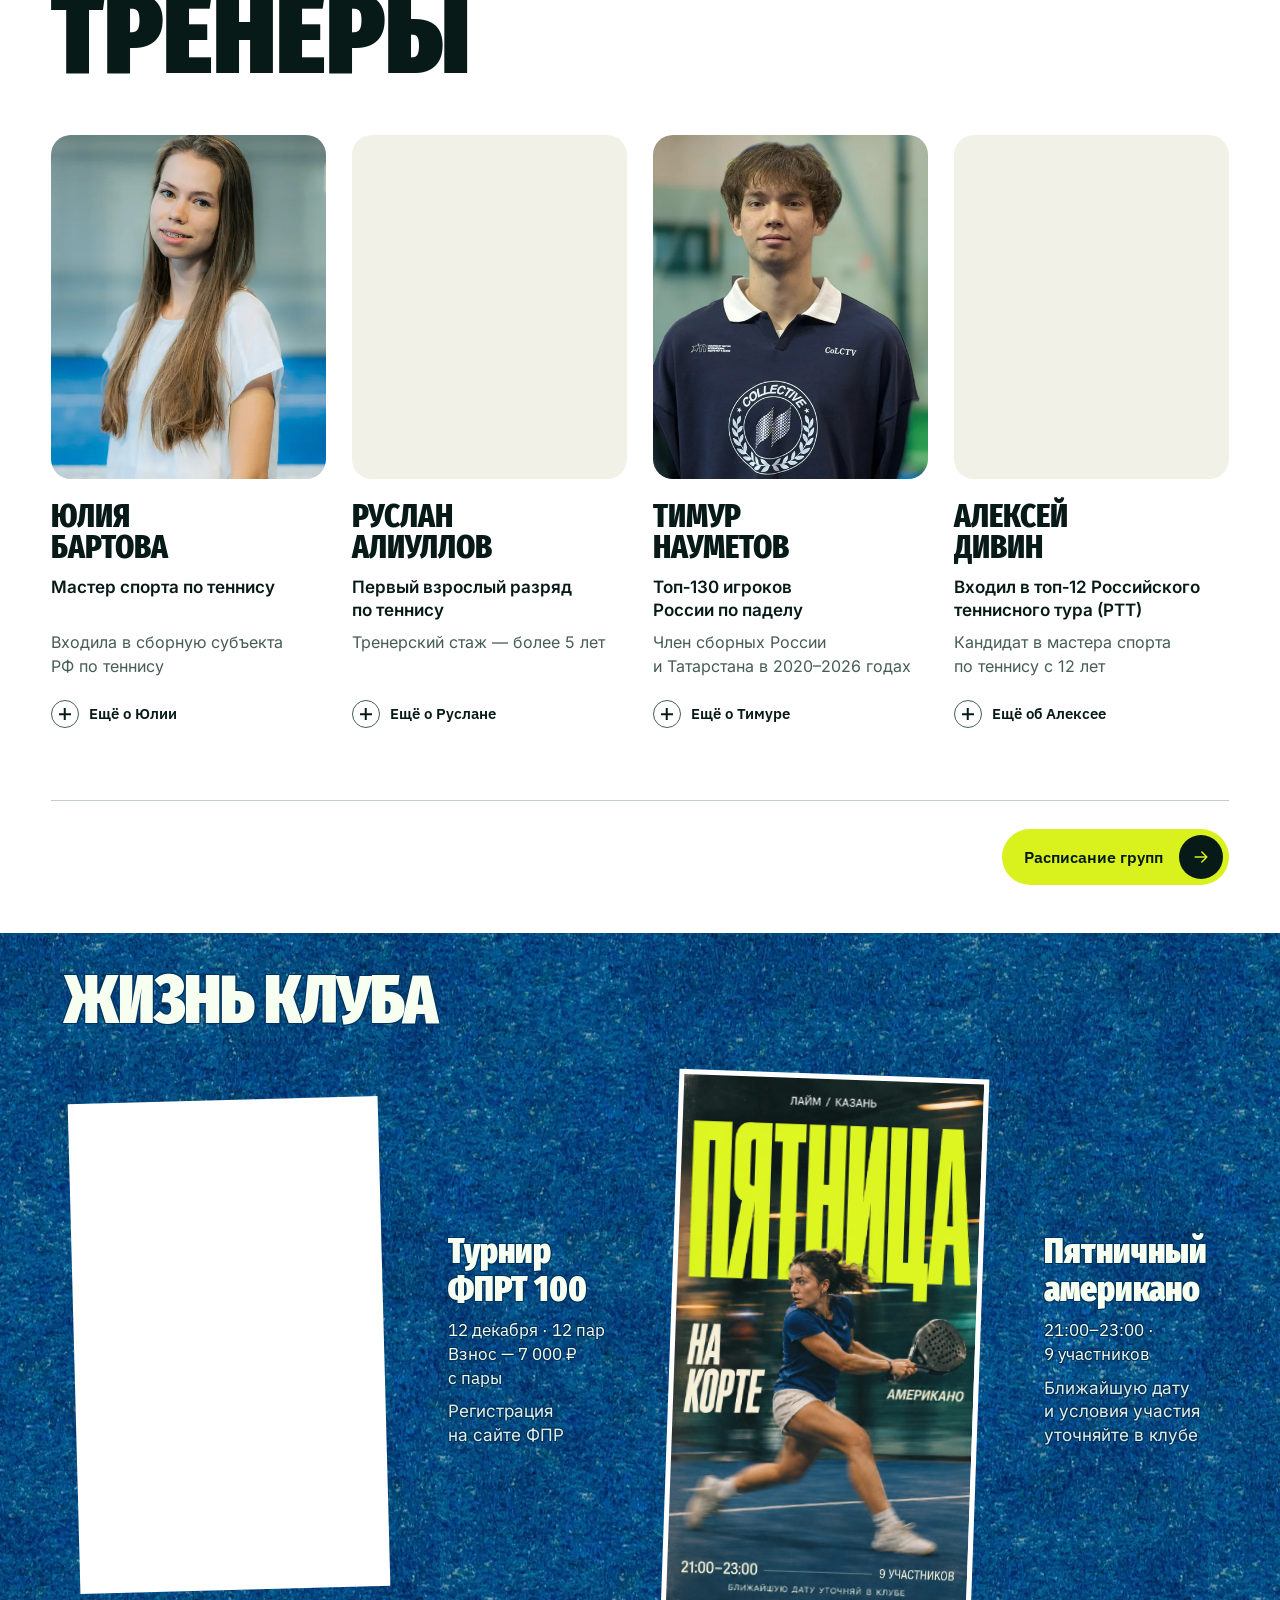
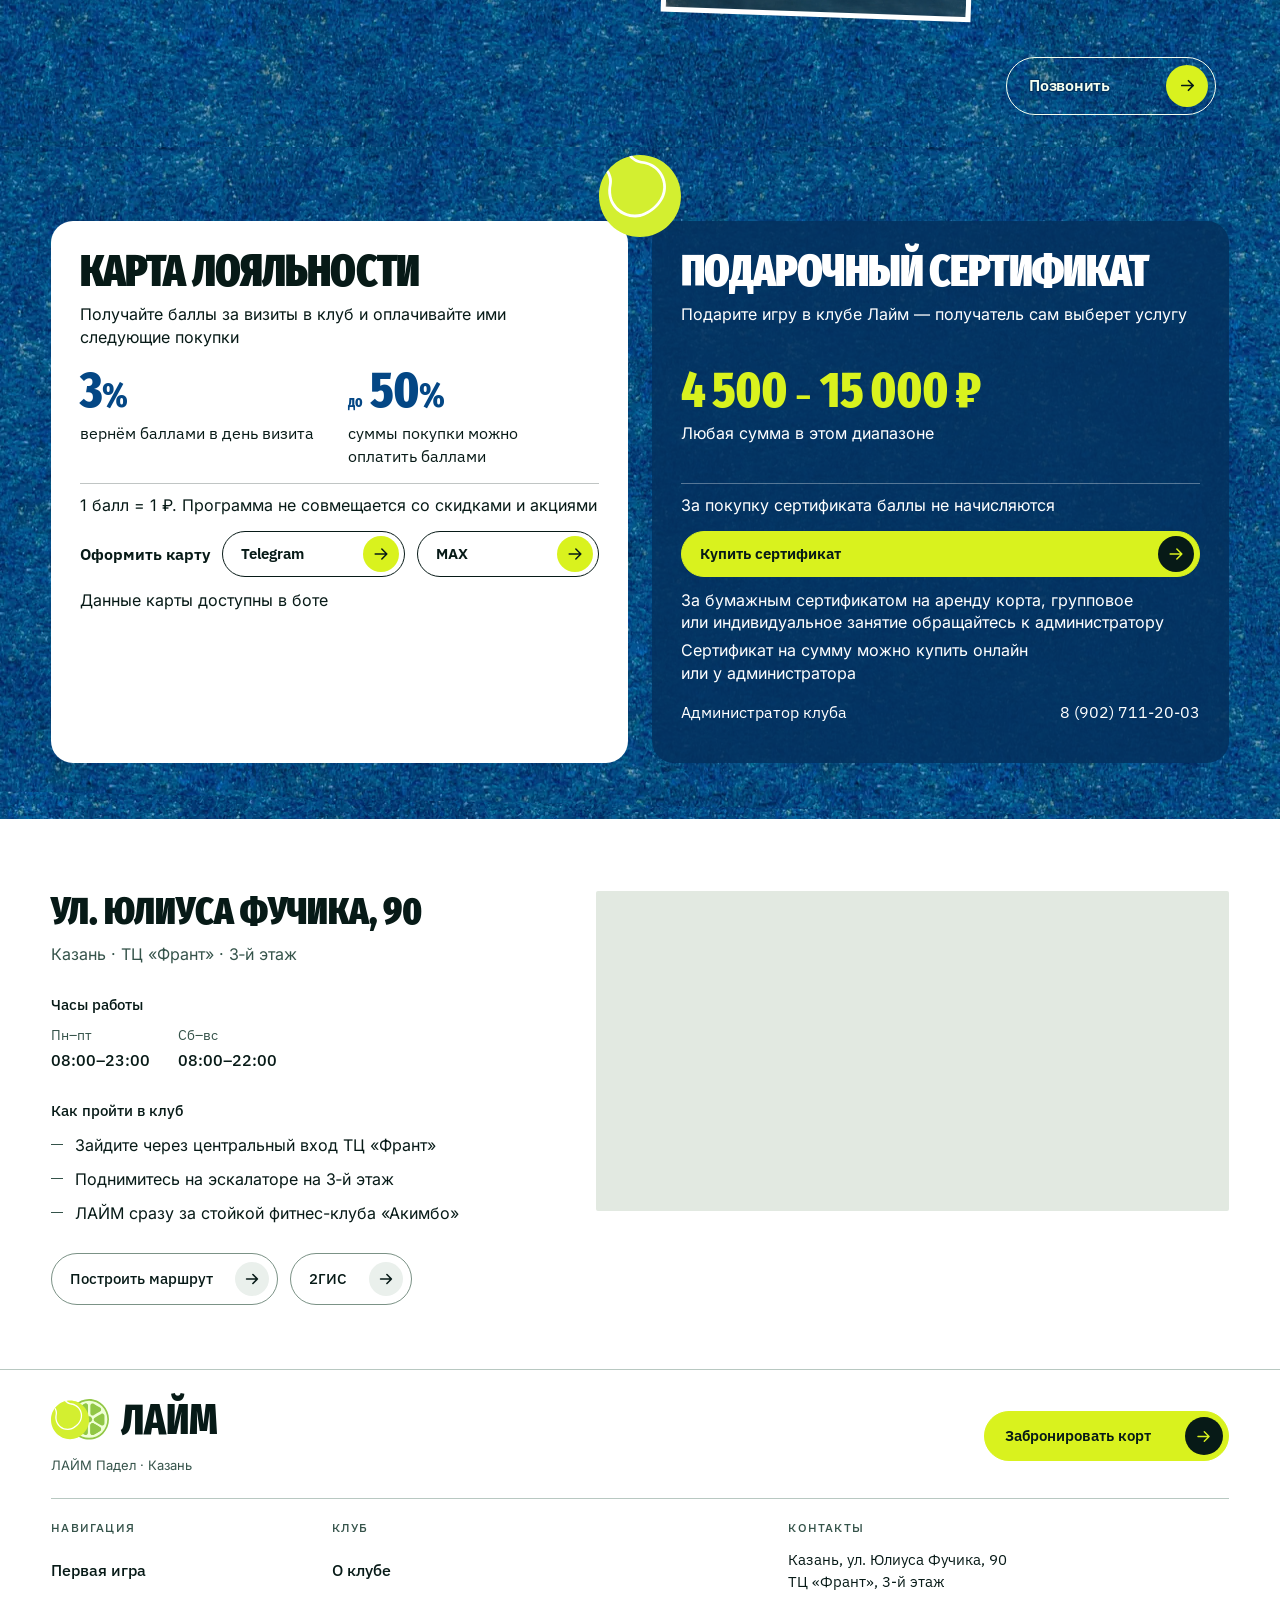
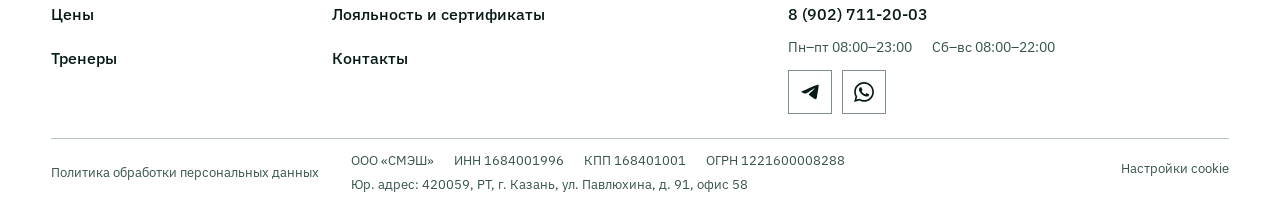
==== commit 171293a4: "обновление сайта" ====
--- a/prototype/index.html
+++ b/prototype/index.html
@@ -3,6 +3,9 @@
 <head>
   <meta charset="utf-8">
   <meta name="viewport" content="width=device-width, initial-scale=1">
+  <script src="metrika.js"></script>
+  <link rel="stylesheet" href="cookie-choice.css">
+  <script src="cookie-choice.js" defer></script>
   <title>ЛАЙМ Падел — падел-клуб в Казани</title>
   <meta name="description" content="Три корта в ТЦ «Франт» в Казани. Аренда, тренировки и первое занятие в группе за 800 ₽ с человека">
   <link rel="stylesheet" href="styles.css">
@@ -64,7 +67,7 @@
         <div class="hero-copy">
           <h1 id="hero-title" class="hero-title-friends"><span class="hero-title-line hero-title-line--one hero-title-lime">ЛАЙМ</span> <span class="hero-title-line hero-title-line--two">ПАДЕЛ</span></h1>
           <div class="hero-offer">
-            <p class="hero-description">Собери друзей на&nbsp;матч или сыграй впервые с&nbsp;тренером. Три крытых корта в&nbsp;ТЦ&nbsp;«Франт»</p>
+            <p class="hero-description">Соберите друзей на&nbsp;матч или сыграйте впервые с&nbsp;тренером. Три крытых корта в&nbsp;ТЦ&nbsp;«Франт»</p>
             <div class="hero-decision">
               <a class="hero-action hero-action--book" href="https://n1437757.yclients.ru/company/1301052/record-type?o=" aria-label="Забронировать корт" data-button-motion>
                 <span class="hero-action__label" data-letter-swap aria-hidden="true">Забронировать корт</span>
@@ -75,10 +78,10 @@
         </div>
       </div>
       <div class="hero-bottom">
-        <a class="hero-badge" href="https://n1437757.yclients.ru/company/1301052/activity/select" aria-label="Пробное занятие для новичков: 800 рублей с человека — записаться" data-button-motion>
+        <a class="hero-badge" href="https://n1437757.yclients.ru/company/1301052/activity/select" aria-label="Пробное групповое занятие для новичков: 800 рублей с человека — записаться" data-button-motion>
           <svg class="hero-badge__ring" viewBox="0 0 210 210" aria-hidden="true" focusable="false">
             <defs><path id="hero-badge-circle" d="M105,105 m-90,0 a90,90 0 1,1 180,0 a90,90 0 1,1 -180,0"/></defs>
-            <g class="hero-badge__orbit"><text><textPath href="#hero-badge-circle">Пробное занятие · <tspan class="hero-badge__lime">800&nbsp;₽</tspan> с&nbsp;человека · для&nbsp;новичков ·</textPath></text></g>
+            <g class="hero-badge__orbit"><text textLength="550" lengthAdjust="spacingAndGlyphs"><textPath href="#hero-badge-circle">Пробное групповое занятие · <tspan class="hero-badge__lime">800&nbsp;₽</tspan> с&nbsp;человека ·</textPath></text></g>
           </svg>
           <img class="hero-badge__ball" src="assets/ball-flat.svg" width="298" height="298" alt="">
           <span class="hero-badge__arrow" aria-hidden="true"><svg viewBox="0 0 20 20" fill="none" focusable="false"><path d="M4 10h12m-5-5 5 5-5 5" stroke="currentColor" stroke-width="2" stroke-linecap="round" stroke-linejoin="round"/></svg></span>
@@ -88,7 +91,7 @@
 
     <section class="intro section-pad" id="start" aria-labelledby="start-title">
       <div class="intro-head">
-        <div class="section-heading"><h2 id="start-title">ПРОБНОЕ, КОРТ<br>ИЛИ&nbsp;ТРЕНИРОВКА</h2></div>
+        <div class="section-heading"><h2 id="start-title">ПРОБНОЕ ГРУППОВОЕ ЗАНЯТИЕ,<br>КОРТ ИЛИ&nbsp;ТРЕНИРОВКА</h2></div>
       </div>
       <!-- Структура карточки: для кого → название → что входит → цена с единицей → кнопка.
            Вся карточка — одна ссылка (растянутая .path-cta). Ссылки YCLIENTS работают и без JS;
@@ -100,10 +103,10 @@
             <source media="(max-width: 700px)" srcset="assets/path-trial-stack-mobile.webp" type="image/webp">
             <img src="assets/path-trial-stack-wide.webp" width="1248" height="832" loading="lazy" alt="Ракетка, мяч и кроссовки на синем корте">
           </picture>
-          <h3>ПРОБНОЕ ЗАНЯТИЕ</h3>
+          <h3>ПРОБНОЕ ГРУППОВОЕ ЗАНЯТИЕ</h3>
           <p class="path-what">За&nbsp;час тренер покажет основы и&nbsp;поможет начать игру. В&nbsp;группе четыре игрока, можно прийти одному и&nbsp;без ракетки</p>
           <div class="path-bottom">
-            <p class="path-price"><strong>800&nbsp;₽</strong> <span>пробное занятие</span><small>Тренер, корт и&nbsp;инвентарь включены в&nbsp;стоимость</small></p>
+            <p class="path-price"><strong>800&nbsp;₽</strong> <span>с&nbsp;человека</span><small>Тренер, корт и&nbsp;инвентарь включены в&nbsp;стоимость. Пробное групповое занятие можно посетить один раз</small></p>
             <a class="path-cta" href="https://n1437757.yclients.ru/company/1301052/activity/select" data-button-motion><span class="path-cta__label">Найти группу</span><span class="path-cta__icon" aria-hidden="true"><svg viewBox="0 0 20 20" fill="none" focusable="false"><path d="M4 10h12m-5-5 5 5-5 5" stroke="currentColor" stroke-width="1.8" stroke-linecap="round" stroke-linejoin="round"/></svg></span></a>
           </div>
         </article></div>
@@ -115,9 +118,9 @@
           </picture>
           <h3>АРЕНДА КОРТА</h3>
           <p class="path-num">Одиночная и&nbsp;парная игра</p>
-          <p class="path-what">Выбери время и&nbsp;приходи играть. Мячи входят в&nbsp;стоимость аренды, ракетка напрокат от&nbsp;300&nbsp;₽</p>
+          <p class="path-what">Выберите время и&nbsp;приходите играть. Мячи входят в&nbsp;стоимость аренды, ракетка напрокат от&nbsp;300&nbsp;₽</p>
           <div class="path-bottom">
-            <p class="path-price"><small class="path-price__format">Корт «Сингл»</small><span>от</span> <strong>2&nbsp;000&nbsp;₽</strong> <span>за&nbsp;час</span><small>Парный корт&nbsp;— от&nbsp;3&nbsp;000&nbsp;₽ за&nbsp;час</small></p>
+            <p class="path-price"><small class="path-price__format">Одиночный корт «Сингл»</small><span>от</span> <strong>2&nbsp;000&nbsp;₽</strong> <span>за&nbsp;час</span><small>Парный корт&nbsp;— от&nbsp;3&nbsp;000&nbsp;₽ за&nbsp;час</small></p>
             <a class="path-cta" href="https://n1437757.yclients.ru/company/1301052/personal/select-services?o=" data-button-motion><span class="path-cta__label">Выбрать корт</span><span class="path-cta__icon" aria-hidden="true"><svg viewBox="0 0 20 20" fill="none" focusable="false"><path d="M4 10h12m-5-5 5 5-5 5" stroke="currentColor" stroke-width="1.8" stroke-linecap="round" stroke-linejoin="round"/></svg></span></a>
           </div>
         </article></div>
@@ -129,10 +132,10 @@
           </picture>
           <h3>ТРЕНИРОВКИ</h3>
           <p class="path-num">Техника и&nbsp;игровая практика</p>
-          <p class="path-what">Отрабатывай удары индивидуально или в&nbsp;группе. На&nbsp;игровой тренировке тренер подскажет, что исправить по&nbsp;ходу матча</p>
+          <p class="path-what">Отрабатывайте удары индивидуально или в&nbsp;группе. На&nbsp;игровой тренировке участники играют, а&nbsp;тренер наблюдает и&nbsp;подсказывает, что исправить</p>
           <div class="path-bottom">
             <!-- 1650 руб. — игровая тренировка, 1 час, с человека (PRICES.md, подтверждено владельцем 11.11.2026). -->
-            <p class="path-price"><small class="path-price__format">Игровая тренировка</small><strong>1&nbsp;650&nbsp;₽</strong> <span>за&nbsp;час с&nbsp;человека</span><small>Индивидуальная&nbsp;— от&nbsp;4&nbsp;500&nbsp;₽ за&nbsp;час</small></p>
+            <p class="path-price"><small class="path-price__format">Игровая тренировка</small><strong>1&nbsp;650&nbsp;₽</strong> <span>за&nbsp;час с&nbsp;человека</span><small>Индивидуальная&nbsp;— от&nbsp;4&nbsp;500&nbsp;₽ за&nbsp;час<br>Запись по&nbsp;телефону: <a href="tel:+79027112003" style="position:relative;z-index:2;color:inherit">8&nbsp;(902)&nbsp;711-20-03</a></small></p>
             <a class="path-cta" href="https://n1437757.yclients.ru/company/1301052/activity/select" data-button-motion><span class="path-cta__label">Расписание групп</span><span class="path-cta__icon" aria-hidden="true"><svg viewBox="0 0 20 20" fill="none" focusable="false"><path d="M4 10h12m-5-5 5 5-5 5" stroke="currentColor" stroke-width="1.8" stroke-linecap="round" stroke-linejoin="round"/></svg></span></a>
           </div>
         </article></div>
@@ -143,7 +146,7 @@
       <div class="scene">
         <div class="scene__pin">
           <ul class="scene__facts" aria-label="Клуб в цифрах">
-            <li class="scene__fact">Форматы игры<strong>Сингл и&nbsp;парный&nbsp;корт</strong></li>
+            <li class="scene__fact">Форматы игры<strong>Одиночный и&nbsp;парный&nbsp;корт</strong></li>
             <li class="scene__fact">Часы работы<strong class="scene__hours">Пн–пт 08:00–23:00<br>Сб–вс 08:00–22:00</strong></li>
             <li class="scene__fact">ТЦ «Франт», 3‑й&nbsp;этаж<strong>Казань, ул.&nbsp;Юлиуса Фучика,&nbsp;90</strong></li>
           </ul>
@@ -183,7 +186,7 @@
           <article class="prices__card prices__court" aria-labelledby="prices-court-title">
             <h3 id="prices-court-title">Аренда корта</h3>
             <table class="prices__table" aria-labelledby="prices-court-title"><caption class="prices__sr">Аренда корта за час</caption>
-              <thead><tr><th scope="col">За&nbsp;час</th><th scope="col">Сингл</th><th scope="col">Пара</th></tr></thead>
+              <thead><tr><th scope="col">За&nbsp;час</th><th scope="col">Сингл</th><th scope="col">Парный</th></tr></thead>
               <tbody><tr><th scope="row">Будни<span>08:00–16:00</span></th><td>2 000 ₽</td><td>3 000 ₽</td></tr><tr><th scope="row">Будни<span>16:00–23:00</span></th><td>2 500 ₽</td><td>3 500 ₽</td></tr><tr><th scope="row">Выходные</th><td>2 500 ₽</td><td>3 500 ₽</td></tr></tbody>
             </table>
             <p class="prices__plus">Мячи включены</p>
@@ -198,7 +201,7 @@
         <div class="prices__col prices__col--train">
           <article class="prices__card prices__train" aria-labelledby="prices-training-title">
             <h3 id="prices-training-title">Тренировки</h3>
-            <ul class="prices__list"><li><span class="prices__name">Пробное<small>1&nbsp;час</small></span><span class="prices__sum">800 ₽<small>с&nbsp;человека</small></span></li><li><span class="prices__name">Групповая<small>1&nbsp;час</small></span><span class="prices__sum">2 200 ₽<small>с&nbsp;человека</small></span></li><li><span class="prices__name">Игровая<small>1&nbsp;час</small></span><span class="prices__sum">1 650 ₽<small>с&nbsp;человека</small></span></li><li><span class="prices__name">Игровая<small>1,5&nbsp;часа</small></span><span class="prices__sum">2 500 ₽</span></li><li><span class="prices__name">Индивидуальная<small>До&nbsp;16:00, <span class="prices__group-size">1–2&nbsp;человека</span></small></span><span class="prices__sum">4 500 ₽<small>за&nbsp;час</small></span></li><li><span class="prices__name">Индивидуальная<small>После 16:00, <span class="prices__group-size">1–2&nbsp;человека</span></small></span><span class="prices__sum">5 500 ₽<small>за&nbsp;час</small></span></li></ul>
+            <ul class="prices__list"><li><span class="prices__name">Пробное групповое занятие<small>1&nbsp;час</small></span><span class="prices__sum">800 ₽<small>с&nbsp;человека</small></span></li><li><span class="prices__name">Групповая<small>1&nbsp;час</small></span><span class="prices__sum">2 200 ₽<small>с&nbsp;человека</small></span></li><li><span class="prices__name">Игровая<small>1&nbsp;час</small></span><span class="prices__sum">1 650 ₽<small>с&nbsp;человека</small></span></li><li><span class="prices__name">Игровая<small>1,5&nbsp;часа</small></span><span class="prices__sum">2 500 ₽<small>с&nbsp;человека</small></span></li><li><span class="prices__name">Индивидуальная<small>До&nbsp;16:00, <span class="prices__group-size">1–2&nbsp;человека</span></small></span><span class="prices__sum">4 500 ₽<small>за&nbsp;час</small></span></li><li><span class="prices__name">Индивидуальная<small>С&nbsp;16:00, <span class="prices__group-size">1–2&nbsp;человека</span></small></span><span class="prices__sum">5 500 ₽<small>за&nbsp;час</small></span></li></ul>
             <p class="prices__plus">Тренер, корт и&nbsp;инвентарь включены в&nbsp;стоимость</p>
           </article>
         </div>
@@ -221,13 +224,13 @@
               <div class="coaches__front">
                 <div class="coaches__photo"><img src="assets/coaches-yulia-720.webp" srcset="assets/coaches-yulia-480.webp 480w, assets/coaches-yulia-720.webp 720w" sizes="(max-width: 700px) 46vw, 24vw" width="720" height="900" alt="Юлия Бартова на корте клуба" loading="lazy" decoding="async"></div>
                 <h3 id="coaches-yulia">Юлия<br>Бартова</h3>
-                <p class="coaches__fact">Мастер спорта России</p>
-                <p class="coaches__exp">В&nbsp;теннисе с&nbsp;4&nbsp;лет. Тренирует больше 4&nbsp;лет</p>
+                <p class="coaches__fact">Мастер спорта по&nbsp;теннису</p>
+                <p class="coaches__exp">Входила в&nbsp;сборную субъекта РФ по&nbsp;теннису</p>
                 <button class="coaches__turn" type="button" aria-expanded="false" aria-controls="coaches-yulia-back" hidden data-button-motion><span class="coaches__plus" aria-hidden="true"></span>Ещё о&nbsp;Юлии</button>
               </div>
               <div class="coaches__back" id="coaches-yulia-back" role="group" aria-label="Ещё о&nbsp;Юлии">
                 <p class="coaches__back-name" aria-hidden="true">Юлия<br>Бартова</p>
-                <ul><li>Мастер спорта с&nbsp;2014&nbsp;года</li><li>Высшее спортивное образование</li><li>Член Федерации падела Республики Татарстан, помогает развивать падел в&nbsp;регионе</li></ul>
+                <ul><li>Высшее профильное спортивное образование: бакалавриат и&nbsp;магистратура с&nbsp;отличием</li><li>Сертификат тренерских курсов ФПР (Pre-level)</li></ul>
                 <button class="coaches__turn coaches__return" type="button" hidden data-button-motion><span class="coaches__arrow" aria-hidden="true">→</span>Назад к&nbsp;фото</button>
               </div>
             </div>
@@ -237,13 +240,13 @@
               <div class="coaches__front">
                 <div class="coaches__photo"><img src="assets/coaches-ruslan-720.webp" srcset="assets/coaches-ruslan-480.webp 480w, assets/coaches-ruslan-720.webp 720w" sizes="(max-width: 700px) 46vw, 24vw" width="720" height="900" alt="Руслан Алиуллов на корте клуба" loading="lazy" decoding="async"></div>
                 <h3 id="coaches-ruslan">Руслан<br>Алиуллов</h3>
-                <p class="coaches__fact">Красный диплом Поволжского университета физкультуры</p>
-                <p class="coaches__exp">Тренирует больше 4&nbsp;лет</p>
+                <p class="coaches__fact">Первый взрослый разряд по&nbsp;теннису</p>
+                <p class="coaches__exp">Тренерский стаж — более 5&nbsp;лет</p>
                 <button class="coaches__turn" type="button" aria-expanded="false" aria-controls="coaches-ruslan-back" hidden data-button-motion><span class="coaches__plus" aria-hidden="true"></span>Ещё о&nbsp;Руслане</button>
               </div>
               <div class="coaches__back" id="coaches-ruslan-back" role="group" aria-label="Ещё о&nbsp;Руслане">
                 <p class="coaches__back-name" aria-hidden="true">Руслан<br>Алиуллов</p>
-                <ul><li>Окончил с&nbsp;красным дипломом Поволжский государственный университет физической культуры, спорта и&nbsp;туризма</li><li>Член Федерации падела Республики Татарстан, помогает развивать падел в&nbsp;регионе</li></ul>
+                <ul><li>Высшее профильное спортивное образование: бакалавриат и&nbsp;магистратура с&nbsp;отличием</li><li>Аспирант по&nbsp;направлению «Физиология человека и&nbsp;животных»</li><li>Сертификат тренерских курсов ФПР (Pre-level)</li></ul>
                 <button class="coaches__turn coaches__return" type="button" hidden data-button-motion><span class="coaches__arrow" aria-hidden="true">→</span>Назад к&nbsp;фото</button>
               </div>
             </div>
@@ -253,13 +256,13 @@
               <div class="coaches__front">
                 <div class="coaches__photo"><img src="assets/coaches-timur-court-720.webp" srcset="assets/coaches-timur-court-480.webp 480w, assets/coaches-timur-court-720.webp 720w" sizes="(max-width: 700px) 46vw, 24vw" width="720" height="900" alt="Тимур Науметов в клубе" loading="lazy" decoding="async"></div>
                 <h3 id="coaches-timur">Тимур<br>Науметов</h3>
-                <p class="coaches__fact">Входил в&nbsp;топ‑10 игроков России в&nbsp;одиночном и&nbsp;парном разрядах</p>
-                <p class="coaches__exp">Был в&nbsp;сборных России и&nbsp;Татарстана в&nbsp;<span class="coaches__years">2020–2026</span>&nbsp;годах</p>
+                <p class="coaches__fact">Топ‑130 игроков России по&nbsp;паделу</p>
+                <p class="coaches__exp">Член сборных России и&nbsp;Татарстана в&nbsp;2020–2026&nbsp;годах</p>
                 <button class="coaches__turn" type="button" aria-expanded="false" aria-controls="coaches-timur-back" hidden data-button-motion><span class="coaches__plus" aria-hidden="true"></span>Ещё о&nbsp;Тимуре</button>
               </div>
               <div class="coaches__back" id="coaches-timur-back" role="group" aria-label="Ещё о&nbsp;Тимуре">
                 <p class="coaches__back-name" aria-hidden="true">Тимур<br>Науметов</p>
-                <ul><li>Многократный победитель и&nbsp;призёр всероссийских соревнований и&nbsp;турниров серии TE</li><li>Участник чемпионата России и&nbsp;турниров серии ITF</li></ul>
+                <ul><li>Трёхкратный финалист чемпионата России по&nbsp;теннису в&nbsp;парном и&nbsp;командном разрядах</li><li>Победитель и&nbsp;призёр всероссийских соревнований и&nbsp;турниров серии TE, участник турниров ITF</li><li>Сертификат тренерских курсов ФПР (Pre-level)</li></ul>
                 <button class="coaches__turn coaches__return" type="button" hidden data-button-motion><span class="coaches__arrow" aria-hidden="true">→</span>Назад к&nbsp;фото</button>
               </div>
             </div>
@@ -269,13 +272,13 @@
               <div class="coaches__front">
                 <div class="coaches__photo"><img src="assets/coaches-aleksey-court-720.webp" srcset="assets/coaches-aleksey-court-480.webp 480w, assets/coaches-aleksey-court-720.webp 720w" sizes="(max-width: 700px) 46vw, 24vw" width="720" height="900" alt="Алексей Дивин с ракеткой в клубе" loading="lazy" decoding="async"></div>
                 <h3 id="coaches-aleksey">Алексей<br>Дивин</h3>
-                <p class="coaches__fact">Входил в&nbsp;топ‑12 Российского теннисного тура</p>
-                <p class="coaches__exp">Кандидат в&nbsp;мастера спорта. В&nbsp;теннисе 14&nbsp;лет, тренирует 3&nbsp;года</p>
+                <p class="coaches__fact">Входил в&nbsp;топ‑12 Российского теннисного тура (РТТ)</p>
+                <p class="coaches__exp">Кандидат в&nbsp;мастера спорта по&nbsp;теннису с&nbsp;12&nbsp;лет</p>
                 <button class="coaches__turn" type="button" aria-expanded="false" aria-controls="coaches-aleksey-back" hidden data-button-motion><span class="coaches__plus" aria-hidden="true"></span>Ещё об&nbsp;Алексее</button>
               </div>
               <div class="coaches__back" id="coaches-aleksey-back" role="group" aria-label="Ещё об&nbsp;Алексее">
                 <p class="coaches__back-name" aria-hidden="true">Алексей<br>Дивин</p>
-                <ul><li>Играл за&nbsp;сборную Рязани, был в&nbsp;резерве сборной России</li><li>Учился в&nbsp;Словацкой академии</li></ul>
+                <ul><li>Многократный призёр турниров ФПР‑100</li><li>Входил в&nbsp;резерв сборной России по&nbsp;теннису</li><li>Обладатель тренерского сертификата ФПР (Pre-level)</li></ul>
                 <button class="coaches__turn coaches__return" type="button" hidden data-button-motion><span class="coaches__arrow" aria-hidden="true">→</span>Назад к&nbsp;фото</button>
               </div>
             </div>
@@ -294,7 +297,7 @@
             <div class="club-life__poster-stage"><div class="club-life__print"><img class="club-life__poster" src="assets/event-fprt-selected.webp" alt="Афиша ФПРТ 100: игрок на корте, 12 декабря" width="992" height="1586" loading="lazy" decoding="async"></div></div>
             <div class="club-life__info">
               <h3 id="event-fprt-title">Турнир ФПРТ&nbsp;100</h3>
-              <p>12&nbsp;декабря, 12&nbsp;пар. Взнос 7&nbsp;000&nbsp;₽ с&nbsp;пары</p>
+              <p>12&nbsp;декабря · 12&nbsp;пар<br>Взнос&nbsp;— 7&nbsp;000&nbsp;₽ с&nbsp;пары</p>
               <p class="club-life__note">Регистрация на&nbsp;сайте&nbsp;ФПР</p>
             </div>
           </article>
@@ -302,8 +305,8 @@
             <div class="club-life__poster-stage"><div class="club-life__print"><img class="club-life__poster" src="assets/event-friday-selected.webp" alt="Афиша «Пятница. На корте»: игрок с ракеткой для падела" width="941" height="1672" loading="lazy" decoding="async"></div></div>
             <div class="club-life__info">
               <h3 id="event-friday-title">Пятничный американо</h3>
-              <p><span class="club-life__time">21:00–23:00</span>, 9&nbsp;участников</p>
-              <p class="club-life__note">Ближайшую дату уточняйте в&nbsp;клубе</p>
+              <p><span class="club-life__time">21:00–23:00</span> · 9&nbsp;участников</p>
+              <p class="club-life__note">Ближайшую дату и&nbsp;условия участия уточняйте в&nbsp;клубе</p>
             </div>
           </article>
         </div>
@@ -318,14 +321,14 @@
   <div class="benefits__offers">
     <article class="benefits__offer benefits__loyalty" aria-labelledby="loyalty-title">
       <h3 id="loyalty-title">Карта лояльности</h3>
-      <p class="benefits__lead">Копи баллы за&nbsp;визиты в&nbsp;клуб</p>
+      <p class="benefits__lead">Получайте баллы за&nbsp;визиты в&nbsp;клуб и&nbsp;оплачивайте ими следующие покупки</p>
       <div class="benefits__metrics">
         <dl class="benefits__stats">
           <div><dt>3<span>%</span></dt><dd>вернём баллами в&nbsp;день визита</dd></div>
           <div><dt><small>до</small> 50<span>%</span></dt><dd>суммы покупки можно оплатить баллами</dd></div>
         </dl>
       </div>
-      <p class="benefits__terms">Программа не&nbsp;совмещается со&nbsp;скидками и&nbsp;акциями</p>
+      <p class="benefits__terms">1&nbsp;балл&nbsp;=&nbsp;1&nbsp;₽. Программа не&nbsp;совмещается со&nbsp;скидками и&nbsp;акциями</p>
       <div class="benefits__actions">
         <p class="benefits__action-label">Оформить карту</p>
         <div class="benefits__bots">
@@ -337,10 +340,10 @@
     </article>
     <article class="benefits__offer benefits__gift" aria-labelledby="gift-title">
       <h3 id="gift-title">Подарочный сертификат</h3>
-      <p class="benefits__lead">Подари игру в&nbsp;ЛАЙМе. Получатель сам выберет корт, тренировку или другую услугу клуба</p>
+      <p class="benefits__lead">Подарите игру в&nbsp;клубе Лайм&nbsp;— получатель сам выберет услугу</p>
       <div class="benefits__metrics">
         <p class="benefits__amount"><span>4&nbsp;500</span><span class="benefits__dash">–</span><span>15&nbsp;000&nbsp;₽</span></p>
-        <p class="benefits__redeem">При&nbsp;записи назовите номер сертификата</p>
+        <p class="benefits__redeem">Любая сумма в&nbsp;этом диапазоне</p>
       </div>
       <p class="benefits__terms">За&nbsp;покупку сертификата баллы не&nbsp;начисляются</p>
       <div class="benefits__actions">
@@ -348,7 +351,7 @@
       </div>
       <div class="benefits__details">
         <p>За&nbsp;бумажным сертификатом на&nbsp;аренду корта, групповое или&nbsp;индивидуальное занятие обращайтесь к&nbsp;администратору</p>
-        <p>Сертификат на&nbsp;сумму любого доступного номинала можно купить онлайн или у&nbsp;администратора</p>
+        <p>Сертификат на&nbsp;сумму можно купить онлайн или у&nbsp;администратора</p>
         <p class="benefits__contact"><span>Администратор клуба</span><a href="tel:+79027112003">8&nbsp;(902)&nbsp;711-20-03</a></p>
       </div>
     </article>
@@ -359,7 +362,7 @@
   <div class="visit__copy">
     <h2 id="visit-title" class="visit__title">ул.&nbsp;Юлиуса Фучика, 90</h2>
     <div class="visit__facts"><p class="visit__location">Казань · ТЦ «Франт» · 3‑й&nbsp;этаж</p><h3 class="visit__hours-title">Часы работы</h3><dl class="visit__hours"><div><dt>Пн–пт</dt><dd>08:00–23:00</dd></div><div><dt>Сб–вс</dt><dd>08:00–22:00</dd></div></dl></div>
-    <div class="visit__way"><h3>Как пройти в&nbsp;клуб</h3><ul class="visit__steps"><li>Зайди через центральный вход ТЦ&nbsp;«Франт»</li><li>Поднимись на&nbsp;эскалаторе на&nbsp;3‑й&nbsp;этаж</li><li>ЛАЙМ сразу за&nbsp;стойкой фитнес-клуба «Акимбо»</li></ul></div>
+    <div class="visit__way"><h3>Как пройти в&nbsp;клуб</h3><ul class="visit__steps"><li>Зайдите через центральный вход ТЦ&nbsp;«Франт»</li><li>Поднимитесь на&nbsp;эскалаторе на&nbsp;3‑й&nbsp;этаж</li><li>ЛАЙМ сразу за&nbsp;стойкой фитнес-клуба «Акимбо»</li></ul></div>
     <div class="visit__routes" role="group" aria-label="Клуб на картах"><a class="visit__route visit__route--directions" href="https://yandex.ru/maps/?mode=routes&amp;rtext=~55.763589%2C49.234002" target="_blank" rel="noopener" aria-label="Построить маршрут до ЛАЙМ Падел в Яндекс Картах, новая вкладка" data-button-motion>Построить маршрут<span><svg viewBox="0 0 20 20" fill="none" width="18" height="18" aria-hidden="true" focusable="false"><path d="M4 10h12m-5-5 5 5-5 5" stroke="currentColor" stroke-width="1.8" stroke-linecap="round" stroke-linejoin="round"/></svg></span></a><a class="visit__route" href="https://2gis.ru/kazan/search/%D0%BB%D0%B0%D0%B9%D0%BC%20%D0%BF%D0%B0%D0%B4%D0%B5%D0%BB/firm/70000001102624666/49.234002%2C55.763589" target="_blank" rel="noopener" aria-label="ЛАЙМ Падел в 2ГИС, новая вкладка" data-button-motion>2ГИС<span><svg viewBox="0 0 20 20" fill="none" width="18" height="18" aria-hidden="true" focusable="false"><path d="M4 10h12m-5-5 5 5-5 5" stroke="currentColor" stroke-width="1.8" stroke-linecap="round" stroke-linejoin="round"/></svg></span></a></div>
   </div>
   <div class="visit__map" data-map-shell>
@@ -375,7 +378,7 @@
       <div class="site-footer__booking booking-actions"><a class="site-footer__book" href="https://n1437757.yclients.ru/company/1301052/record-type?o=" data-button-motion>Забронировать корт<span><svg viewBox="0 0 24 24" width="20" height="20" fill="none" aria-hidden="true" focusable="false"><path d="M5 12h14m-6-6 6 6-6 6" stroke="currentColor" stroke-width="1.8" stroke-linecap="round" stroke-linejoin="round"/></svg></span></a></div>
     </div>
     <div class="site-footer__body">
-      <nav class="site-footer__nav" aria-label="Навигация в подвале"><div class="site-footer__nav-group"><h2 class="site-footer__heading">Навигация</h2><ul><li><a href="first-game.html">Первая игра</a></li><li><a href="#prices">Цены</a></li><li><a href="#coaches">Тренеры</a></li></ul></div><div class="site-footer__nav-group"><h2 class="site-footer__heading">Клуб</h2><ul><li><a href="#club">О клубе</a></li><li><a href="#loyalty-gift">Лояльность и&nbsp;сертификаты</a></li><li><a href="#contacts">Контакты</a></li></ul></div></nav>
+      <nav class="site-footer__nav" aria-label="Навигация в подвале"><div class="site-footer__nav-group"><h2 class="site-footer__heading">Навигация</h2><ul><li><a href="first-game.html">Первая игра</a></li><li><a href="prices.html">Цены</a></li><li><a href="coaches.html">Тренеры</a></li></ul></div><div class="site-footer__nav-group"><h2 class="site-footer__heading">Клуб</h2><ul><li><a href="#club">О клубе</a></li><li><a href="#loyalty-gift">Лояльность и&nbsp;сертификаты</a></li><li><a href="contacts.html">Контакты</a></li></ul></div></nav>
       <div class="site-footer__contact">
         <h2 class="site-footer__heading">Контакты</h2>
         <address class="site-footer__address">Казань, ул.&nbsp;Юлиуса Фучика,&nbsp;90<br>ТЦ «Франт», 3‑й&nbsp;этаж</address>
@@ -385,6 +388,7 @@
       </div>
     </div>
     <div class="site-footer__bottom">
+      <a class="site-footer__privacy" href="../privacy/index.html">Политика обработки персональных данных</a>
       <p class="site-footer__legal"><span>ООО «СМЭШ»</span><span>ИНН&nbsp;1684001996</span><span>КПП&nbsp;168401001</span><span>ОГРН&nbsp;1221600008288</span><span class="site-footer__legal-address">Юр.&nbsp;адрес: 420059, РТ, г.&nbsp;Казань, ул.&nbsp;Павлюхина, д.&nbsp;91, офис&nbsp;58</span></p>
     </div>
   </footer>
--- a/prototype/cookie-choice.css
+++ b/prototype/cookie-choice.css
@@ -0,0 +1,17 @@
+/* Shared cookie controls: uses the existing LIME palette and typography. */
+.cookie-choice{position:fixed;z-index:100;inset:auto 24px 24px;max-width:1120px;margin-inline:auto;display:flex;align-items:center;gap:32px;padding:24px;background:#fff;color:#071a17;border:1px solid #d3ddd6;border-radius:20px;box-shadow:0 8px 28px #071a1714;font-family:var(--font-text,Arial,sans-serif)}
+.cookie-choice[hidden]{display:none}
+.cookie-choice__copy{flex:1;min-width:0}
+.cookie-choice .cookie-choice__copy p{margin:0;font:400 14px/1.6 var(--font-prose,Arial,sans-serif)}
+.cookie-choice a{color:#044785;text-decoration:none}
+.cookie-choice__actions{display:flex;gap:12px;flex-shrink:0}
+.cookie-choice button{min-height:48px;padding:12px 16px;border:1px solid #a5b6aa;background:#fff;color:#071a17;border-radius:999px;font:500 14px/1.35 var(--font-text,Arial,sans-serif);cursor:pointer}
+.cookie-choice button[data-cookie-accept]{background:#d9f21e;border-color:#d9f21e}
+.cookie-choice button:hover{background:#efffd6}
+.cookie-choice :is(a,button):focus-visible,.cookie-settings:focus-visible{outline:3px solid #044785;outline-offset:4px}
+.cookie-choice button:active{transform:translateY(1px)}
+.site-footer .cookie-settings,.document .cookie-settings{min-height:44px;padding:8px 0;border:0;background:transparent;color:#35534a;font:400 13px/1.5 var(--font-text,Arial,sans-serif);text-align:left;cursor:pointer}
+.document .cookie-settings{font-size:16px;color:#044785}
+@media(max-width:1000px){.cookie-choice{gap:20px;align-items:stretch;flex-direction:column}.cookie-choice__actions{flex-shrink:1}}
+@media(max-width:600px){.cookie-choice{inset:auto 12px 12px;padding:20px;gap:16px;max-height:calc(100dvh - 24px);overflow:auto}.cookie-choice__actions{display:grid;grid-template-columns:1fr;gap:10px}.cookie-choice button{width:100%;min-height:48px}}
+@media(prefers-reduced-motion:reduce){.cookie-choice *{transition:none!important;animation:none!important}}
--- a/prototype/site-navigation.css
+++ b/prototype/site-navigation.css
@@ -1,3 +1,6 @@
+/* Logo weight adjusted by owner request, 25.11.2026; locally hosted for offline preview. */
+@font-face { font-family: 'Lime Brand'; font-style: normal; font-weight: 800; font-display: swap; src: url('assets/fonts/firasansextracondensed-normal-800.woff2') format('woff2'); }
+.site-header .brand-word { font-family: 'Lime Brand', var(--font-display); font-weight: 800; }
 /* Общая шапка: логотип — меню по центру — телефон и бронирование. */
 .skip-link {
   position: fixed; z-index: 100; top: 12px; left: 4vw;
--- a/prototype/footer.css
+++ b/prototype/footer.css
@@ -1,5 +1,5 @@
 /* Compact white footer selected from the owner's reference, 16.11.2026. */
-@font-face{font-family:'Fira Footer';font-weight:900;font-style:normal;font-display:swap;src:url('assets/fonts/firasansextracondensed-normal-900.woff2') format('woff2')}
+@font-face{font-family:'Fira Footer';font-weight:800;font-style:normal;font-display:swap;src:url('assets/fonts/firasansextracondensed-normal-800.woff2') format('woff2')}
 footer.site-footer{display:block;padding:28px 4vw 16px;background:#fff;color:#071a17;border-top:1px solid #b8c8c1;font:400 16px/1.45 var(--font-text);scroll-margin-top:0}
 .site-footer *{box-sizing:border-box}
 .site-footer a{color:inherit;text-decoration:none}
@@ -8,7 +8,7 @@
 .site-footer .site-footer__head{display:flex;align-items:center;justify-content:space-between;gap:28px;padding-bottom:24px;border-bottom:1px solid #b8c8c1}
 .site-footer .site-footer__brand{display:inline-flex;align-items:center;gap:12px;min-height:44px;width:fit-content}
 .site-footer .site-footer__brand img{display:block;width:58px;height:42px;object-fit:contain;margin:0;flex:none}
-.site-footer .site-footer__name{font:900 43px/1 'Fira Footer',var(--font-display);letter-spacing:0;color:#071a17}
+.site-footer .site-footer__name{font:800 43px/1 'Fira Footer',var(--font-display);letter-spacing:0;color:#071a17}
 .site-footer .site-footer__description{margin:6px 0 0;font:400 13px/1.4 var(--font-prose);color:#35534a}
 .site-footer .site-footer__booking{margin:0;display:flex}
 .site-footer .site-footer__book{display:inline-flex;align-items:center;justify-content:space-between;gap:34px;min-height:50px;padding:5px 5px 5px 20px;border:1px solid var(--lime);border-radius:99px;background:var(--lime);color:#071a17;font:600 15px/1.3 var(--font-text)}
@@ -29,6 +29,7 @@
 .site-footer__social{display:grid;place-items:center;flex:none;width:44px;height:44px;border:1px solid #7b9286;border-radius:0;background:#fff;color:#071a17}
 .site-footer__social svg{display:block;width:20px;height:20px;fill:currentColor}
 .site-footer .site-footer__bottom{display:flex;align-items:flex-start;gap:16px 32px;flex-wrap:wrap;padding-top:12px;border-top:1px solid #b8c8c1}
+.site-footer .site-footer__privacy{display:inline-flex;align-items:center;min-height:44px;font:400 13px/1.5 var(--font-text);color:#35534a;text-decoration:underline;text-underline-offset:3px}
 .site-footer .site-footer__legal{display:flex;align-items:center;gap:4px 20px;flex-wrap:wrap;min-height:44px;margin:0;flex:1;font:400 13px/1.5 var(--font-text);color:#35534a}
 .site-footer .site-footer__legal span{font:inherit;color:inherit;white-space:nowrap}
 .site-footer .site-footer__legal .site-footer__legal-address{white-space:normal;text-wrap:pretty}
@@ -47,3 +48,6 @@
  .site-footer .site-footer__legal{flex-basis:100%;display:flex;flex-direction:column;align-items:flex-start;gap:4px;min-height:0;padding:6px 0 10px}
 }
 @media(prefers-reduced-motion:reduce){.site-footer *{transition:none;animation:none;scroll-behavior:auto}}
+
+/* Owner request: plain policy link on the homepage. */
+.home-page .site-footer .site-footer__privacy{text-decoration:none}
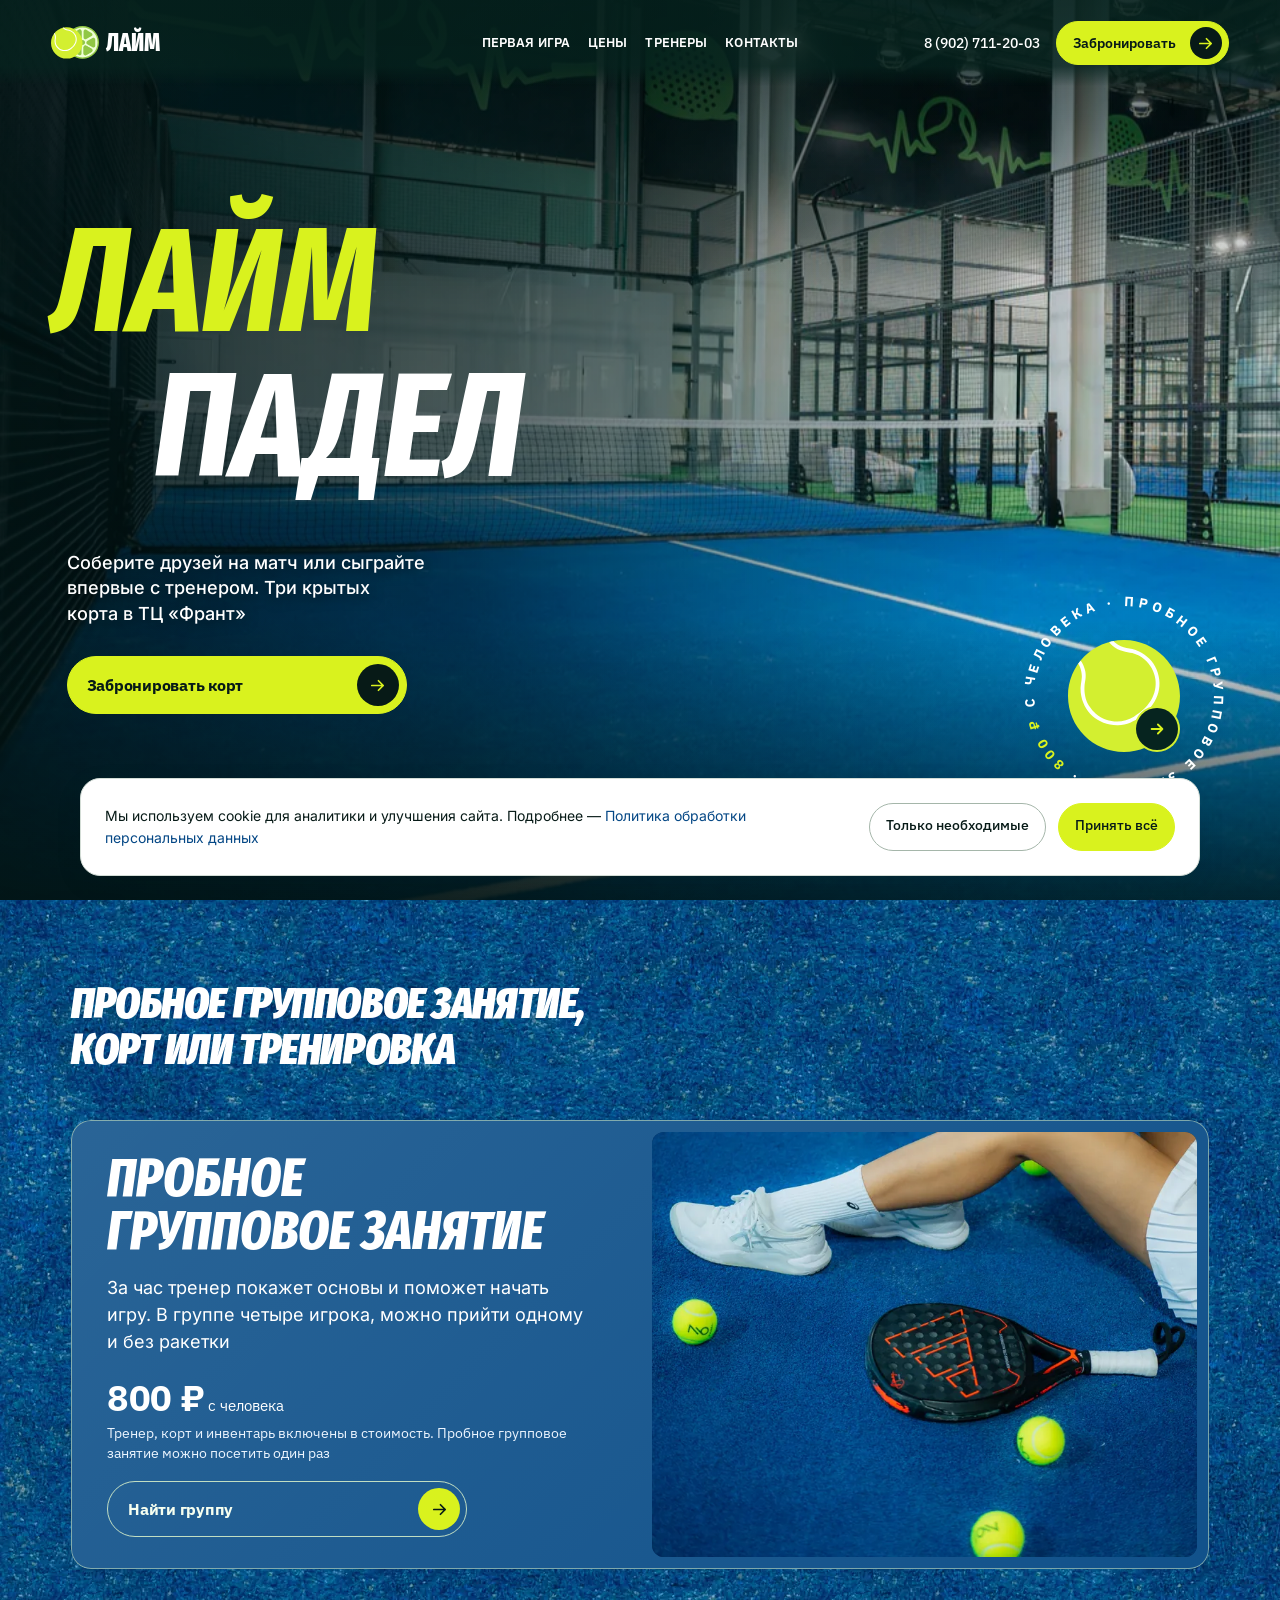
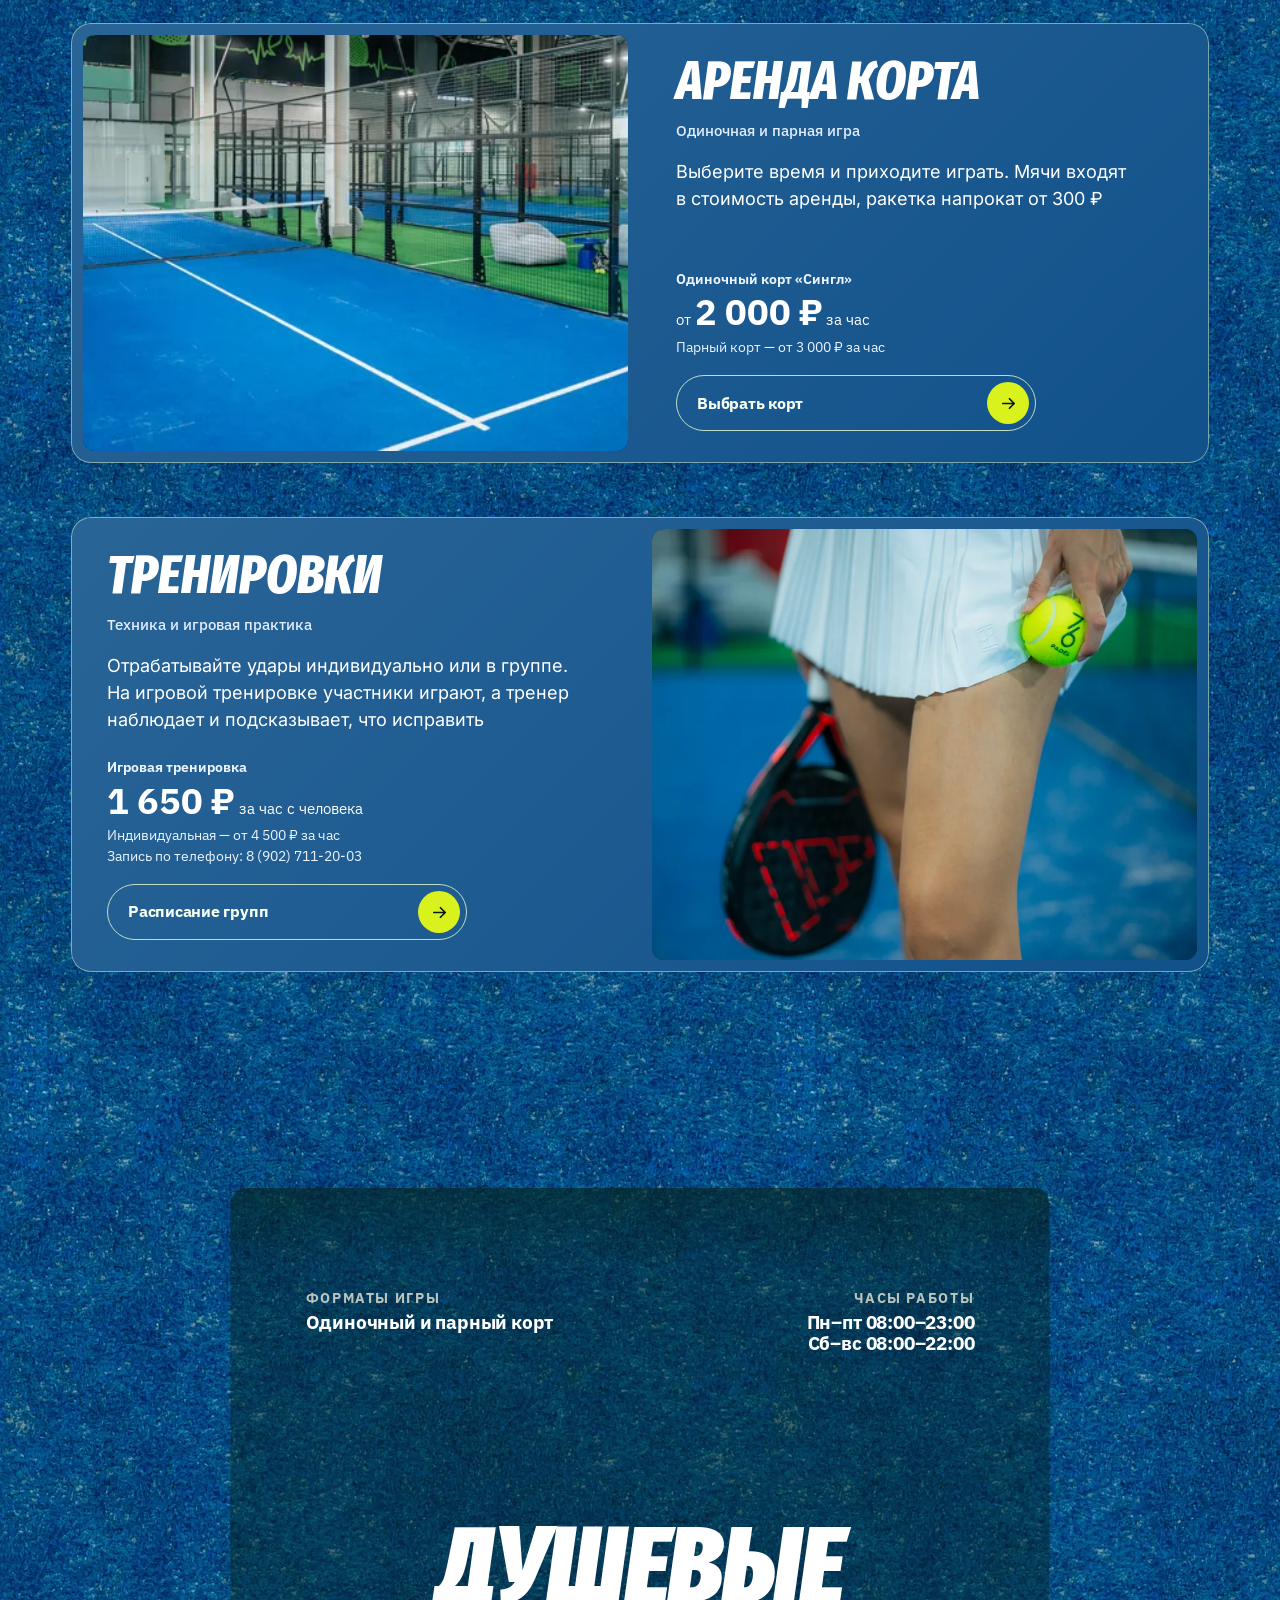
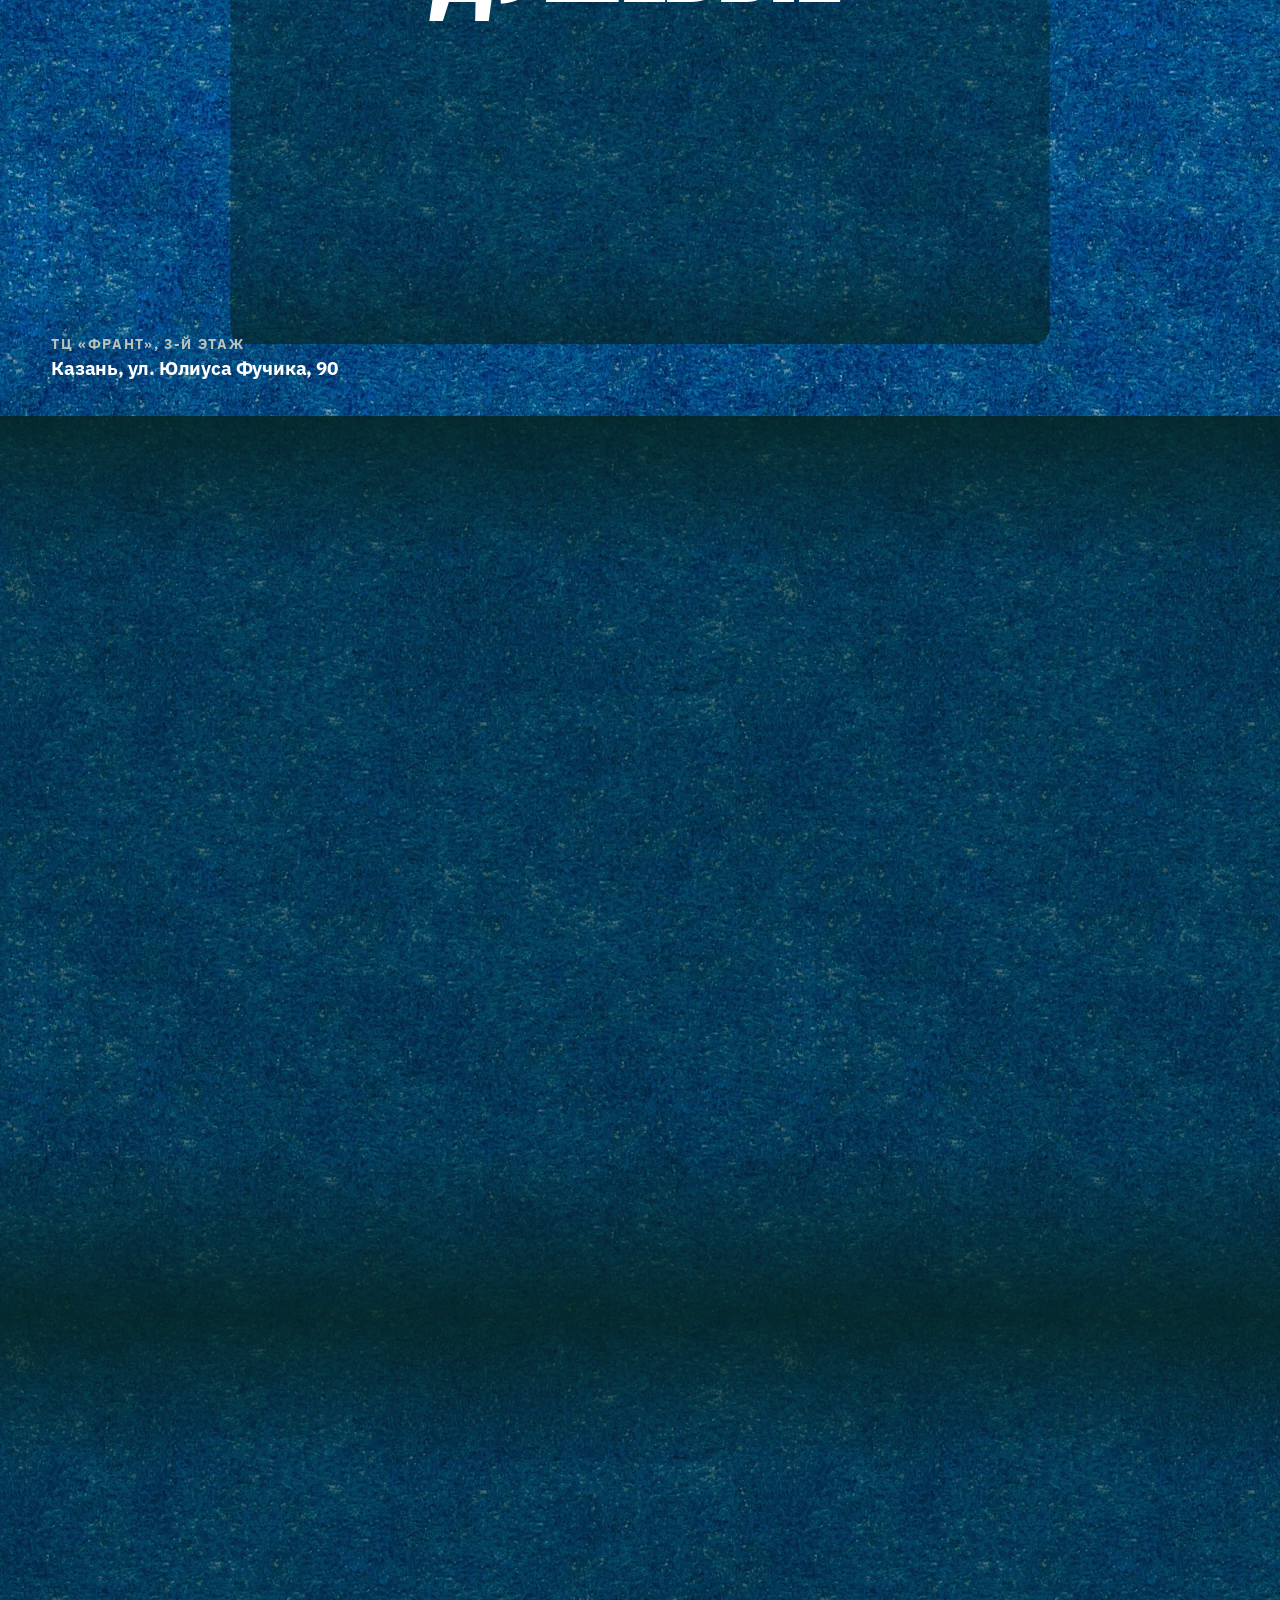
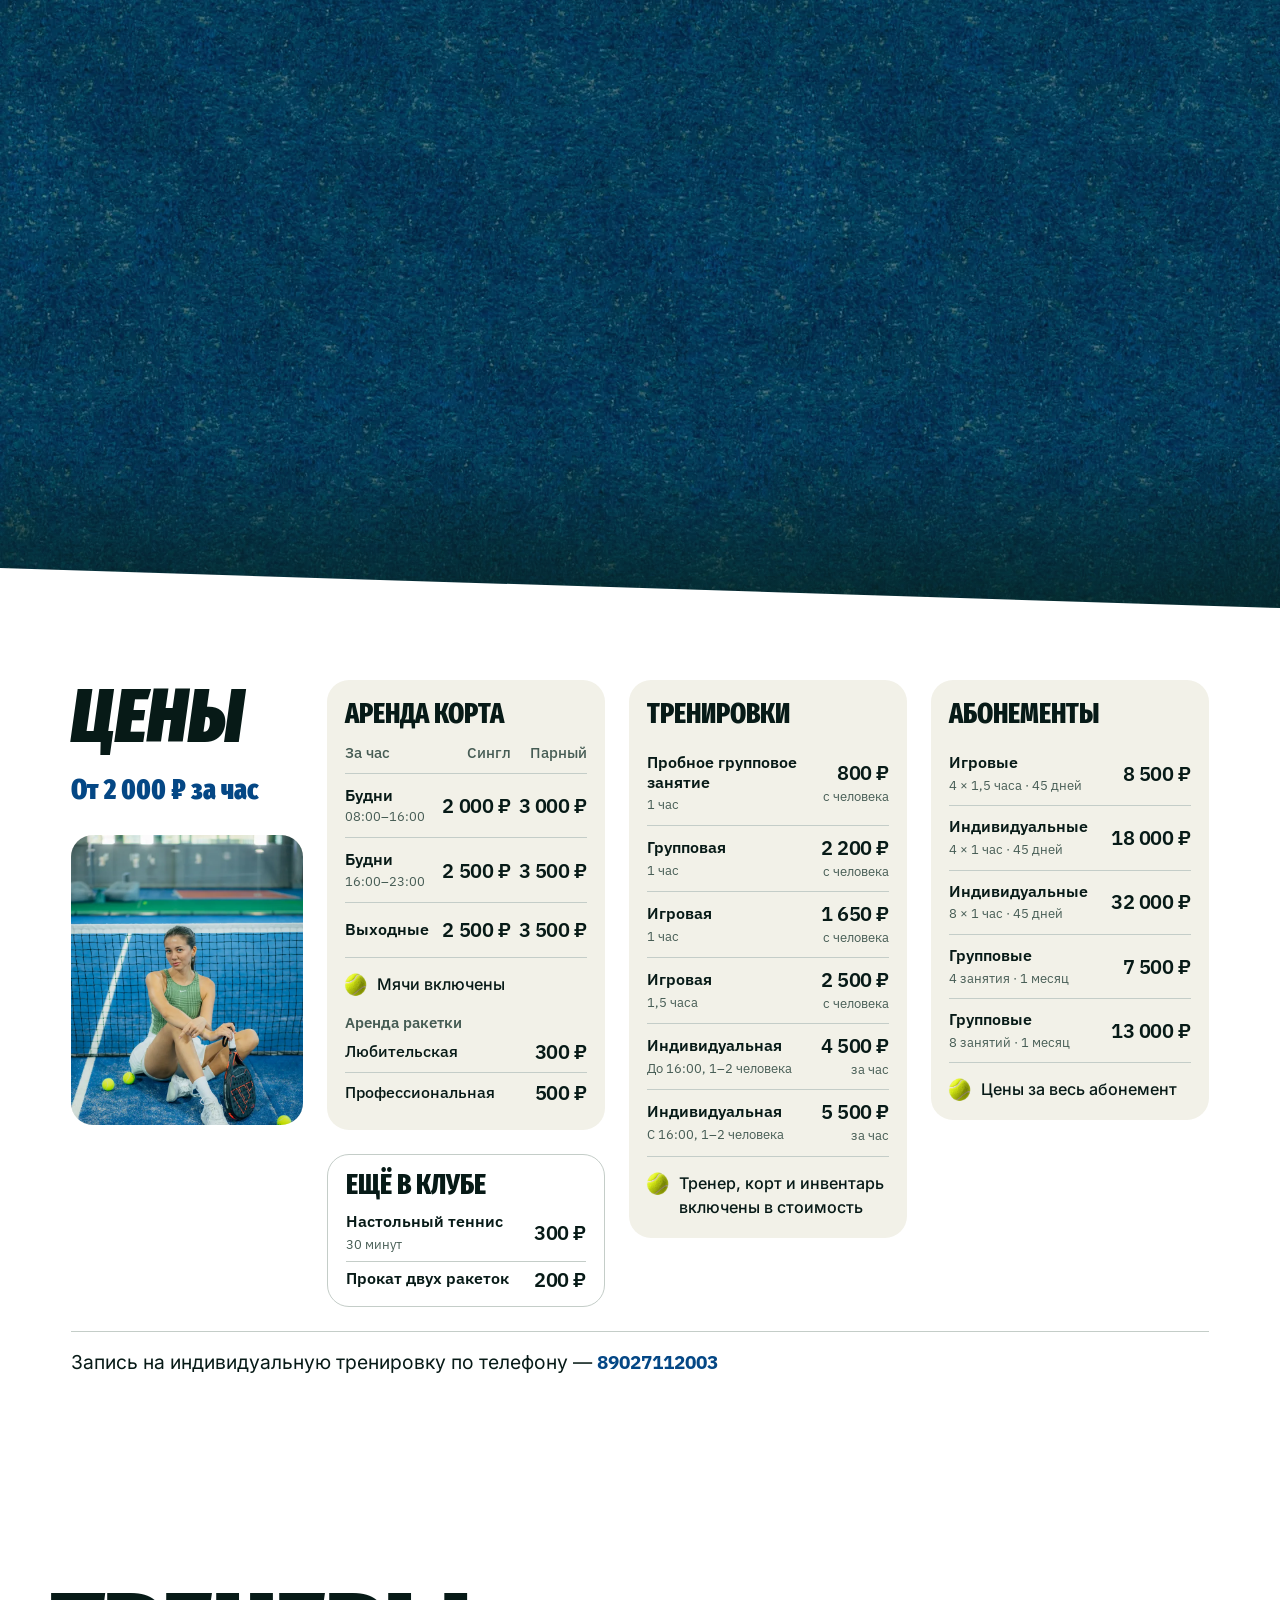
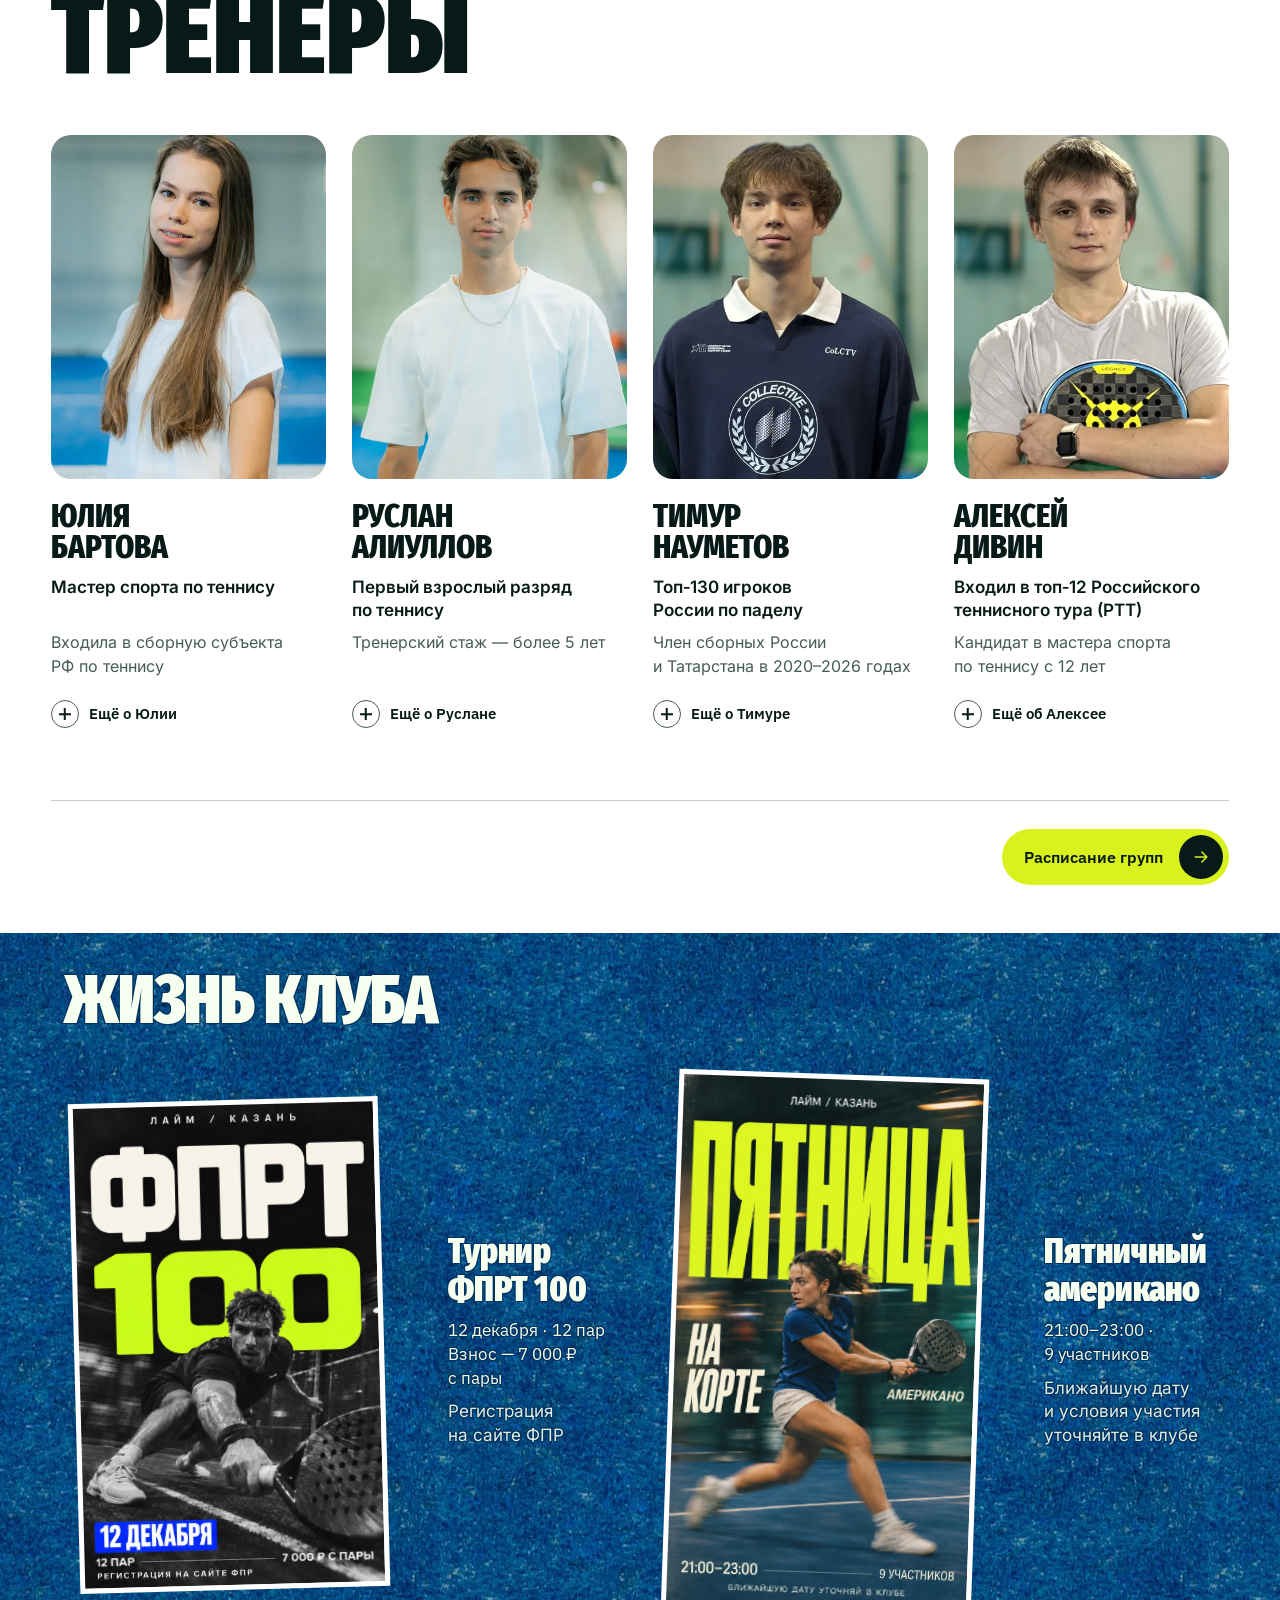
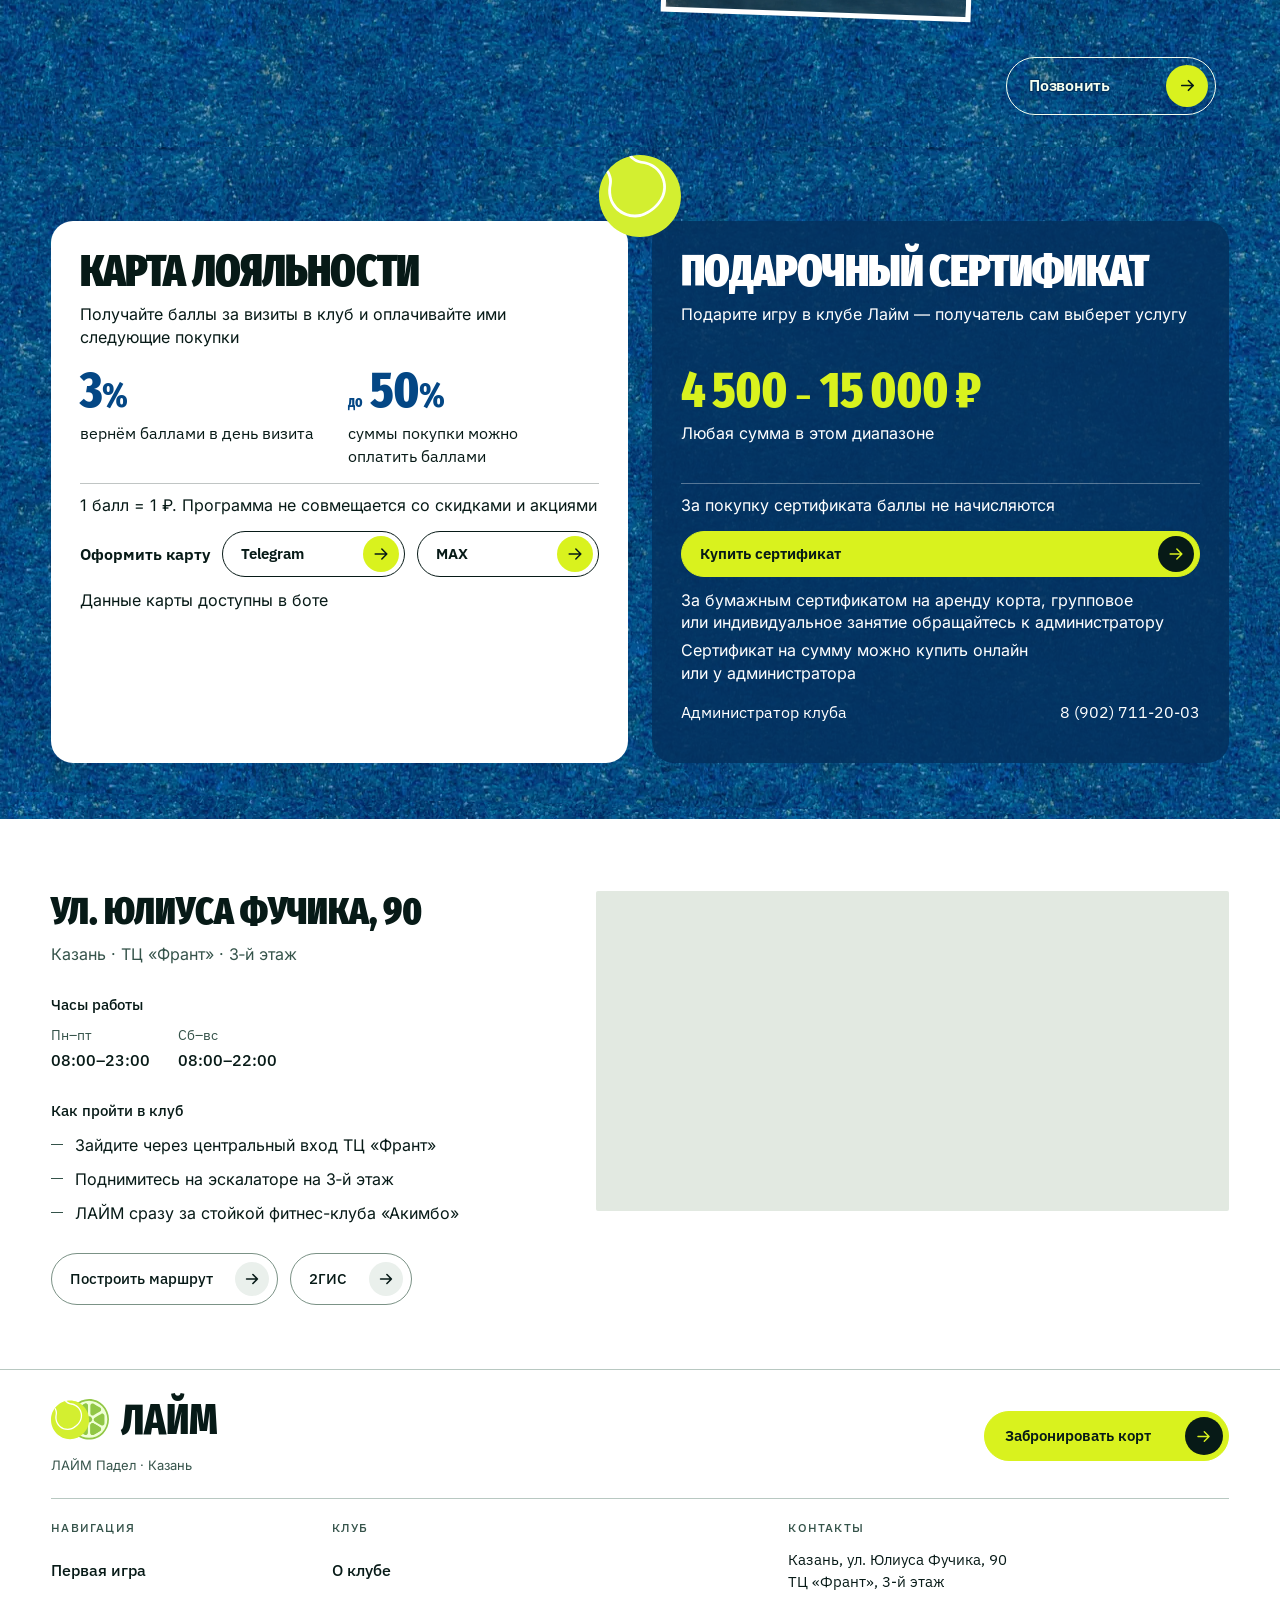
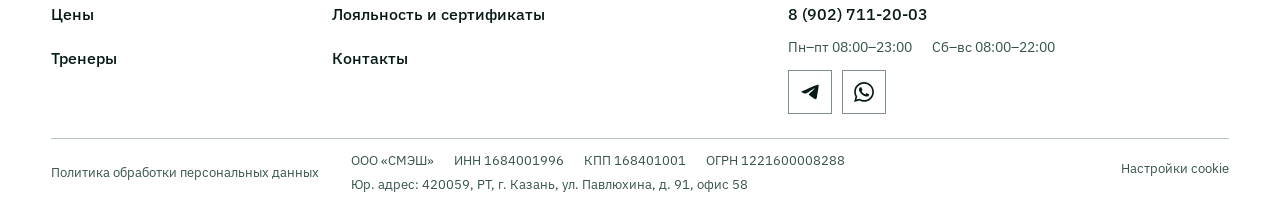
==== commit ae4414d1: "обновление сайта" ====
--- a/prototype/index.html
+++ b/prototype/index.html
@@ -80,8 +80,7 @@
       <div class="hero-bottom">
         <a class="hero-badge" href="https://n1437757.yclients.ru/company/1301052/activity/select" aria-label="Пробное групповое занятие для новичков: 800 рублей с человека — записаться" data-button-motion>
           <svg class="hero-badge__ring" viewBox="0 0 210 210" aria-hidden="true" focusable="false">
-            <defs><path id="hero-badge-circle" d="M105,105 m-90,0 a90,90 0 1,1 180,0 a90,90 0 1,1 -180,0"/></defs>
-            <g class="hero-badge__orbit"><text textLength="550" lengthAdjust="spacingAndGlyphs"><textPath href="#hero-badge-circle">Пробное групповое занятие · <tspan class="hero-badge__lime">800&nbsp;₽</tspan> с&nbsp;человека ·</textPath></text></g>
+            <g class="hero-badge__orbit"><text x="109.783" y="15.127" text-anchor="middle" transform="rotate(3.047 109.783 15.127)">П</text><text x="123.253" y="16.870" text-anchor="middle" transform="rotate(11.701 123.253 16.870)">Р</text><text x="136.338" y="20.632" text-anchor="middle" transform="rotate(20.377 136.338 20.632)">О</text><text x="148.712" y="26.328" text-anchor="middle" transform="rotate(29.058 148.712 26.328)">Б</text><text x="160.138" y="33.868" text-anchor="middle" transform="rotate(37.781 160.138 33.868)">Н</text><text x="170.553" y="43.333" text-anchor="middle" transform="rotate(46.749 170.553 43.333)">О</text><text x="178.917" y="53.655" text-anchor="middle" transform="rotate(55.215 178.917 53.655)">Е</text><text x="188.232" y="70.759" text-anchor="middle" transform="rotate(67.638 188.232 70.759)">Г</text><text x="192.116" y="82.397" text-anchor="middle" transform="rotate(75.455 192.116 82.397)">Р</text><text x="194.469" y="95.240" text-anchor="middle" transform="rotate(83.774 194.469 95.240)">У</text><text x="194.926" y="108.646" text-anchor="middle" transform="rotate(92.321 194.926 108.646)">П</text><text x="193.285" y="122.487" text-anchor="middle" transform="rotate(101.204 193.285 122.487)">П</text><text x="189.514" y="135.941" text-anchor="middle" transform="rotate(110.108 189.514 135.941)">О</text><text x="183.844" y="148.401" text-anchor="middle" transform="rotate(118.831 183.844 148.401)">В</text><text x="176.350" y="159.856" text-anchor="middle" transform="rotate(127.554 176.350 159.856)">О</text><text x="167.497" y="169.762" text-anchor="middle" transform="rotate(136.020 167.497 169.762)">Е</text><text x="151.559" y="182.021" text-anchor="middle" transform="rotate(148.847 151.559 182.021)">З</text><text x="139.887" y="187.963" text-anchor="middle" transform="rotate(157.192 139.887 187.963)">А</text><text x="126.718" y="192.340" text-anchor="middle" transform="rotate(166.036 126.718 192.340)">Н</text><text x="113.079" y="194.637" text-anchor="middle" transform="rotate(174.850 113.079 194.637)">Я</text><text x="100.193" y="194.872" text-anchor="middle" transform="rotate(183.062 100.193 194.872)">Т</text><text x="87.101" y="193.202" text-anchor="middle" transform="rotate(191.471 87.101 193.202)">И</text><text x="74.248" y="189.583" text-anchor="middle" transform="rotate(199.980 74.248 189.583)">Е</text><text x="57.664" y="181.546" text-anchor="middle" transform="rotate(211.733 57.664 181.546)">·</text><text class="hero-badge__lime" x="43.099" y="170.332" text-anchor="middle" transform="rotate(223.456 43.099 170.332)">8</text><text class="hero-badge__lime" x="34.662" y="161.148" text-anchor="middle" transform="rotate(231.401 34.662 161.148)">0</text><text class="hero-badge__lime" x="27.576" y="150.886" text-anchor="middle" transform="rotate(239.347 27.576 150.886)">0</text><text class="hero-badge__lime" x="19.226" y="132.256" text-anchor="middle" transform="rotate(252.372 19.226 132.256)">₽</text><text x="15.263" y="111.880" text-anchor="middle" transform="rotate(265.616 15.263 111.880)">С</text><text x="16.092" y="91.025" text-anchor="middle" transform="rotate(278.933 16.092 91.025)">Ч</text><text x="19.045" y="78.321" text-anchor="middle" transform="rotate(287.244 19.045 78.321)">Е</text><text x="23.983" y="65.806" text-anchor="middle" transform="rotate(295.817 23.983 65.806)">Л</text><text x="31.141" y="53.572" text-anchor="middle" transform="rotate(304.849 31.141 53.572)">О</text><text x="39.795" y="42.965" text-anchor="middle" transform="rotate(313.573 39.795 42.965)">В</text><text x="49.388" y="34.238" text-anchor="middle" transform="rotate(321.836 49.388 34.238)">Е</text><text x="60.183" y="26.953" text-anchor="middle" transform="rotate(330.134 60.183 26.953)">К</text><text x="72.406" y="21.109" text-anchor="middle" transform="rotate(338.767 72.406 21.109)">А</text><text x="90.697" y="16.144" text-anchor="middle" transform="rotate(350.855 90.697 16.144)">·</text></g>
           </svg>
           <img class="hero-badge__ball" src="assets/ball-flat.svg" width="298" height="298" alt="">
           <span class="hero-badge__arrow" aria-hidden="true"><svg viewBox="0 0 20 20" fill="none" focusable="false"><path d="M4 10h12m-5-5 5 5-5 5" stroke="currentColor" stroke-width="2" stroke-linecap="round" stroke-linejoin="round"/></svg></span>
--- a/prototype/hero-trial.css
+++ b/prototype/hero-trial.css
@@ -57,7 +57,7 @@
   font-family: var(--font-text);
   font-size: 13.5px;
   font-weight: 700;
-  letter-spacing: 3.11912px; /* IBM Plex Sans: измеренная длина надписи ≈552px при окружности565px. */
+  letter-spacing: 0; /* Glyph positions close the circle consistently, including Safari. */
   text-transform: uppercase;
   fill: #fff;
 }
--- a/prototype/club.css
+++ b/prototype/club.css
@@ -452,7 +452,7 @@
   .scene-club .scene__fact strong { font-size: 1rem; line-height: 1.25; }
 
   .scene-club.is-scene .scene__fact:nth-child(1),
-  .scene-club.is-scene .scene__fact:nth-child(2) { top: 92px; max-width: calc(50% - 28px); }
+  .scene-club.is-scene .scene__fact:nth-child(2) { top: var(--club-fact-top, 92px); max-width: calc(50% - 28px); }
   .scene-club.is-scene .scene__fact:nth-child(1) { left: var(--club-edge); }
   .scene-club.is-scene .scene__fact:nth-child(2) { right: var(--club-edge); }
   .scene-club.is-scene .scene__fact:nth-child(3) {
--- a/prototype/site-navigation.css
+++ b/prototype/site-navigation.css
@@ -56,20 +56,58 @@
   .mobile-menu summary::-webkit-details-marker { display: none; }
   .mobile-menu summary svg { flex: none; }
   .mobile-menu[open] summary svg { transform: rotate(45deg); }
+  /* Owner selection: original deep green, glass surface and larger mobile navigation. */
   .site-header .mobile-menu nav {
-    position: absolute; z-index: 30; top: calc(100% + 4px); left: 4vw; right: 4vw;
-    display: grid; gap: 0; max-height: calc(100svh - 104px); overflow-y: auto; overscroll-behavior: contain;
-    margin: 0; padding: 12px 20px; border: 1px solid #91c745; border-radius: 16px; background: #06241f;
+    position: absolute; z-index: 30; top: calc(100% + 8px); left: 4vw; right: 4vw;
+    display: grid; gap: 0;
+    max-height: calc(100svh - 108px - env(safe-area-inset-bottom, 0px));
+    overflow-y: auto; overscroll-behavior: contain;
+    margin: 0; padding: 18px 24px 24px;
+    border: 1px solid rgba(226,247,199,.24); border-radius: 24px;
+    background: #06241f; color: #fff;
     font: 500 16px/1.4 var(--font-text); text-transform: none; letter-spacing: 0;
   }
-  .mobile-menu nav a { display: flex; align-items: center; min-height: 48px; padding: 10px 4px; }
-  .mobile-menu nav a + a { border-top: 1px solid #315449; }
-  .mobile-menu nav .mobile-menu__booking { justify-content: space-between; gap: 14px; color: var(--lime); font-weight: 700; }
+  @supports ((backdrop-filter: blur(1px)) or (-webkit-backdrop-filter: blur(1px))) {
+    .site-header .mobile-menu nav {
+      background: rgba(6,36,31,.72);
+      -webkit-backdrop-filter: blur(20px) saturate(1.1);
+      backdrop-filter: blur(20px) saturate(1.1);
+    }
+  }
+  .mobile-menu nav a {
+    display: flex; align-items: center; min-height: 60px; padding: 6px 0;
+    font: 800 clamp(32px,9vw,48px)/1.1 var(--font-display);
+    text-transform: uppercase; letter-spacing: -.02em;
+  }
+  .site-header .mobile-menu nav a[aria-current="page"] {
+    color: var(--lime); text-decoration: none;
+  }
+  .mobile-menu nav a[aria-current="page"]::after {
+    content: ""; width: 9px; height: 9px; flex: none;
+    margin-left: auto; margin-right: 5px; border-radius: 50%; background: currentColor;
+  }
+  .mobile-menu nav a[href^="tel:"] {
+    margin-top: 18px; padding-top: 18px; min-height: 44px;
+    border-top: 1px solid rgba(226,247,199,.2);
+    font: 500 18px/1.3 var(--font-text); text-transform: none; letter-spacing: 0;
+  }
+  .mobile-menu nav .mobile-menu__booking {
+    justify-content: space-between; gap: 14px;
+    margin-top: 18px; padding: 7px 7px 7px 22px; min-height: 58px;
+    border-radius: 999px; background: var(--lime); color: var(--ink);
+    font: 700 16px/1.2 var(--font-text); text-transform: none; letter-spacing: 0;
+  }
+  .mobile-menu__booking .site-header__book-icon {
+    width: 42px; height: 42px; background: var(--deep); color: var(--lime);
+  }
+  .site-header .mobile-menu nav a:focus-visible {
+    outline: 3px solid var(--lime); outline-offset: 2px;
+  }
 }
 @media (max-width: 740px) {
   .site-header { padding-inline: 5vw; }
   .site-header__actions { display: none; }
-  .site-header .mobile-menu nav { left: 5vw; right: 5vw; }
+  .site-header .mobile-menu nav { left: 5vw; right: 5vw; padding-inline: 22px; }
 }
 @media (max-width: 800px) {
   html:has(body:is(.home-page, .first-game-page)) { scroll-padding-top: 84px; }
@@ -77,3 +115,9 @@
 @media (prefers-reduced-motion: reduce) {
   :is(.home-page, .first-game-page) .site-header { transition: none; animation: none; }
 }
+
+@media (prefers-reduced-transparency: reduce) {
+  .site-header .mobile-menu nav {
+    background: #06241f; -webkit-backdrop-filter: none; backdrop-filter: none;
+  }
+}
